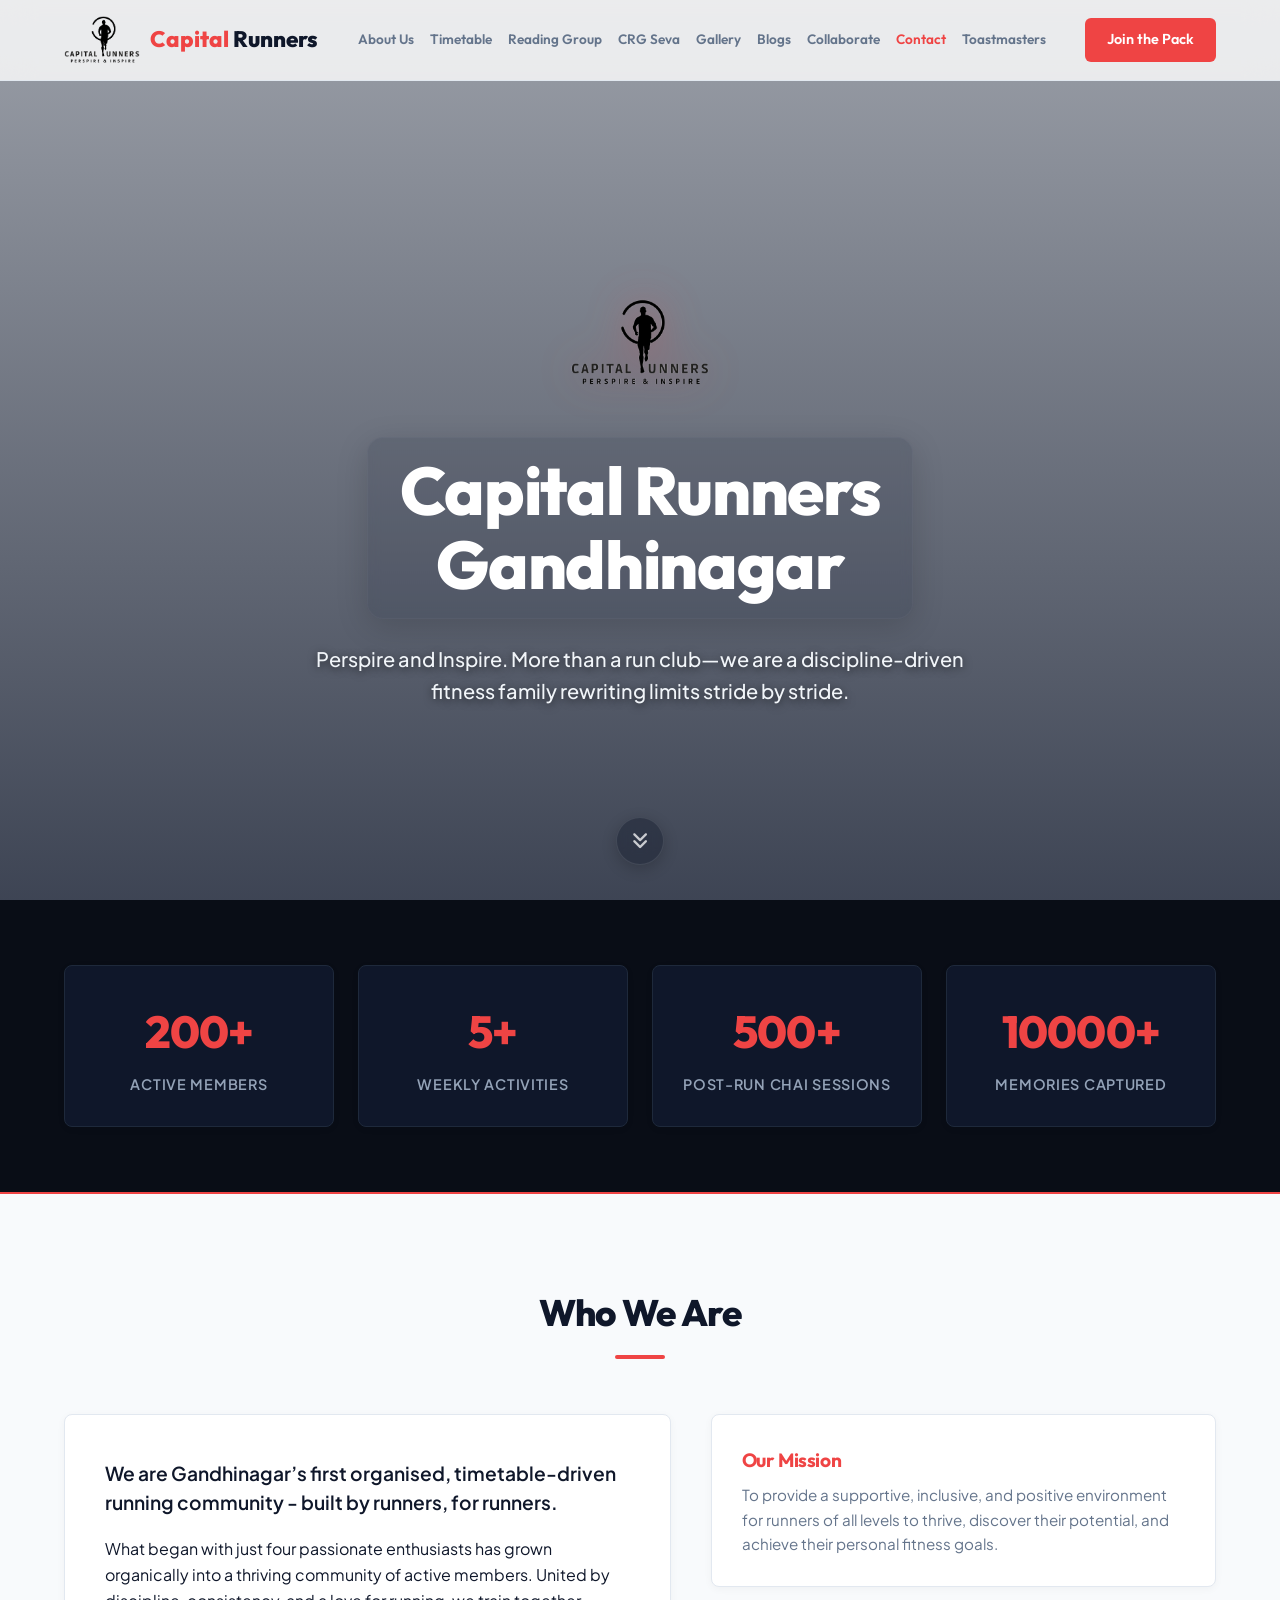
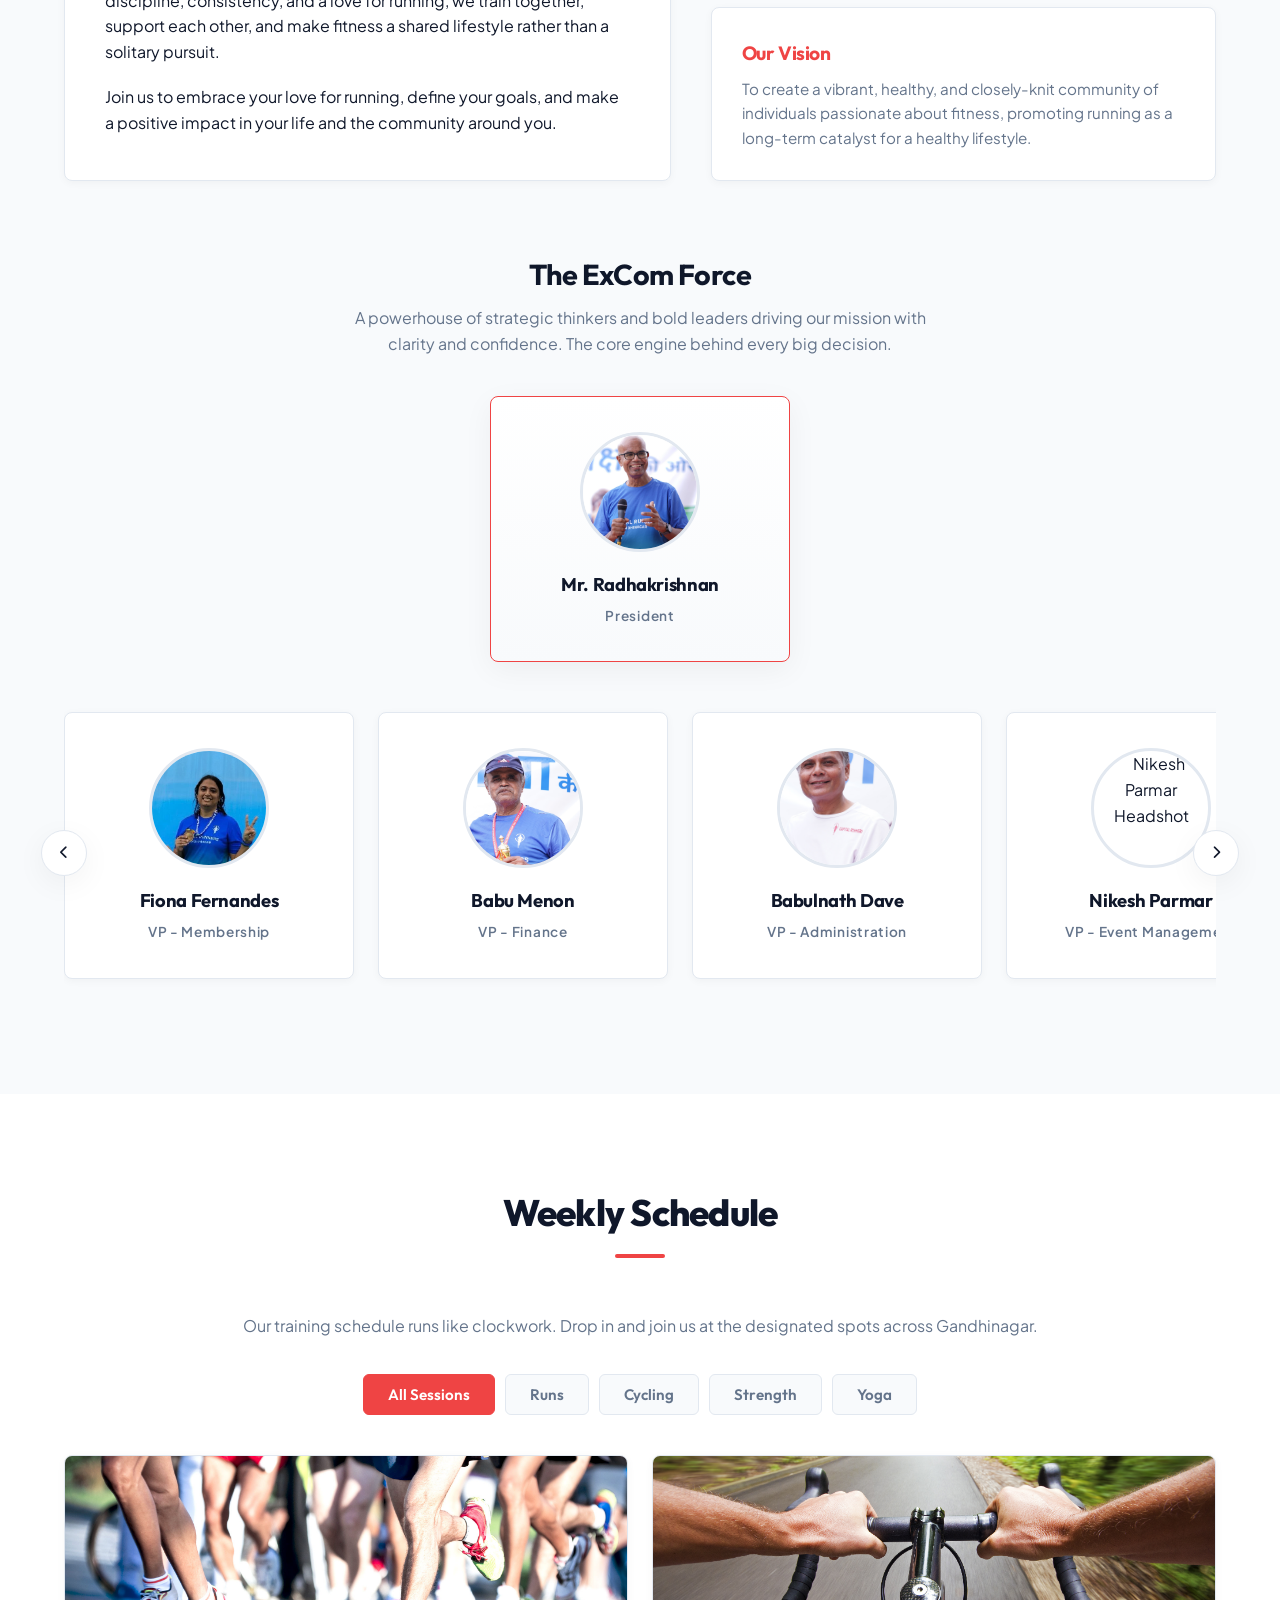
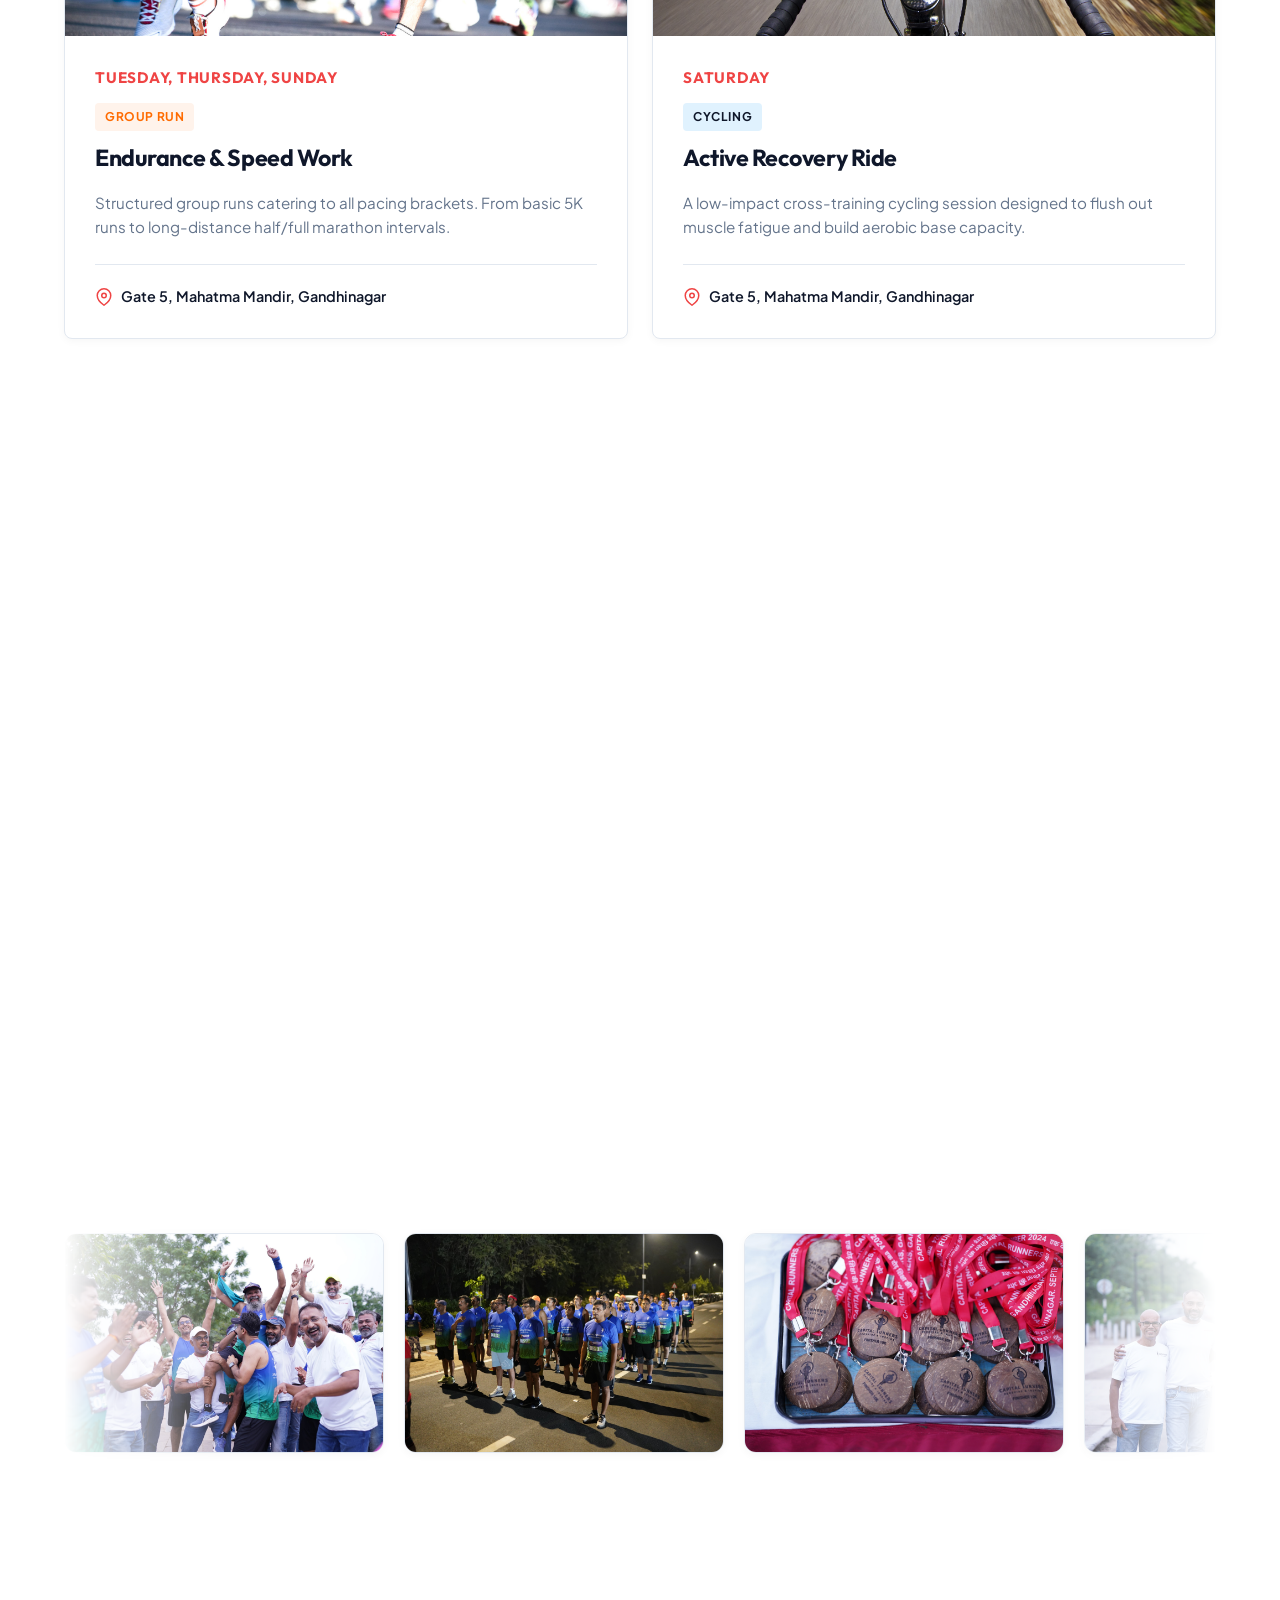
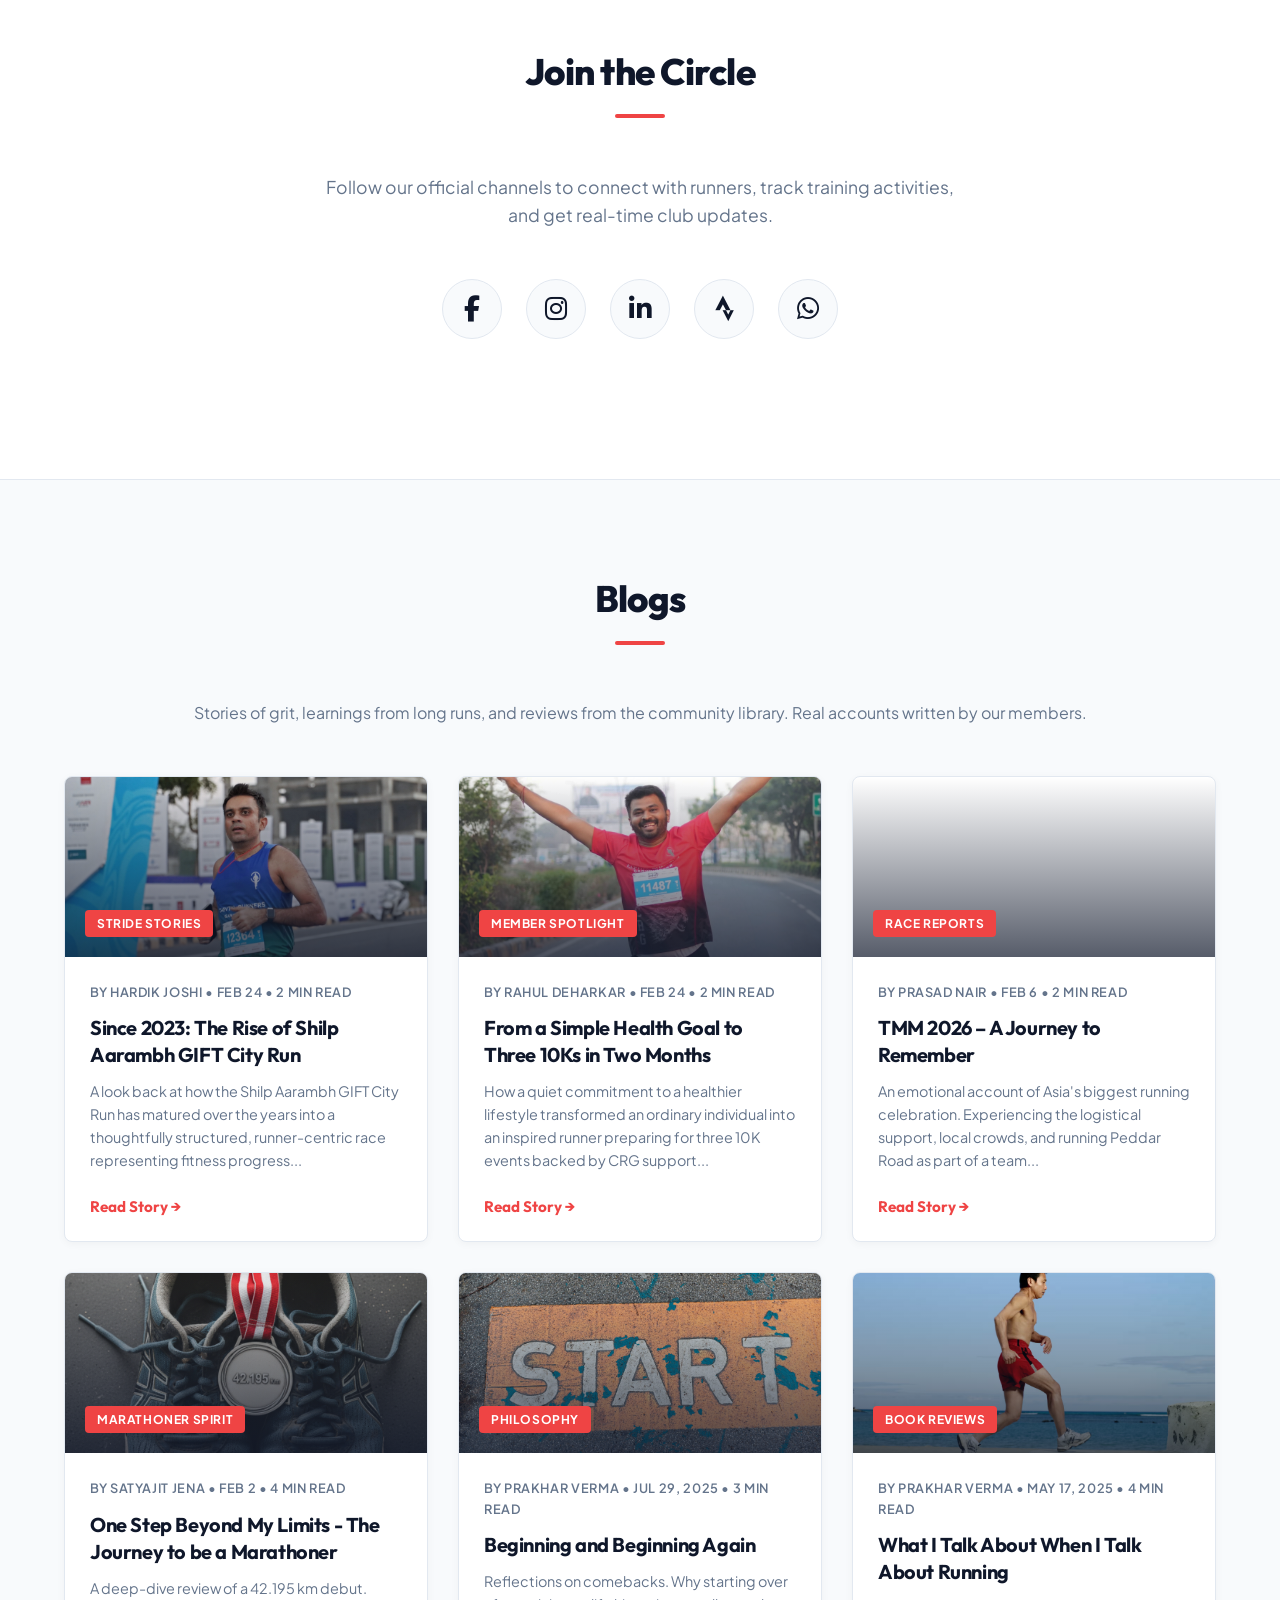
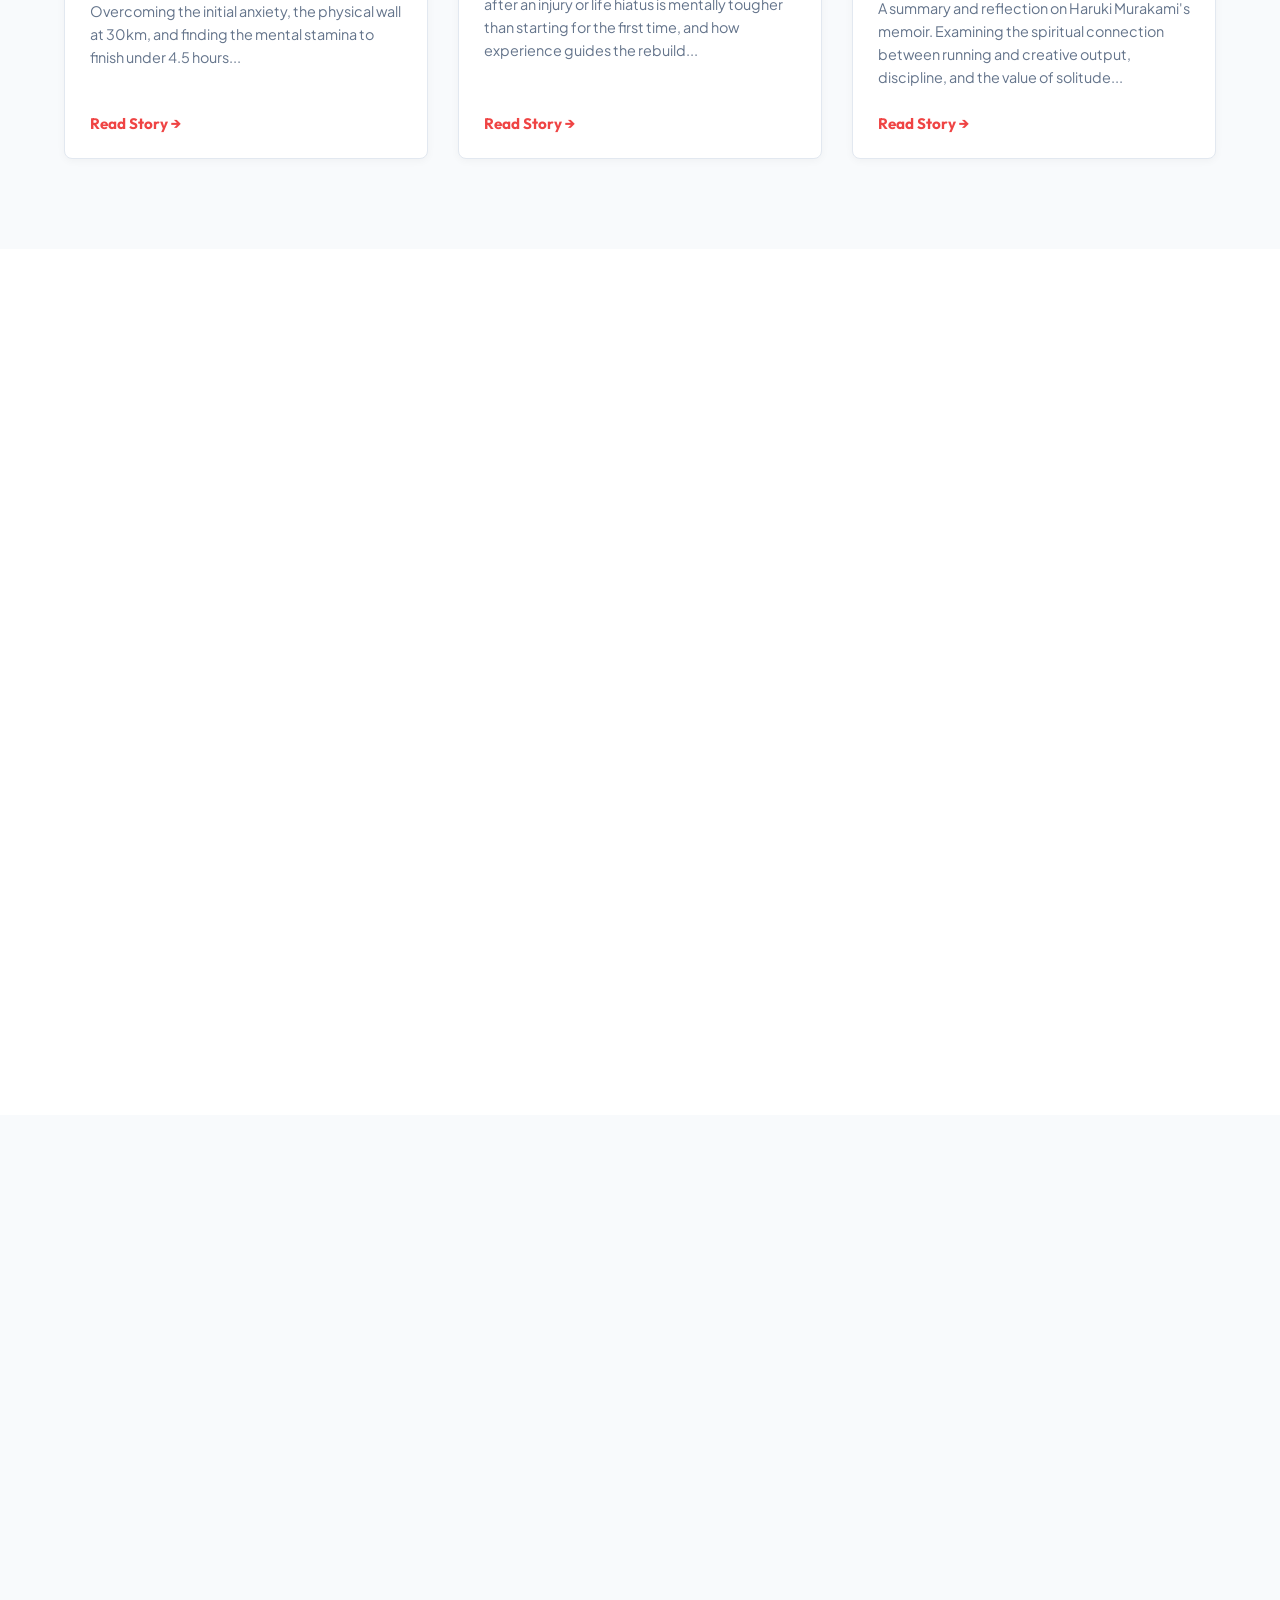
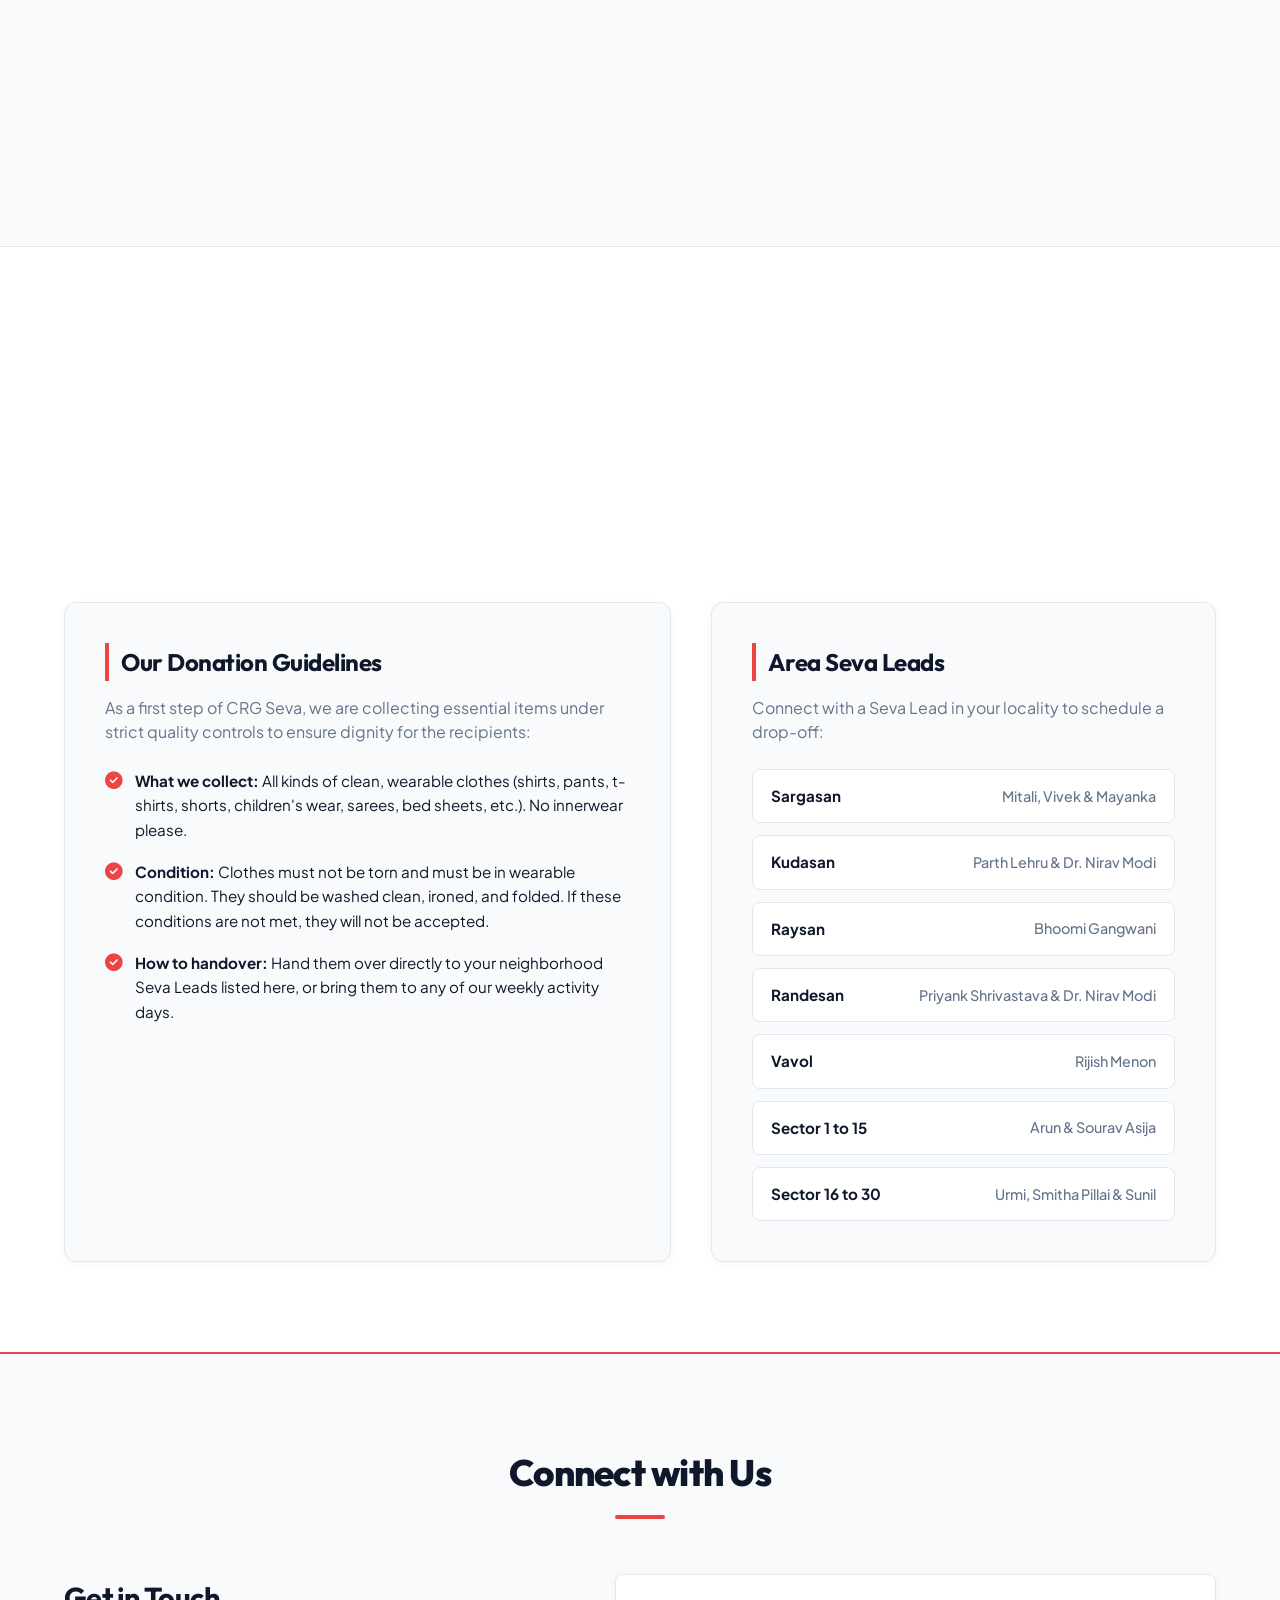
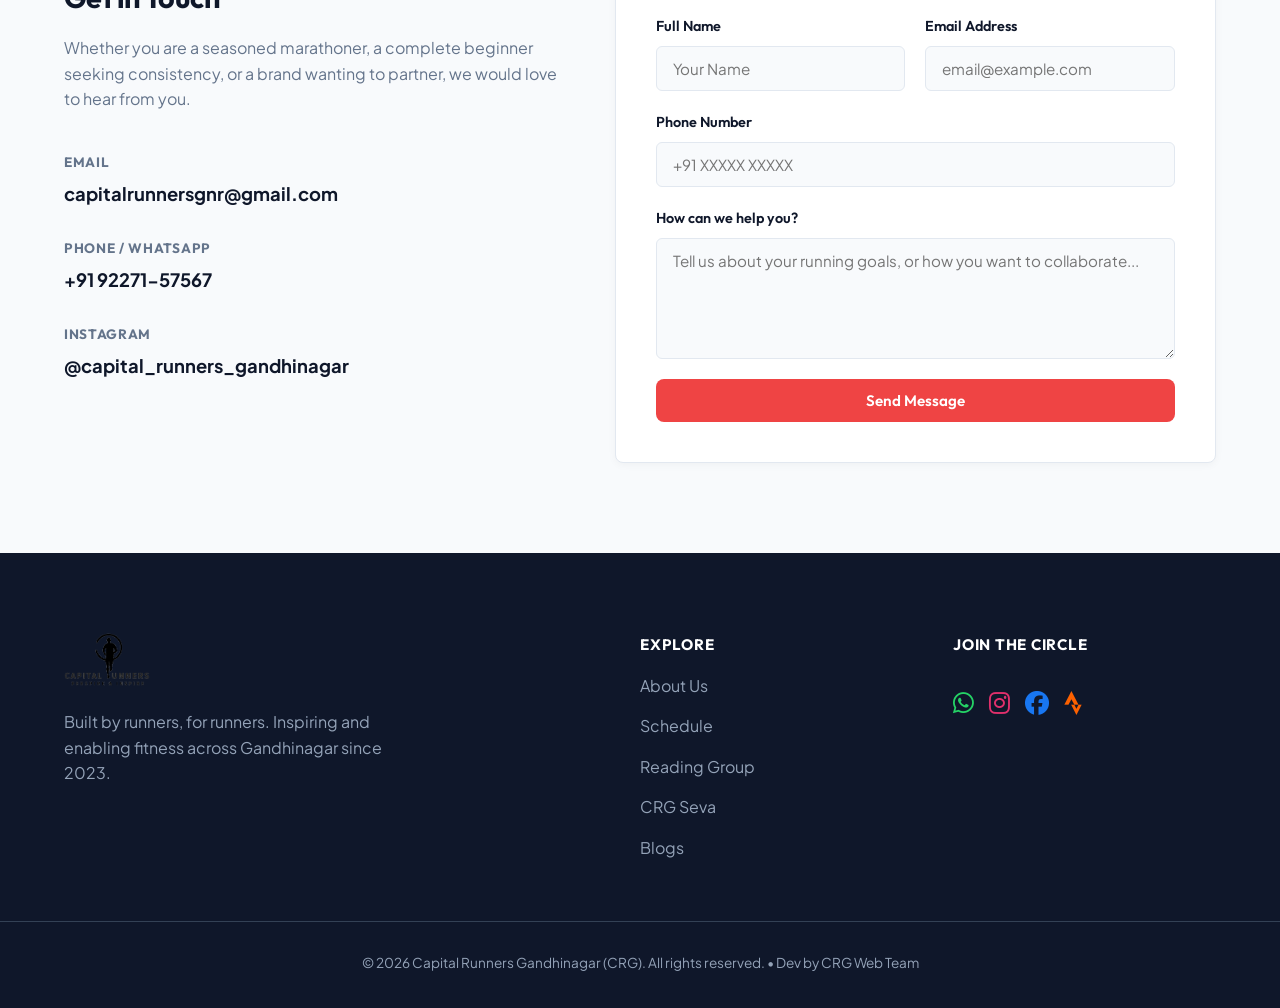
==== index.html @ 8c0e0cbe "Remove background music feature and implement bouncing double chevron scroll button" ====
<!DOCTYPE html>
<html lang="en">
<head>
    <meta charset="UTF-8">
    <meta name="viewport" content="width=device-width, initial-scale=1.0">
    <meta name="description" content="Join Capital Runners Gandhinagar (CRG) – a vibrant running community promoting fitness through group runs, cycling, strength training, yoga, and fun events all year round in Gandhinagar, Gujarat.">
    <meta name="keywords" content="Running Club, Gandhinagar Runners, GIFT City Run, Marathon Training, Blogs, Capital Runners Gandhinagar, CRG, Gujarat Fitness">
    <title>Capital Runners Gandhinagar | Perspire & Inspire</title>
    
    <!-- Google Fonts -->
    <link rel="preconnect" href="https://fonts.googleapis.com">
    <link rel="preconnect" href="https://fonts.gstatic.com" crossorigin>
    <link href="https://fonts.googleapis.com/css2?family=Outfit:wght@400;500;600;700;800&family=Plus+Jakarta+Sans:wght@300;400;500;600;700&display=swap" rel="stylesheet">
    
    <!-- FontAwesome for Icons -->
    <link rel="stylesheet" href="https://cdnjs.cloudflare.com/ajax/libs/font-awesome/6.4.0/css/all.min.css">
    
    <!-- Favicon -->
    <link rel="icon" type="image/png" href="assets/logo.png">
    
    <!-- Styling -->
    <link rel="stylesheet" href="index.css">
</head>
<body>

    <!-- Blurred Navigation Bar -->
    <nav class="navbar" id="navbar">
        <div class="nav-container">
            <a href="#" class="nav-logo">
                <img src="assets/logo.png" alt="Capital Runners Gandhinagar Logo" class="logo-image">
                <span class="logo-text"><span class="logo-accent">Capital</span> Runners</span>
            </a>
            <div class="nav-links" id="nav-links">
                <a href="#about" class="nav-item">About Us</a>
                <a href="#schedule" class="nav-item">Timetable</a>
                <a href="#reading" class="nav-item">Reading Group</a>
                <a href="#seva" class="nav-item">CRG Seva</a>
                <a href="#gallery" class="nav-item">Gallery</a>
                <a href="#blog" class="nav-item">Blogs</a>
                <a href="#collaborate" class="nav-item">Collaborate</a>
                <a href="#contact" class="nav-item">Contact</a>
                <a href="toastmasters.html" class="nav-item">Toastmasters</a>
            </div>
            <a href="https://wa.me/919227157567?text=Hello%20CRG!%20I%20want%20to%20join%20the%20club." target="_blank" class="btn-join btn-nav-cta">Join the Pack</a>
            <button class="mobile-menu-btn" id="mobile-menu-btn" aria-label="Toggle Navigation Menu">
                <span></span>
                <span></span>
                <span></span>
            </button>
        </div>
    </nav>

    <!-- Mobile Navigation Drawer -->
    <div class="mobile-nav-drawer" id="mobile-nav-drawer">
        <a href="#about" class="mobile-nav-item">About Us</a>
        <a href="#schedule" class="mobile-nav-item">Timetable</a>
        <a href="#reading" class="mobile-nav-item">Reading Group</a>
        <a href="#seva" class="mobile-nav-item">CRG Seva</a>
        <a href="#gallery" class="mobile-nav-item">Gallery</a>
        <a href="#blog" class="mobile-nav-item">Blogs</a>
        <a href="#collaborate" class="mobile-nav-item">Collaborate</a>
        <a href="#contact" class="mobile-nav-item">Contact</a>
        <a href="toastmasters.html" class="mobile-nav-item">Toastmasters</a>
        <a href="https://wa.me/919227157567?text=Hello%20CRG!%20I%20want%20to%20join%20the%20club." target="_blank" class="btn-join mobile-cta">Join the Pack</a>
    </div>

    <!-- Hero Section with Background Video -->
    <header class="hero-section">
        <video class="hero-video-bg" autoplay loop muted playsinline>
            <source src="assets/hero_video.mp4" type="video/mp4">
        </video>
        <div class="hero-overlay"></div>
        <div class="hero-content scroll-reveal">
            <div class="hero-logo-container">
                <img src="assets/logo.png" alt="Capital Runners Logo" class="hero-logo-img">
            </div>
            <h1 class="hero-title">Capital Runners<br>Gandhinagar</h1>
            <p class="hero-subtitle">Perspire and Inspire. More than a run club—we are a discipline-driven fitness family rewriting limits stride by stride.</p>
        </div>
        <a href="#stats" class="scroll-indicator-btn" aria-label="Scroll Down">
            <i class="fa-solid fa-angles-down scroll-chevron"></i>
        </a>
    </header>

    <!-- Stats Dashboard Section -->
    <section id="stats" class="stats-section">
        <div class="container stats-grid">
            <div class="stat-card scroll-reveal">
                <h3 class="stat-number" data-target="200">0</h3>
                <p class="stat-label">Active Members</p>
            </div>
            <div class="stat-card scroll-reveal">
                <h3 class="stat-number" data-target="5">0</h3>
                <p class="stat-label">Weekly Activities</p>
            </div>
            <div class="stat-card scroll-reveal">
                <h3 class="stat-number" data-target="500">0</h3>
                <p class="stat-label">Post-Run Chai Sessions</p>
            </div>
            <div class="stat-card scroll-reveal">
                <h3 class="stat-number" data-target="10000">0</h3>
                <p class="stat-label">Memories Captured</p>
            </div>
        </div>
    </section>

    <!-- About Section -->
    <section class="about-section id-anchor" id="about">
        <div class="container">
            <div class="section-header scroll-reveal">
                <h2 class="section-title">Who We Are</h2>
                <div class="section-underline"></div>
            </div>
            
            <div class="about-grid">
                <div class="about-text-card scroll-reveal">
                    <p class="lead-text">We are Gandhinagar’s first organised, timetable-driven running community - built by runners, for runners.</p>
                    <p>What began with just four passionate enthusiasts has grown organically into a thriving community of active members. United by discipline, consistency, and a love for running, we train together, support each other, and make fitness a shared lifestyle rather than a solitary pursuit.</p>
                    <p>Join us to embrace your love for running, define your goals, and make a positive impact in your life and the community around you.</p>
                </div>
                <div class="vision-mission-cards scroll-reveal">
                    <div class="vm-card">
                        <div class="vm-content">
                            <h3>Our Mission</h3>
                            <p>To provide a supportive, inclusive, and positive environment for runners of all levels to thrive, discover their potential, and achieve their personal fitness goals.</p>
                        </div>
                    </div>
                    <div class="vm-card">
                        <div class="vm-content">
                            <h3>Our Vision</h3>
                            <p>To create a vibrant, healthy, and closely-knit community of individuals passionate about fitness, promoting running as a long-term catalyst for a healthy lifestyle.</p>
                        </div>
                    </div>
                </div>
            </div>

            <!-- ExCom Team Subsection -->
            <div class="team-wrapper">
                <h3 class="subsection-title scroll-reveal">The ExCom Force</h3>
                <p class="subsection-intro scroll-reveal">A powerhouse of strategic thinkers and bold leaders driving our mission with clarity and confidence. The core engine behind every big decision.</p>
                <!-- President Steady Center Showcase -->
                <div class="president-showcase scroll-reveal">
                    <div class="team-card president-card" data-bio="A visionary leader guiding Capital Runners Gandhinagar toward long-term growth and community fitness.">
                        <img src="assets/excom_radhakrishnan.jpg" alt="Mr. Radhakrishnan Headshot" class="member-avatar" loading="lazy">
                        <h4 class="member-name">Mr. Radhakrishnan</h4>
                        <p class="member-role">President</p>
                    </div>
                </div>

                <div class="team-carousel-wrapper scroll-reveal">
                    <button class="carousel-btn prev-btn" id="excom-prev" aria-label="Scroll Left"><i class="fa-solid fa-chevron-left"></i></button>
                    <div class="team-carousel-container" id="excom-carousel">
                        <div class="team-grid flex-layout">
                            <div class="team-card" data-bio="Coordinates member onboarding, welcomes newcomers, and manages group registrations.">
                                <img src="assets/excom_fiona.jpg" alt="Fiona Fernandes Headshot" class="member-avatar" loading="lazy">
                                <h4 class="member-name">Fiona Fernandes</h4>
                                <p class="member-role">VP - Membership</p>
                            </div>
                            <div class="team-card" data-bio="Manages the club's financial planning, budget allocations, and treasury records.">
                                <img src="assets/excom_babu.jpg" alt="Babu Menon Headshot" class="member-avatar" loading="lazy">
                                <h4 class="member-name">Babu Menon</h4>
                                <p class="member-role">VP - Finance</p>
                            </div>
                            <div class="team-card" data-bio="Handles club operations, permissions, administrative filings, and venue coordination.">
                                <img src="assets/excom_babulnath.jpg" alt="Babulnath Dave Headshot" class="member-avatar" loading="lazy">
                                <h4 class="member-name">Babulnath Dave</h4>
                                <p class="member-role">VP - Administration</p>
                            </div>
                            <div class="team-card" data-bio="Orchestrates group training sessions, track days, and annual marathon travel logistics.">
                                <img src="assets/excom_nikesh.jpg" alt="Nikesh Parmar Headshot" class="member-avatar" loading="lazy">
                                <h4 class="member-name">Nikesh Parmar</h4>
                                <p class="member-role">VP - Event Management</p>
                            </div>
                            <div class="team-card" data-bio="Curates social media content, club merchandise, and marketing outreach programs.">
                                <img src="assets/excom_mayanka.jpg" alt="Mayanka Headshot" class="member-avatar" loading="lazy">
                                <h4 class="member-name">Mayanka</h4>
                                <p class="member-role">VP - Marketing</p>
                            </div>
                            <div class="team-card" data-bio="Pioneers new activities, technological tools, and digital solutions for runners.">
                                <img src="assets/excom_sunil.jpg" alt="Sunil Gangwani Headshot" class="member-avatar" loading="lazy">
                                <h4 class="member-name">Sunil Gangwani</h4>
                                <p class="member-role">VP - Innovations</p>
                            </div>
                            <div class="team-card" data-bio="Coordinates water stops, support vehicles, hydration runs, and run-day logistics.">
                                <img src="assets/excom_shyam.jpg" alt="Shyam Ingle Headshot" class="member-avatar" loading="lazy">
                                <h4 class="member-name">Shyam Ingle</h4>
                                <p class="member-role">VP - Logistics</p>
                            </div>
                            <div class="team-card" data-bio="Manages community relations, external partnerships, media releases, and sponsorship opportunities.">
                                <img src="assets/excom_sushil.jpg" alt="Sushil Verma Headshot" class="member-avatar" loading="lazy">
                                <h4 class="member-name">Sushil Verma</h4>
                                <p class="member-role">VP - Public Relations</p>
                            </div>
                        </div>
                    </div>
                    <button class="carousel-btn next-btn" id="excom-next" aria-label="Scroll Right"><i class="fa-solid fa-chevron-right"></i></button>
                </div>
            </div>
        </div>
    </section>

    <!-- Timetable Section -->
    <section class="schedule-section id-anchor" id="schedule">
        <div class="container">
            <div class="section-header scroll-reveal">
                <h2 class="section-title">Weekly Schedule</h2>
                <div class="section-underline"></div>
            </div>
            <p class="schedule-intro scroll-reveal">Our training schedule runs like clockwork. Drop in and join us at the designated spots across Gandhinagar.</p>
            
            <div class="schedule-tabs scroll-reveal">
                <button class="tab-btn active" data-tab="all">All Sessions</button>
                <button class="tab-btn" data-tab="runs">Runs</button>
                <button class="tab-btn" data-tab="cycling">Cycling</button>
                <button class="tab-btn" data-tab="strength">Strength</button>
                <button class="tab-btn" data-tab="yoga">Yoga</button>
            </div>

            <div class="schedule-grid">
                <!-- Group Runs Card -->
                <div class="schedule-card scroll-reveal" data-category="runs">
                    <div class="schedule-card-image" style="background-image: url('assets/runs.jpg');"></div>
                    <div class="schedule-card-body">
                        <div class="schedule-day">Tuesday, Thursday, Sunday</div>
                        <div class="schedule-activity">
                            <span class="activity-badge badge-runs">Group Run</span>
                            <h3>Endurance & Speed Work</h3>
                        </div>
                        <p class="schedule-desc">Structured group runs catering to all pacing brackets. From basic 5K runs to long-distance half/full marathon intervals.</p>
                        <div class="schedule-location">
                            <svg class="loc-icon-svg" viewBox="0 0 24 24" stroke="currentColor" stroke-width="2" fill="none"><path d="M21 10c0 7-9 13-9 13s-9-6-9-13a9 9 0 0 1 18 0z"/><circle cx="12" cy="10" r="3"/></svg>
                            <a href="https://maps.app.goo.gl/J3andrqRMkSweria9" target="_blank" class="loc-link">Gate 5, Mahatma Mandir, Gandhinagar</a>
                        </div>
                    </div>
                </div>

                <!-- Cycling Card -->
                <div class="schedule-card scroll-reveal" data-category="cycling">
                    <div class="schedule-card-image" style="background-image: url('assets/cycling.jpg');"></div>
                    <div class="schedule-card-body">
                        <div class="schedule-day">Saturday</div>
                        <div class="schedule-activity">
                            <span class="activity-badge badge-cycling">Cycling</span>
                            <h3>Active Recovery Ride</h3>
                        </div>
                        <p class="schedule-desc">A low-impact cross-training cycling session designed to flush out muscle fatigue and build aerobic base capacity.</p>
                        <div class="schedule-location">
                            <svg class="loc-icon-svg" viewBox="0 0 24 24" stroke="currentColor" stroke-width="2" fill="none"><path d="M21 10c0 7-9 13-9 13s-9-6-9-13a9 9 0 0 1 18 0z"/><circle cx="12" cy="10" r="3"/></svg>
                            <a href="https://maps.app.goo.gl/J3andrqRMkSweria9" target="_blank" class="loc-link">Gate 5, Mahatma Mandir, Gandhinagar</a>
                        </div>
                    </div>
                </div>

                <!-- Strength Training Card -->
                <div class="schedule-card scroll-reveal" data-category="strength">
                    <div class="schedule-card-image" style="background-image: url('assets/strength.jpg');"></div>
                    <div class="schedule-card-body">
                        <div class="schedule-day">Wednesday, Friday</div>
                        <div class="schedule-activity">
                            <span class="activity-badge badge-strength">Strength</span>
                            <h3>Runner's Conditioning</h3>
                        </div>
                        <p class="schedule-desc">Focused bodyweight training, core stabilization, and leg strength workouts to prevent injuries and improve posture.</p>
                        <div class="schedule-location">
                            <svg class="loc-icon-svg" viewBox="0 0 24 24" stroke="currentColor" stroke-width="2" fill="none"><path d="M21 10c0 7-9 13-9 13s-9-6-9-13a9 9 0 0 1 18 0z"/><circle cx="12" cy="10" r="3"/></svg>
                            <a href="https://maps.app.goo.gl/eaqPZLkbTxqGA7GYA" target="_blank" class="loc-link">Sector 1 Lake, Public Garden, Gandhinagar</a>
                        </div>
                    </div>
                </div>

                <!-- Yoga Card -->
                <div class="schedule-card scroll-reveal" data-category="yoga">
                    <div class="schedule-card-image" style="background-image: url('assets/yoga.jpg');"></div>
                    <div class="schedule-card-body">
                        <div class="schedule-day">Monday</div>
                        <div class="schedule-activity">
                            <span class="activity-badge badge-yoga">Yoga</span>
                            <h3>Flexibility & Breathing</h3>
                        </div>
                        <p class="schedule-desc">Deep stretching routines, joint mobility work, and breathing exercises to align the body and promote recovery.</p>
                        <div class="schedule-location">
                            <svg class="loc-icon-svg" viewBox="0 0 24 24" stroke="currentColor" stroke-width="2" fill="none"><path d="M21 10c0 7-9 13-9 13s-9-6-9-13a9 9 0 0 1 18 0z"/><circle cx="12" cy="10" r="3"/></svg>
                            <a href="https://maps.app.goo.gl/eaqPZLkbTxqGA7GYA" target="_blank" class="loc-link">Sector 1 Lake, Public Garden, Gandhinagar</a>
                        </div>
                    </div>
                </div>
            </div>
        </div>
    </section>

    <!-- Gallery Section -->
    <section class="gallery-section id-anchor" id="gallery">
        <div class="container">
            <div class="section-header scroll-reveal">
                <h2 class="section-title">In Action</h2>
                <div class="section-underline"></div>
            </div>
            <p class="gallery-intro scroll-reveal">This is how we roll. Real photos of our group runs, events, and milestones across GIFT City and Gandhinagar.</p>
            
            <div class="gallery-marquee-container scroll-reveal">
                <div class="gallery-marquee-track">
                    <!-- Set 1 -->
                    <div class="gallery-slide"><img src="assets/gallery_1.jpg" alt="Capital Runners Group Training Run"></div>
                    <div class="gallery-slide"><img src="assets/gallery_2.jpg" alt="Capital Runners in Ahmedabad Marathon"></div>
                    <div class="gallery-slide"><img src="assets/gallery_3.jpg" alt="Capital Runners Weekly Session"></div>
                    <div class="gallery-slide"><img src="assets/gallery_4.jpg" alt="Capital Runners Strength Training"></div>
                    <div class="gallery-slide"><img src="assets/gallery_5.jpg" alt="Capital Runners Finish Line Joy"></div>
                    <div class="gallery-slide"><img src="assets/gallery_6.jpg" alt="Capital Runners Group Photo"></div>
                    <div class="gallery-slide"><img src="assets/gallery_7.jpg" alt="Capital Runners Active recovery"></div>
                    <div class="gallery-slide"><img src="assets/gallery_8.jpg" alt="Capital Runners Speed Work"></div>
                    <div class="gallery-slide"><img src="assets/gallery_9.jpg" alt="Capital Runners Hydration Stop"></div>
                    <!-- Set 2 (Duplicated for seamless loop) -->
                    <div class="gallery-slide"><img src="assets/gallery_1.jpg" alt="Capital Runners Group Training Run"></div>
                    <div class="gallery-slide"><img src="assets/gallery_2.jpg" alt="Capital Runners in Ahmedabad Marathon"></div>
                    <div class="gallery-slide"><img src="assets/gallery_3.jpg" alt="Capital Runners Weekly Session"></div>
                    <div class="gallery-slide"><img src="assets/gallery_4.jpg" alt="Capital Runners Strength Training"></div>
                    <div class="gallery-slide"><img src="assets/gallery_5.jpg" alt="Capital Runners Finish Line Joy"></div>
                    <div class="gallery-slide"><img src="assets/gallery_6.jpg" alt="Capital Runners Group Photo"></div>
                    <div class="gallery-slide"><img src="assets/gallery_7.jpg" alt="Capital Runners Active recovery"></div>
                    <div class="gallery-slide"><img src="assets/gallery_8.jpg" alt="Capital Runners Speed Work"></div>
                    <div class="gallery-slide"><img src="assets/gallery_9.jpg" alt="Capital Runners Hydration Stop"></div>
                </div>
            </div>
        </div>
    </section>

    <!-- Social Connect Section -->
    <section class="social-section id-anchor" id="social">
        <div class="container">
            <div class="section-header scroll-reveal">
                <h2 class="section-title">Join the Circle</h2>
                <div class="section-underline"></div>
            </div>
            <p class="social-intro scroll-reveal">Follow our official channels to connect with runners, track training activities, and get real-time club updates.</p>
            
            <div class="social-minimal-row scroll-reveal">
                <a href="https://www.facebook.com/profile.php?id=61558699561182" target="_blank" class="social-minimal-icon fb" aria-label="Facebook"><i class="fa-brands fa-facebook-f"></i></a>
                <a href="https://www.instagram.com/capital_runners_gandhinagar/" target="_blank" class="social-minimal-icon ig" aria-label="Instagram"><i class="fa-brands fa-instagram"></i></a>
                <a href="https://www.linkedin.com/in/capital-runners-gandhinagar-5964693b2/" target="_blank" class="social-minimal-icon li" aria-label="LinkedIn"><i class="fa-brands fa-linkedin-in"></i></a>
                <a href="https://www.strava.com/clubs/1188591?oq=ca" target="_blank" class="social-minimal-icon strava" aria-label="Strava"><i class="fa-brands fa-strava"></i></a>
                <a href="https://wa.me/919227157567?text=Hello%20CRG!" target="_blank" class="social-minimal-icon wa" aria-label="WhatsApp"><i class="fa-brands fa-whatsapp"></i></a>
            </div>

        </div>
    </section>

    <!-- Blogs Section -->
    <section class="blog-section id-anchor" id="blog">
        <div class="container">
            <div class="section-header scroll-reveal">
                <h2 class="section-title">Blogs</h2>
                <div class="section-underline"></div>
            </div>
            <p class="blog-intro scroll-reveal">Stories of grit, learnings from long runs, and reviews from the community library. Real accounts written by our members.</p>
            
            <div class="blog-grid">
                <!-- Blog Card 1 -->
                <div class="blog-card scroll-reveal" data-post="shilp">
                    <div class="blog-card-img" style="background-image: url('assets/shilp.jpg');">
                        <span class="blog-category-tag">Stride Stories</span>
                    </div>
                    <div class="blog-info">
                        <div class="blog-meta">By Hardik Joshi • Feb 24 • 2 min read</div>
                        <h3 class="blog-card-title">Since 2023: The Rise of Shilp Aarambh GIFT City Run</h3>
                        <p class="blog-card-excerpt">A look back at how the Shilp Aarambh GIFT City Run has matured over the years into a thoughtfully structured, runner-centric race representing fitness progress...</p>
                        <button class="btn-read-more" data-trigger="shilp">Read Story &rarr;</button>
                    </div>
                </div>

                <!-- Blog Card 2 -->
                <div class="blog-card scroll-reveal" data-post="journey">
                    <div class="blog-card-img" style="background-image: url('assets/journey.jpg');">
                        <span class="blog-category-tag">Member Spotlight</span>
                    </div>
                    <div class="blog-info">
                        <div class="blog-meta">By Rahul Deharkar • Feb 24 • 2 min read</div>
                        <h3 class="blog-card-title">From a Simple Health Goal to Three 10Ks in Two Months</h3>
                        <p class="blog-card-excerpt">How a quiet commitment to a healthier lifestyle transformed an ordinary individual into an inspired runner preparing for three 10K events backed by CRG support...</p>
                        <button class="btn-read-more" data-trigger="journey">Read Story &rarr;</button>
                    </div>
                </div>

                <!-- Blog Card 3 -->
                <div class="blog-card" data-post="tmm">
                    <div class="blog-card-img" style="background-image: url('assets/tmm.jpg');">
                        <span class="blog-category-tag">Race Reports</span>
                    </div>
                    <div class="blog-info">
                        <div class="blog-meta">By Prasad Nair • Feb 6 • 2 min read</div>
                        <h3 class="blog-card-title">TMM 2026 – A Journey to Remember</h3>
                        <p class="blog-card-excerpt">An emotional account of Asia's biggest running celebration. Experiencing the logistical support, local crowds, and running Peddar Road as part of a team...</p>
                        <button class="btn-read-more" data-trigger="tmm">Read Story &rarr;</button>
                    </div>
                </div>

                <!-- Blog Card 4 -->
                <div class="blog-card" data-post="limit">
                    <div class="blog-card-img" style="background-image: url('assets/limit.jpg');">
                        <span class="blog-category-tag">Marathoner Spirit</span>
                    </div>
                    <div class="blog-info">
                        <div class="blog-meta">By Satyajit Jena • Feb 2 • 4 min read</div>
                        <h3 class="blog-card-title">One Step Beyond My Limits - The Journey to be a Marathoner</h3>
                        <p class="blog-card-excerpt">A deep-dive review of a 42.195 km debut. Overcoming the initial anxiety, the physical wall at 30km, and finding the mental stamina to finish under 4.5 hours...</p>
                        <button class="btn-read-more" data-trigger="limit">Read Story &rarr;</button>
                    </div>
                </div>

                <!-- Blog Card 5 -->
                <div class="blog-card" data-post="beginning">
                    <div class="blog-card-img" style="background-image: url('assets/beginning.jpg');">
                        <span class="blog-category-tag">Philosophy</span>
                    </div>
                    <div class="blog-info">
                        <div class="blog-meta">By Prakhar Verma • Jul 29, 2025 • 3 min read</div>
                        <h3 class="blog-card-title">Beginning and Beginning Again</h3>
                        <p class="blog-card-excerpt">Reflections on comebacks. Why starting over after an injury or life hiatus is mentally tougher than starting for the first time, and how experience guides the rebuild...</p>
                        <button class="btn-read-more" data-trigger="beginning">Read Story &rarr;</button>
                    </div>
                </div>

                <!-- Blog Card 6 -->
                <div class="blog-card" data-post="murakami">
                    <div class="blog-card-img" style="background-image: url('assets/murakami.avif');">
                        <span class="blog-category-tag">Book Reviews</span>
                    </div>
                    <div class="blog-info">
                        <div class="blog-meta">By Prakhar Verma • May 17, 2025 • 4 min read</div>
                        <h3 class="blog-card-title">What I Talk About When I Talk About Running</h3>
                        <p class="blog-card-excerpt">A summary and reflection on Haruki Murakami's memoir. Examining the spiritual connection between running and creative output, discipline, and the value of solitude...</p>
                        <button class="btn-read-more" data-trigger="murakami">Read Story &rarr;</button>
                    </div>
                </div>
            </div>
        </div>
    </section>

    <!-- Collaborate Section -->
    <section class="collaborate-section id-anchor" id="collaborate">
        <div class="container">
            <div class="section-header scroll-reveal">
                <h2 class="section-title">Collaborate</h2>
                <div class="section-underline"></div>
            </div>
            
            <div class="collaborate-container">
                <div class="collab-content scroll-reveal">
                    <h3>Empower Runners • Boost Your Brand</h3>
                    <p>Capital Runners Gandhinagar invites forward-thinking fitness, hydration, health, and corporate brands to collaborate with us. Jointly promote a healthy lifestyle, sponsor hydration centers at our major runs, or coordinate custom branding campaigns for our runners group.</p>
                    
                    <div class="sponsorship-grid">
                        <div class="sponsorship-feature">
                            <div>
                                <h4>Co-Branded Training Kits</h4>
                                <p>Get your brand printed on our high-quality weekly training jerseys worn across Mahatma Mandir runs.</p>
                            </div>
                        </div>
                        <div class="sponsorship-feature">
                            <div>
                                <h4>Hydration & Fuel Stations</h4>
                                <p>Sponsor support tables at key marathon training milestones (15K, 20K, 30K simulation runs).</p>
                            </div>
                        </div>
                        <div class="sponsorship-feature">
                            <div>
                                <h4>Running Event Alignments</h4>
                                <p>Connect directly with our 150+ members during major regional runs (Shilp Run, Gift City Runs, etc.).</p>
                            </div>
                        </div>
                    </div>
                </div>

                <div class="collab-box scroll-reveal">
                    <h3>Sponsorship Inquiry</h3>
                    <p>Interested in partnering with Capital Runners? Get in touch for package details.</p>
                    <a href="mailto:capitalrunnersgnr@gmail.com?subject=Brand%20Collaboration%20with%20CRG" class="btn btn-primary btn-full">Email Proposal</a>
                    <a href="tel:9227157567" class="btn btn-secondary btn-full">Call Event Team</a>
                </div>
            </div>
        </div>
    </section>

    <!-- Reading Group Section -->
    <section class="reading-section id-anchor" id="reading">
        <div class="container">
            <div class="section-header scroll-reveal">
                <h2 class="section-title">Pace & Pages Reading Group</h2>
                <div class="section-underline"></div>
            </div>
            <p class="reading-intro scroll-reveal">A unique gathering where intellectual stamina meets physical discipline. Our runners meet every Sunday evening to read, review, and exchange books.</p>
            
            <div class="reading-grid scroll-reveal">
                <div class="reading-card">
                    <div class="reading-card-icon"><i class="fa-solid fa-book-open"></i></div>
                    <h3>Weekly Sunday Meets</h3>
                    <p>Every Sunday evening, we gather at a designated local park or quiet cafe in Gandhinagar. We dedicate time to quiet reading, followed by active discussions on our latest reads.</p>
                </div>
                <div class="reading-card">
                    <div class="reading-card-icon"><i class="fa-solid fa-right-left"></i></div>
                    <h3>Book Exchanges & Reviews</h3>
                    <p>Share your favorite literature across runner biographies, personal development, history, and fiction. Swap books within our community library and get recommendations.</p>
                </div>
                <div class="reading-card">
                    <div class="reading-card-icon"><i class="fa-solid fa-lightbulb"></i></div>
                    <h3>Core Philosophy</h3>
                    <p>"Running and reading are my two greatest pastimes." Inspired by Haruki Murakami's philosophy, we believe training the mind is just as vital as training the body.</p>
                </div>
            </div>
        </div>
    </section>

    <!-- Seva Club Section -->
    <section class="seva-section id-anchor" id="seva">
        <div class="container">
            <div class="section-header scroll-reveal">
                <h2 class="section-title">CRG Seva</h2>
                <div class="section-underline"></div>
            </div>
            <p class="seva-intro scroll-reveal">Running for a cause. We recently launched **CRG Seva**, a community initiative to support the poor and less privileged in and around Gandhinagar through essential donations.</p>
            
            <div class="seva-grid scroll-reveal">
                <div class="seva-info-box">
                    <h3>Our Donation Guidelines</h3>
                    <p>As a first step of CRG Seva, we are collecting essential items under strict quality controls to ensure dignity for the recipients:</p>
                    <ul class="seva-guidelines-list">
                        <li><i class="fa-solid fa-circle-check"></i> <strong>What we collect:</strong> All kinds of clean, wearable clothes (shirts, pants, t-shirts, shorts, children's wear, sarees, bed sheets, etc.). No innerwear please.</li>
                        <li><i class="fa-solid fa-circle-check"></i> <strong>Condition:</strong> Clothes must not be torn and must be in wearable condition. They should be washed clean, ironed, and folded. If these conditions are not met, they will not be accepted.</li>
                        <li><i class="fa-solid fa-circle-check"></i> <strong>How to handover:</strong> Hand them over directly to your neighborhood Seva Leads listed here, or bring them to any of our weekly activity days.</li>
                    </ul>
                </div>

                <div class="seva-leads-box">
                    <h3>Area Seva Leads</h3>
                    <p>Connect with a Seva Lead in your locality to schedule a drop-off:</p>
                    <div class="leads-grid">
                        <div class="lead-item">
                            <strong>Sargasan</strong>
                            <span>Mitali, Vivek & Mayanka</span>
                        </div>
                        <div class="lead-item">
                            <strong>Kudasan</strong>
                            <span>Parth Lehru & Dr. Nirav Modi</span>
                        </div>
                        <div class="lead-item">
                            <strong>Raysan</strong>
                            <span>Bhoomi Gangwani</span>
                        </div>
                        <div class="lead-item">
                            <strong>Randesan</strong>
                            <span>Priyank Shrivastava & Dr. Nirav Modi</span>
                        </div>
                        <div class="lead-item">
                            <strong>Vavol</strong>
                            <span>Rijish Menon</span>
                        </div>
                        <div class="lead-item">
                            <strong>Sector 1 to 15</strong>
                            <span>Arun & Sourav Asija</span>
                        </div>
                        <div class="lead-item">
                            <strong>Sector 16 to 30</strong>
                            <span>Urmi, Smitha Pillai & Sunil</span>
                        </div>
                    </div>
                </div>
            </div>
        </div>
    </section>

    <!-- Contact Section -->
    <section class="contact-section id-anchor" id="contact">
        <div class="container">
            <div class="section-header scroll-reveal">
                <h2 class="section-title">Connect with Us</h2>
                <div class="section-underline"></div>
            </div>

            <div class="contact-grid">
                <div class="contact-info-panel scroll-reveal">
                    <h3>Get in Touch</h3>
                    <p>Whether you are a seasoned marathoner, a complete beginner seeking consistency, or a brand wanting to partner, we would love to hear from you.</p>
                    
                    <div class="info-list">
                        <div class="info-item">
                            <div class="info-text-block">
                                <h4>Email</h4>
                                <a href="mailto:capitalrunnersgnr@gmail.com?subject=Hello%20CRG!">capitalrunnersgnr@gmail.com</a>
                            </div>
                        </div>
                        <div class="info-item">
                            <div class="info-text-block">
                                <h4>Phone / Whatsapp</h4>
                                <a href="https://wa.me/919227157567?text=Hello%20CRG" target="_blank">+91 92271-57567</a>
                            </div>
                        </div>
                        <div class="info-item">
                            <div class="info-text-block">
                                <h4>Instagram</h4>
                                <a href="https://www.instagram.com/capital_runners_gandhinagar/" target="_blank">@capital_runners_gandhinagar</a>
                            </div>
                        </div>
                    </div>
                </div>

                <div class="contact-form-panel scroll-reveal">
                    <form id="contact-form">
                        <div class="form-row">
                            <div class="form-group">
                                <label for="form-name">Full Name</label>
                                <input type="text" id="form-name" placeholder="Your Name" required>
                            </div>
                            <div class="form-group">
                                <label for="form-email">Email Address</label>
                                <input type="email" id="form-email" placeholder="email@example.com" required>
                            </div>
                        </div>
                        <div class="form-group">
                            <label for="form-phone">Phone Number</label>
                            <input type="tel" id="form-phone" placeholder="+91 XXXXX XXXXX">
                        </div>
                        <div class="form-group">
                            <label for="form-message">How can we help you?</label>
                            <textarea id="form-message" rows="5" placeholder="Tell us about your running goals, or how you want to collaborate..." required></textarea>
                        </div>
                        <button type="submit" class="btn btn-primary btn-full">Send Message</button>
                    </form>
                    <div id="form-status" class="form-status hidden"></div>
                </div>
            </div>
        </div>
    </section>

    <!-- Footer -->
    <footer class="footer">
        <div class="container footer-container">
            <div class="footer-brand">
                <a href="#" class="footer-logo">
                    <img src="assets/logo.png" alt="Capital Runners Logo" class="footer-logo-img">
                </a>
                <p>Built by runners, for runners. Inspiring and enabling fitness across Gandhinagar since 2023.</p>
            </div>
            <div class="footer-nav">
                <h4>Explore</h4>
                <a href="#about">About Us</a>
                <a href="#schedule">Schedule</a>
                <a href="#reading">Reading Group</a>
                <a href="#seva">CRG Seva</a>
                <a href="#blog">Blogs</a>
            </div>
            <div class="footer-social">
                <h4>Join the Circle</h4>
                <div class="social-icons-row" style="display: flex; gap: 15px; margin-top: 10px; font-size: 1.5rem;">
                    <a href="https://wa.me/919227157567?text=Hello%20CRG!" target="_blank" class="social-icon-btn" style="color: #25d366;" aria-label="WhatsApp Group"><i class="fa-brands fa-whatsapp"></i></a>
                    <a href="https://www.instagram.com/capital_runners_gandhinagar/" target="_blank" class="social-icon-btn" style="color: #e1306c;" aria-label="Instagram"><i class="fa-brands fa-instagram"></i></a>
                    <a href="https://www.facebook.com/profile.php?id=61558699561182" target="_blank" class="social-icon-btn" style="color: #1877f2;" aria-label="Facebook"><i class="fa-brands fa-facebook"></i></a>
                    <a href="https://www.strava.com/clubs/1188591?oq=ca" target="_blank" class="social-icon-btn" style="color: #fc6100;" aria-label="Strava"><i class="fa-brands fa-strava"></i></a>
                </div>
            </div>
        </div>
        <div class="footer-bottom">
            <p>&copy; 2026 Capital Runners Gandhinagar (CRG). All rights reserved. • Dev by CRG Web Team</p>
        </div>
    </footer>

    <!-- Reading dialog (Modal) for Blogs -->
    <dialog id="blog-dialog">
        <div class="dialog-header">
            <button class="dialog-close-btn" id="blog-dialog-close" aria-label="Close modal">&times;</button>
            <div class="reading-progress-container">
                <div class="reading-progress-bar" id="blog-reading-progress"></div>
            </div>
        </div>
        <div class="dialog-content" id="blog-dialog-body">
            <!-- Full blog content injected here -->
        </div>
    </dialog>

    <!-- ExCom Interactive Biography Modal -->
    <div class="excom-modal" id="excom-modal">
        <div class="excom-modal-content">
            <button class="excom-modal-close" id="excom-modal-close" aria-label="Close modal">&times;</button>
            <div class="excom-modal-body">
                <div class="excom-modal-left">
                    <img src="" alt="" class="excom-modal-img" id="excom-modal-img">
                </div>
                <div class="excom-modal-right">
                    <h3 id="excom-modal-name">Member Name</h3>
                    <p class="excom-modal-role" id="excom-modal-role">President</p>
                    <div class="excom-modal-divider"></div>
                    <p class="excom-modal-bio" id="excom-modal-bio">Bio content...</p>
                </div>
            </div>
        </div>
    </div>

    <script src="index.js"></script>
</body>
</html>
---- index.css ----
/* Design Tokens & Theme Setup - Light & Happy Theme */
:root {
    --bg-light: #f8fafc;
    --bg-white: #ffffff;
    --bg-card: #ffffff;
    --bg-card-hover: #ffffff;
    --border-color: #e2e8f0;
    --border-hover: #ef4444;
    
    --primary: #ef4444; /* Sports Red */
    --primary-hover: #dc2626;
    --primary-glow: rgba(239, 68, 68, 0.15);
    
    --accent-blue: #0f172a; /* Deep Slate Black */
    --accent-green: #10b981; /* Emerald for strength */
    --accent-purple: #8b5cf6; /* Violet for yoga */
    
    --text-main: #0f172a; /* Slate 900 */
    --text-muted: #64748b; /* Slate 500 */
    --text-white: #ffffff;
    
    --font-heading: 'Outfit', sans-serif;
    --font-body: 'Plus Jakarta Sans', sans-serif;
    
    --shadow-sm: 0 2px 8px rgba(0, 0, 0, 0.04);
    --shadow-md: 0 8px 30px rgba(0, 0, 0, 0.05);
    --shadow-lg: 0 16px 40px rgba(0, 0, 0, 0.08);
    
    --transition: all 0.3s cubic-bezier(0.4, 0, 0.2, 1);
}

/* Toastmasters Theme Override */
body.toastmasters-theme {
    --primary: #772432; /* Toastmasters Burgundy */
    --primary-hover: #5c1b26;
    --primary-glow: rgba(119, 36, 50, 0.15);
    --border-hover: #772432;
    
    --accent-blue: #004165; /* Toastmasters True Blue */
    --accent-gold: #f2a900; /* Toastmasters Gold */
}

.toastmasters-theme .gold-text {
    color: var(--accent-gold);
}
.toastmasters-theme .bg-gold {
    background-color: var(--accent-gold);
    color: #0f172a;
}
.toastmasters-theme .btn-gold {
    background-color: var(--accent-gold);
    color: #0f172a;
}
.toastmasters-theme .btn-gold:hover {
    background-color: #e09b00;
    transform: translateY(-1px);
    box-shadow: 0 4px 12px rgba(242, 169, 0, 0.2);
}
.toastmasters-theme .hero-overlay {
    background: linear-gradient(to bottom, rgba(0, 65, 101, 0.6) 0%, rgba(15, 23, 42, 0.9) 100%);
}

/* General Reset */
* {
    margin: 0;
    padding: 0;
    box-sizing: border-box;
    scroll-behavior: smooth;
}

body {
    background-color: var(--bg-light);
    color: var(--text-main);
    font-family: var(--font-body);
    line-height: 1.6;
    overflow-x: hidden;
}

.container {
    width: 90%;
    max-width: 1200px;
    margin: 0 auto;
}

a {
    color: inherit;
    text-decoration: none;
    transition: var(--transition);
}

/* Typography elements */
h1, h2, h3, h4, h5, h6 {
    font-family: var(--font-heading);
    font-weight: 700;
    letter-spacing: -0.02em;
    color: var(--text-main);
}

/* Helper Gradients */
.text-gradient {
    background: linear-gradient(135deg, #ff6b00, #ff8a00);
    -webkit-background-clip: text;
    -webkit-text-fill-color: transparent;
}

/* Buttons */
.btn {
    display: inline-flex;
    align-items: center;
    justify-content: center;
    padding: 12px 28px;
    border-radius: 8px;
    font-family: var(--font-heading);
    font-weight: 600;
    font-size: 0.95rem;
    cursor: pointer;
    transition: var(--transition);
    border: none;
}

.btn-primary {
    background-color: var(--primary);
    color: var(--text-white);
}

.btn-primary:hover {
    background-color: var(--primary-hover);
    transform: translateY(-2px);
    box-shadow: 0 6px 18px var(--primary-glow);
}

.btn-secondary {
    background-color: var(--bg-white);
    color: var(--text-main);
    border: 1px solid var(--border-color);
}

.btn-secondary:hover {
    background-color: var(--bg-light);
    border-color: var(--text-muted);
    transform: translateY(-2px);
}

.btn-full {
    width: 100%;
}

/* Navbar */
.navbar {
    position: fixed;
    top: 0;
    left: 0;
    width: 100%;
    z-index: 1000;
    background: rgba(255, 255, 255, 0.8);
    backdrop-filter: blur(16px);
    -webkit-backdrop-filter: blur(16px);
    border-bottom: 1px solid var(--border-color);
    transition: var(--transition);
}

.navbar.scrolled {
    background: rgba(255, 255, 255, 0.96);
    box-shadow: 0 4px 20px rgba(0, 0, 0, 0.03);
}

.nav-container {
    display: flex;
    align-items: center;
    justify-content: space-between;
    height: 80px;
    width: 90%;
    max-width: 1200px;
    margin: 0 auto;
}

.nav-logo {
    display: flex;
    align-items: center;
    gap: 10px;
}

.logo-image {
    height: 48px;
    width: auto;
    object-fit: contain;
}

.logo-text {
    font-family: var(--font-heading);
    font-weight: 800;
    font-size: 1.4rem;
    color: var(--text-main);
}

.logo-accent {
    color: var(--primary);
}

.nav-links {
    display: flex;
    gap: 16px;
}

.nav-item {
    font-family: var(--font-heading);
    font-weight: 600;
    font-size: 0.85rem;
    color: var(--text-muted);
    position: relative;
    padding: 8px 0;
    white-space: nowrap;
}

.nav-item:hover, .nav-item.active {
    color: var(--primary);
}

.btn-join {
    padding: 10px 22px;
    border-radius: 6px;
    font-family: var(--font-heading);
    font-weight: 600;
    font-size: 0.9rem;
    background-color: var(--primary);
    color: var(--text-white);
}

.btn-join:hover {
    background-color: var(--primary-hover);
    transform: translateY(-1px);
    box-shadow: 0 4px 12px var(--primary-glow);
}

.mobile-menu-btn {
    display: none;
    flex-direction: column;
    justify-content: space-between;
    width: 24px;
    height: 18px;
    background: transparent;
    border: none;
    cursor: pointer;
}

.mobile-menu-btn span {
    width: 100%;
    height: 2px;
    background-color: var(--text-main);
    transition: var(--transition);
}

/* Mobile Nav Drawer */
.mobile-nav-drawer {
    display: none;
    position: fixed;
    top: 80px;
    left: 0;
    width: 100%;
    height: calc(100vh - 80px);
    background: rgba(255, 255, 255, 0.98);
    backdrop-filter: blur(20px);
    z-index: 999;
    flex-direction: column;
    align-items: center;
    padding-top: 40px;
    gap: 25px;
    transform: translateX(100%);
    transition: transform 0.3s ease-in-out;
}

.mobile-nav-drawer.open {
    transform: translateX(0);
}

.mobile-nav-item {
    font-family: var(--font-heading);
    font-size: 1.3rem;
    font-weight: 600;
    color: var(--text-muted);
}

.mobile-nav-item:hover {
    color: var(--primary);
}

.mobile-cta {
    margin-top: 20px;
}

/* Hero Section */
.hero-section {
    position: relative;
    height: 100vh;
    min-height: 600px;
    display: flex;
    align-items: center;
    justify-content: center;
    overflow: hidden;
}

.hero-video-bg {
    position: absolute;
    top: 0;
    left: 0;
    width: 100%;
    height: 100%;
    object-fit: cover;
    z-index: 1;
}

.hero-overlay {
    position: absolute;
    top: 0;
    left: 0;
    width: 100%;
    height: 100%;
    background: linear-gradient(to bottom, rgba(15, 23, 42, 0.4) 0%, rgba(15, 23, 42, 0.8) 100%);
    z-index: 2;
}

.hero-content {
    position: relative;
    z-index: 3;
    max-width: 800px;
    text-align: center;
    padding: 0 20px;
    margin-top: 80px;
    display: flex;
    flex-direction: column;
    align-items: center;
}

.hero-badge {
    display: inline-block;
    padding: 6px 16px;
    background: rgba(255, 107, 0, 0.15);
    border: 1px solid rgba(255, 107, 0, 0.4);
    border-radius: 4px;
    font-family: var(--font-heading);
    font-weight: 600;
    font-size: 0.85rem;
    text-transform: uppercase;
    letter-spacing: 0.1em;
    color: #ff9100;
    margin-bottom: 25px;
}

.hero-logo-container {
    margin-bottom: 24px;
    display: flex;
    justify-content: center;
}

.hero-logo-img {
    width: 140px;
    height: 140px;
    object-fit: contain;
    filter: drop-shadow(0 0 20px rgba(239, 68, 68, 0.4));
}

@media (max-width: 768px) {
    .hero-logo-img {
        width: 100px;
        height: 100px;
    }
}

.hero-title {
    font-size: 4.2rem;
    font-weight: 800;
    line-height: 1.1;
    margin-bottom: 24px;
    padding: 16px 32px;
    background: rgba(15, 23, 42, 0.12);
    backdrop-filter: blur(6px);
    -webkit-backdrop-filter: blur(6px);
    border: 1px solid rgba(255, 255, 255, 0.03);
    border-radius: 16px;
    display: inline-block;
    max-width: 100%;
    box-sizing: border-box;
    box-shadow: 0 8px 32px rgba(0, 0, 0, 0.15);
    color: var(--text-white);
}

.hero-subtitle {
    font-size: 1.25rem;
    color: #f1f5f9;
    max-width: 650px;
    margin: 0 auto;
    font-weight: 500;
    line-height: 1.6;
    text-shadow: 0 2px 8px rgba(0, 0, 0, 0.6);
}

.hero-ctas {
    display: flex;
    gap: 15px;
    justify-content: center;
}

.hero-ctas .btn-secondary {
    background-color: rgba(255, 255, 255, 0.1);
    color: var(--text-white);
    border-color: rgba(255, 255, 255, 0.2);
}

.hero-ctas .btn-secondary:hover {
    background-color: rgba(255, 255, 255, 0.2);
    border-color: rgba(255, 255, 255, 0.4);
}

.scroll-indicator-btn {
    position: absolute;
    bottom: 35px;
    left: 50%;
    transform: translateX(-50%);
    z-index: 3;
    width: 48px;
    height: 48px;
    background: rgba(15, 23, 42, 0.4);
    backdrop-filter: blur(8px);
    -webkit-backdrop-filter: blur(8px);
    border: 1px solid rgba(255, 255, 255, 0.1);
    border-radius: 50%;
    display: flex;
    align-items: center;
    justify-content: center;
    color: rgba(255, 255, 255, 0.75);
    text-decoration: none;
    box-shadow: 0 4px 15px rgba(0, 0, 0, 0.2);
    transition: all 0.3s cubic-bezier(0.175, 0.885, 0.32, 1.275);
    cursor: pointer;
}

.scroll-indicator-btn:hover {
    background: rgba(239, 68, 68, 0.15);
    border-color: var(--primary);
    color: var(--primary);
    transform: translateX(-50%) translateY(4px) scale(1.05);
    box-shadow: 0 0 15px rgba(239, 68, 68, 0.4);
}

.scroll-chevron {
    font-size: 1.15rem;
    animation: chevron-bounce 2s infinite;
}

@keyframes chevron-bounce {
    0%, 20%, 50%, 80%, 100% {
        transform: translateY(0);
    }
    40% {
        transform: translateY(-5px);
    }
    60% {
        transform: translateY(-2px);
    }
}

/* Stats Section */
.stats-section {
    background-color: #090d16; /* Deep Matte Black */
    padding: 65px 0;
    border-bottom: 2px solid var(--primary); /* Neon Red line at bottom */
    position: relative;
    z-index: 4;
}

.stats-grid {
    display: grid;
    grid-template-columns: repeat(4, 1fr);
    gap: 24px;
}

.stat-card {
    background: #0f172a; /* Deep Slate Black */
    border: 1px solid #1e293b;
    padding: 30px 20px;
    border-radius: 8px;
    text-align: center;
    box-shadow: var(--shadow-sm);
    transition: var(--transition);
}

.stat-card:hover {
    transform: translateY(-4px);
    border-color: var(--primary);
    box-shadow: var(--shadow-md);
}

.stat-number {
    font-size: 2.8rem;
    font-weight: 800;
    color: var(--primary); /* Neon Red glowing numbers */
    margin-bottom: 5px;
}

.stat-label {
    font-size: 0.9rem;
    font-weight: 600;
    text-transform: uppercase;
    letter-spacing: 0.05em;
    color: #94a3b8; /* Light Slate */
}

/* Section Common Layout */
section {
    padding: 90px 0;
}

.id-anchor {
    scroll-margin-top: 80px;
}

.section-header {
    text-align: center;
    margin-bottom: 55px;
}

.section-title {
    font-size: 2.3rem;
    font-weight: 800;
    margin-bottom: 12px;
    color: var(--text-main);
}

.section-underline {
    width: 50px;
    height: 4px;
    background: var(--primary);
    border-radius: 2px;
    margin: 0 auto;
}

/* About Section */
.about-section {
    background-color: var(--bg-light);
}

.about-grid {
    display: grid;
    grid-template-columns: 1.2fr 1fr;
    gap: 40px;
    margin-bottom: 70px;
}

.about-text-card {
    background: var(--bg-white);
    border: 1px solid var(--border-color);
    border-radius: 8px;
    padding: 40px;
    display: flex;
    flex-direction: column;
    justify-content: center;
    gap: 20px;
    box-shadow: var(--shadow-sm);
}

.lead-text {
    font-size: 1.2rem;
    font-weight: 600;
    color: var(--text-main);
    line-height: 1.5;
}

.vision-mission-cards {
    display: flex;
    flex-direction: column;
    gap: 20px;
}

.vm-card {
    background: var(--bg-white);
    border: 1px solid var(--border-color);
    border-radius: 8px;
    padding: 30px;
    box-shadow: var(--shadow-sm);
    transition: var(--transition);
}

.vm-card:hover {
    border-color: var(--border-hover);
    transform: translateX(4px);
}

.vm-content h3 {
    font-size: 1.2rem;
    margin-bottom: 8px;
    color: var(--primary);
}

.vm-content p {
    font-size: 0.95rem;
    color: var(--text-muted);
}

/* ExCom Section */
.team-wrapper {
    margin-top: 70px;
    text-align: center;
}

.subsection-title {
    font-size: 1.8rem;
    margin-bottom: 8px;
}

.subsection-intro {
    color: var(--text-muted);
    max-width: 600px;
    margin: 0 auto 40px auto;
}

.team-grid {
    display: grid;
    grid-template-columns: repeat(auto-fill, minmax(260px, 1fr));
    gap: 24px;
}

.team-card {
    background: var(--bg-white);
    border: 1px solid var(--border-color);
    border-radius: 8px;
    padding: 35px 20px;
    box-shadow: var(--shadow-sm);
    transition: var(--transition);
    display: flex;
    flex-direction: column;
    align-items: center;
}

.team-card:hover {
    transform: translateY(-6px);
    border-color: var(--border-hover);
    box-shadow: var(--shadow-md);
}

.member-avatar {
    width: 120px;
    height: 120px;
    border-radius: 50%;
    object-fit: cover;
    margin-bottom: 18px;
    border: 3px solid var(--border-color);
    transition: var(--transition);
}

.team-card:hover .member-avatar {
    border-color: var(--primary);
    transform: scale(1.05);
}

.member-name {
    font-size: 1.15rem;
    font-weight: 700;
    color: var(--text-main);
    margin-bottom: 5px;
}

.member-role {
    font-size: 0.85rem;
    color: var(--text-muted);
    font-weight: 600;
    text-transform: none;
    letter-spacing: 0.05em;
}

.team-card {
    position: relative;
    overflow: hidden;
    cursor: pointer;
}

/* ExCom Biography Modal */
.excom-modal {
    position: fixed;
    top: 0;
    left: 0;
    width: 100%;
    height: 100%;
    background: rgba(9, 13, 22, 0.75); /* Translucent dark background */
    backdrop-filter: blur(8px); /* Modern backdrop blur */
    display: flex;
    justify-content: center;
    align-items: center;
    opacity: 0;
    pointer-events: none;
    transition: all 0.4s cubic-bezier(0.16, 1, 0.3, 1);
    z-index: 2000;
}

.excom-modal.active {
    opacity: 1;
    pointer-events: auto;
}

.excom-modal-content {
    background: #0f172a; /* Deep Slate Black modal background */
    border: 2px solid var(--primary); /* Neon Red border glow */
    border-radius: 16px;
    width: 90%;
    max-width: 650px;
    position: relative;
    box-shadow: 0 25px 50px -12px rgba(239, 68, 68, 0.25);
    transform: scale(0.9) translateY(20px);
    transition: all 0.4s cubic-bezier(0.16, 1, 0.3, 1);
    overflow: hidden;
}

.excom-modal.active .excom-modal-content {
    transform: scale(1) translateY(0);
}

.excom-modal-close {
    position: absolute;
    top: 15px;
    right: 20px;
    background: none;
    border: none;
    color: var(--text-white);
    font-size: 2rem;
    cursor: pointer;
    transition: var(--transition);
    z-index: 10;
    line-height: 1;
}

.excom-modal-close:hover {
    color: var(--primary);
    transform: rotate(90deg);
}

.excom-modal-body {
    display: flex;
    gap: 30px;
    padding: 40px;
    align-items: center;
    text-align: left;
}

@media (max-width: 640px) {
    .excom-modal-body {
        flex-direction: column;
        text-align: center;
        padding: 30px 20px;
        gap: 20px;
    }
}

.excom-modal-left {
    flex-shrink: 0;
}

.excom-modal-img {
    width: 180px;
    height: 180px;
    border-radius: 12px; /* Smooth rounded square avatar in popout */
    object-fit: cover;
    border: 4px solid var(--primary);
    box-shadow: 0 10px 20px rgba(0,0,0,0.3);
}

@media (max-width: 640px) {
    .excom-modal-img {
        width: 140px;
        height: 140px;
    }
}

.excom-modal-right {
    flex-grow: 1;
}

.excom-modal-right h3 {
    font-family: var(--font-heading);
    font-size: 1.8rem;
    font-weight: 800;
    color: var(--text-white);
    margin-bottom: 5px;
    margin-top: 0;
}

.excom-modal-role {
    font-size: 1rem;
    font-weight: 600;
    color: var(--primary);
    margin-bottom: 15px;
    letter-spacing: 0.03em;
}

.excom-modal-divider {
    height: 2px;
    width: 50px;
    background: var(--primary);
    margin-bottom: 15px;
}

@media (max-width: 640px) {
    .excom-modal-divider {
        margin: 0 auto 15px auto;
    }
}

.excom-modal-bio {
    font-size: 1rem;
    line-height: 1.6;
    color: #cbd5e1; /* Smooth grey-blue for text readability */
}

/* Schedule Section */
.schedule-section {
    background-color: var(--bg-white);
}

.schedule-intro {
    text-align: center;
    color: var(--text-muted);
    margin-bottom: 35px;
}

.schedule-tabs {
    display: flex;
    justify-content: center;
    flex-wrap: wrap;
    gap: 10px;
    margin-bottom: 40px;
}

.tab-btn {
    background: var(--bg-light);
    border: 1px solid var(--border-color);
    color: var(--text-muted);
    padding: 10px 24px;
    border-radius: 6px;
    font-family: var(--font-heading);
    font-weight: 600;
    font-size: 0.95rem;
    cursor: pointer;
    transition: var(--transition);
}

.tab-btn:hover {
    color: var(--text-main);
    background: #e2e8f0;
}

.tab-btn.active {
    background: var(--primary);
    color: var(--text-white);
    border-color: var(--primary);
}

.schedule-grid {
    display: grid;
    grid-template-columns: repeat(2, 1fr);
    gap: 24px;
}

.schedule-card {
    background: var(--bg-white);
    border: 1px solid var(--border-color);
    border-radius: 8px;
    padding: 0;
    box-shadow: var(--shadow-sm);
    transition: var(--transition);
    display: flex;
    flex-direction: column;
    overflow: hidden;
}

.schedule-card:hover {
    border-color: var(--border-hover);
    box-shadow: var(--shadow-md);
    transform: translateY(-4px);
}

.schedule-card-image {
    height: 180px;
    background-size: cover;
    background-position: center;
    width: 100%;
}

.schedule-card-body {
    padding: 30px;
}

.schedule-day {
    font-family: var(--font-heading);
    font-weight: 700;
    font-size: 0.95rem;
    color: var(--primary);
    text-transform: uppercase;
    letter-spacing: 0.05em;
    margin-bottom: 12px;
}

.schedule-activity {
    margin-bottom: 15px;
}

.schedule-activity h3 {
    font-size: 1.45rem;
    color: var(--text-main);
}

.activity-badge {
    display: inline-block;
    padding: 4px 10px;
    border-radius: 4px;
    font-size: 0.75rem;
    font-weight: 700;
    text-transform: uppercase;
    letter-spacing: 0.05em;
    margin-bottom: 8px;
}

.badge-runs { background: #fff3eb; color: #ff6b00; }
.badge-cycling { background: #e0f2fe; color: var(--accent-blue); }
.badge-strength { background: #ecfdf5; color: var(--accent-green); }
.badge-yoga { background: #f5f3ff; color: var(--accent-purple); }

.schedule-desc {
    font-size: 0.95rem;
    color: var(--text-muted);
    margin-bottom: 25px;
}

.schedule-location {
    display: flex;
    align-items: center;
    gap: 8px;
    font-size: 0.9rem;
    border-top: 1px solid var(--border-color);
    padding-top: 20px;
    color: var(--text-muted);
}

.loc-icon-svg {
    width: 18px;
    height: 18px;
    color: var(--primary);
    flex-shrink: 0;
}

.loc-link {
    color: var(--text-main);
    font-weight: 600;
}

.loc-link:hover {
    color: var(--primary);
    text-decoration: underline;
}

/* Fuel Calculator Section */
.calculator-section {
    background-color: var(--bg-light);
}

.calc-intro {
    text-align: center;
    color: var(--text-muted);
    max-width: 650px;
    margin: 0 auto 45px auto;
}

.calc-container {
    display: grid;
    grid-template-columns: 1fr 1.3fr;
    gap: 40px;
    background: var(--bg-white);
    border: 1px solid var(--border-color);
    border-radius: 8px;
    padding: 40px;
    box-shadow: var(--shadow-sm);
}

.calc-form {
    display: flex;
    flex-direction: column;
    gap: 25px;
    border-right: 1px solid var(--border-color);
    padding-right: 40px;
}

.input-group {
    display: flex;
    flex-direction: column;
    gap: 8px;
}

.input-group.hidden {
    display: none;
}

.input-group label {
    font-family: var(--font-heading);
    font-weight: 600;
    font-size: 0.95rem;
    color: var(--text-main);
}

.input-group input, .input-group select {
    background: var(--bg-light);
    border: 1px solid var(--border-color);
    border-radius: 6px;
    padding: 12px 16px;
    color: var(--text-main);
    font-family: var(--font-body);
    font-size: 0.95rem;
    outline: none;
    transition: var(--transition);
}

.input-group input:focus, .input-group select:focus {
    border-color: var(--primary);
    background: var(--bg-white);
    box-shadow: 0 0 0 3px rgba(255, 107, 0, 0.1);
}

.input-with-select {
    display: flex;
    gap: 10px;
}

.input-with-select input {
    flex: 1;
}

.input-with-select select {
    width: 80px;
}

.time-inputs {
    display: flex;
    gap: 10px;
}

.time-inputs div {
    display: flex;
    align-items: center;
    gap: 5px;
    flex: 1;
}

.time-inputs input {
    width: 100%;
    text-align: center;
}

.time-label {
    font-size: 0.85rem;
    color: var(--text-muted);
}

.btn-calc-trigger {
    margin-top: 15px;
    border-radius: 6px;
}

/* Calculator Results Panel */
.calc-results {
    display: flex;
    flex-direction: column;
    justify-content: center;
    min-height: 350px;
}

.results-placeholder {
    text-align: center;
    color: var(--text-muted);
    padding: 40px;
    display: flex;
    flex-direction: column;
    align-items: center;
    justify-content: center;
}

.placeholder-icon-svg {
    width: 48px;
    height: 48px;
    color: var(--text-muted);
    margin-bottom: 15px;
    animation: float 4s ease-in-out infinite;
}

.results-content {
    display: flex;
    flex-direction: column;
    gap: 25px;
    animation: fadeIn 0.4s ease;
}

.results-title {
    font-size: 1.7rem;
    color: var(--text-main);
}

.results-summary {
    font-size: 0.95rem;
    color: var(--text-muted);
    border-bottom: 1px solid var(--border-color);
    padding-bottom: 15px;
}

.results-grid {
    display: grid;
    grid-template-columns: repeat(3, 1fr);
    gap: 16px;
}

.result-tile {
    background: var(--bg-light);
    border: 1px solid var(--border-color);
    border-radius: 8px;
    padding: 20px 15px;
    text-align: center;
    transition: var(--transition);
    display: flex;
    flex-direction: column;
    align-items: center;
}

.result-tile:hover {
    border-color: var(--primary);
    background: var(--bg-white);
    box-shadow: var(--shadow-sm);
}

.tile-icon-svg {
    width: 28px;
    height: 28px;
    color: var(--primary);
    margin-bottom: 10px;
}

.result-tile h4 {
    font-size: 0.85rem;
    color: var(--text-muted);
    margin-bottom: 8px;
    text-transform: uppercase;
    letter-spacing: 0.05em;
}

.tile-value {
    font-size: 1.5rem;
    font-weight: 800;
    color: var(--text-main);
    font-family: var(--font-heading);
}

.tile-sub {
    font-size: 0.8rem;
    color: var(--primary);
    margin-top: 5px;
    font-weight: 600;
}

.timeline-wrapper {
    margin-top: 15px;
}

.timeline-wrapper h4 {
    font-size: 1.1rem;
    margin-bottom: 15px;
    color: var(--text-main);
}

.timeline {
    list-style: none;
    position: relative;
    padding-left: 24px;
}

.timeline::before {
    content: '';
    position: absolute;
    top: 5px;
    bottom: 5px;
    left: 7px;
    width: 2px;
    background: var(--border-color);
}

.timeline-item {
    position: relative;
    margin-bottom: 18px;
}

.timeline-item::before {
    content: '';
    position: absolute;
    left: -21px;
    top: 6px;
    width: 8px;
    height: 8px;
    border-radius: 50%;
    background: var(--primary);
}

.timeline-time {
    font-weight: 700;
    color: var(--text-main);
    font-size: 0.9rem;
}

.timeline-detail {
    font-size: 0.85rem;
    color: var(--text-muted);
}

/* Gallery Section */
.gallery-section {
    background-color: var(--bg-white);
}

.gallery-intro {
    text-align: center;
    color: var(--text-muted);
    margin-bottom: 40px;
}

.gallery-grid {
    columns: 3 300px;
    column-gap: 20px;
}

.gallery-item {
    background-color: var(--bg-light);
    margin-bottom: 20px;
    break-inside: avoid;
    border-radius: 8px;
    overflow: hidden;
    border: 1px solid var(--border-color);
    box-shadow: var(--shadow-sm);
    transition: var(--transition);
}

.gallery-item:hover {
    transform: translateY(-4px);
    box-shadow: var(--shadow-md);
    border-color: var(--primary);
}

.gallery-item img {
    width: 100%;
    height: auto;
    display: block;
    object-fit: cover;
}

/* Blog Cards Section */
.blog-section {
    background-color: var(--bg-light);
}

.blog-intro {
    text-align: center;
    color: var(--text-muted);
    margin-bottom: 50px;
}

.blog-grid {
    display: grid;
    grid-template-columns: repeat(3, 1fr);
    gap: 30px;
}

.blog-card {
    background: var(--bg-white);
    border: 1px solid var(--border-color);
    border-radius: 8px;
    overflow: hidden;
    display: flex;
    flex-direction: column;
    height: 100%;
    box-shadow: var(--shadow-sm);
    transition: var(--transition);
}

.blog-card:hover {
    transform: translateY(-6px);
    border-color: var(--border-hover);
    box-shadow: var(--shadow-md);
}

.blog-card-img {
    height: 180px;
    display: flex;
    align-items: flex-end;
    padding: 20px;
    background-size: cover;
    background-position: center;
    position: relative;
}

.blog-card-img::after {
    content: '';
    position: absolute;
    top: 0;
    left: 0;
    width: 100%;
    height: 100%;
    background: linear-gradient(to top, rgba(15, 23, 42, 0.7) 0%, transparent 100%);
}

.blog-category-tag {
    position: relative;
    z-index: 2;
    background: var(--primary);
    color: var(--text-white);
    padding: 4px 12px;
    border-radius: 4px;
    font-size: 0.75rem;
    font-weight: 700;
    text-transform: uppercase;
    letter-spacing: 0.05em;
}

.blog-info {
    padding: 25px;
    display: flex;
    flex-direction: column;
    flex-grow: 1;
}

.blog-meta {
    font-size: 0.8rem;
    color: var(--text-muted);
    margin-bottom: 12px;
    font-weight: 600;
    text-transform: uppercase;
    letter-spacing: 0.05em;
}

.blog-card-title {
    font-size: 1.25rem;
    color: var(--text-main);
    margin-bottom: 12px;
    line-height: 1.35;
}

.blog-card-excerpt {
    font-size: 0.9rem;
    color: var(--text-muted);
    margin-bottom: 25px;
    flex-grow: 1;
}

.btn-read-more {
    background: none;
    border: none;
    color: var(--primary);
    font-family: var(--font-heading);
    font-weight: 700;
    font-size: 0.95rem;
    cursor: pointer;
    align-self: flex-start;
    display: inline-flex;
    align-items: center;
    transition: var(--transition);
}

.btn-read-more:hover {
    color: var(--primary-hover);
    transform: translateX(4px);
}

/* Collaborate Section */
.collaborate-section {
    background-color: var(--bg-white);
}

.collaborate-container {
    display: grid;
    grid-template-columns: 1.3fr 1fr;
    gap: 50px;
    align-items: center;
}

.collab-content h3 {
    font-size: 1.8rem;
    color: var(--text-main);
    margin-bottom: 15px;
}

.collab-content p {
    color: var(--text-muted);
    margin-bottom: 30px;
}

.sponsorship-grid {
    display: flex;
    flex-direction: column;
    gap: 16px;
}

.sponsorship-feature {
    background: var(--bg-light);
    border: 1px solid var(--border-color);
    border-radius: 8px;
    padding: 20px;
}

.sponsorship-feature h4 {
    font-size: 1.05rem;
    color: var(--text-main);
    margin-bottom: 5px;
}

.sponsorship-feature p {
    font-size: 0.85rem;
    color: var(--text-muted);
    margin-bottom: 0;
}

.collab-box {
    background: var(--bg-light);
    border: 2px dashed var(--border-hover);
    border-radius: 8px;
    padding: 40px;
    text-align: center;
}

.collab-box h3 {
    font-size: 1.5rem;
    color: var(--text-main);
    margin-bottom: 12px;
}

.collab-box p {
    font-size: 0.95rem;
    color: var(--text-muted);
    margin-bottom: 30px;
}

.collab-box .btn {
    margin-bottom: 12px;
}

/* Contact Section */
.contact-section {
    background-color: var(--bg-light);
}

.contact-grid {
    display: grid;
    grid-template-columns: 1fr 1.2fr;
    gap: 50px;
}

.contact-info-panel h3 {
    font-size: 1.8rem;
    color: var(--text-main);
    margin-bottom: 15px;
}

.contact-info-panel p {
    color: var(--text-muted);
    margin-bottom: 40px;
}

.info-list {
    display: flex;
    flex-direction: column;
    gap: 30px;
}

.info-item h4 {
    font-size: 0.85rem;
    color: var(--text-muted);
    margin-bottom: 5px;
    text-transform: uppercase;
    letter-spacing: 0.05em;
}

.info-item a {
    font-size: 1.15rem;
    color: var(--text-main);
    font-weight: 700;
}

.info-item a:hover {
    color: var(--primary);
}

.contact-form-panel {
    background: var(--bg-white);
    border: 1px solid var(--border-color);
    border-radius: 8px;
    padding: 40px;
    box-shadow: var(--shadow-sm);
}

.form-row {
    display: grid;
    grid-template-columns: repeat(2, 1fr);
    gap: 20px;
}

.form-group {
    display: flex;
    flex-direction: column;
    gap: 8px;
    margin-bottom: 20px;
}

.form-group label {
    font-family: var(--font-heading);
    font-weight: 600;
    font-size: 0.9rem;
    color: var(--text-main);
}

.form-group input, .form-group textarea {
    background: var(--bg-light);
    border: 1px solid var(--border-color);
    border-radius: 6px;
    padding: 12px 16px;
    color: var(--text-main);
    font-family: var(--font-body);
    font-size: 0.95rem;
    outline: none;
    transition: var(--transition);
}

.form-group input:focus, .form-group textarea:focus {
    border-color: var(--primary);
    background: var(--bg-white);
    box-shadow: 0 0 0 3px rgba(255, 107, 0, 0.1);
}

.form-status {
    margin-top: 15px;
    padding: 12px;
    border-radius: 6px;
    font-size: 0.9rem;
    text-align: center;
}

.form-status.success {
    background: #ecfdf5;
    color: var(--accent-green);
    border: 1px solid rgba(16, 185, 129, 0.3);
}

.form-status.hidden {
    display: none;
}

/* Footer styling */
.footer {
    background-color: #0f172a; /* Keep footer dark for solid ground contrast */
    color: #f1f2f6;
    padding: 80px 0 35px 0;
}

.footer-container {
    display: grid;
    grid-template-columns: 2fr 1fr 1fr;
    gap: 50px;
    margin-bottom: 60px;
}

.footer-brand {
    display: flex;
    flex-direction: column;
    gap: 15px;
}

.footer-logo-img {
    height: 54px;
    width: auto;
    object-fit: contain;
    align-self: flex-start;
}

.footer-brand p {
    color: #94a3b8;
    max-width: 320px;
}

.footer-nav, .footer-social {
    display: flex;
    flex-direction: column;
    gap: 15px;
}

.footer-nav h4, .footer-social h4 {
    font-size: 0.95rem;
    color: var(--text-white);
    text-transform: uppercase;
    letter-spacing: 0.05em;
}

.footer-nav a, .footer-social a {
    color: #94a3b8;
}

.footer-nav a:hover, .footer-social a:hover {
    color: var(--primary);
}

.footer-bottom {
    border-top: 1px solid #334155;
    padding-top: 30px;
    text-align: center;
    font-size: 0.85rem;
    color: #94a3b8;
}

/* Dialog Modal styling */
dialog {
    position: fixed;
    top: 50%;
    left: 50%;
    transform: translate(-50%, -50%) scale(0.95);
    border: 1px solid var(--border-color);
    background: var(--bg-white);
    border-radius: 8px;
    color: var(--text-main);
    padding: 40px;
    max-width: 800px;
    width: 90%;
    max-height: 85vh;
    overflow-y: auto;
    box-shadow: var(--shadow-lg);
    opacity: 0;
    transition: transform 0.3s cubic-bezier(0.4, 0, 0.2, 1), opacity 0.3s cubic-bezier(0.4, 0, 0.2, 1);
    outline: none;
}

dialog[open] {
    transform: translate(-50%, -50%) scale(1);
    opacity: 1;
}

dialog::backdrop {
    background: rgba(15, 23, 42, 0.65);
    backdrop-filter: blur(8px);
    -webkit-backdrop-filter: blur(8px);
    opacity: 0;
    transition: opacity 0.3s ease-out;
}

dialog[open]::backdrop {
    opacity: 1;
}

.dialog-header {
    position: sticky;
    top: -40px;
    background: rgba(255, 255, 255, 0.01);
    margin: -40px -40px 30px -40px;
    padding: 20px 40px 10px 40px;
    display: flex;
    justify-content: flex-end;
    z-index: 10;
}

.dialog-close-btn {
    background: var(--bg-light);
    border: 1px solid var(--border-color);
    color: var(--text-main);
    font-size: 1.8rem;
    width: 40px;
    height: 40px;
    border-radius: 50%;
    cursor: pointer;
    display: flex;
    align-items: center;
    justify-content: center;
    transition: var(--transition);
}

.dialog-close-btn:hover {
    background: var(--primary);
    border-color: var(--primary);
    color: var(--text-white);
}

.reading-progress-container {
    position: absolute;
    bottom: 0;
    left: 0;
    width: 100%;
    height: 3px;
    background: var(--border-color);
}

.reading-progress-bar {
    height: 100%;
    width: 0%;
    background: var(--primary);
    transition: width 0.1s ease;
}

.dialog-content {
    font-size: 1.05rem;
    line-height: 1.8;
}

.dialog-content h2 {
    font-size: 2rem;
    margin-bottom: 10px;
    color: var(--text-main);
}

.dialog-content .dialog-meta {
    color: var(--primary);
    font-weight: 700;
    font-size: 0.9rem;
    text-transform: uppercase;
    letter-spacing: 0.05em;
    margin-bottom: 25px;
}

.dialog-content p {
    margin-bottom: 20px;
    color: #334155;
}

.dialog-content blockquote {
    border-left: 4px solid var(--primary);
    background: #fff8f5;
    padding: 18px 25px;
    margin: 25px 0;
    font-style: italic;
    color: #475569;
}

/* Animations */
@keyframes scroll-wheel {
    0% { opacity: 1; top: 6px; }
    50% { opacity: 0.3; top: 18px; }
    100% { opacity: 1; top: 6px; }
}

@keyframes float {
    0% { transform: translateY(0px); }
    50% { transform: translateY(-8px); }
    100% { transform: translateY(0px); }
}

@keyframes fadeIn {
    from { opacity: 0; transform: translateY(10px); }
    to { opacity: 1; transform: translateY(0); }
}

/* Responsive Breakpoints */
@media (max-width: 1024px) {
    .about-grid {
        grid-template-columns: 1fr;
    }
    
    .calc-container {
        grid-template-columns: 1fr;
    }
    
    .calc-form {
        border-right: none;
        border-bottom: 1px solid var(--border-color);
        padding-right: 0;
        padding-bottom: 40px;
    }
    
    .blog-grid {
        grid-template-columns: repeat(2, 1fr);
    }
}

@media (max-width: 1024px) {
    .nav-links, .btn-nav-cta {
        display: none;
    }
    
    .mobile-menu-btn {
        display: flex;
    }
    
    .mobile-nav-drawer {
        display: flex;
    }
    
    .hero-title {
        font-size: 2.8rem;
    }
    
    .stats-grid {
        grid-template-columns: repeat(2, 1fr);
    }
    
    .schedule-grid {
        grid-template-columns: 1fr;
    }
    
    .blog-grid {
        grid-template-columns: 1fr;
    }
    
    .collaborate-container {
        grid-template-columns: 1fr;
    }
    
    .contact-grid {
        grid-template-columns: 1fr;
    }
    
    .footer-container {
        grid-template-columns: 1fr;
        gap: 30px;
    }
}

/* Scroll Reveal Animations */
.scroll-reveal {
    opacity: 0;
    transform: translateY(25px);
    transition: opacity 0.8s cubic-bezier(0.16, 1, 0.3, 1), transform 0.8s cubic-bezier(0.16, 1, 0.3, 1);
}
.scroll-reveal.visible {
    opacity: 1;
    transform: translateY(0);
}

/* Instagram Section */
.instagram-section {
    background-color: var(--bg-white);
    padding: 90px 0;
    border-bottom: 1px solid var(--border-color);
}
.instagram-intro {
    text-align: center;
    color: var(--text-muted);
    max-width: 600px;
    margin: 0 auto 40px auto;
    font-size: 1.1rem;
}
.instagram-handle {
    color: var(--primary);
    font-weight: 700;
    text-decoration: none;
}
.instagram-handle:hover {
    text-decoration: underline;
}
.instagram-grid {
    display: grid;
    grid-template-columns: repeat(6, 1fr);
    gap: 16px;
}
@media (max-width: 1024px) {
    .instagram-grid {
        grid-template-columns: repeat(3, 1fr);
    }
}
@media (max-width: 576px) {
    .instagram-grid {
        grid-template-columns: repeat(2, 1fr);
        gap: 10px;
    }
}
.instagram-post {
    position: relative;
    border-radius: 8px;
    overflow: hidden;
    aspect-ratio: 1 / 1;
    display: block;
    box-shadow: var(--shadow-sm);
    transition: var(--transition);
}
.instagram-post img {
    width: 100%;
    height: 100%;
    object-fit: cover;
    transition: var(--transition);
}
.instagram-overlay {
    position: absolute;
    top: 0;
    left: 0;
    width: 100%;
    height: 100%;
    background: rgba(0, 0, 0, 0.6);
    color: var(--text-white);
    display: flex;
    justify-content: center;
    align-items: center;
    gap: 20px;
    opacity: 0;
    transition: var(--transition);
    font-family: var(--font-heading);
    font-weight: 700;
    font-size: 1rem;
}
.instagram-post:hover {
    transform: scale(1.02);
}
.instagram-post:hover img {
    transform: scale(1.05);
}
.instagram-post:hover .instagram-overlay {
    opacity: 1;
}

/* Reading Group Section */
.reading-section {
    background-color: var(--bg-light);
    padding: 90px 0;
    border-bottom: 1px solid var(--border-color);
}
.reading-intro {
    text-align: center;
    color: var(--text-muted);
    max-width: 650px;
    margin: 0 auto 50px auto;
    font-size: 1.1rem;
}
.reading-grid {
    display: grid;
    grid-template-columns: repeat(3, 1fr);
    gap: 30px;
}
@media (max-width: 992px) {
    .reading-grid {
        grid-template-columns: 1fr;
    }
}
.reading-card {
    background: var(--bg-white);
    border: 1px solid var(--border-color);
    border-radius: 12px;
    padding: 35px 25px;
    text-align: center;
    box-shadow: var(--shadow-sm);
    transition: var(--transition);
}
.reading-card:hover {
    transform: translateY(-5px);
    border-color: var(--primary);
    box-shadow: var(--shadow-md);
}
.reading-card-icon {
    font-size: 2.2rem;
    color: var(--primary);
    margin-bottom: 20px;
}
.reading-card h3 {
    font-family: var(--font-heading);
    font-weight: 700;
    font-size: 1.3rem;
    color: var(--text-main);
    margin-bottom: 12px;
}
.reading-card p {
    font-size: 0.95rem;
    color: var(--text-muted);
    line-height: 1.6;
}

/* Seva Club Section */
.seva-section {
    background-color: var(--bg-white);
    padding: 90px 0;
    border-bottom: 2px solid var(--primary);
}
.seva-intro {
    text-align: center;
    color: var(--text-muted);
    max-width: 650px;
    margin: 0 auto 50px auto;
    font-size: 1.1rem;
}
.seva-grid {
    display: grid;
    grid-template-columns: 1.2fr 1fr;
    gap: 40px;
}
@media (max-width: 992px) {
    .seva-grid {
        grid-template-columns: 1fr;
        gap: 30px;
    }
}
.seva-info-box, .seva-leads-box {
    background: var(--bg-light);
    border: 1px solid var(--border-color);
    border-radius: 12px;
    padding: 40px;
    box-shadow: var(--shadow-sm);
}
.seva-info-box h3, .seva-leads-box h3 {
    font-family: var(--font-heading);
    font-weight: 700;
    font-size: 1.5rem;
    color: var(--text-main);
    margin-bottom: 15px;
    border-left: 4px solid var(--primary);
    padding-left: 12px;
}
.seva-info-box p, .seva-leads-box p {
    font-size: 1rem;
    color: var(--text-muted);
    margin-bottom: 25px;
    line-height: 1.5;
}
.seva-guidelines-list {
    list-style: none;
    padding: 0;
    margin: 0;
}
.seva-guidelines-list li {
    position: relative;
    padding-left: 30px;
    margin-bottom: 18px;
    font-size: 0.95rem;
    line-height: 1.6;
    color: var(--text-main);
}
.seva-guidelines-list li i {
    position: absolute;
    left: 0;
    top: 3px;
    color: var(--primary);
    font-size: 1.1rem;
}
.leads-grid {
    display: grid;
    grid-template-columns: 1fr;
    gap: 12px;
}
.lead-item {
    background: var(--bg-white);
    border: 1px solid var(--border-color);
    border-radius: 8px;
    padding: 14px 18px;
    display: flex;
    justify-content: space-between;
    align-items: center;
    transition: var(--transition);
}
.lead-item:hover {
    border-color: var(--primary);
    transform: translateX(4px);
}
.lead-item strong {
    color: var(--text-main);
    font-size: 0.95rem;
}
.lead-item span {
    color: var(--text-muted);
    font-size: 0.9rem;
    font-weight: 500;
}
@media (max-width: 576px) {
    .lead-item {
        flex-direction: column;
        align-items: flex-start;
        gap: 4px;
    }
}

/* Mobile-Friendly Optimization Overrides */
@media (max-width: 768px) {
    .hero-title {
        padding: 12px 20px !important;
        margin-bottom: 16px !important;
    }
    .hero-subtitle {
        padding: 12px 16px !important;
        font-size: 1.05rem !important;
    }
    /* Global Paddings & Layout */
    section {
        padding: 60px 0 !important;
    }
    .section-header {
        margin-bottom: 35px;
    }
    .section-title {
        font-size: 1.85rem;
    }

    /* Hero Typography & CTAs */
    .hero-title {
        font-size: clamp(2.0rem, 8vw, 3.0rem) !important;
        line-height: 1.25;
    }
    .hero-subtitle {
        font-size: clamp(1rem, 4vw, 1.1rem) !important;
        margin-bottom: 30px !important;
    }
    .hero-ctas {
        flex-direction: column;
        width: 100%;
        max-width: 320px;
        margin: 0 auto;
        padding: 0;
        gap: 12px;
    }
    .hero-ctas .btn {
        width: 100%;
        text-align: center;
        padding: 14px 28px;
    }

    /* Schedule Section Tabs */
    .schedule-tabs {
        flex-wrap: wrap;
        gap: 8px;
        justify-content: center;
    }
    .tab-btn {
        padding: 8px 14px;
        font-size: 0.85rem;
    }

    /* ExCom Mobile Refinement */
    .team-grid {
        grid-template-columns: repeat(auto-fill, minmax(200px, 1fr)) !important;
        gap: 16px;
    }
    .team-card {
        padding: 24px 15px !important;
    }
    .member-name {
        font-size: 1.05rem;
    }

    /* Routes Card Refinement */
    .routes-grid {
        gap: 20px;
    }
    .route-info {
        padding: 20px;
    }

    /* Leaderboards Responsive Table */
    .leaderboard-table-container {
        overflow-x: auto;
        -webkit-overflow-scrolling: touch;
        padding: 10px !important;
    }
    .leaderboard-table {
        min-width: 550px;
    }
    .leaderboard-table th, .leaderboard-table td {
        padding: 12px 10px !important;
        font-size: 0.85rem !important;
    }

    /* Blog Cards & Dialogue Modal */
    dialog {
        padding: 20px !important;
        width: 95% !important;
        max-height: 90vh !important;
    }
    .dialog-header {
        top: -20px !important;
        margin: -20px -20px 20px -20px !important;
        padding: 15px 20px 10px 20px !important;
    }
    .dialog-close-btn {
        right: 15px !important;
        top: 15px !important;
    }
    .dialog-content h2 {
        font-size: 1.45rem !important;
        margin-top: 10px !important;
        line-height: 1.3 !important;
    }
    .dialog-article-text {
        font-size: 0.95rem !important;
        line-height: 1.6 !important;
    }
}

@media (max-width: 480px) {
    .logo-text {
        font-size: 1.15rem;
    }
    .logo-image {
        height: 38px;
    }
    .stat-card {
        padding: 20px 10px;
    }
    .stat-number {
        font-size: 1.8rem !important;
    }
    .stat-label {
        font-size: 0.75rem !important;
    }
}

/* Gallery Infinite Horizontal Scroll Marquee */
.gallery-marquee-container {
    width: 100%;
    overflow: hidden;
    position: relative;
    padding: 10px 0;
    mask-image: linear-gradient(to right, transparent, white 15%, white 85%, transparent);
    -webkit-mask-image: linear-gradient(to right, transparent, white 15%, white 85%, transparent);
}

.gallery-marquee-track {
    display: flex;
    width: max-content;
    gap: 20px;
    animation: marquee-scroll 40s linear infinite;
}

.gallery-marquee-track:hover {
    animation-play-state: paused;
}

.gallery-slide {
    width: 320px;
    height: 220px;
    flex-shrink: 0;
    border-radius: 12px;
    overflow: hidden;
    border: 1px solid var(--border-color);
    box-shadow: var(--shadow-sm);
    transition: var(--transition);
}

.gallery-slide:hover {
    transform: scale(1.04) translateY(-3px);
    border-color: var(--primary);
    box-shadow: var(--shadow-md);
}

.gallery-slide img {
    width: 100%;
    height: 100%;
    object-fit: cover;
    display: block;
}

@keyframes marquee-scroll {
    0% {
        transform: translateX(0);
    }
    100% {
        /* Move exactly by width of 9 slides + their gaps: 9 * 320 = 2880, 9 * 20 = 180. Total 3060px */
        transform: translateX(-3060px);
    }
}

/* ExCom Horizontal Scroll Carousel */
.team-carousel-wrapper {
    position: relative;
    width: 100%;
    margin-top: 40px;
}

.team-carousel-container {
    width: 100%;
    overflow-x: auto;
    scroll-behavior: smooth;
    -webkit-overflow-scrolling: touch;
    padding: 10px 0 25px 0;
    position: relative;
}

/* Hide scrollbar */
.team-carousel-container::-webkit-scrollbar {
    display: none;
}
.team-carousel-container {
    -ms-overflow-style: none;
    scrollbar-width: none;
}

.team-grid.flex-layout {
    display: flex;
    flex-wrap: nowrap;
    gap: 24px;
    width: max-content;
}

.team-grid.flex-layout .team-card {
    width: 290px;
    flex-shrink: 0;
}

/* Floating Chevron Buttons */
.carousel-btn {
    position: absolute;
    top: 50%;
    transform: translateY(-50%);
    width: 46px;
    height: 46px;
    border-radius: 50%;
    background: var(--bg-white);
    border: 1px solid var(--border-color);
    box-shadow: var(--shadow-md);
    color: var(--text-main);
    display: flex;
    align-items: center;
    justify-content: center;
    cursor: pointer;
    z-index: 10;
    transition: var(--transition);
}

.carousel-btn:hover {
    background: var(--primary);
    color: var(--text-white);
    border-color: var(--primary);
    box-shadow: 0 4px 12px var(--primary-glow);
}

.carousel-btn.prev-btn {
    left: -23px;
}

.carousel-btn.next-btn {
    right: -23px;
}

@media (max-width: 1024px) {
    .carousel-btn {
        display: none; /* Hide scroll buttons on mobile, allow swipe scrolling */
    }
    .team-carousel-container {
        padding-left: 20px;
        padding-right: 20px;
        margin: 0 -20px;
        width: calc(100% + 40px);
    }
}

/* President Center Showcase */
.president-showcase {
    display: flex;
    justify-content: center;
    margin-bottom: 30px;
    width: 100%;
}

.president-card {
    max-width: 300px;
    width: 100%;
    border-color: var(--primary) !important;
    background: linear-gradient(to bottom, var(--bg-white), var(--bg-light)) !important;
    box-shadow: var(--shadow-md) !important;
}

/* Social Media Connect Section */
.social-section {
    background-color: var(--bg-white);
    padding: 90px 0;
    border-bottom: 1px solid var(--border-color);
}

.social-intro {
    text-align: center;
    color: var(--text-muted);
    max-width: 650px;
    margin: 0 auto 50px auto;
    font-size: 1.1rem;
}

.social-minimal-row {
    display: flex;
    justify-content: center;
    gap: 24px;
    margin-bottom: 50px;
    flex-wrap: wrap;
}

.social-minimal-icon {
    width: 60px;
    height: 60px;
    border-radius: 50%;
    border: 1px solid var(--border-color);
    display: flex;
    align-items: center;
    justify-content: center;
    font-size: 1.6rem;
    color: var(--text-main);
    background: var(--bg-light);
    transition: var(--transition);
}

.social-minimal-icon:hover {
    color: var(--text-white);
    transform: translateY(-4px);
}

.social-minimal-icon.fb:hover {
    background-color: #1877f2;
    border-color: #1877f2;
    box-shadow: 0 8px 20px rgba(24, 119, 242, 0.25);
}

.social-minimal-icon.ig:hover {
    background: linear-gradient(45deg, #f09433 0%, #e6683c 25%, #dc2743 50%, #cc2366 75%, #bc1888 100%);
    border-color: transparent;
    box-shadow: 0 8px 20px rgba(225, 48, 108, 0.25);
}

.social-minimal-icon.li:hover {
    background-color: #0a66c2;
    border-color: #0a66c2;
    box-shadow: 0 8px 20px rgba(10, 102, 194, 0.25);
}

.social-minimal-icon.strava:hover {
    background-color: #fc6100;
    border-color: #fc6100;
    box-shadow: 0 8px 20px rgba(252, 97, 0, 0.25);
}

.social-minimal-icon.wa:hover {
    background-color: #25d366;
    border-color: #25d366;
    box-shadow: 0 8px 20px rgba(37, 211, 102, 0.25);
}

/* Instagram Live Embed */
.instagram-embed-container {
    background: var(--bg-light);
    border: 1px solid var(--border-color);
    border-radius: 16px;
    padding: 40px;
    max-width: 600px;
    margin: 0 auto;
    text-align: center;
}

.instagram-embed-container h3 {
    font-family: var(--font-heading);
    font-size: 1.4rem;
    font-weight: 700;
    color: var(--text-main);
    margin-bottom: 25px;
}

.instagram-embed-wrapper {
    position: relative;
    width: 100%;
    overflow: hidden;
    display: flex;
    justify-content: center;
}

.instagram-embed-iframe {
    width: 100%;
    max-width: 505px;
    min-height: 520px;
    border: 1px solid var(--border-color);
    border-radius: 8px;
    background: white;
}
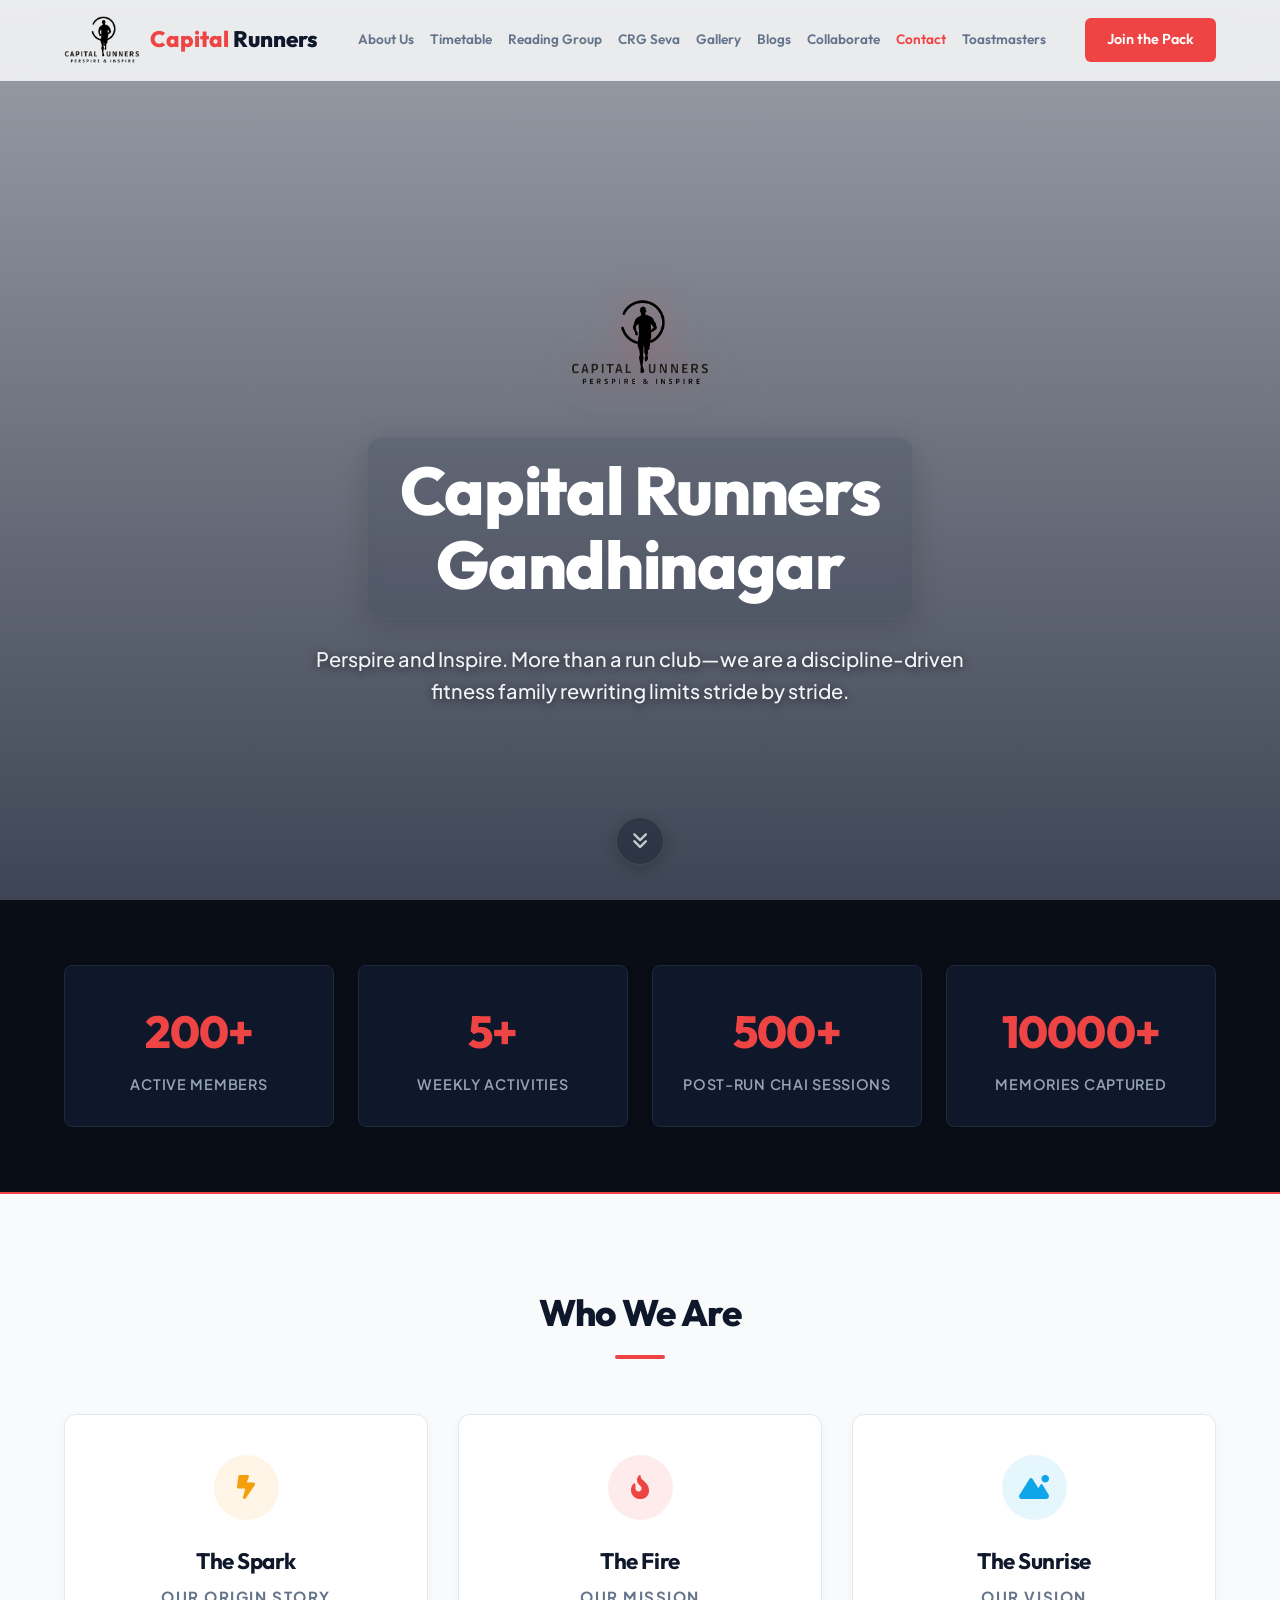
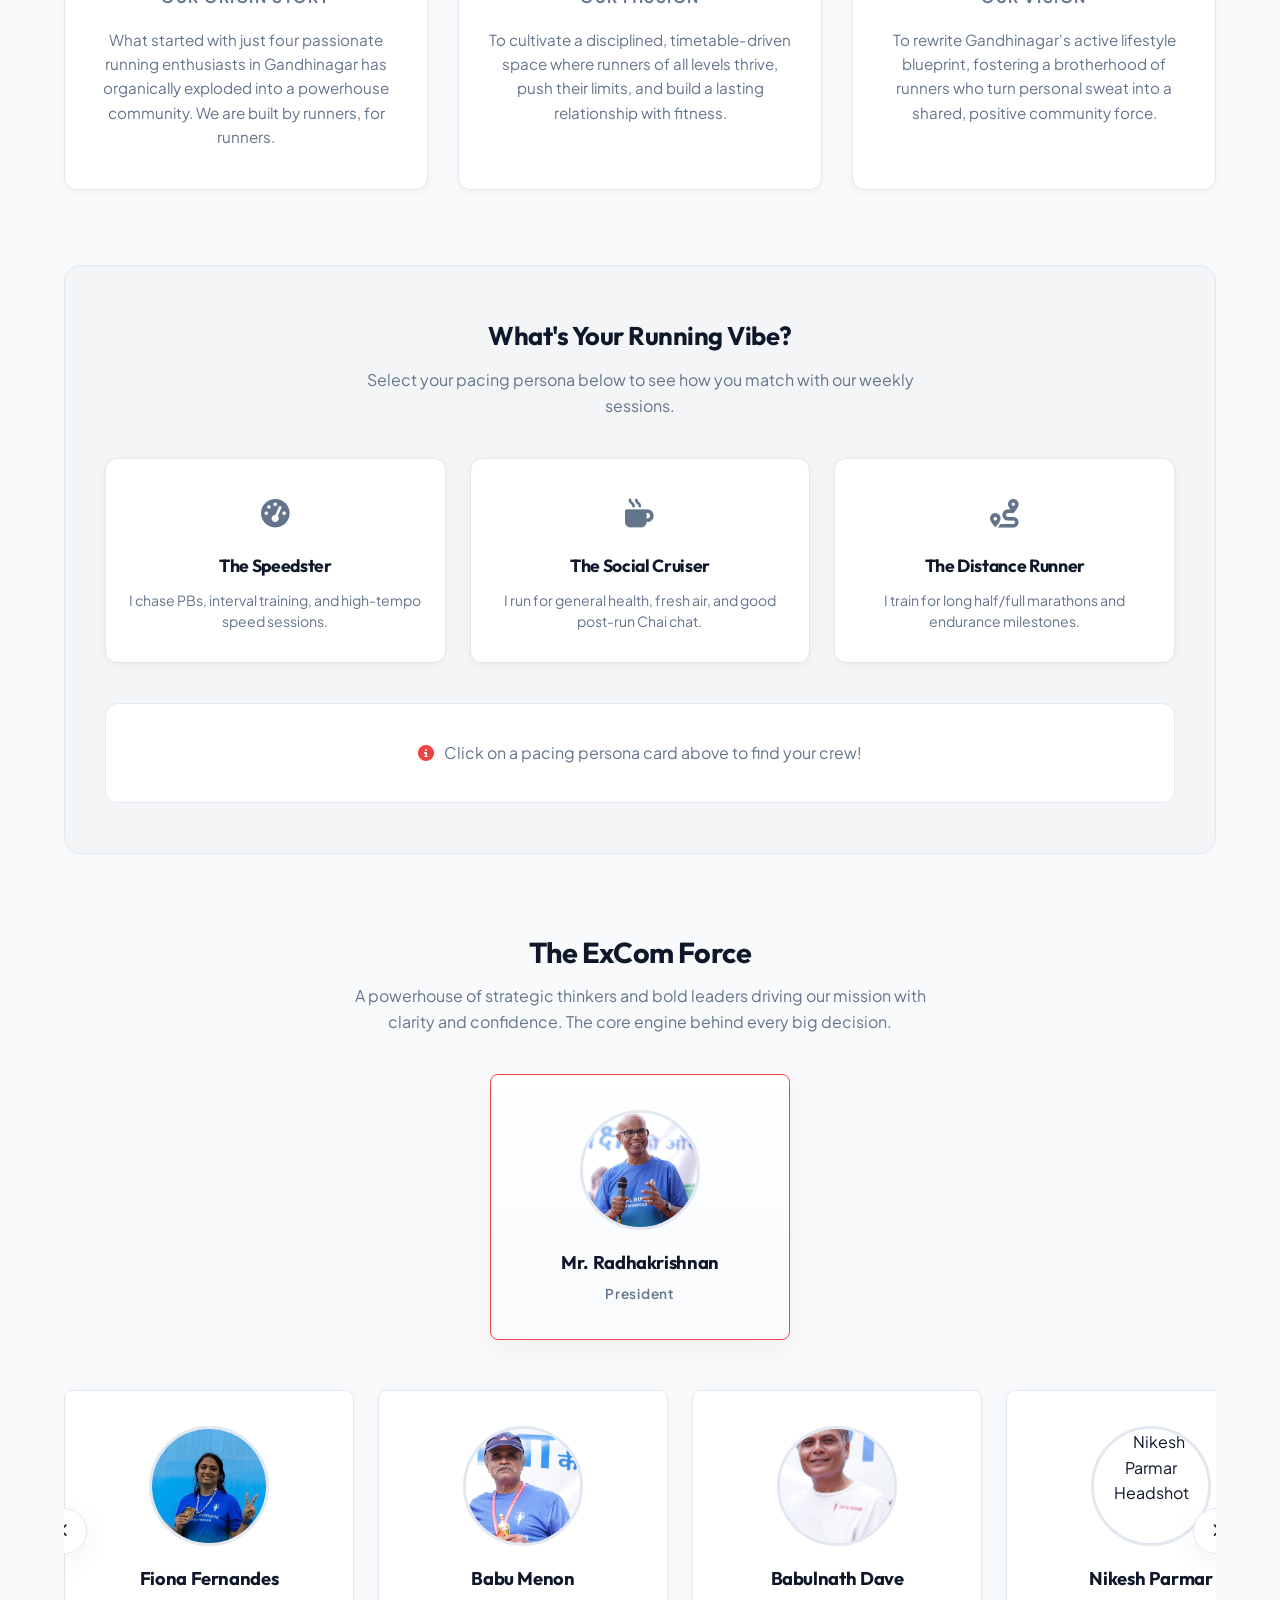
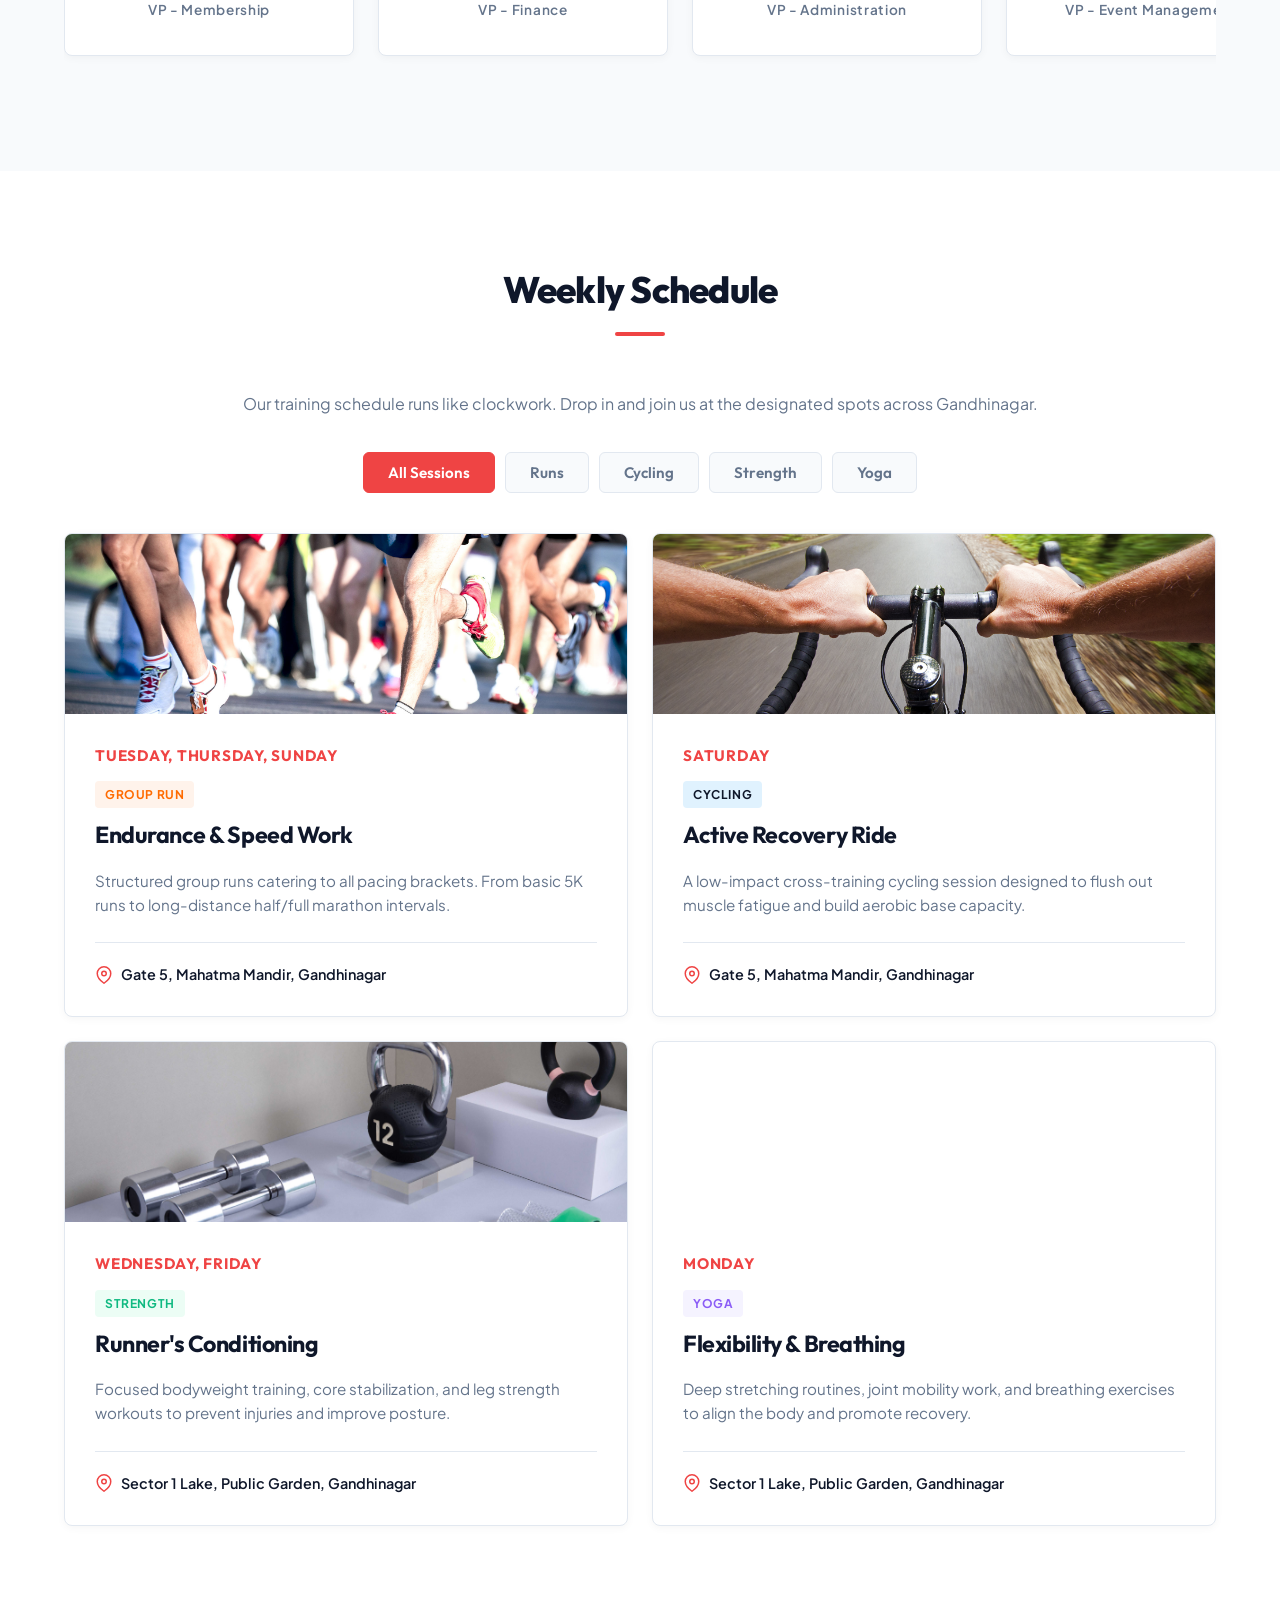
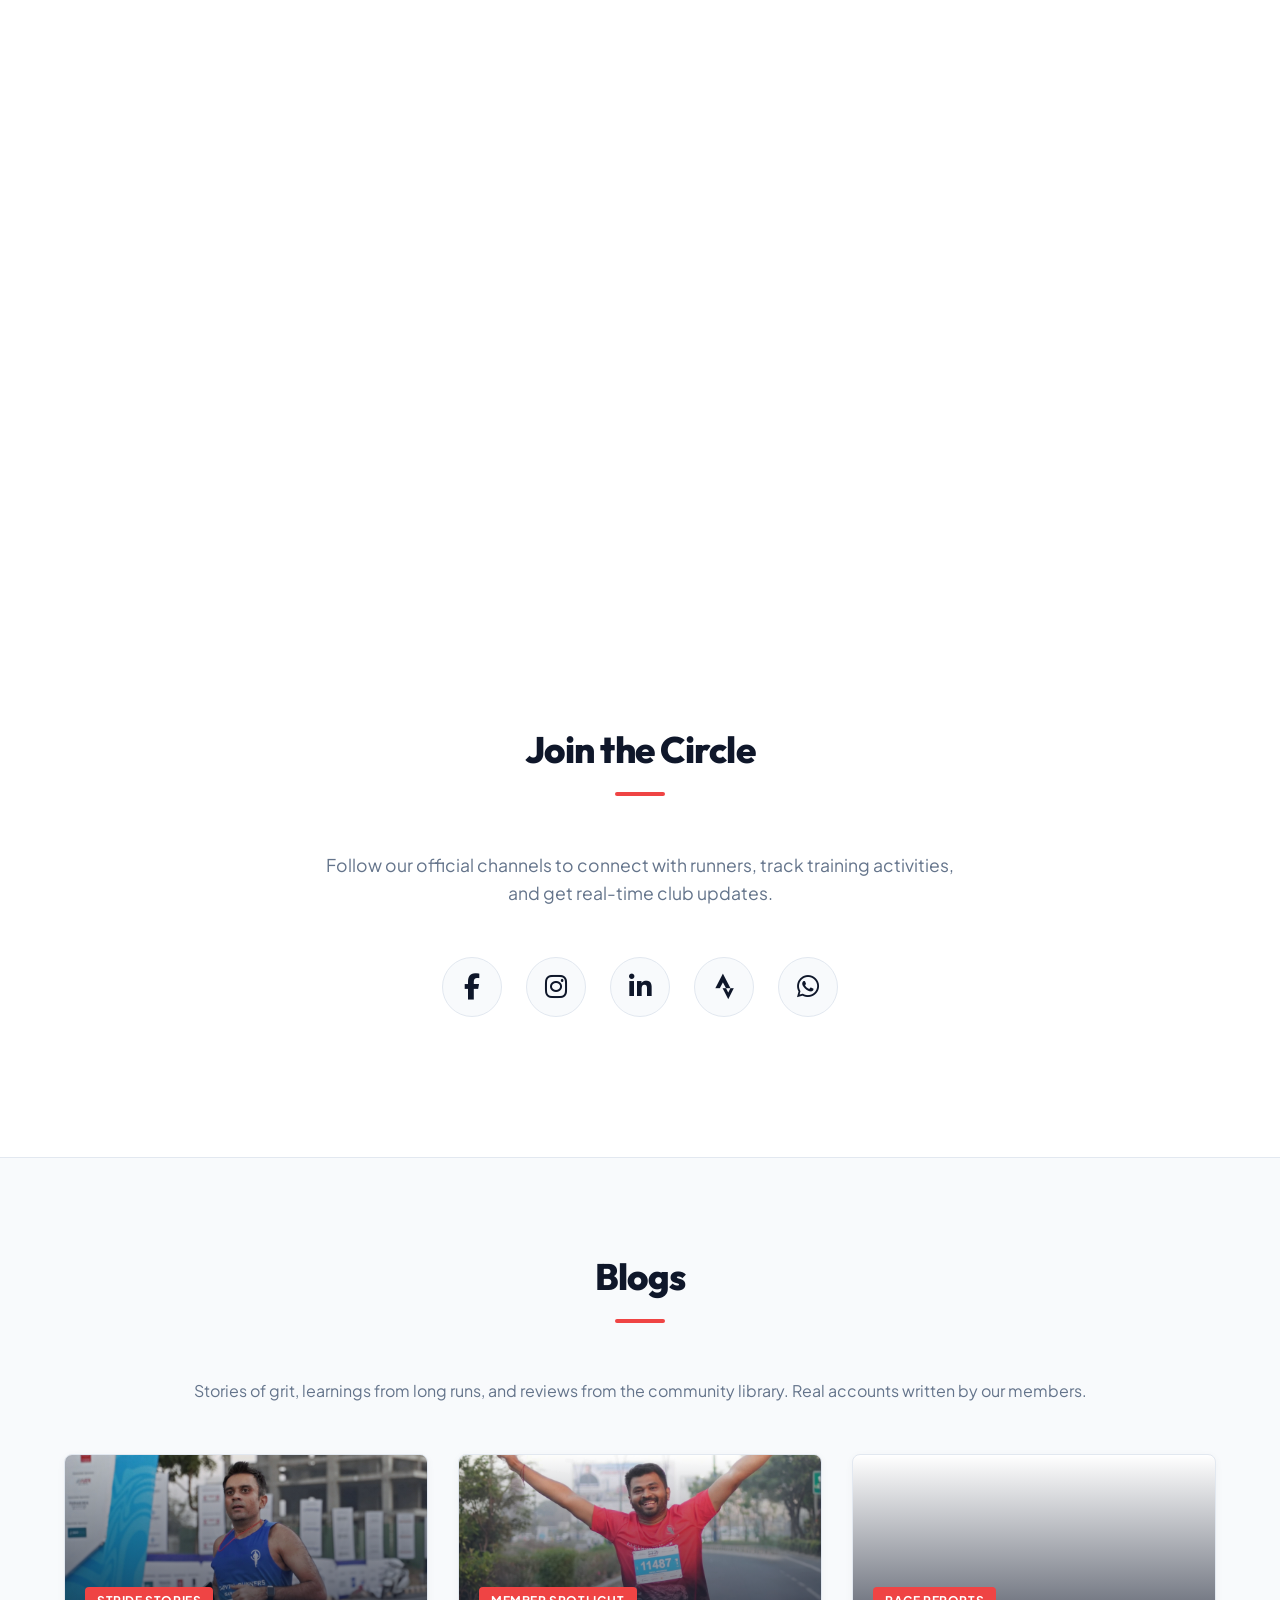
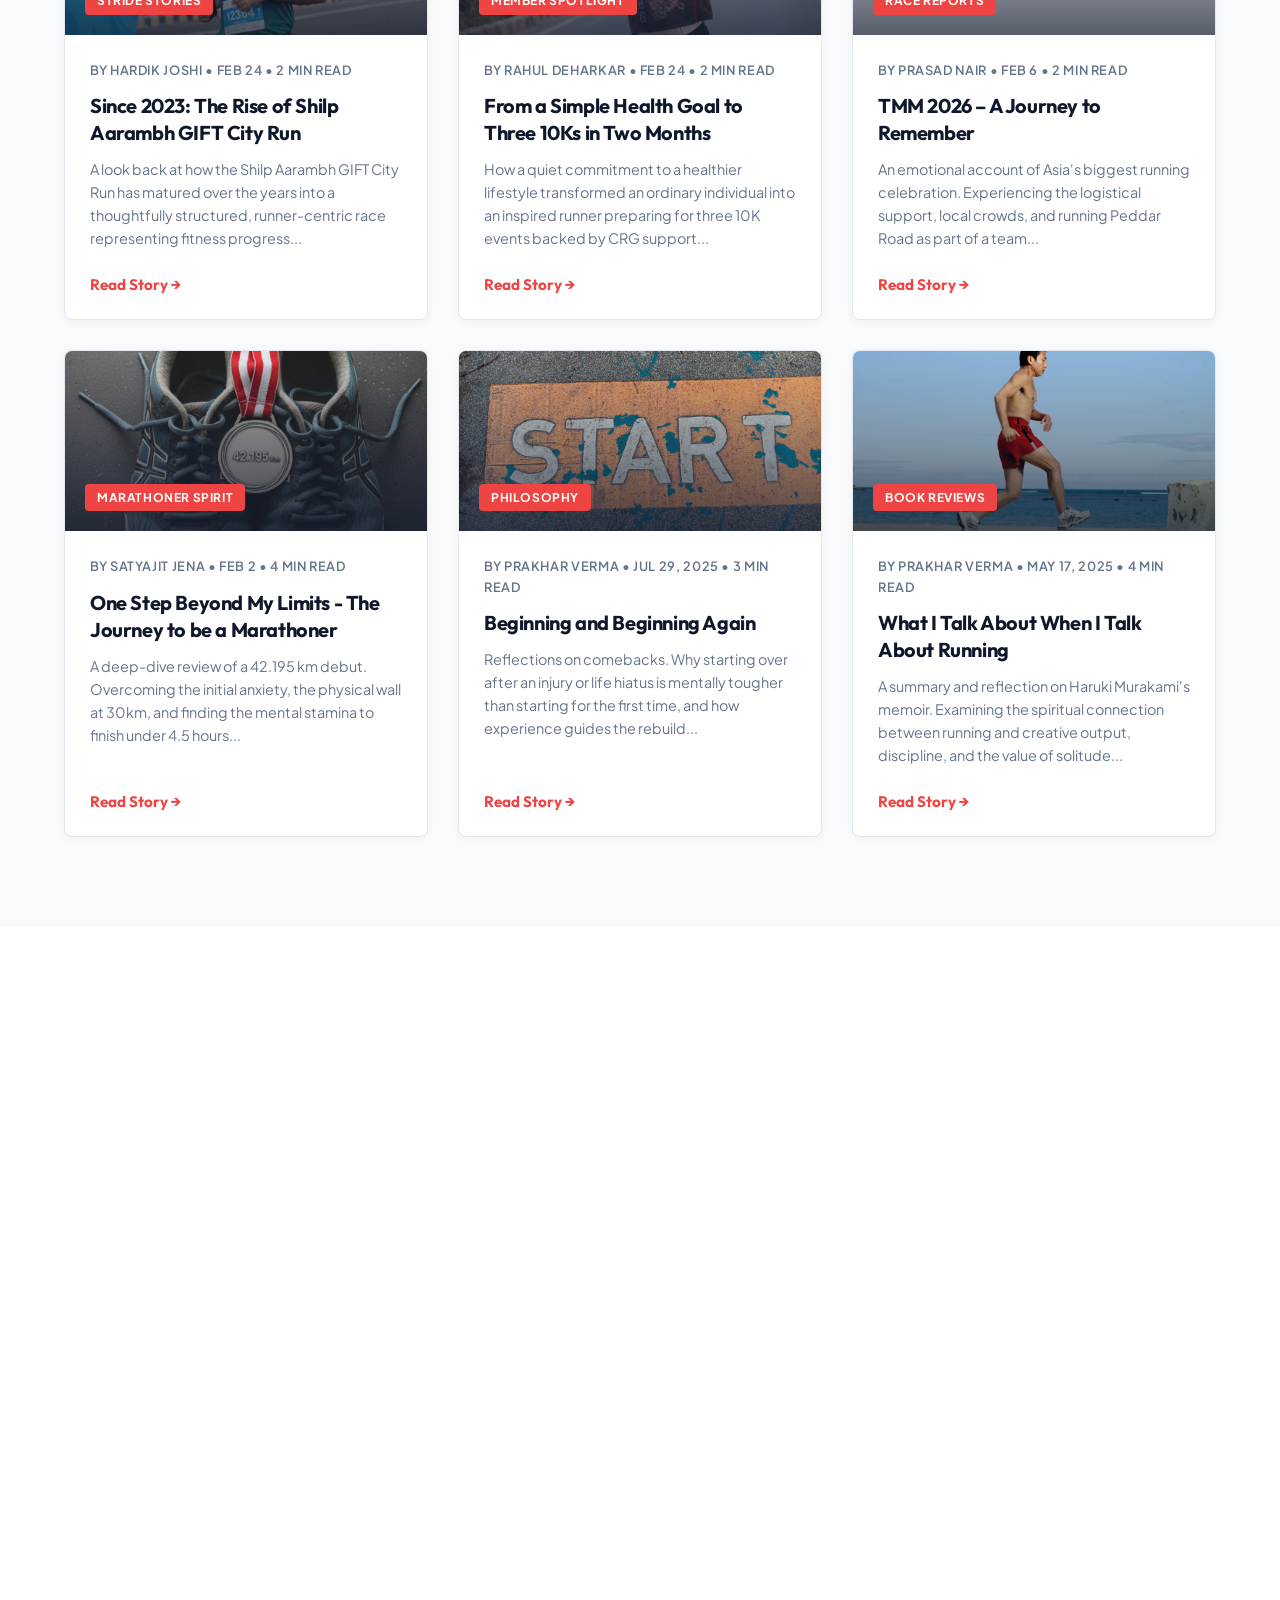
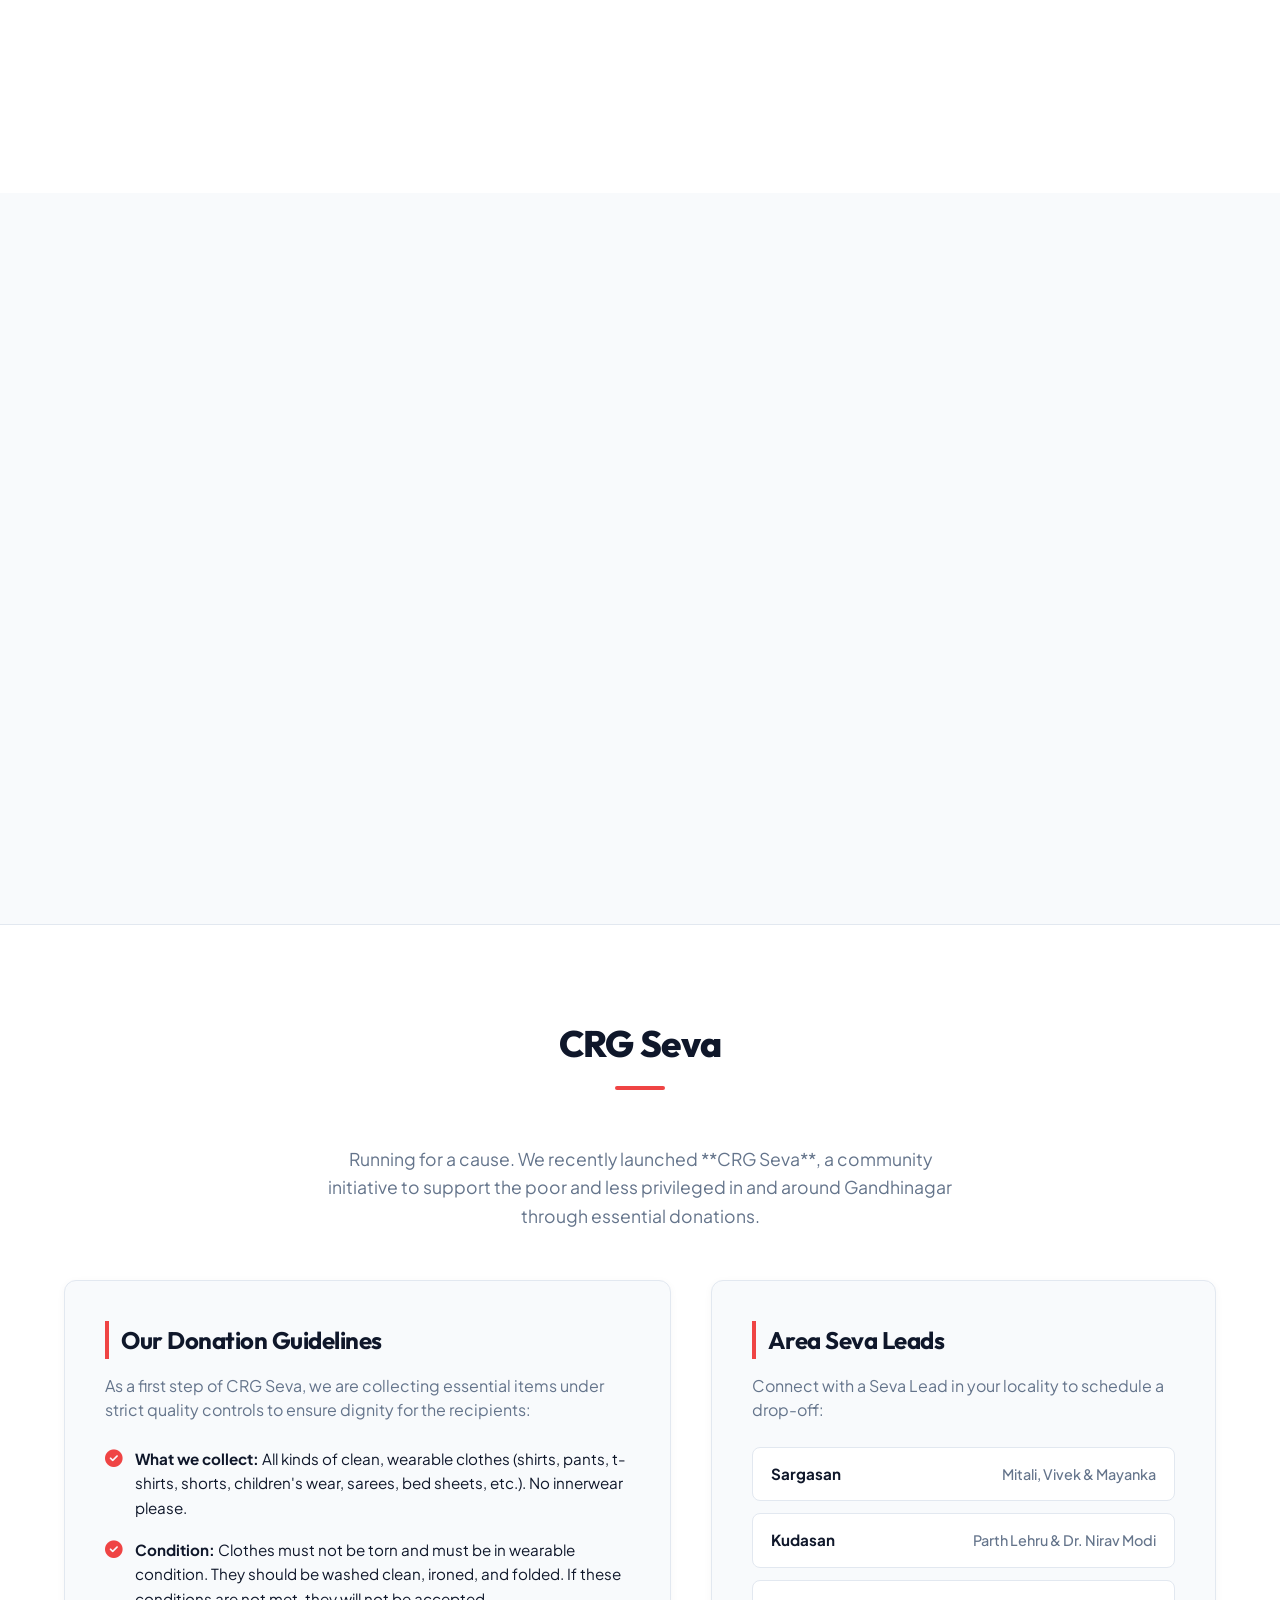
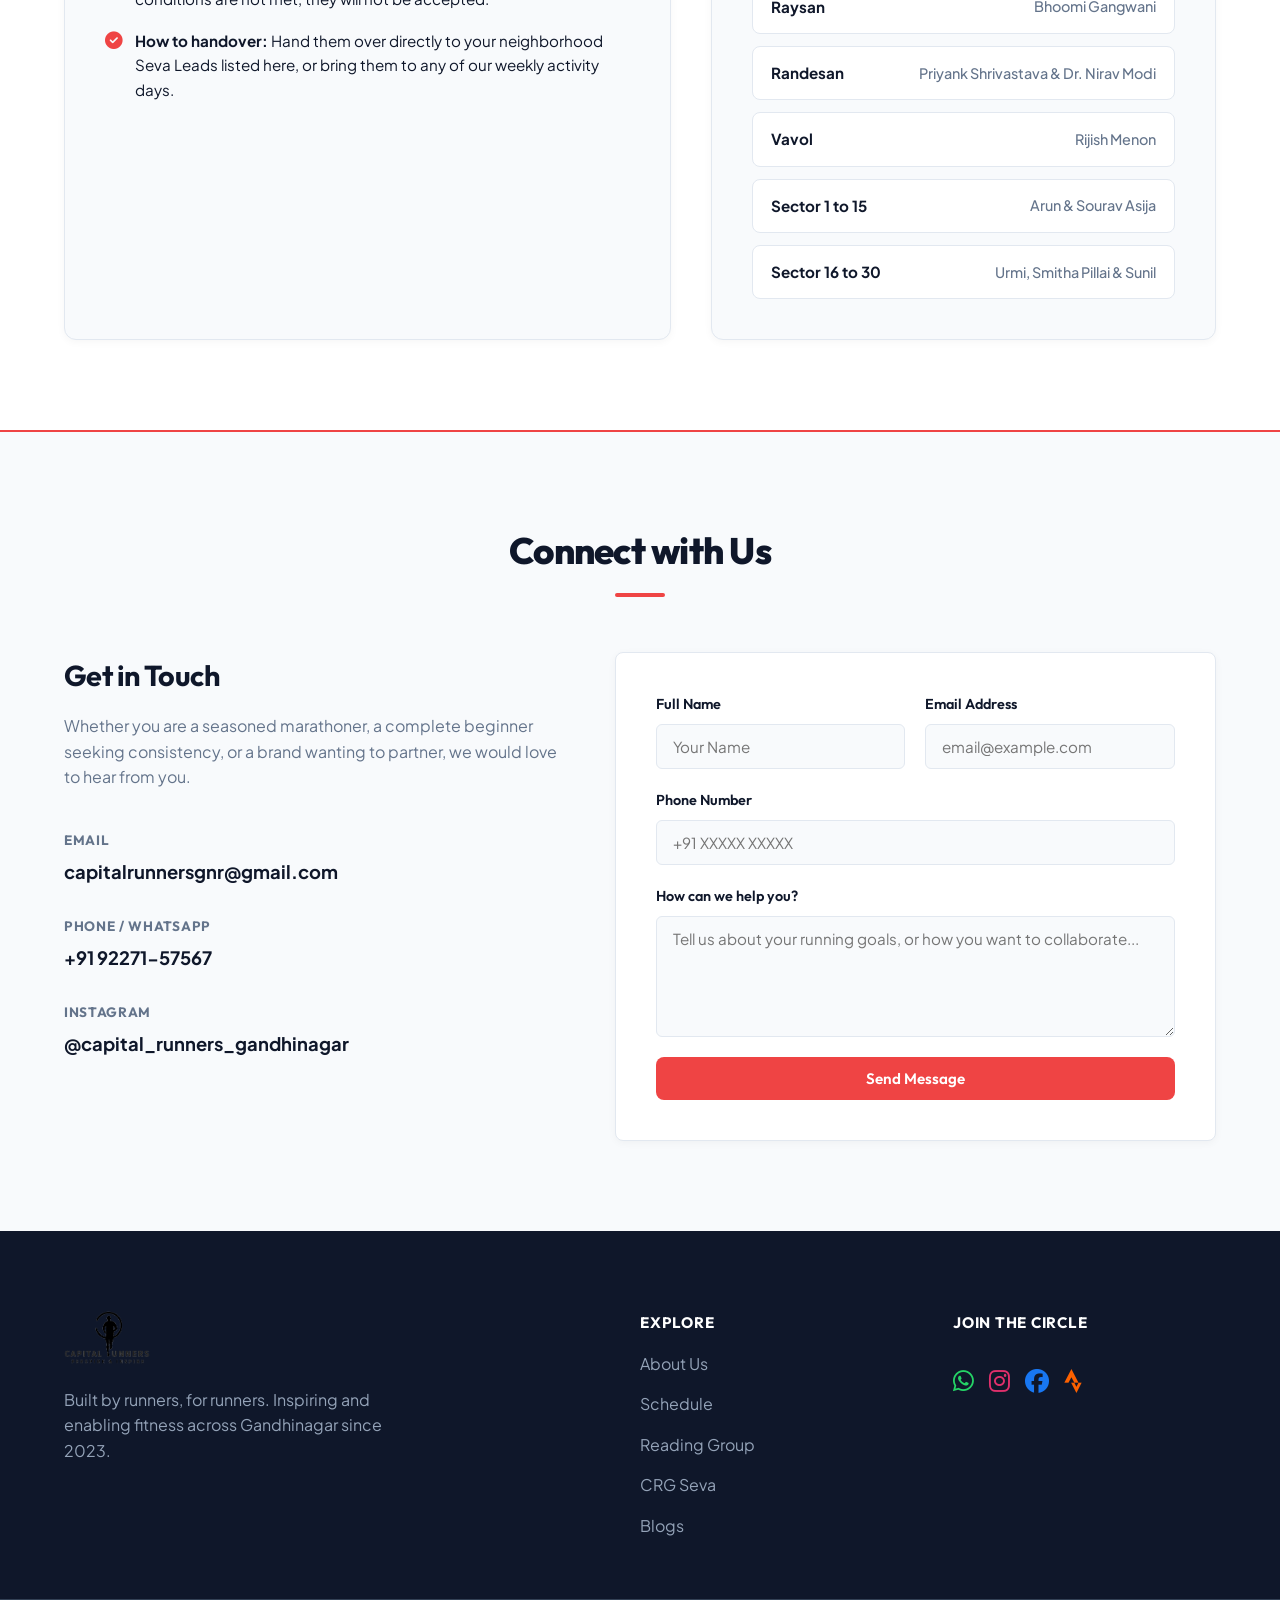
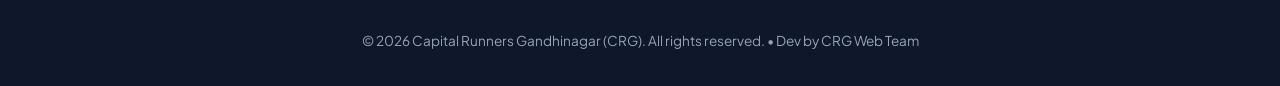
==== commit 3c4baef5: "Revamp Who We Are with interactive core pillars, pacing persona quiz, and fix mobile side-swaying ov" ====
--- a/index.html
+++ b/index.html
@@ -112,24 +112,64 @@
                 <div class="section-underline"></div>
             </div>
             
-            <div class="about-grid">
-                <div class="about-text-card scroll-reveal">
-                    <p class="lead-text">We are Gandhinagar’s first organised, timetable-driven running community - built by runners, for runners.</p>
-                    <p>What began with just four passionate enthusiasts has grown organically into a thriving community of active members. United by discipline, consistency, and a love for running, we train together, support each other, and make fitness a shared lifestyle rather than a solitary pursuit.</p>
-                    <p>Join us to embrace your love for running, define your goals, and make a positive impact in your life and the community around you.</p>
-                </div>
-                <div class="vision-mission-cards scroll-reveal">
-                    <div class="vm-card">
-                        <div class="vm-content">
-                            <h3>Our Mission</h3>
-                            <p>To provide a supportive, inclusive, and positive environment for runners of all levels to thrive, discover their potential, and achieve their personal fitness goals.</p>
-                        </div>
-                    </div>
-                    <div class="vm-card">
-                        <div class="vm-content">
-                            <h3>Our Vision</h3>
-                            <p>To create a vibrant, healthy, and closely-knit community of individuals passionate about fitness, promoting running as a long-term catalyst for a healthy lifestyle.</p>
-                        </div>
+            <div class="about-pillars-grid">
+                <!-- Pillar 1: The Spark -->
+                <div class="pillar-card scroll-reveal">
+                    <div class="pillar-icon-box spark-icon">
+                        <i class="fa-solid fa-bolt-lightning"></i>
+                    </div>
+                    <h3>The Spark</h3>
+                    <p class="pillar-subtitle">Our Origin Story</p>
+                    <p>What started with just four passionate running enthusiasts in Gandhinagar has organically exploded into a powerhouse community. We are built by runners, for runners.</p>
+                </div>
+                
+                <!-- Pillar 2: The Fire -->
+                <div class="pillar-card scroll-reveal">
+                    <div class="pillar-icon-box mission-icon">
+                        <i class="fa-solid fa-fire-flame-curved"></i>
+                    </div>
+                    <h3>The Fire</h3>
+                    <p class="pillar-subtitle">Our Mission</p>
+                    <p>To cultivate a disciplined, timetable-driven space where runners of all levels thrive, push their limits, and build a lasting relationship with fitness.</p>
+                </div>
+                
+                <!-- Pillar 3: The Sunrise -->
+                <div class="pillar-card scroll-reveal">
+                    <div class="pillar-icon-box vision-icon">
+                        <i class="fa-solid fa-mountain-sun"></i>
+                    </div>
+                    <h3>The Sunrise</h3>
+                    <p class="pillar-subtitle">Our Vision</p>
+                    <p>To rewrite Gandhinagar's active lifestyle blueprint, fostering a brotherhood of runners who turn personal sweat into a shared, positive community force.</p>
+                </div>
+            </div>
+
+            <!-- Interactive Running Vibe Section -->
+            <div class="runner-vibe-container scroll-reveal">
+                <h3 class="subsection-title">What's Your Running Vibe?</h3>
+                <p class="subsection-intro">Select your pacing persona below to see how you match with our weekly sessions.</p>
+                
+                <div class="vibe-cards-grid">
+                    <div class="vibe-card" data-vibe="speedster">
+                        <div class="vibe-icon"><i class="fa-solid fa-gauge-high"></i></div>
+                        <h4>The Speedster</h4>
+                        <p>I chase PBs, interval training, and high-tempo speed sessions.</p>
+                    </div>
+                    <div class="vibe-card" data-vibe="cruiser">
+                        <div class="vibe-icon"><i class="fa-solid fa-mug-hot"></i></div>
+                        <h4>The Social Cruiser</h4>
+                        <p>I run for general health, fresh air, and good post-run Chai chat.</p>
+                    </div>
+                    <div class="vibe-card" data-vibe="endurance">
+                        <div class="vibe-icon"><i class="fa-solid fa-route"></i></div>
+                        <h4>The Distance Runner</h4>
+                        <p>I train for long half/full marathons and endurance milestones.</p>
+                    </div>
+                </div>
+                
+                <div class="vibe-result-box" id="vibe-result">
+                    <div class="vibe-result-placeholder">
+                        <i class="fa-solid fa-circle-info"></i> Click on a pacing persona card above to find your crew!
                     </div>
                 </div>
             </div>
--- a/index.css
+++ b/index.css
@@ -68,12 +68,19 @@
     scroll-behavior: smooth;
 }
 
+html, body {
+    width: 100%;
+    max-width: 100%;
+    overflow-x: hidden;
+    margin: 0;
+    padding: 0;
+}
+
 body {
     background-color: var(--bg-light);
     color: var(--text-main);
     font-family: var(--font-body);
     line-height: 1.6;
-    overflow-x: hidden;
 }
 
 .container {
@@ -539,61 +546,220 @@
     background-color: var(--bg-light);
 }
 
-.about-grid {
+.about-pillars-grid {
     display: grid;
-    grid-template-columns: 1.2fr 1fr;
-    gap: 40px;
-    margin-bottom: 70px;
-}
-
-.about-text-card {
+    grid-template-columns: repeat(3, 1fr);
+    gap: 30px;
+    margin-bottom: 75px;
+}
+
+.pillar-card {
     background: var(--bg-white);
     border: 1px solid var(--border-color);
-    border-radius: 8px;
-    padding: 40px;
-    display: flex;
-    flex-direction: column;
+    border-radius: 12px;
+    padding: 40px 30px;
+    text-align: center;
+    box-shadow: var(--shadow-sm);
+    transition: all 0.3s cubic-bezier(0.165, 0.84, 0.44, 1);
+    position: relative;
+    overflow: hidden;
+}
+
+.pillar-card:hover {
+    transform: translateY(-6px);
+    box-shadow: 0 12px 30px rgba(0, 0, 0, 0.08);
+}
+
+/* Pillar Card Hover Accent Borders */
+.pillar-card::before {
+    content: '';
+    position: absolute;
+    top: 0;
+    left: 0;
+    width: 100%;
+    height: 4px;
+    background: transparent;
+    transition: background 0.3s ease;
+}
+.pillar-card:hover::before {
+    background: linear-gradient(90deg, var(--primary), #ef4444);
+}
+
+.pillar-icon-box {
+    width: 65px;
+    height: 65px;
+    border-radius: 50%;
+    display: flex;
+    align-items: center;
     justify-content: center;
-    gap: 20px;
-    box-shadow: var(--shadow-sm);
-}
-
-.lead-text {
-    font-size: 1.2rem;
-    font-weight: 600;
-    color: var(--text-main);
-    line-height: 1.5;
-}
-
-.vision-mission-cards {
-    display: flex;
-    flex-direction: column;
-    gap: 20px;
-}
-
-.vm-card {
+    margin: 0 auto 24px auto;
+    font-size: 1.5rem;
+    transition: var(--transition);
+}
+
+.pillar-card:hover .pillar-icon-box {
+    transform: scale(1.1) rotate(5deg);
+}
+
+/* Dynamic Pillar Icon Colors */
+.spark-icon {
+    background: rgba(245, 158, 11, 0.1);
+    color: #f59e0b;
+}
+.mission-icon {
+    background: rgba(239, 68, 68, 0.1);
+    color: var(--primary);
+}
+.vision-icon {
+    background: rgba(14, 165, 233, 0.1);
+    color: #0ea5e9;
+}
+
+.pillar-card h3 {
+    font-size: 1.4rem;
+    font-family: var(--font-heading);
+    margin-bottom: 6px;
+    color: var(--text-main);
+}
+
+.pillar-subtitle {
+    font-size: 0.8rem;
+    text-transform: uppercase;
+    letter-spacing: 0.1em;
+    font-weight: 700;
+    color: var(--text-muted);
+    margin-bottom: 18px;
+}
+
+.pillar-card p {
+    font-size: 0.95rem;
+    color: var(--text-muted);
+    line-height: 1.6;
+}
+
+/* Interactive Vibe Section */
+.runner-vibe-container {
+    background: rgba(15, 23, 42, 0.02);
+    border: 1px solid var(--border-color);
+    border-radius: 16px;
+    padding: 50px 40px;
+    margin-bottom: 75px;
+    text-align: center;
+}
+
+.runner-vibe-container .subsection-title {
+    font-size: 1.6rem;
+    margin-bottom: 10px;
+}
+
+.vibe-cards-grid {
+    display: grid;
+    grid-template-columns: repeat(3, 1fr);
+    gap: 24px;
+    margin-top: 30px;
+}
+
+.vibe-card {
     background: var(--bg-white);
     border: 1px solid var(--border-color);
-    border-radius: 8px;
+    border-radius: 12px;
+    padding: 30px 20px;
+    cursor: pointer;
+    transition: all 0.3s cubic-bezier(0.165, 0.84, 0.44, 1);
+    display: flex;
+    flex-direction: column;
+    align-items: center;
+    box-shadow: var(--shadow-sm);
+}
+
+.vibe-card:hover {
+    transform: translateY(-3px);
+    border-color: var(--primary);
+    box-shadow: var(--shadow-md);
+}
+
+.vibe-card.active {
+    border-color: var(--primary);
+    background: rgba(239, 68, 68, 0.02);
+    box-shadow: 0 0 20px rgba(239, 68, 68, 0.12);
+    transform: scale(1.02);
+}
+
+.vibe-icon {
+    font-size: 1.8rem;
+    color: var(--text-muted);
+    margin-bottom: 16px;
+    transition: var(--transition);
+}
+
+.vibe-card:hover .vibe-icon,
+.vibe-card.active .vibe-icon {
+    color: var(--primary);
+    transform: scale(1.1);
+}
+
+.vibe-card h4 {
+    font-size: 1.1rem;
+    margin-bottom: 10px;
+    color: var(--text-main);
+}
+
+.vibe-card p {
+    font-size: 0.88rem;
+    color: var(--text-muted);
+    line-height: 1.5;
+}
+
+/* Result box */
+.vibe-result-box {
+    margin-top: 40px;
+    background: var(--bg-white);
+    border: 1px solid var(--border-color);
+    border-radius: 12px;
     padding: 30px;
-    box-shadow: var(--shadow-sm);
-    transition: var(--transition);
-}
-
-.vm-card:hover {
-    border-color: var(--border-hover);
-    transform: translateX(4px);
-}
-
-.vm-content h3 {
-    font-size: 1.2rem;
-    margin-bottom: 8px;
+    min-height: 100px;
+    display: flex;
+    align-items: center;
+    justify-content: center;
+    transition: all 0.3s ease;
+    opacity: 1;
+}
+
+.vibe-result-placeholder {
+    font-size: 1rem;
+    color: var(--text-muted);
+    display: flex;
+    align-items: center;
+    gap: 10px;
+}
+
+.vibe-result-placeholder i {
     color: var(--primary);
 }
 
-.vm-content p {
-    font-size: 0.95rem;
-    color: var(--text-muted);
+.vibe-result-content {
+    text-align: center;
+    max-width: 600px;
+}
+
+.vibe-result-content h4 {
+    font-size: 1.35rem;
+    color: var(--primary);
+    margin-bottom: 12px;
+    font-family: var(--font-heading);
+}
+
+.vibe-result-content p {
+    font-size: 0.98rem;
+    color: var(--text-main);
+    margin-bottom: 20px;
+    line-height: 1.6;
+}
+
+.vibe-result-btn {
+    display: inline-block;
+    padding: 10px 24px;
+    font-size: 0.9rem;
 }
 
 /* ExCom Section */
@@ -1752,8 +1918,14 @@
 
 /* Responsive Breakpoints */
 @media (max-width: 1024px) {
-    .about-grid {
+    .about-pillars-grid {
         grid-template-columns: 1fr;
+        gap: 20px;
+    }
+    
+    .vibe-cards-grid {
+        grid-template-columns: 1fr;
+        gap: 16px;
     }
     
     .calc-container {
@@ -2082,6 +2254,12 @@
     }
     .section-title {
         font-size: 1.85rem;
+    }
+    .pillar-card {
+        padding: 30px 20px !important;
+    }
+    .runner-vibe-container {
+        padding: 30px 20px !important;
     }
 
     /* Hero Typography & CTAs */
@@ -2256,6 +2434,7 @@
     position: relative;
     width: 100%;
     margin-top: 40px;
+    overflow: hidden;
 }
 
 .team-carousel-container {
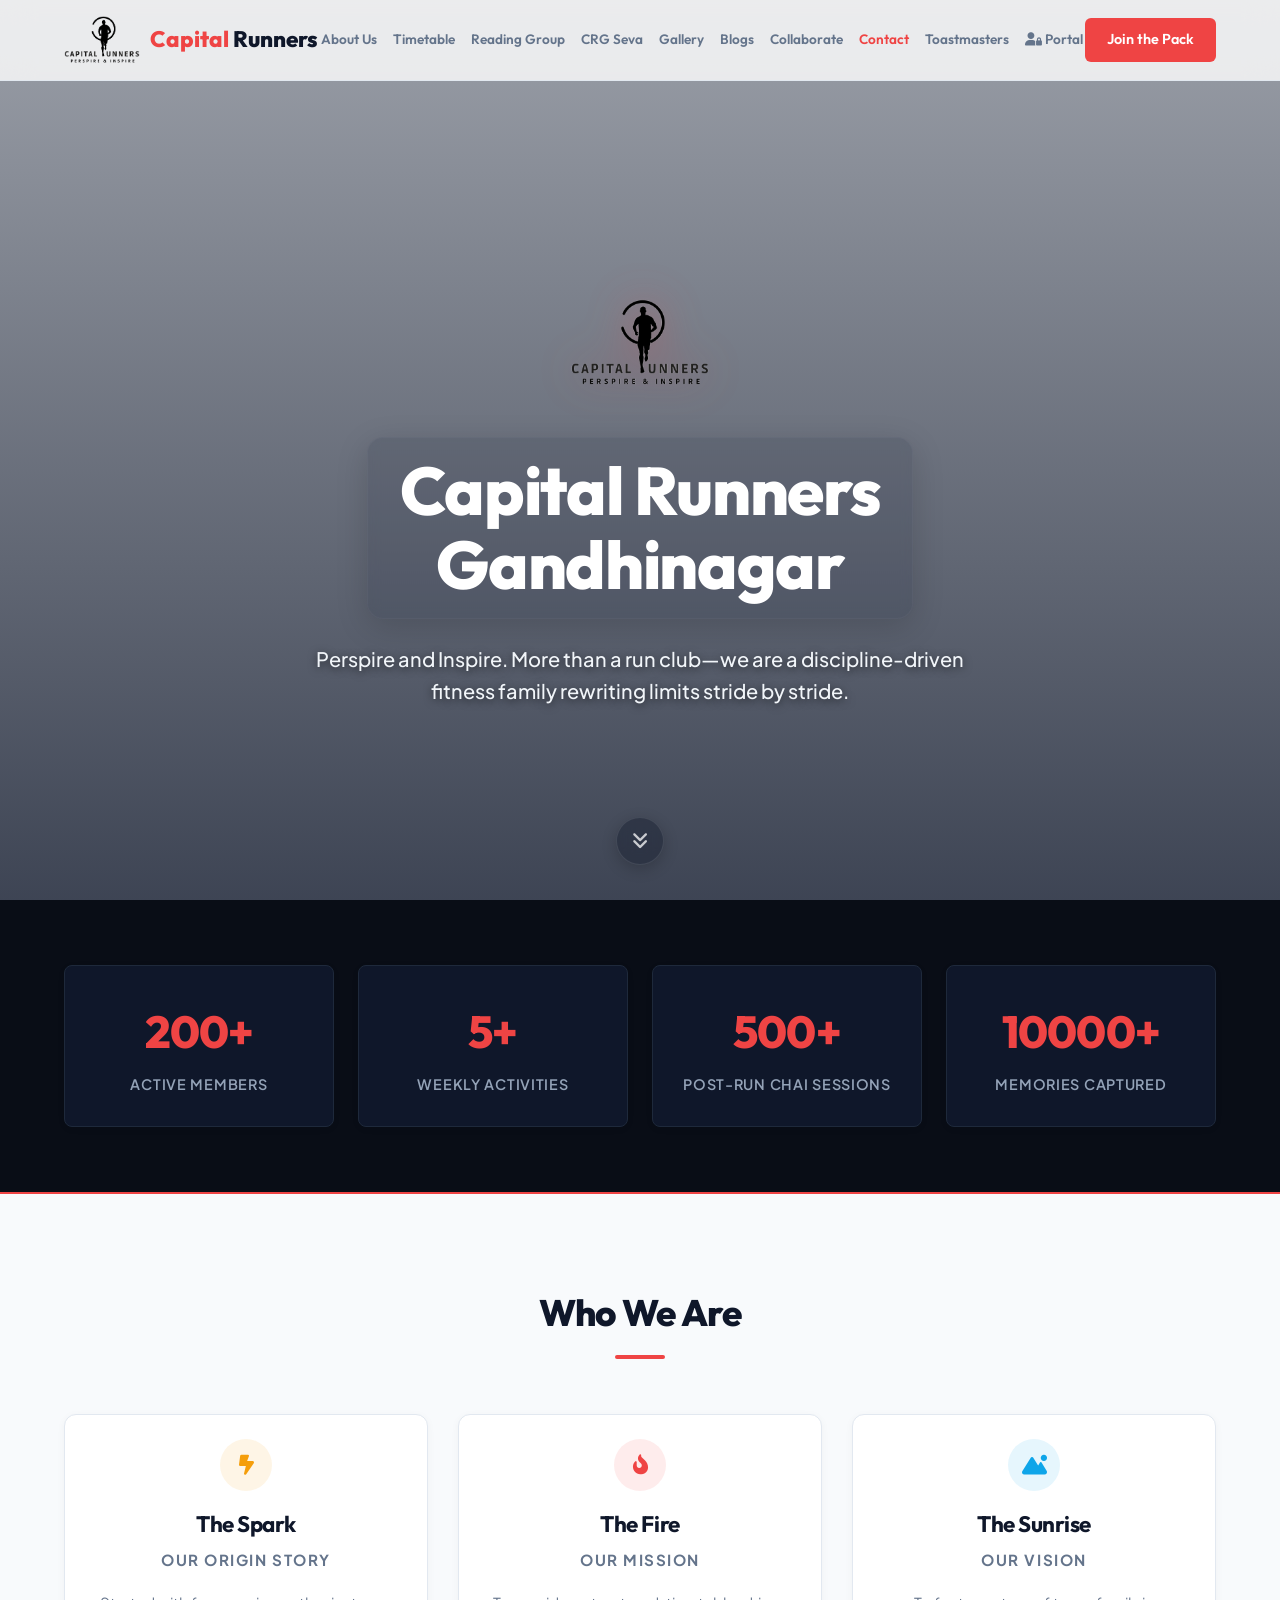
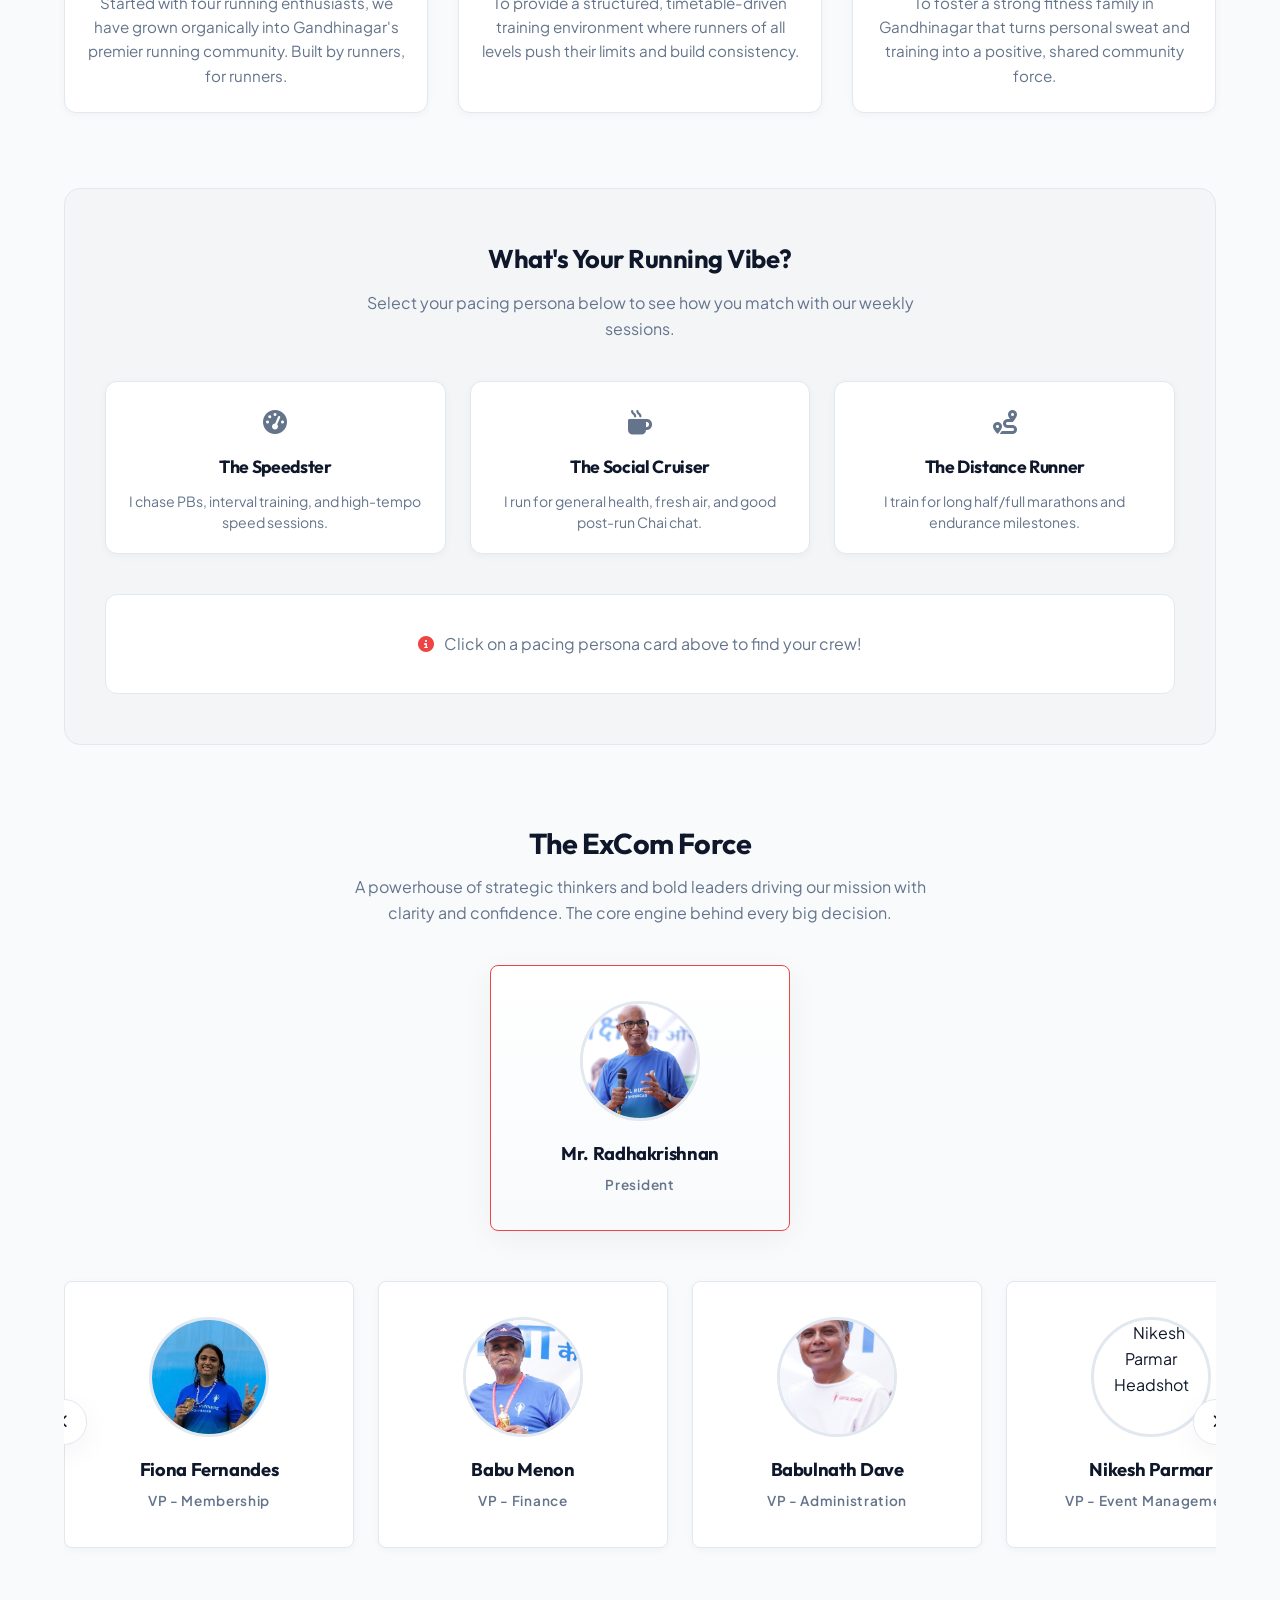
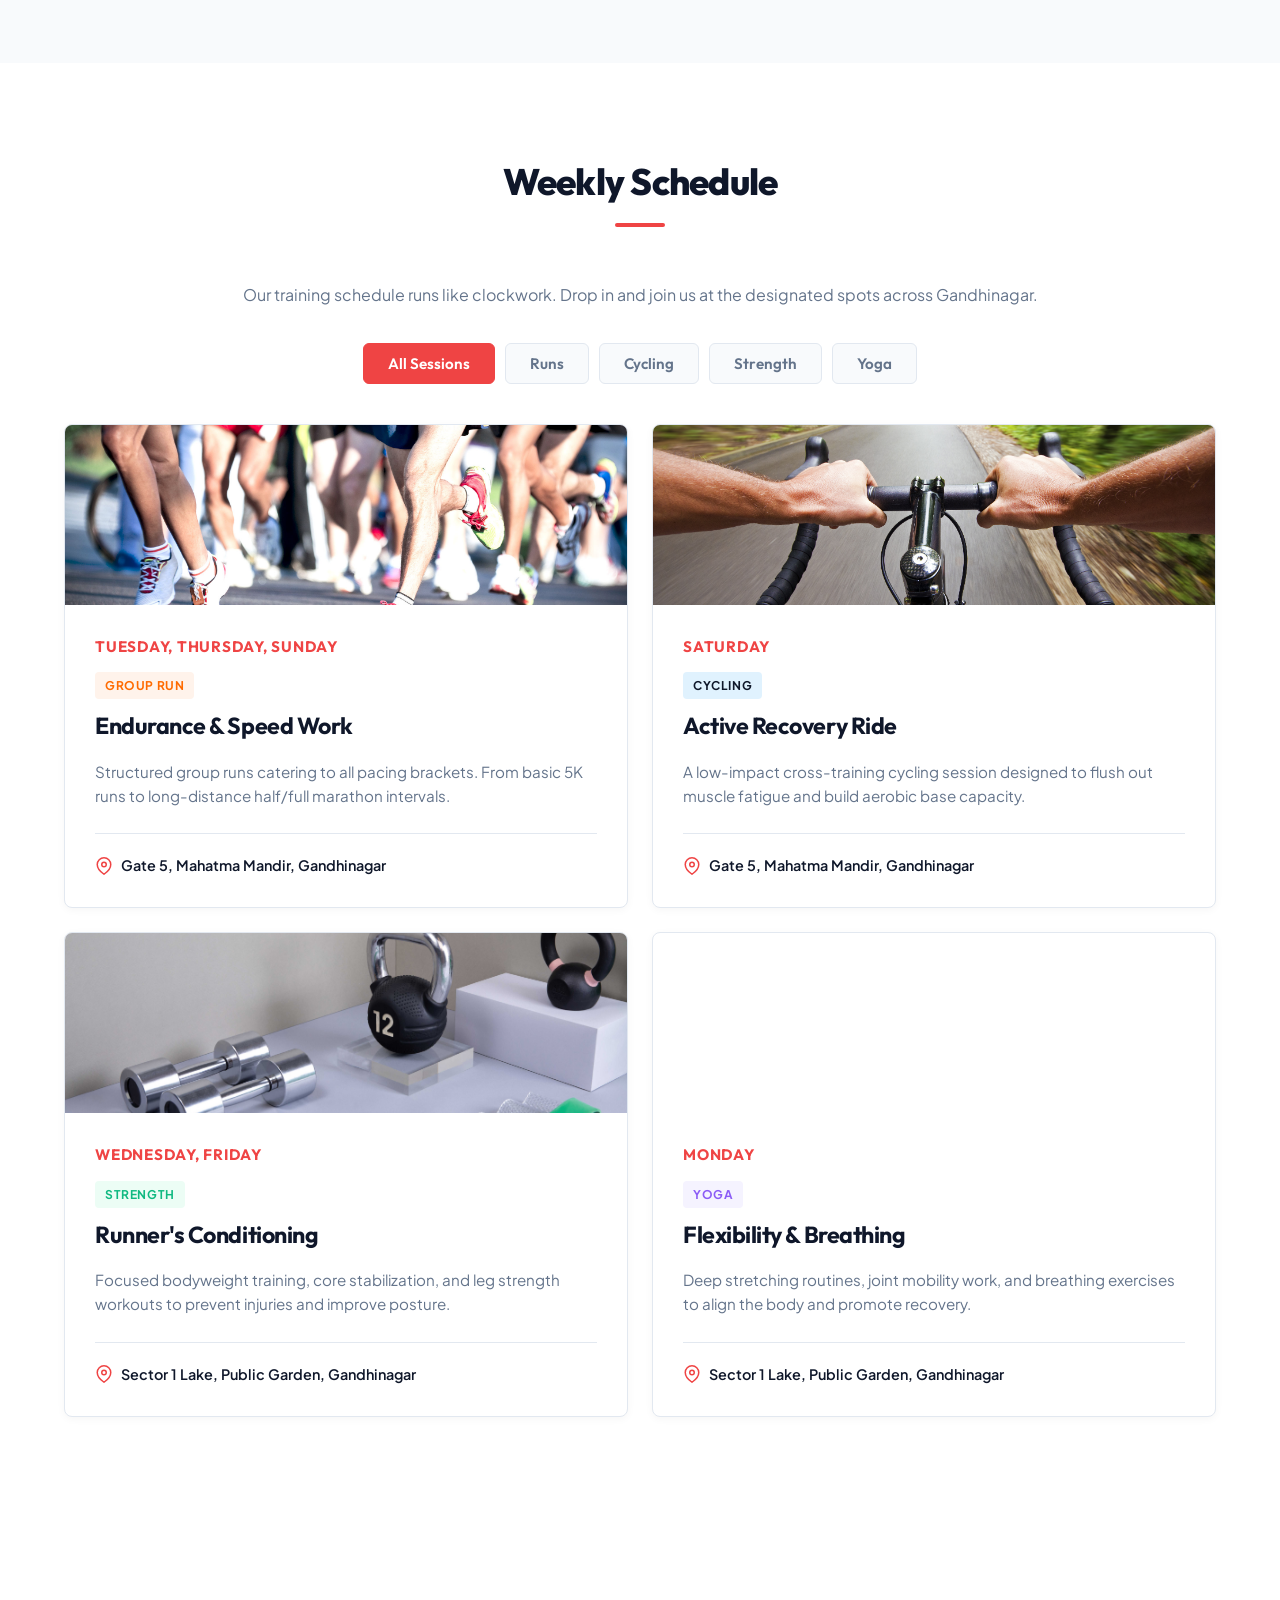
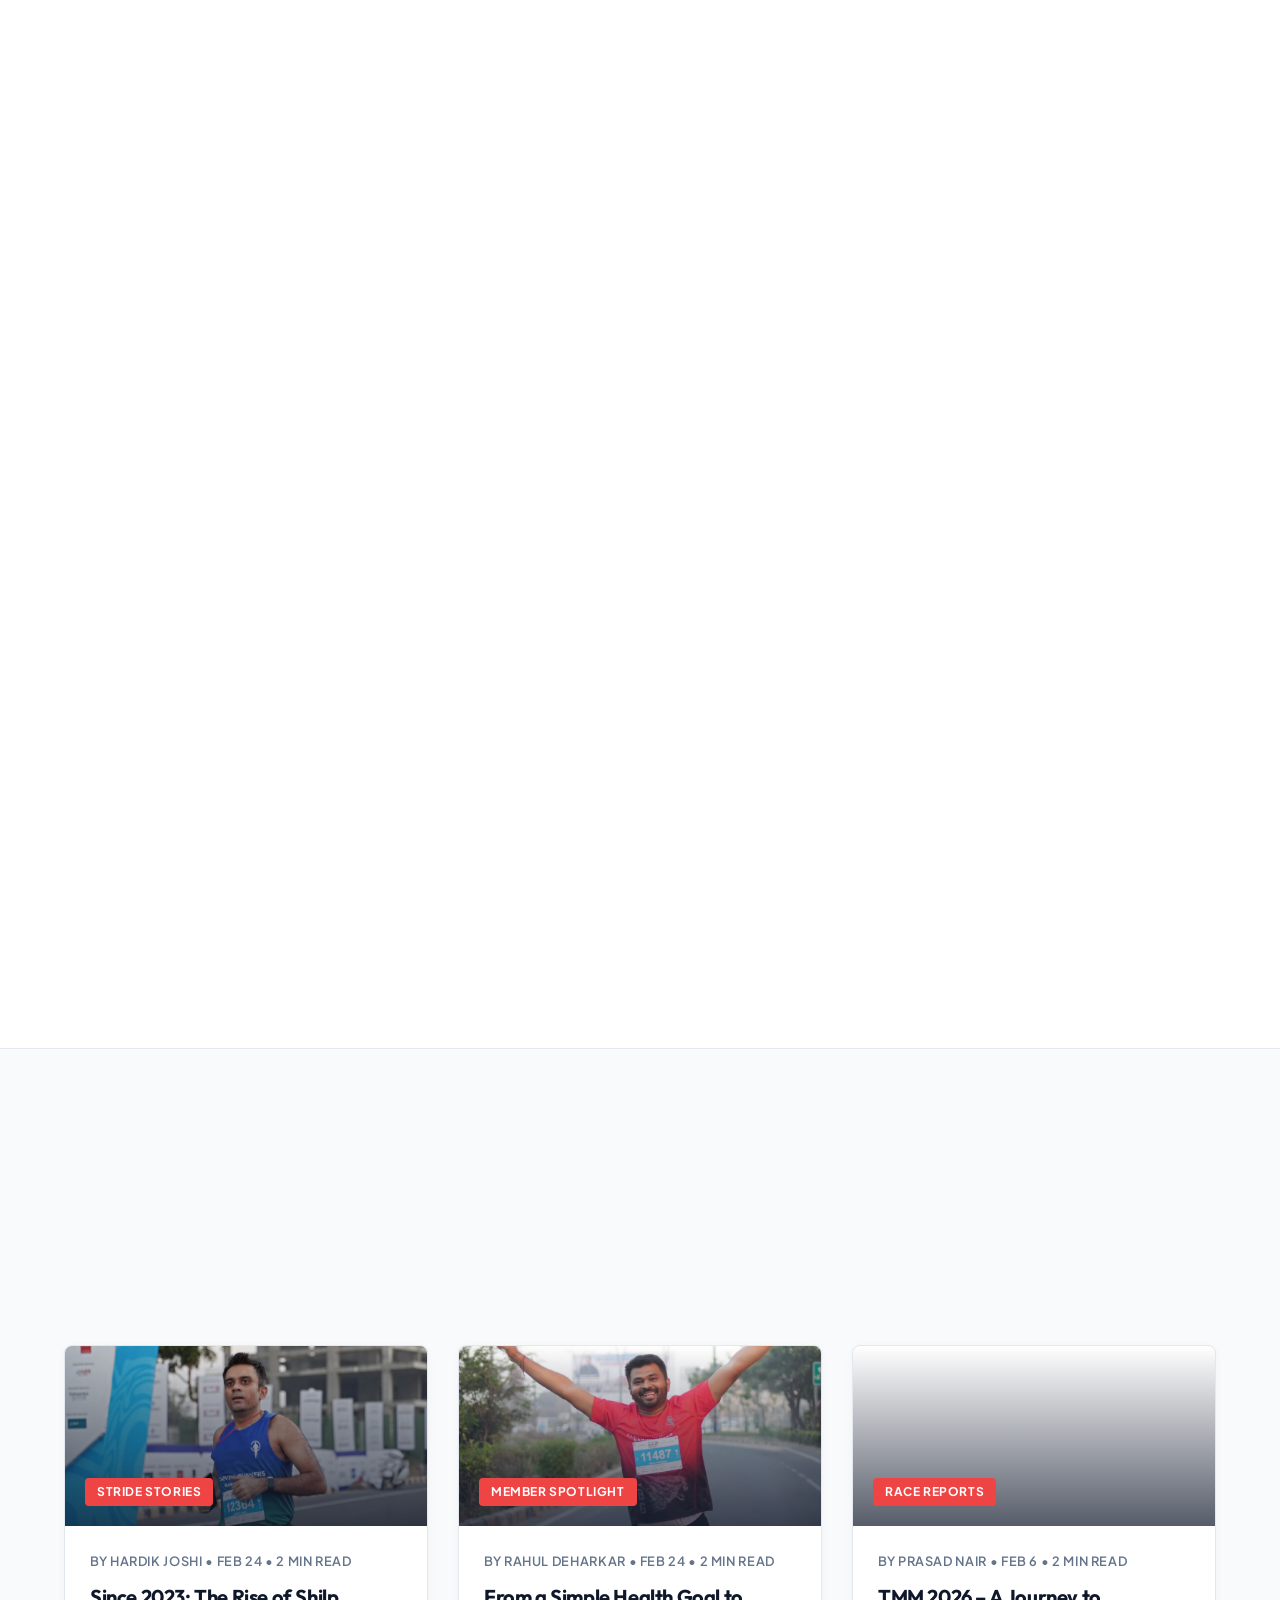
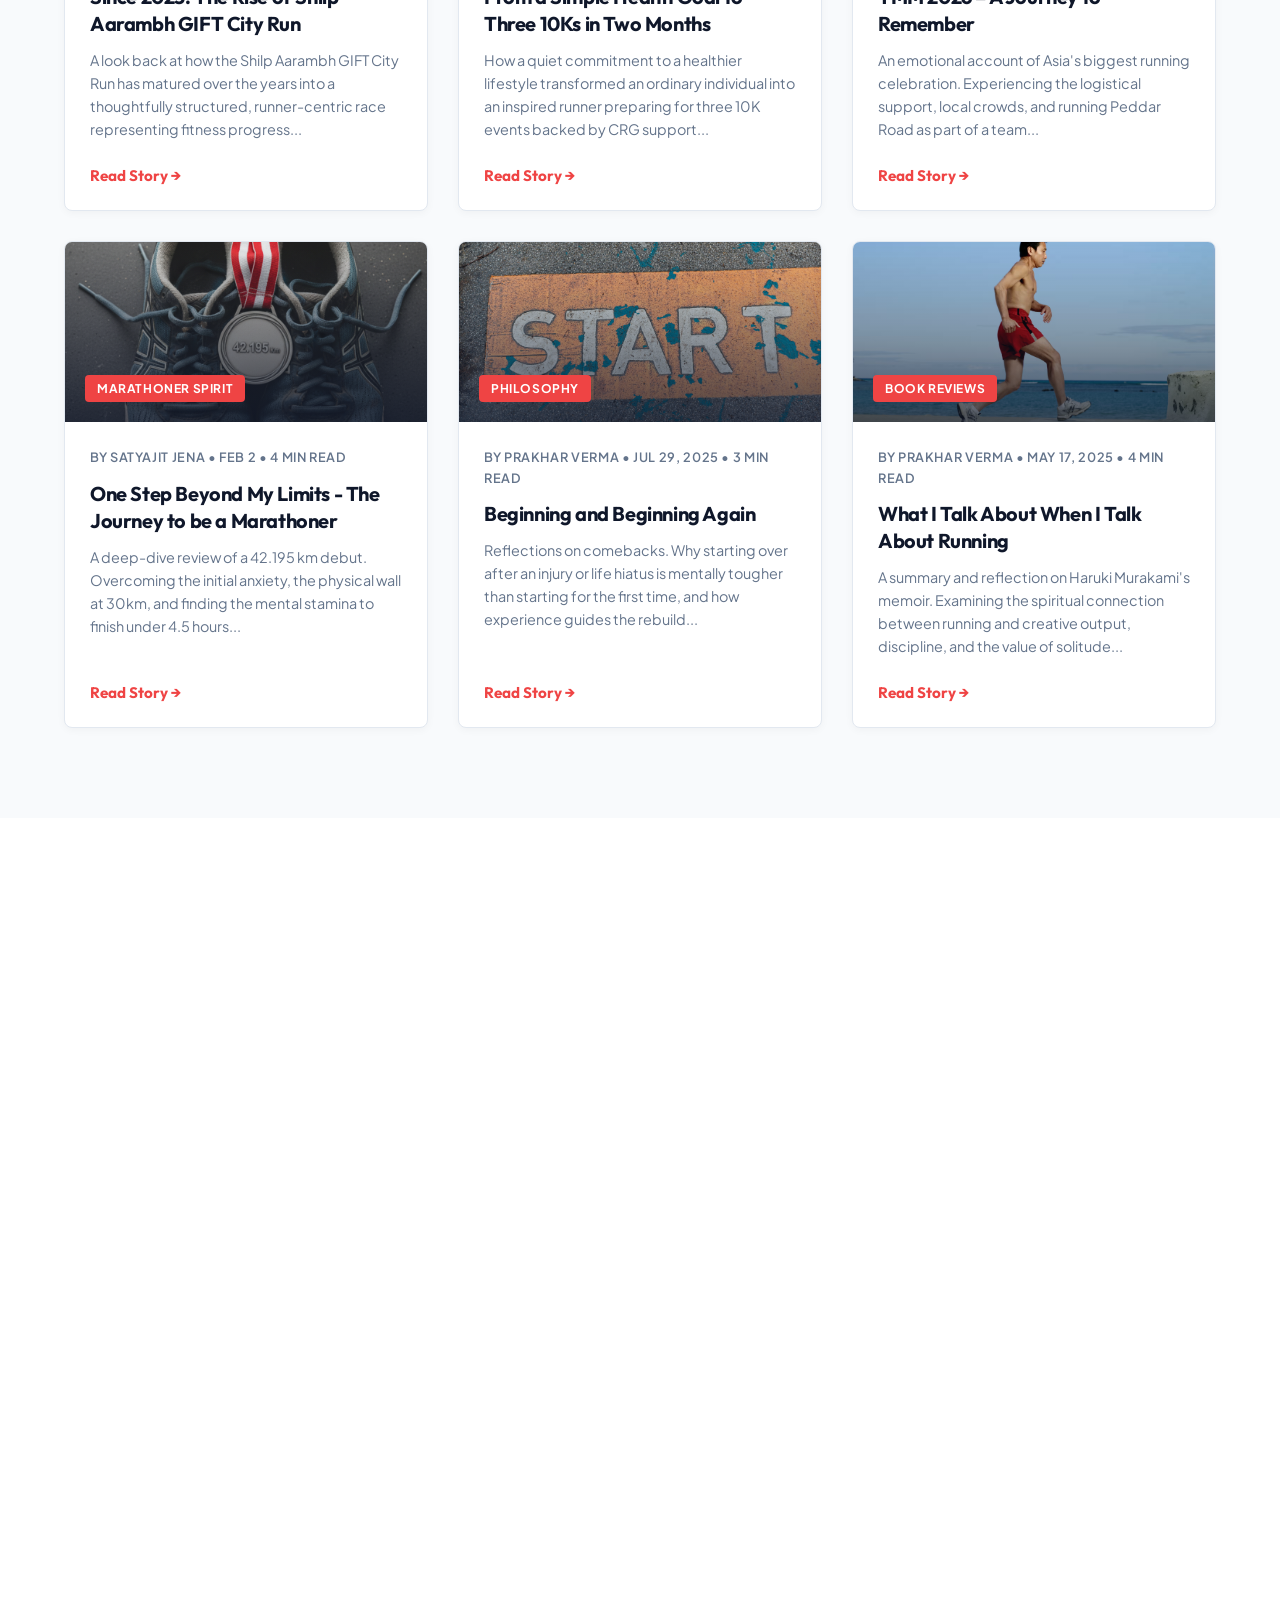
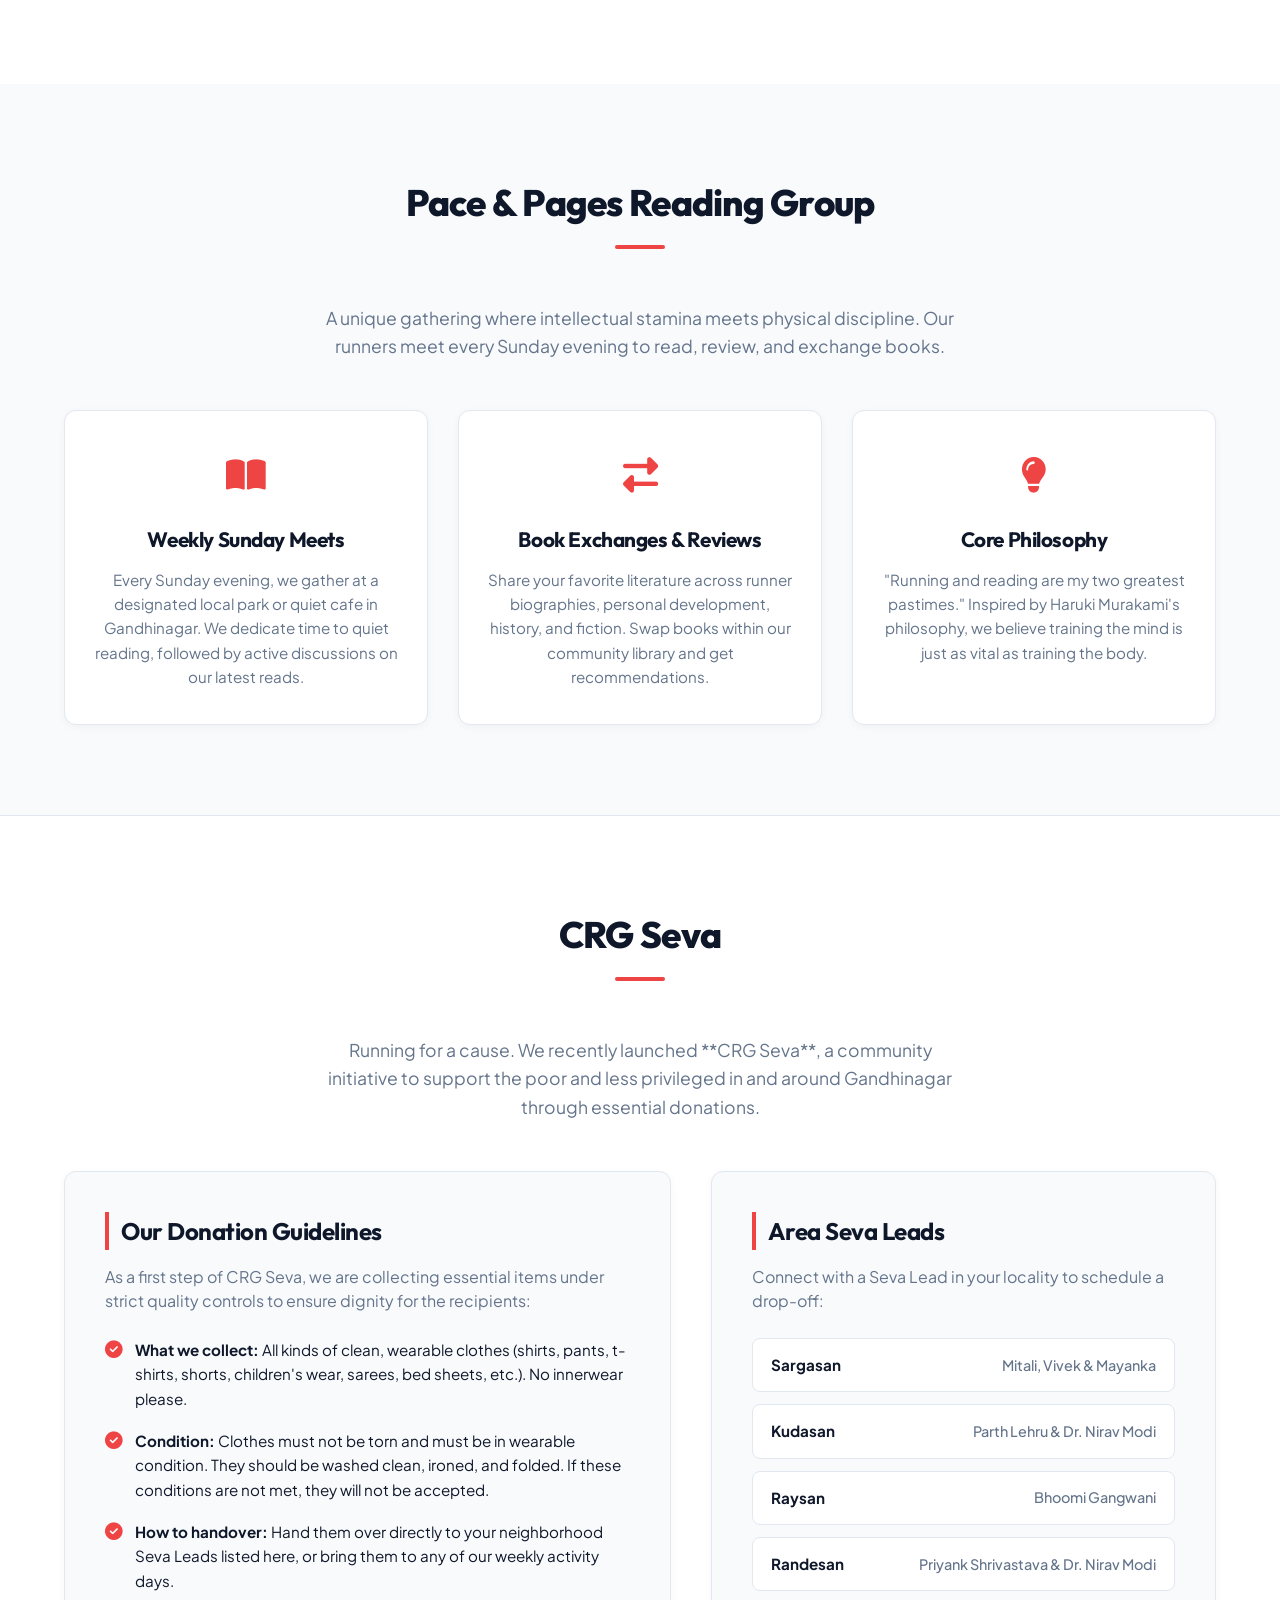
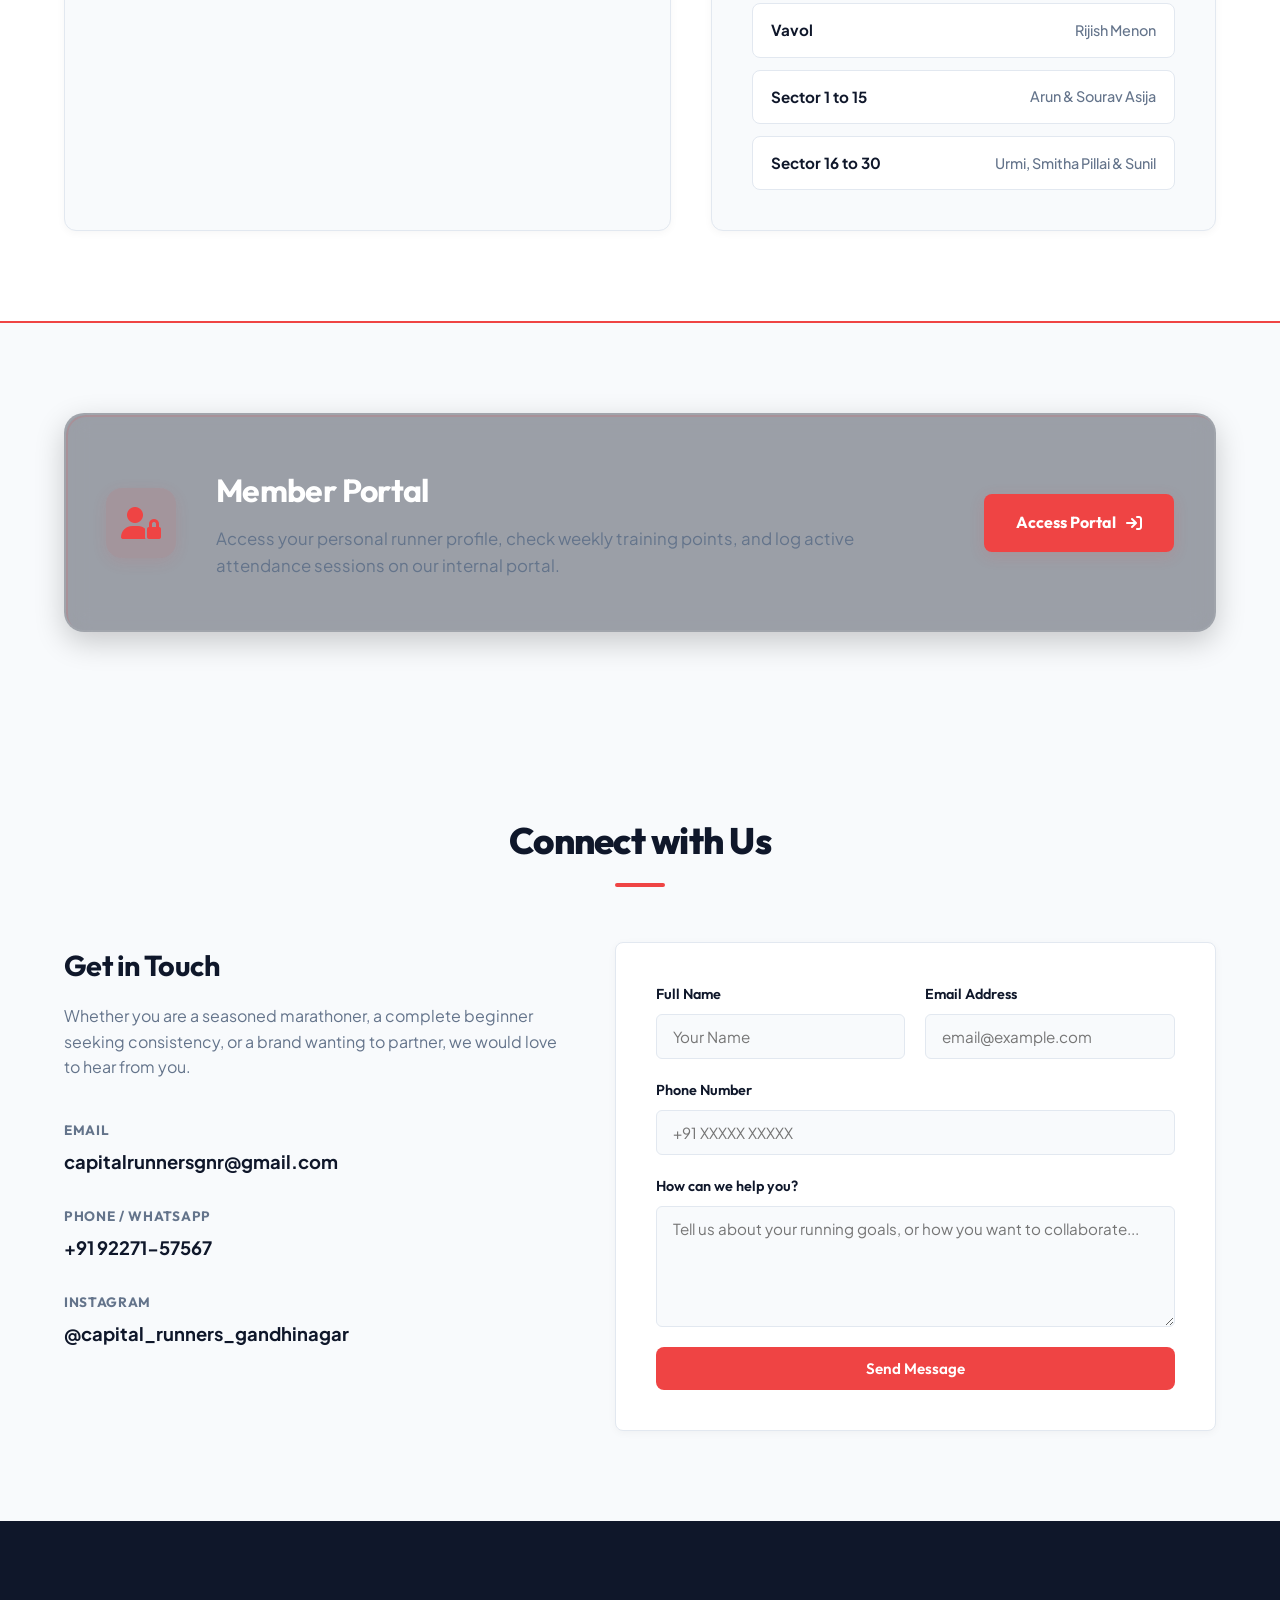
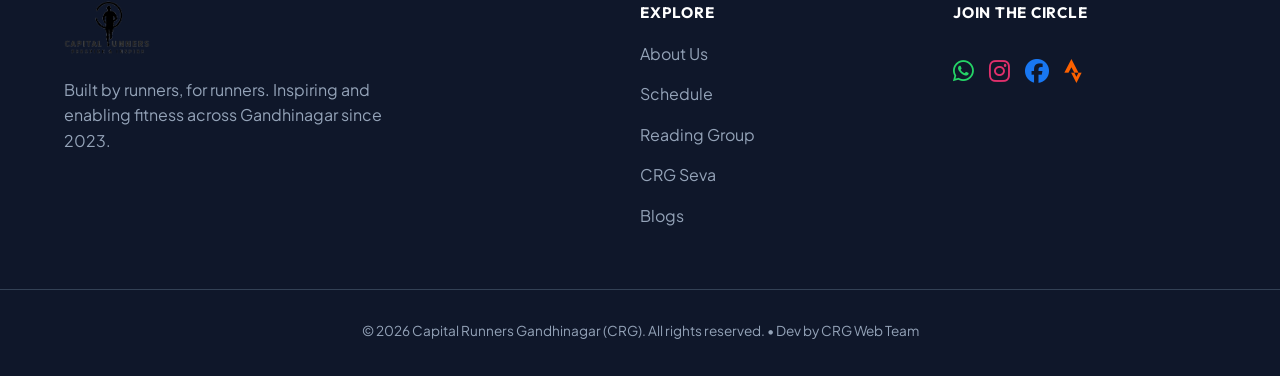
==== commit a41c7c83: "Shorten Who We Are texts, optimize card sizing, implement member portal redirection nav and sections" ====
--- a/index.html
+++ b/index.html
@@ -40,6 +40,7 @@
                 <a href="#collaborate" class="nav-item">Collaborate</a>
                 <a href="#contact" class="nav-item">Contact</a>
                 <a href="toastmasters.html" class="nav-item">Toastmasters</a>
+                <a href="https://script.google.com/macros/s/AKfycby2CDp3DHYl35o3qw1VqxoQ1PEQQ1EA6fSVq60Le11C4uaoh3gRTHDizqiuep9TyqRe/exec" target="_blank" class="nav-item portal-nav-link"><i class="fa-solid fa-user-lock"></i> Portal</a>
             </div>
             <a href="https://wa.me/919227157567?text=Hello%20CRG!%20I%20want%20to%20join%20the%20club." target="_blank" class="btn-join btn-nav-cta">Join the Pack</a>
             <button class="mobile-menu-btn" id="mobile-menu-btn" aria-label="Toggle Navigation Menu">
@@ -61,6 +62,7 @@
         <a href="#collaborate" class="mobile-nav-item">Collaborate</a>
         <a href="#contact" class="mobile-nav-item">Contact</a>
         <a href="toastmasters.html" class="mobile-nav-item">Toastmasters</a>
+        <a href="https://script.google.com/macros/s/AKfycby2CDp3DHYl35o3qw1VqxoQ1PEQQ1EA6fSVq60Le11C4uaoh3gRTHDizqiuep9TyqRe/exec" target="_blank" class="mobile-nav-item portal-mobile-link"><i class="fa-solid fa-user-lock"></i> Member Portal</a>
         <a href="https://wa.me/919227157567?text=Hello%20CRG!%20I%20want%20to%20join%20the%20club." target="_blank" class="btn-join mobile-cta">Join the Pack</a>
     </div>
 
@@ -120,7 +122,7 @@
                     </div>
                     <h3>The Spark</h3>
                     <p class="pillar-subtitle">Our Origin Story</p>
-                    <p>What started with just four passionate running enthusiasts in Gandhinagar has organically exploded into a powerhouse community. We are built by runners, for runners.</p>
+                    <p>Started with four running enthusiasts, we have grown organically into Gandhinagar's premier running community. Built by runners, for runners.</p>
                 </div>
                 
                 <!-- Pillar 2: The Fire -->
@@ -130,7 +132,7 @@
                     </div>
                     <h3>The Fire</h3>
                     <p class="pillar-subtitle">Our Mission</p>
-                    <p>To cultivate a disciplined, timetable-driven space where runners of all levels thrive, push their limits, and build a lasting relationship with fitness.</p>
+                    <p>To provide a structured, timetable-driven training environment where runners of all levels push their limits and build consistency.</p>
                 </div>
                 
                 <!-- Pillar 3: The Sunrise -->
@@ -140,7 +142,7 @@
                     </div>
                     <h3>The Sunrise</h3>
                     <p class="pillar-subtitle">Our Vision</p>
-                    <p>To rewrite Gandhinagar's active lifestyle blueprint, fostering a brotherhood of runners who turn personal sweat into a shared, positive community force.</p>
+                    <p>To foster a strong fitness family in Gandhinagar that turns personal sweat and training into a positive, shared community force.</p>
                 </div>
             </div>
 
@@ -607,6 +609,26 @@
         </div>
     </section>
 
+    <!-- Member Portal Section -->
+    <section class="member-portal-section id-anchor" id="members">
+        <div class="container">
+            <div class="portal-card scroll-reveal">
+                <div class="portal-content">
+                    <div class="portal-icon-badge">
+                        <i class="fa-solid fa-user-lock"></i>
+                    </div>
+                    <div class="portal-text">
+                        <h2>Member Portal</h2>
+                        <p>Access your personal runner profile, check weekly training points, and log active attendance sessions on our internal portal.</p>
+                    </div>
+                    <a href="https://script.google.com/macros/s/AKfycby2CDp3DHYl35o3qw1VqxoQ1PEQQ1EA6fSVq60Le11C4uaoh3gRTHDizqiuep9TyqRe/exec" target="_blank" class="btn btn-primary portal-btn">
+                        <span>Access Portal</span> <i class="fa-solid fa-arrow-right-to-bracket"></i>
+                    </a>
+                </div>
+            </div>
+        </div>
+    </section>
+
     <!-- Contact Section -->
     <section class="contact-section id-anchor" id="contact">
         <div class="container">
--- a/index.css
+++ b/index.css
@@ -557,7 +557,7 @@
     background: var(--bg-white);
     border: 1px solid var(--border-color);
     border-radius: 12px;
-    padding: 40px 30px;
+    padding: 24px 20px;
     text-align: center;
     box-shadow: var(--shadow-sm);
     transition: all 0.3s cubic-bezier(0.165, 0.84, 0.44, 1);
@@ -586,14 +586,14 @@
 }
 
 .pillar-icon-box {
-    width: 65px;
-    height: 65px;
+    width: 52px;
+    height: 52px;
     border-radius: 50%;
     display: flex;
     align-items: center;
     justify-content: center;
-    margin: 0 auto 24px auto;
-    font-size: 1.5rem;
+    margin: 0 auto 16px auto;
+    font-size: 1.25rem;
     transition: var(--transition);
 }
 
@@ -663,7 +663,7 @@
     background: var(--bg-white);
     border: 1px solid var(--border-color);
     border-radius: 12px;
-    padding: 30px 20px;
+    padding: 20px 15px;
     cursor: pointer;
     transition: all 0.3s cubic-bezier(0.165, 0.84, 0.44, 1);
     display: flex;
@@ -686,9 +686,9 @@
 }
 
 .vibe-icon {
-    font-size: 1.8rem;
-    color: var(--text-muted);
-    margin-bottom: 16px;
+    font-size: 1.5rem;
+    color: var(--text-muted);
+    margin-bottom: 12px;
     transition: var(--transition);
 }
 
@@ -1647,6 +1647,8 @@
     font-size: 1.15rem;
     color: var(--text-main);
     font-weight: 700;
+    word-break: break-word;
+    overflow-wrap: anywhere;
 }
 
 .info-item a:hover {
@@ -2260,6 +2262,9 @@
     }
     .runner-vibe-container {
         padding: 30px 20px !important;
+    }
+    .info-item a {
+        font-size: 0.98rem !important;
     }
 
     /* Hero Typography & CTAs */
@@ -2638,6 +2643,115 @@
     background: white;
 }
 
-
-
-
+/* Member Portal Section */
+.member-portal-section {
+    padding: 90px 0;
+    background-color: var(--bg-dark);
+}
+
+.portal-card {
+    background: rgba(15, 23, 42, 0.4);
+    border: 2px solid rgba(255, 255, 255, 0.05);
+    border-radius: 20px;
+    padding: 50px 40px;
+    position: relative;
+    overflow: hidden;
+    backdrop-filter: blur(12px);
+    -webkit-backdrop-filter: blur(12px);
+    box-shadow: 0 10px 30px rgba(0, 0, 0, 0.2);
+}
+
+/* Glowing Border Effect */
+.portal-card::after {
+    content: '';
+    position: absolute;
+    top: 0;
+    left: 0;
+    width: 100%;
+    height: 100%;
+    border-radius: 20px;
+    border: 2px solid transparent;
+    background: linear-gradient(135deg, var(--primary), #ef4444) border-box;
+    -webkit-mask: linear-gradient(#fff 0 0) padding-box, linear-gradient(#fff 0 0);
+    -webkit-mask-composite: destination-out;
+    mask-composite: exclude;
+    opacity: 0.15;
+    transition: opacity 0.3s ease;
+    pointer-events: none;
+}
+
+.portal-card:hover::after {
+    opacity: 0.45;
+}
+
+.portal-content {
+    display: flex;
+    align-items: center;
+    justify-content: space-between;
+    gap: 40px;
+}
+
+.portal-icon-badge {
+    width: 70px;
+    height: 70px;
+    background: rgba(239, 68, 68, 0.1);
+    color: var(--primary);
+    border-radius: 16px;
+    display: flex;
+    align-items: center;
+    justify-content: center;
+    font-size: 2rem;
+    flex-shrink: 0;
+    box-shadow: 0 4px 15px rgba(239, 68, 68, 0.1);
+}
+
+.portal-text {
+    flex-grow: 1;
+}
+
+.portal-text h2 {
+    font-size: 2rem;
+    font-family: var(--font-heading);
+    color: var(--text-white);
+    margin-bottom: 10px;
+}
+
+.portal-text p {
+    font-size: 1.05rem;
+    color: var(--text-muted);
+    max-width: 650px;
+}
+
+.portal-btn {
+    display: flex;
+    align-items: center;
+    gap: 10px;
+    padding: 16px 32px;
+    font-size: 1rem;
+    font-weight: 700;
+    border-radius: 8px;
+    white-space: nowrap;
+    box-shadow: 0 4px 15px var(--primary-glow);
+    color: var(--text-white) !important;
+}
+
+/* Portal Mobile Overrides */
+@media (max-width: 991px) {
+    .portal-content {
+        flex-direction: column;
+        text-align: center;
+        gap: 24px;
+    }
+    
+    .portal-icon-badge {
+        margin: 0 auto;
+    }
+    
+    .portal-card {
+        padding: 40px 24px;
+    }
+}
+
+
+
+
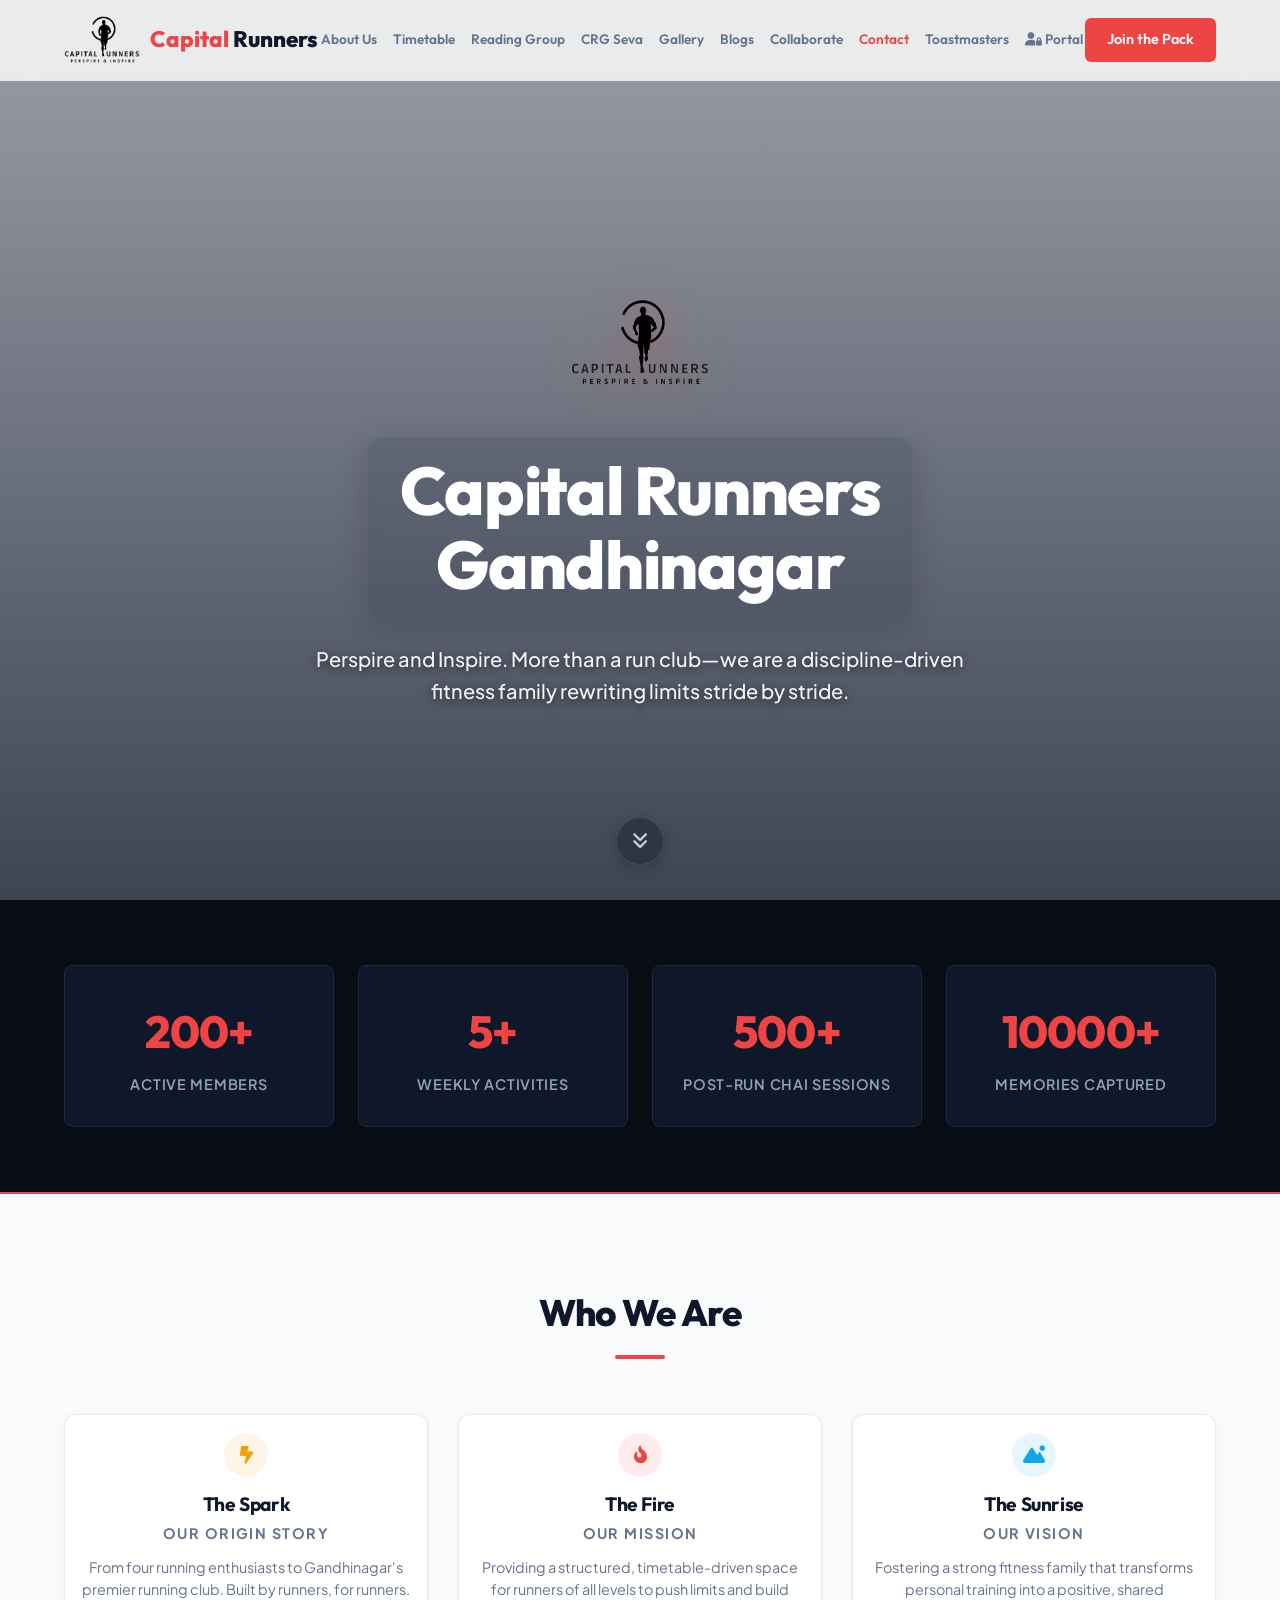
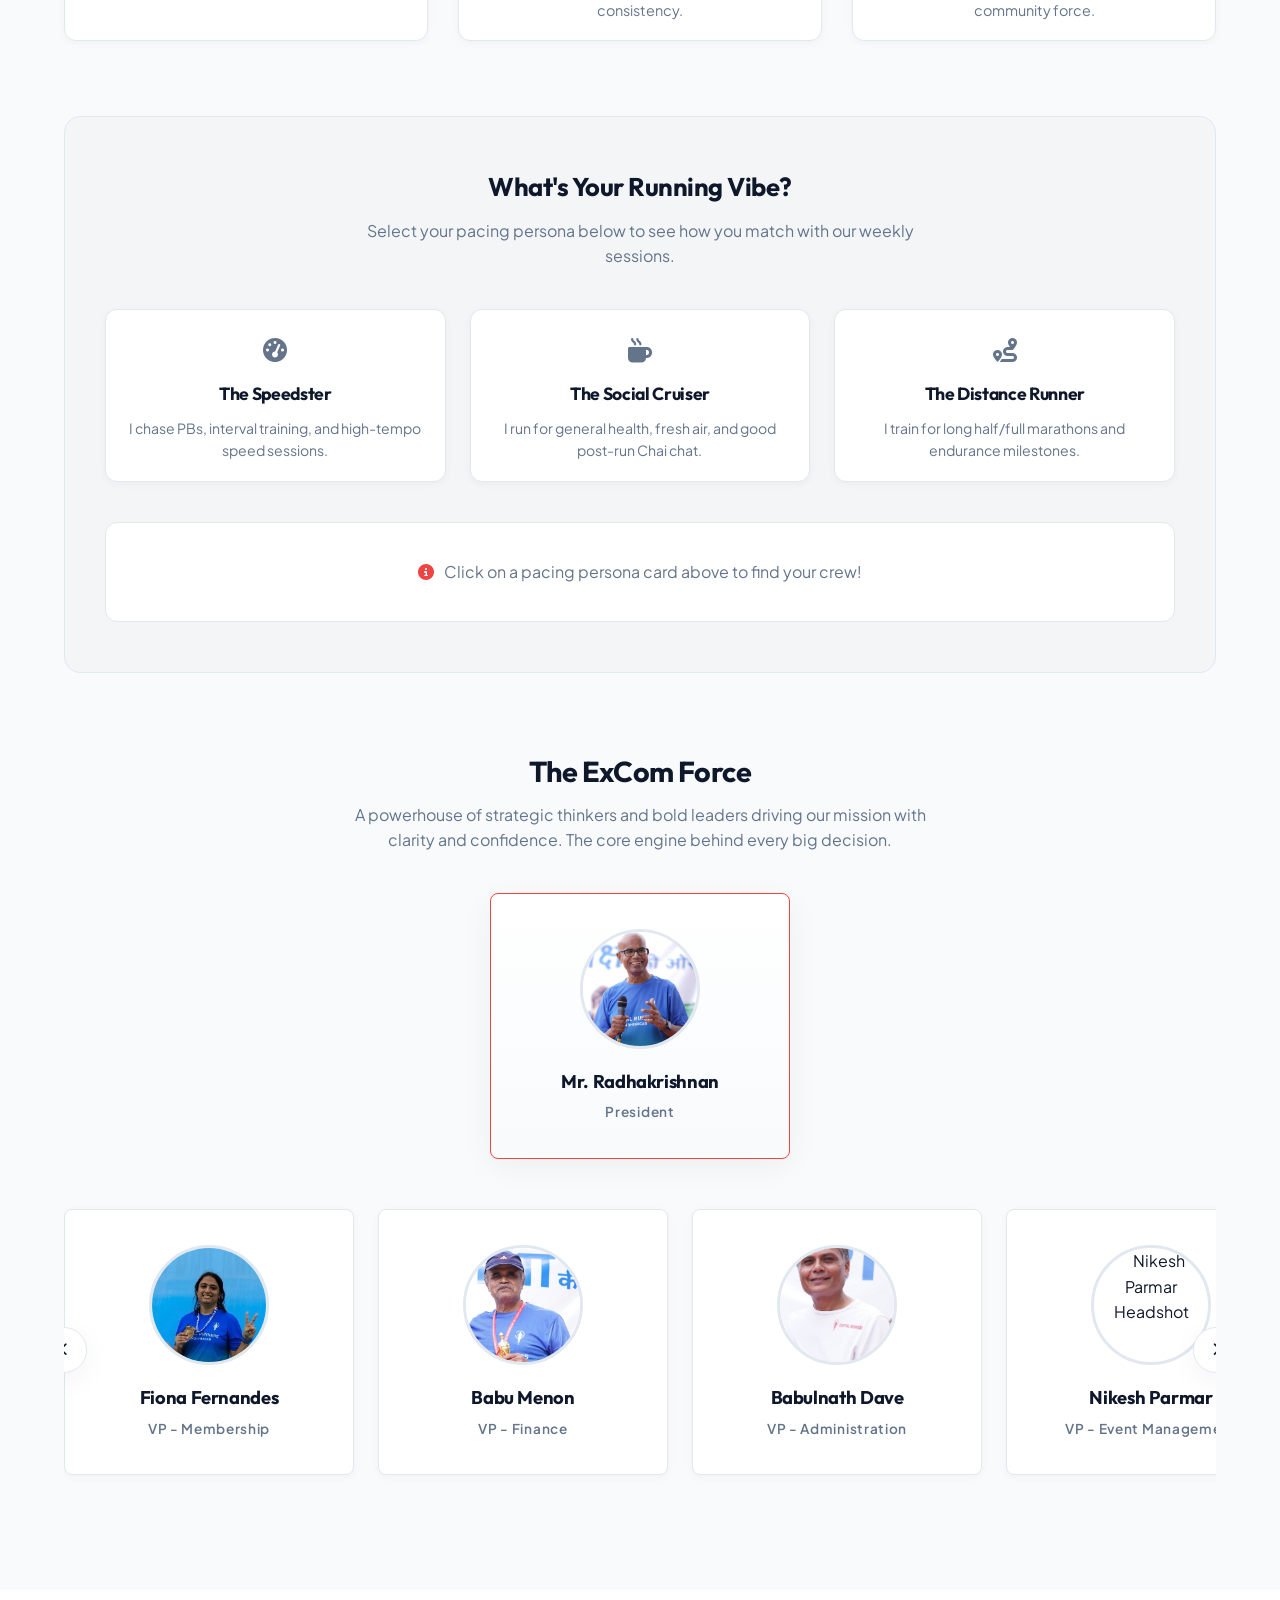
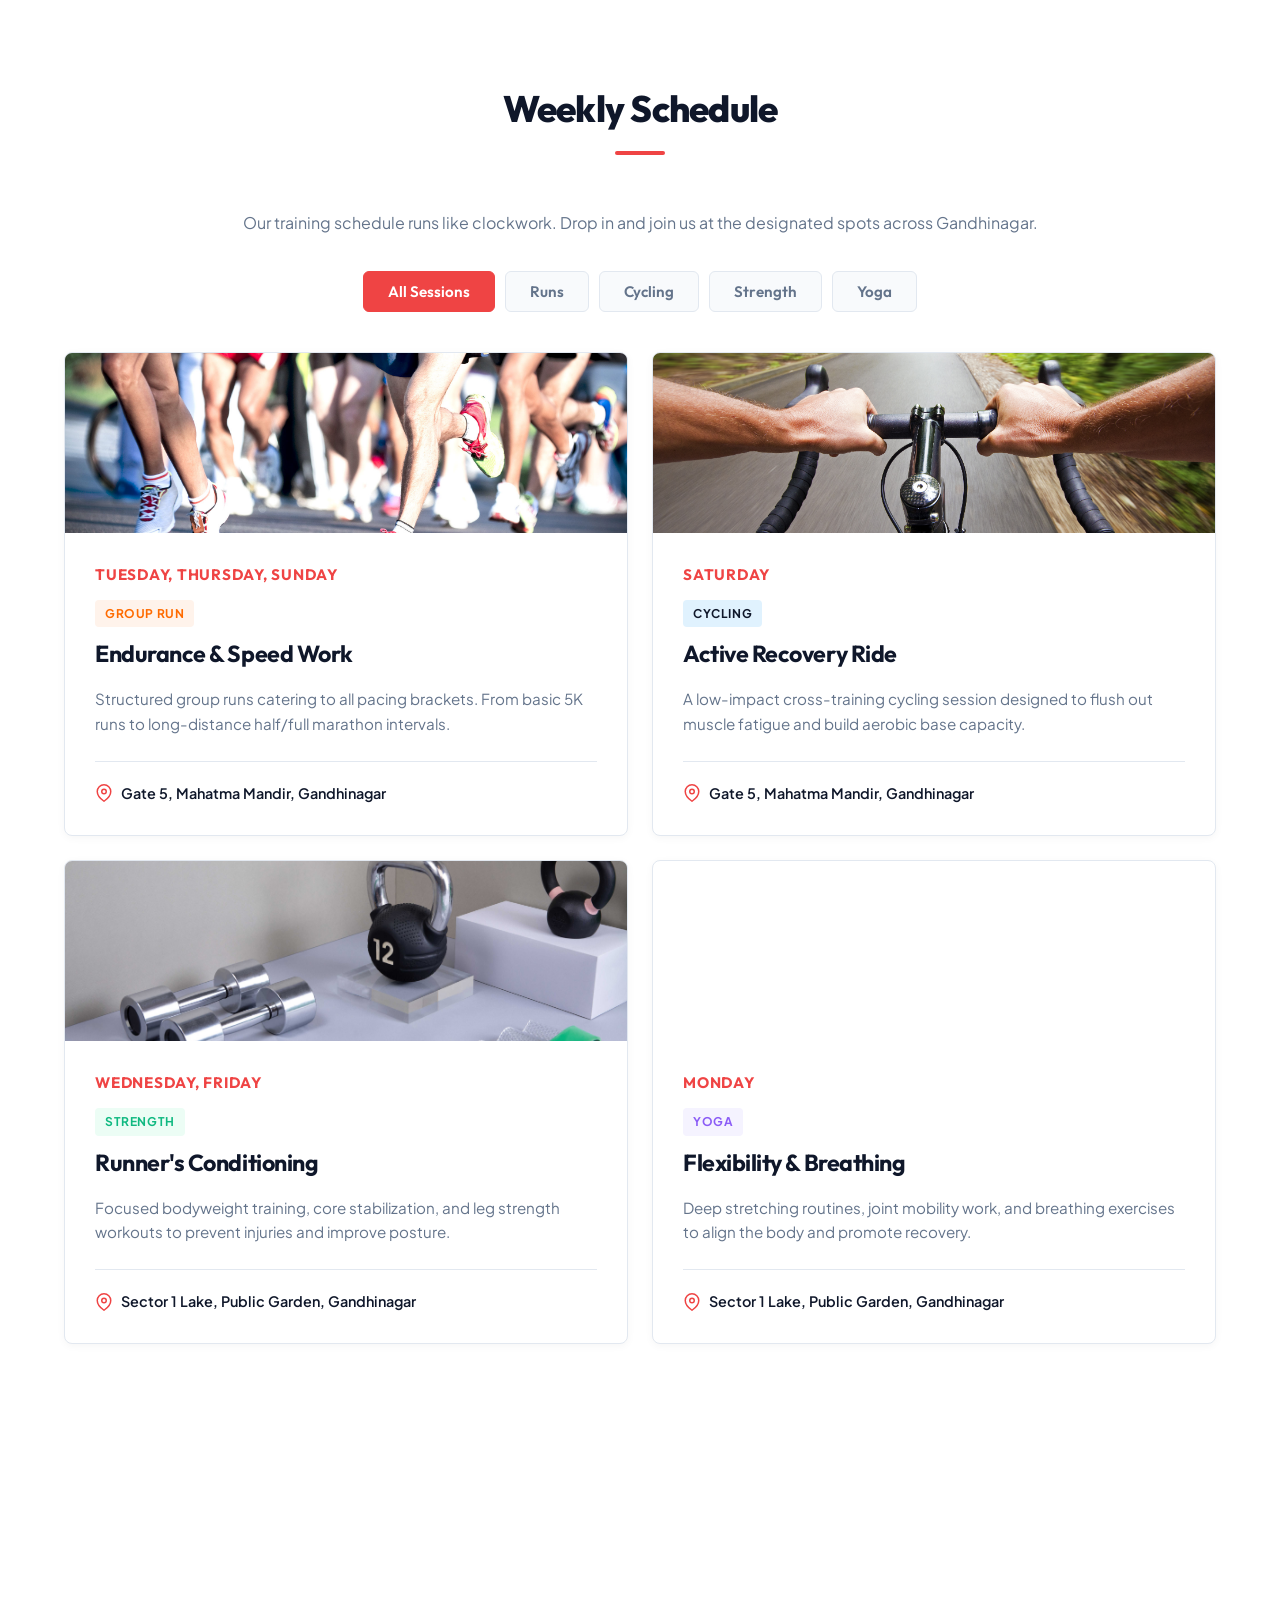
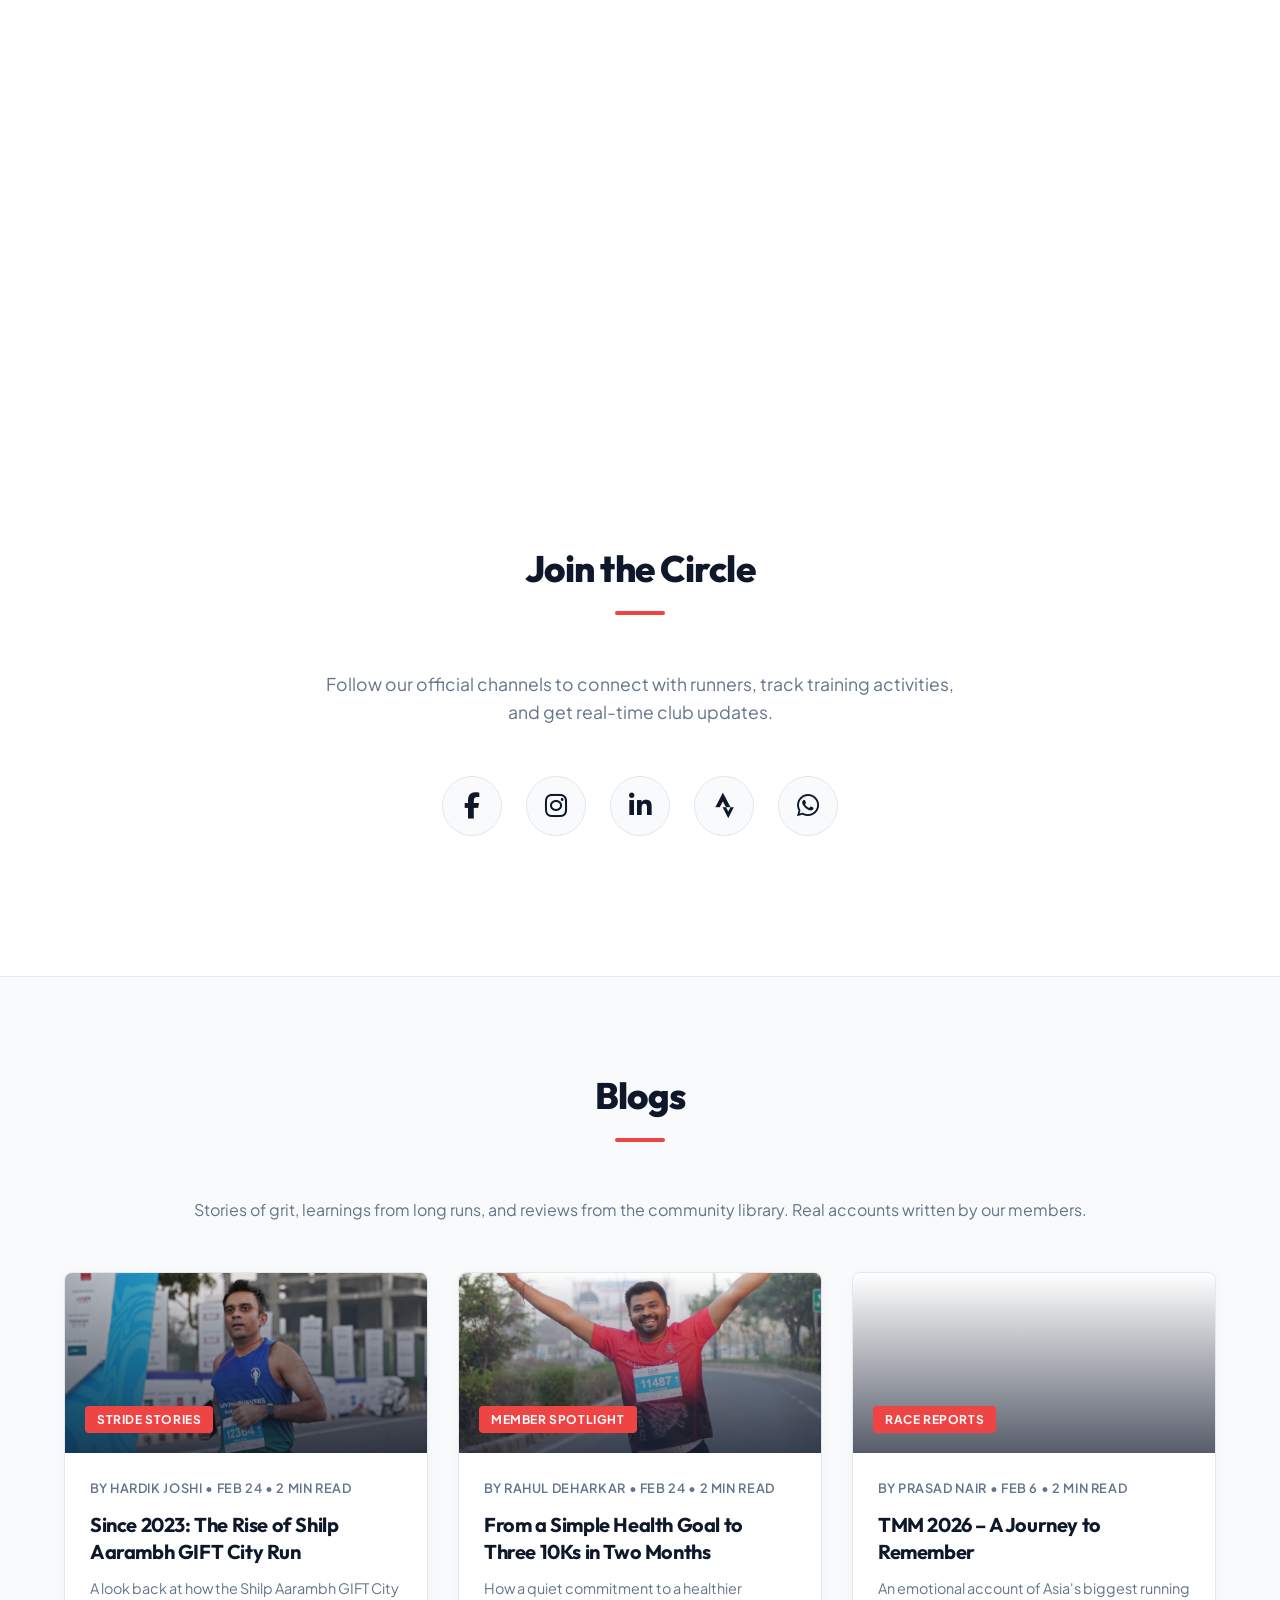
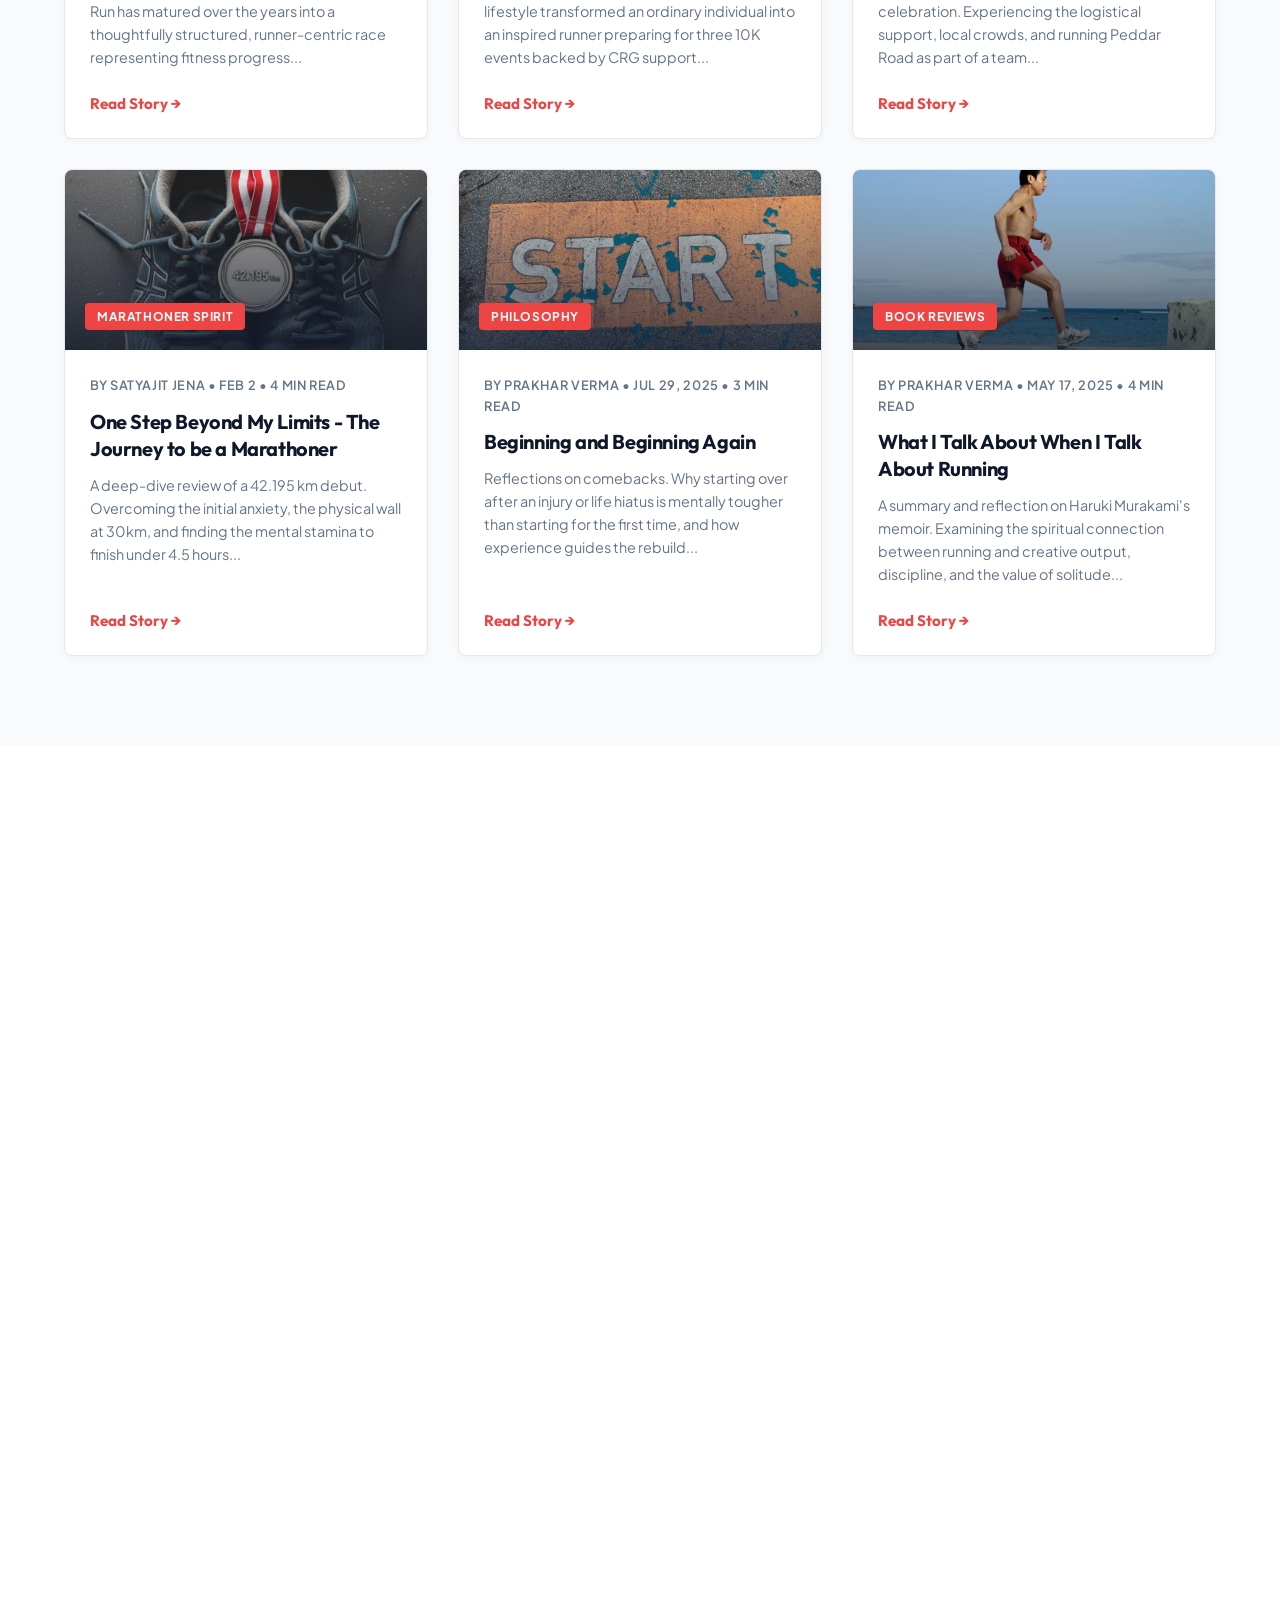
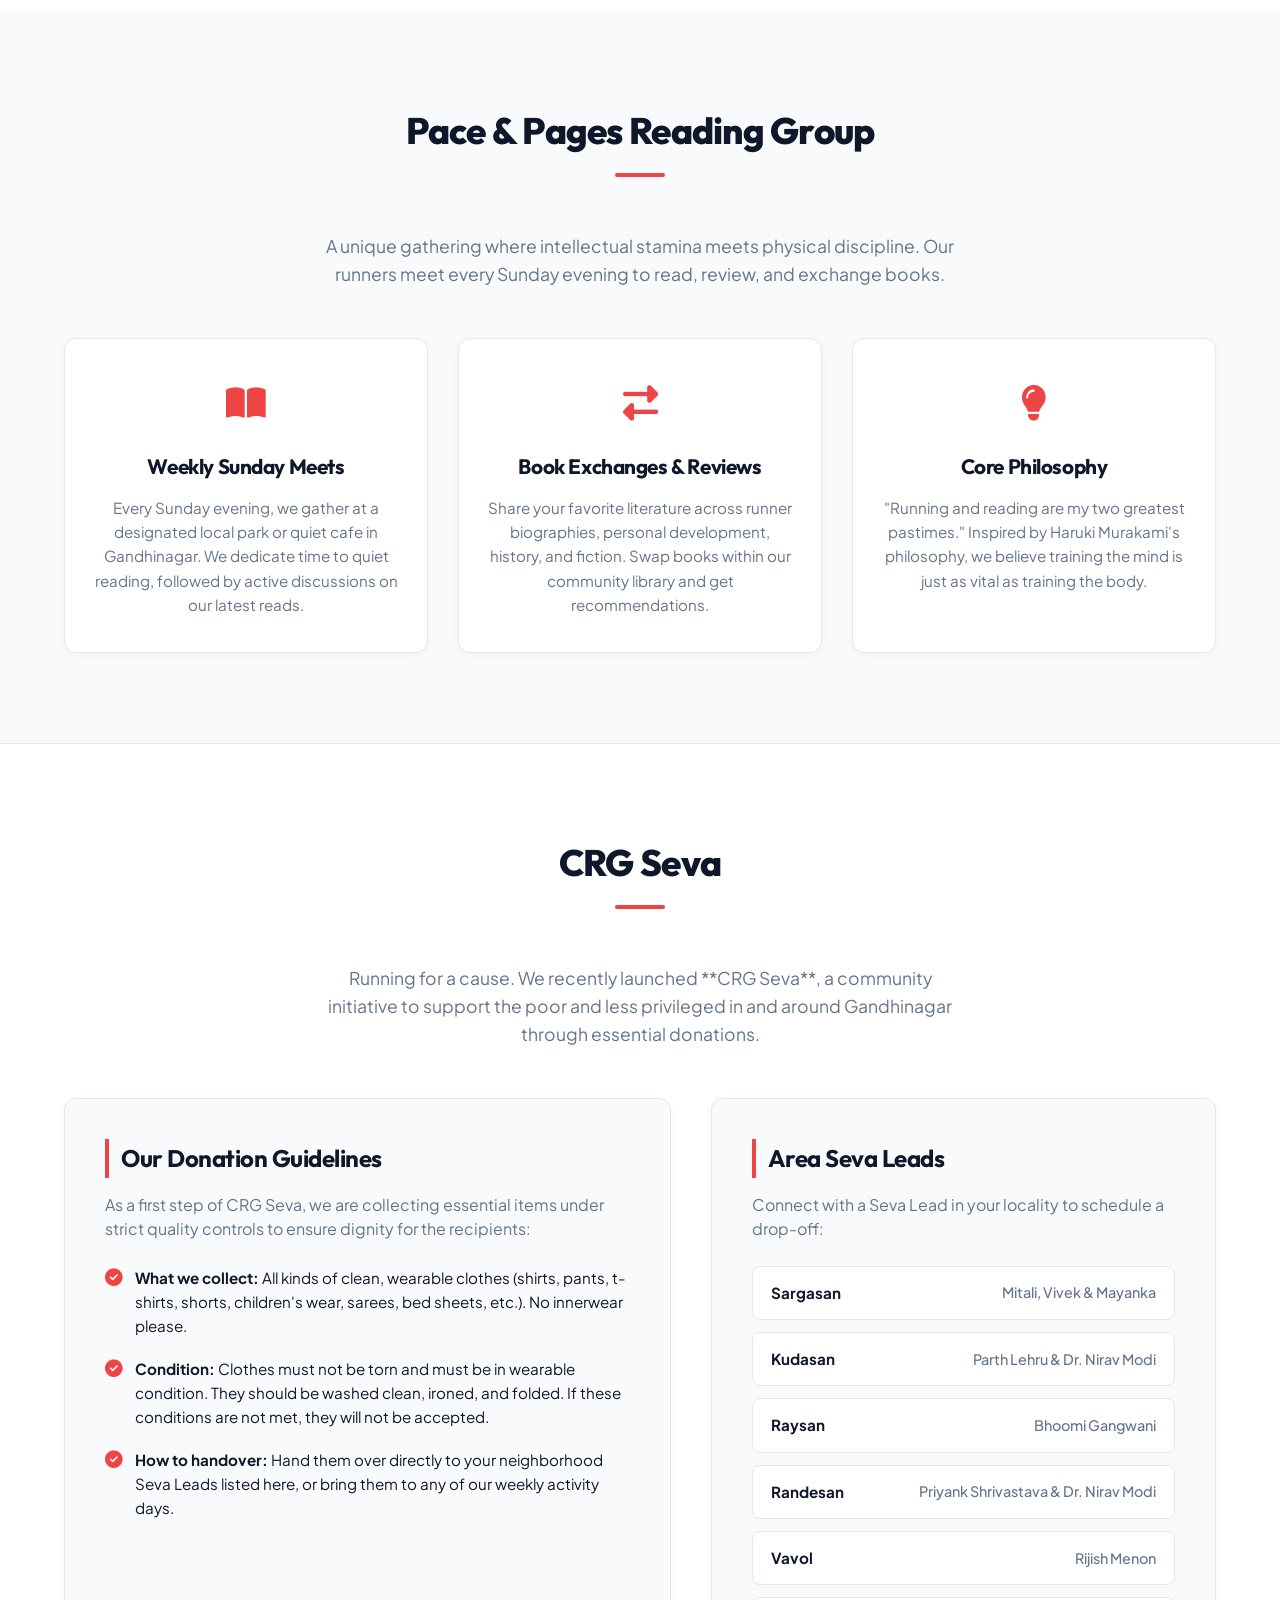
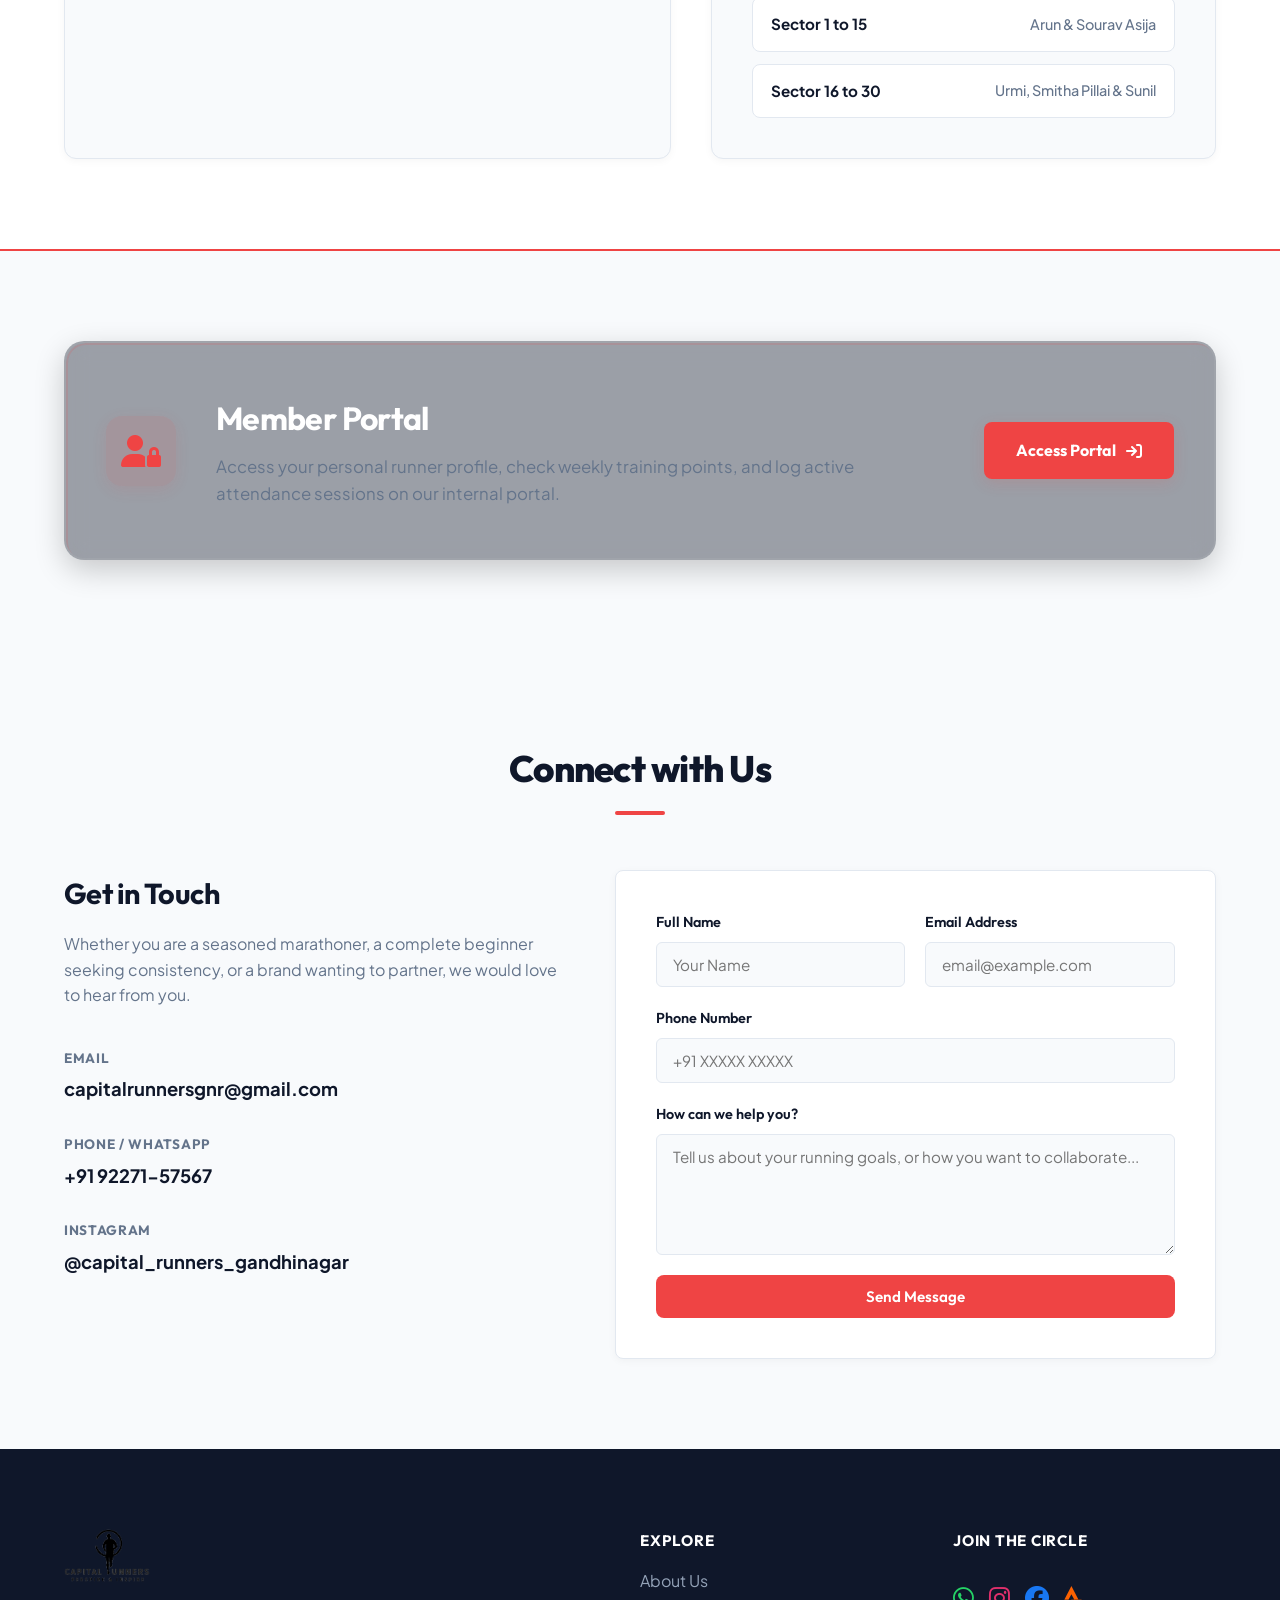
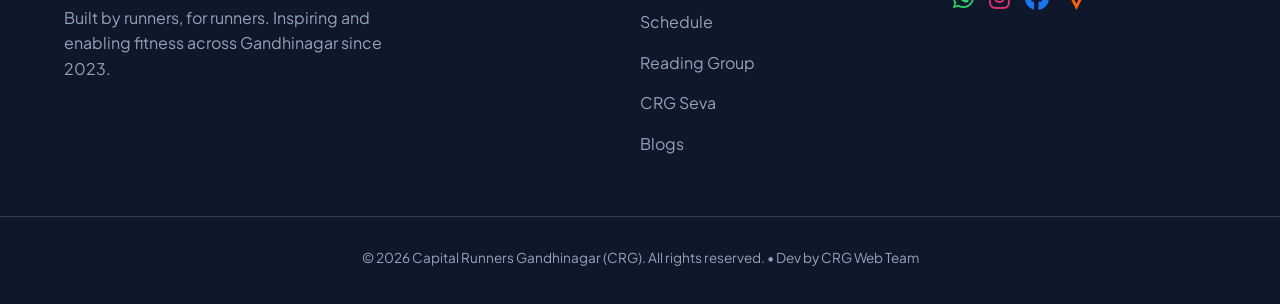
==== commit 58865879: "Optimize Who We Are section layout sizing, shrink card padding/fonts, and shorten Spark, Fire, Sunri" ====
--- a/index.html
+++ b/index.html
@@ -122,7 +122,7 @@
                     </div>
                     <h3>The Spark</h3>
                     <p class="pillar-subtitle">Our Origin Story</p>
-                    <p>Started with four running enthusiasts, we have grown organically into Gandhinagar's premier running community. Built by runners, for runners.</p>
+                    <p>From four running enthusiasts to Gandhinagar's premier running club. Built by runners, for runners.</p>
                 </div>
                 
                 <!-- Pillar 2: The Fire -->
@@ -132,7 +132,7 @@
                     </div>
                     <h3>The Fire</h3>
                     <p class="pillar-subtitle">Our Mission</p>
-                    <p>To provide a structured, timetable-driven training environment where runners of all levels push their limits and build consistency.</p>
+                    <p>Providing a structured, timetable-driven space for runners of all levels to push limits and build consistency.</p>
                 </div>
                 
                 <!-- Pillar 3: The Sunrise -->
@@ -142,7 +142,7 @@
                     </div>
                     <h3>The Sunrise</h3>
                     <p class="pillar-subtitle">Our Vision</p>
-                    <p>To foster a strong fitness family in Gandhinagar that turns personal sweat and training into a positive, shared community force.</p>
+                    <p>Fostering a strong fitness family that transforms personal training into a positive, shared community force.</p>
                 </div>
             </div>
 
--- a/index.css
+++ b/index.css
@@ -557,7 +557,7 @@
     background: var(--bg-white);
     border: 1px solid var(--border-color);
     border-radius: 12px;
-    padding: 24px 20px;
+    padding: 18px 15px;
     text-align: center;
     box-shadow: var(--shadow-sm);
     transition: all 0.3s cubic-bezier(0.165, 0.84, 0.44, 1);
@@ -586,14 +586,14 @@
 }
 
 .pillar-icon-box {
-    width: 52px;
-    height: 52px;
+    width: 44px;
+    height: 44px;
     border-radius: 50%;
     display: flex;
     align-items: center;
     justify-content: center;
-    margin: 0 auto 16px auto;
-    font-size: 1.25rem;
+    margin: 0 auto 12px auto;
+    font-size: 1.1rem;
     transition: var(--transition);
 }
 
@@ -616,25 +616,25 @@
 }
 
 .pillar-card h3 {
-    font-size: 1.4rem;
+    font-size: 1.2rem;
     font-family: var(--font-heading);
-    margin-bottom: 6px;
+    margin-bottom: 4px;
     color: var(--text-main);
 }
 
 .pillar-subtitle {
-    font-size: 0.8rem;
+    font-size: 0.75rem;
     text-transform: uppercase;
     letter-spacing: 0.1em;
     font-weight: 700;
     color: var(--text-muted);
-    margin-bottom: 18px;
+    margin-bottom: 12px;
 }
 
 .pillar-card p {
-    font-size: 0.95rem;
-    color: var(--text-muted);
-    line-height: 1.6;
+    font-size: 0.9rem;
+    color: var(--text-muted);
+    line-height: 1.5;
 }
 
 /* Interactive Vibe Section */
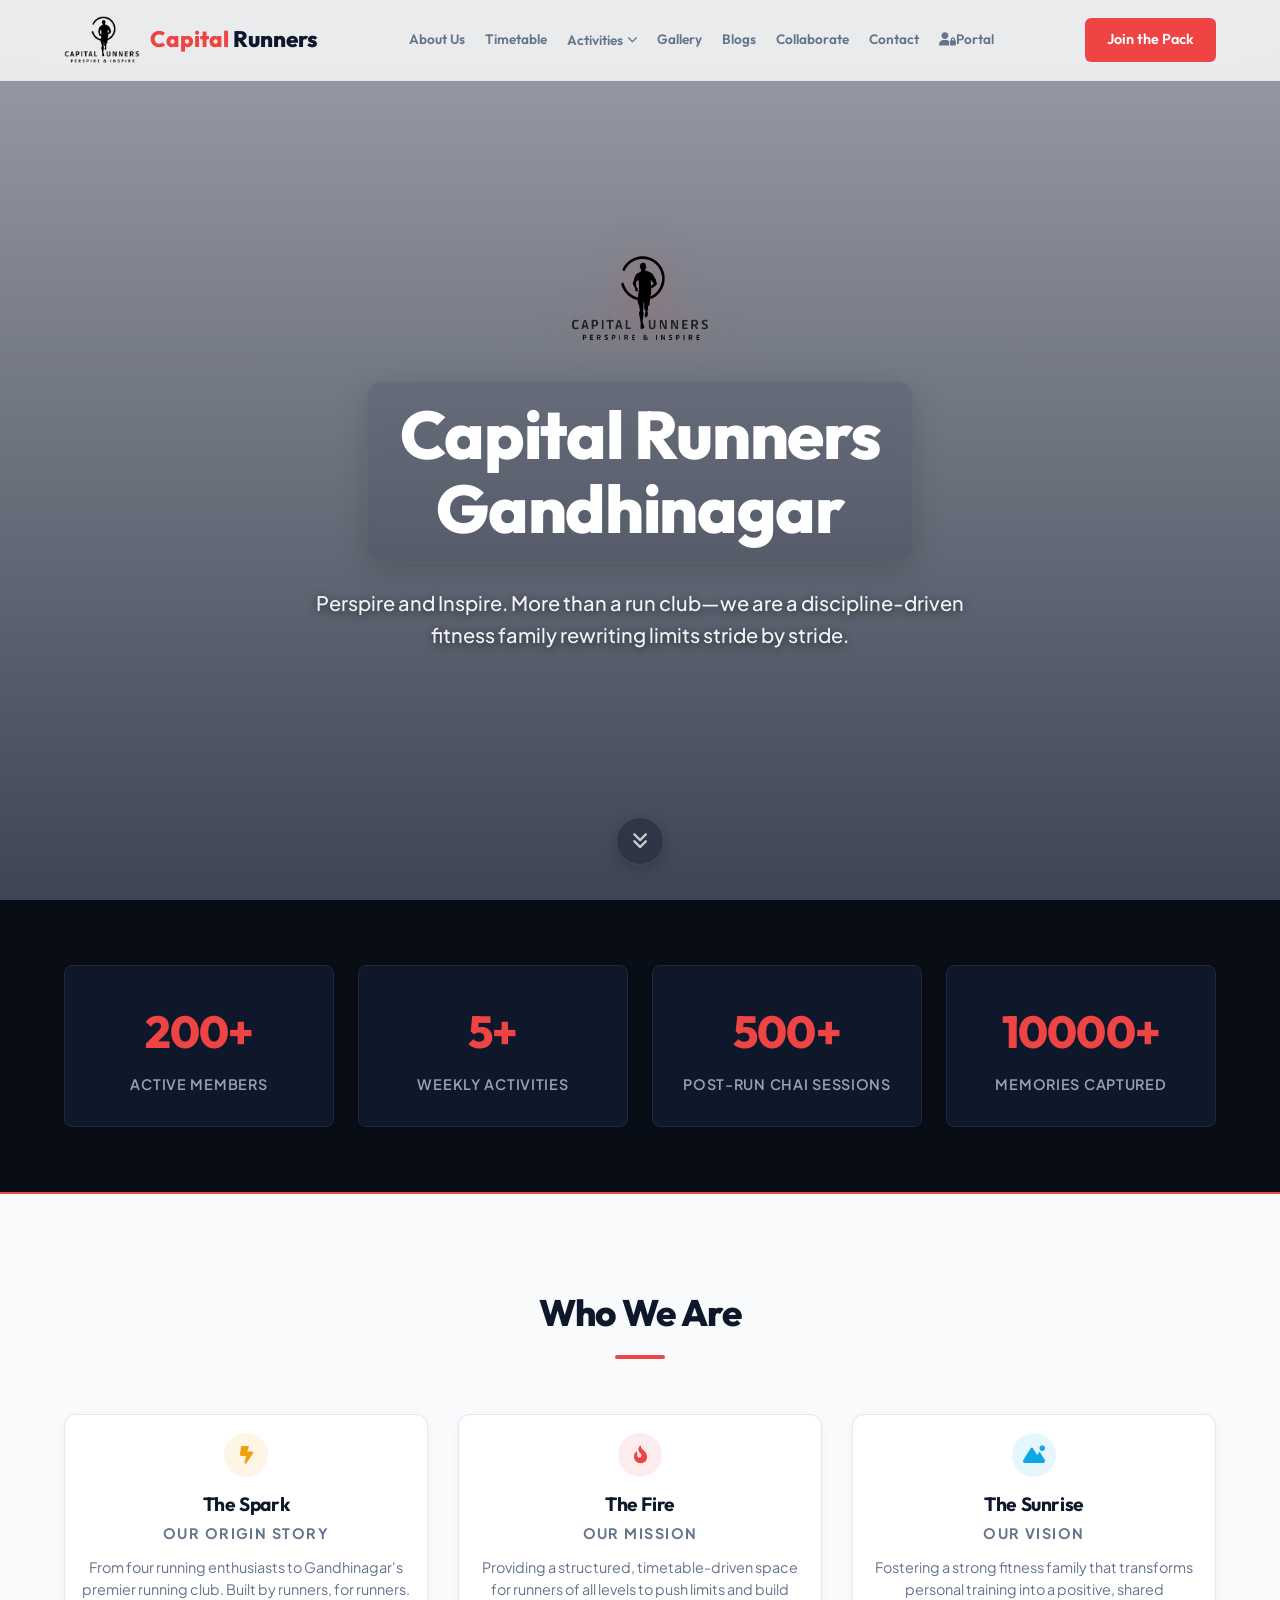
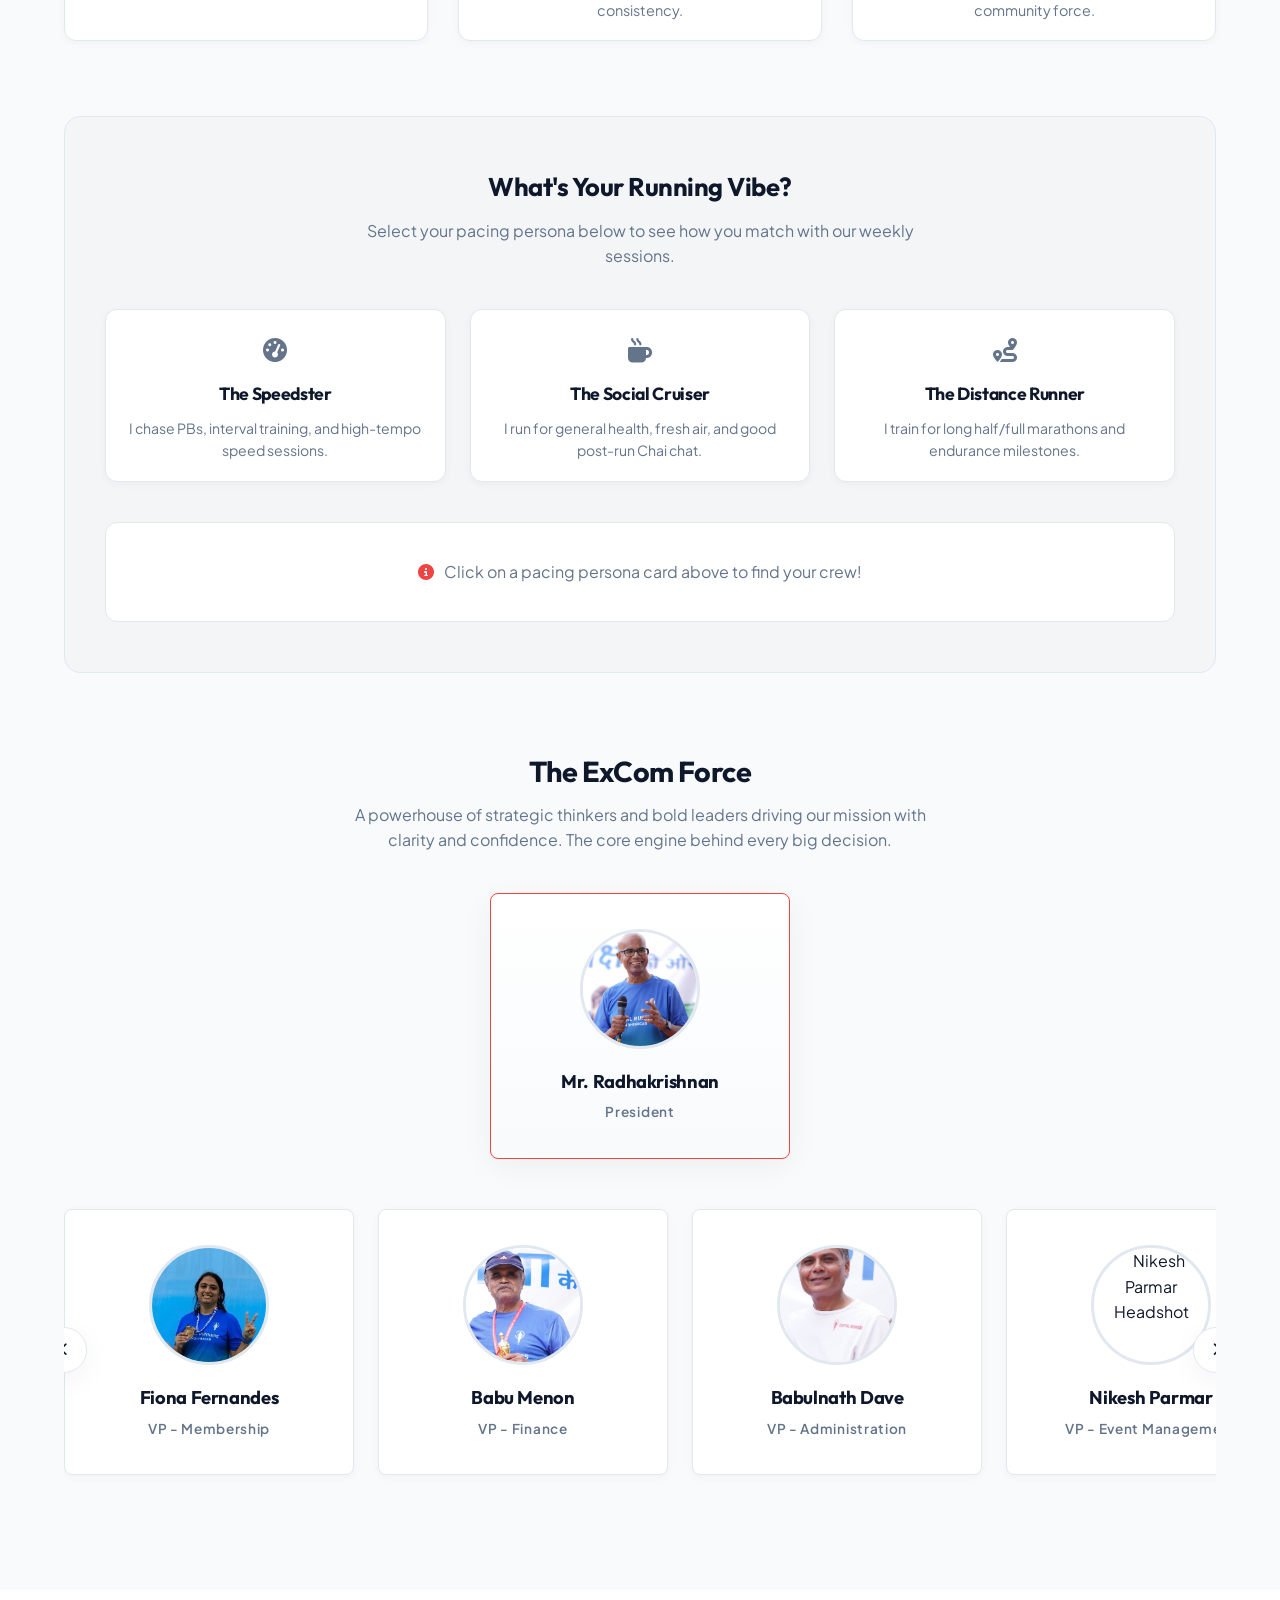
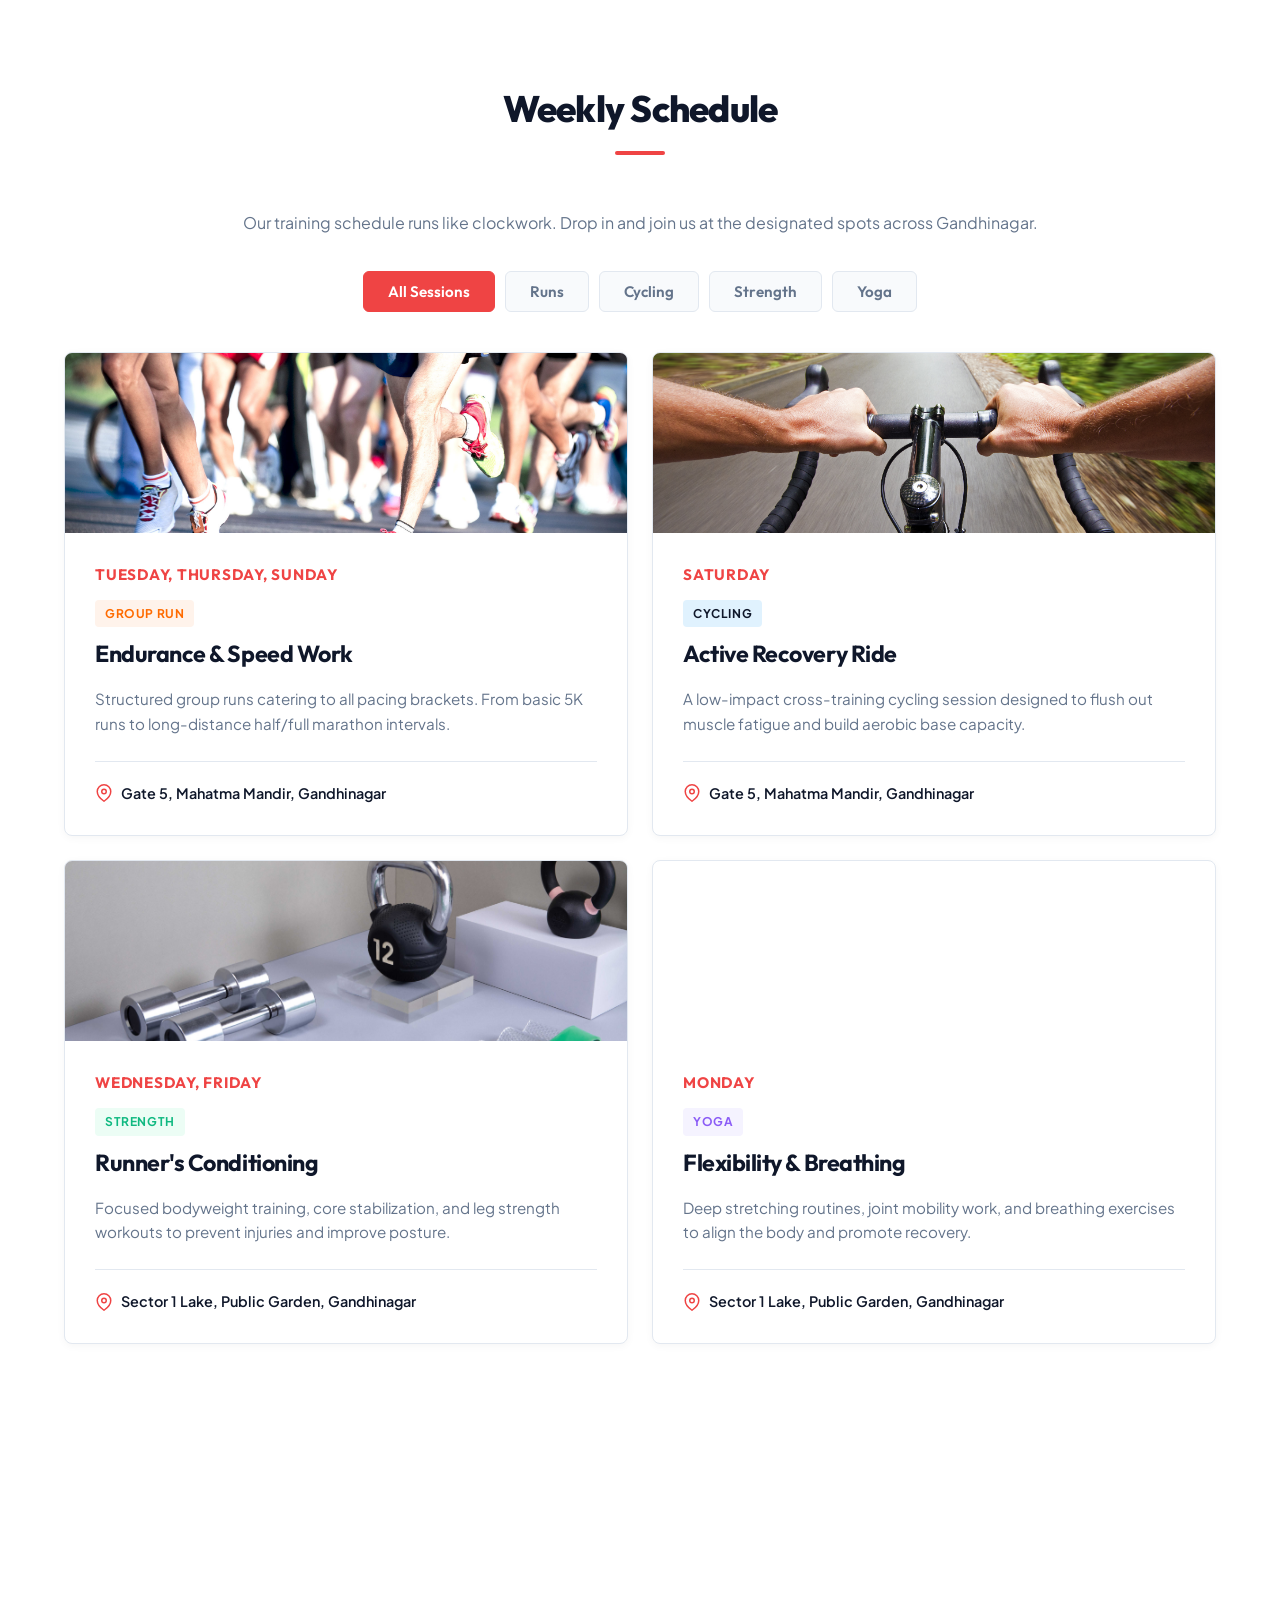
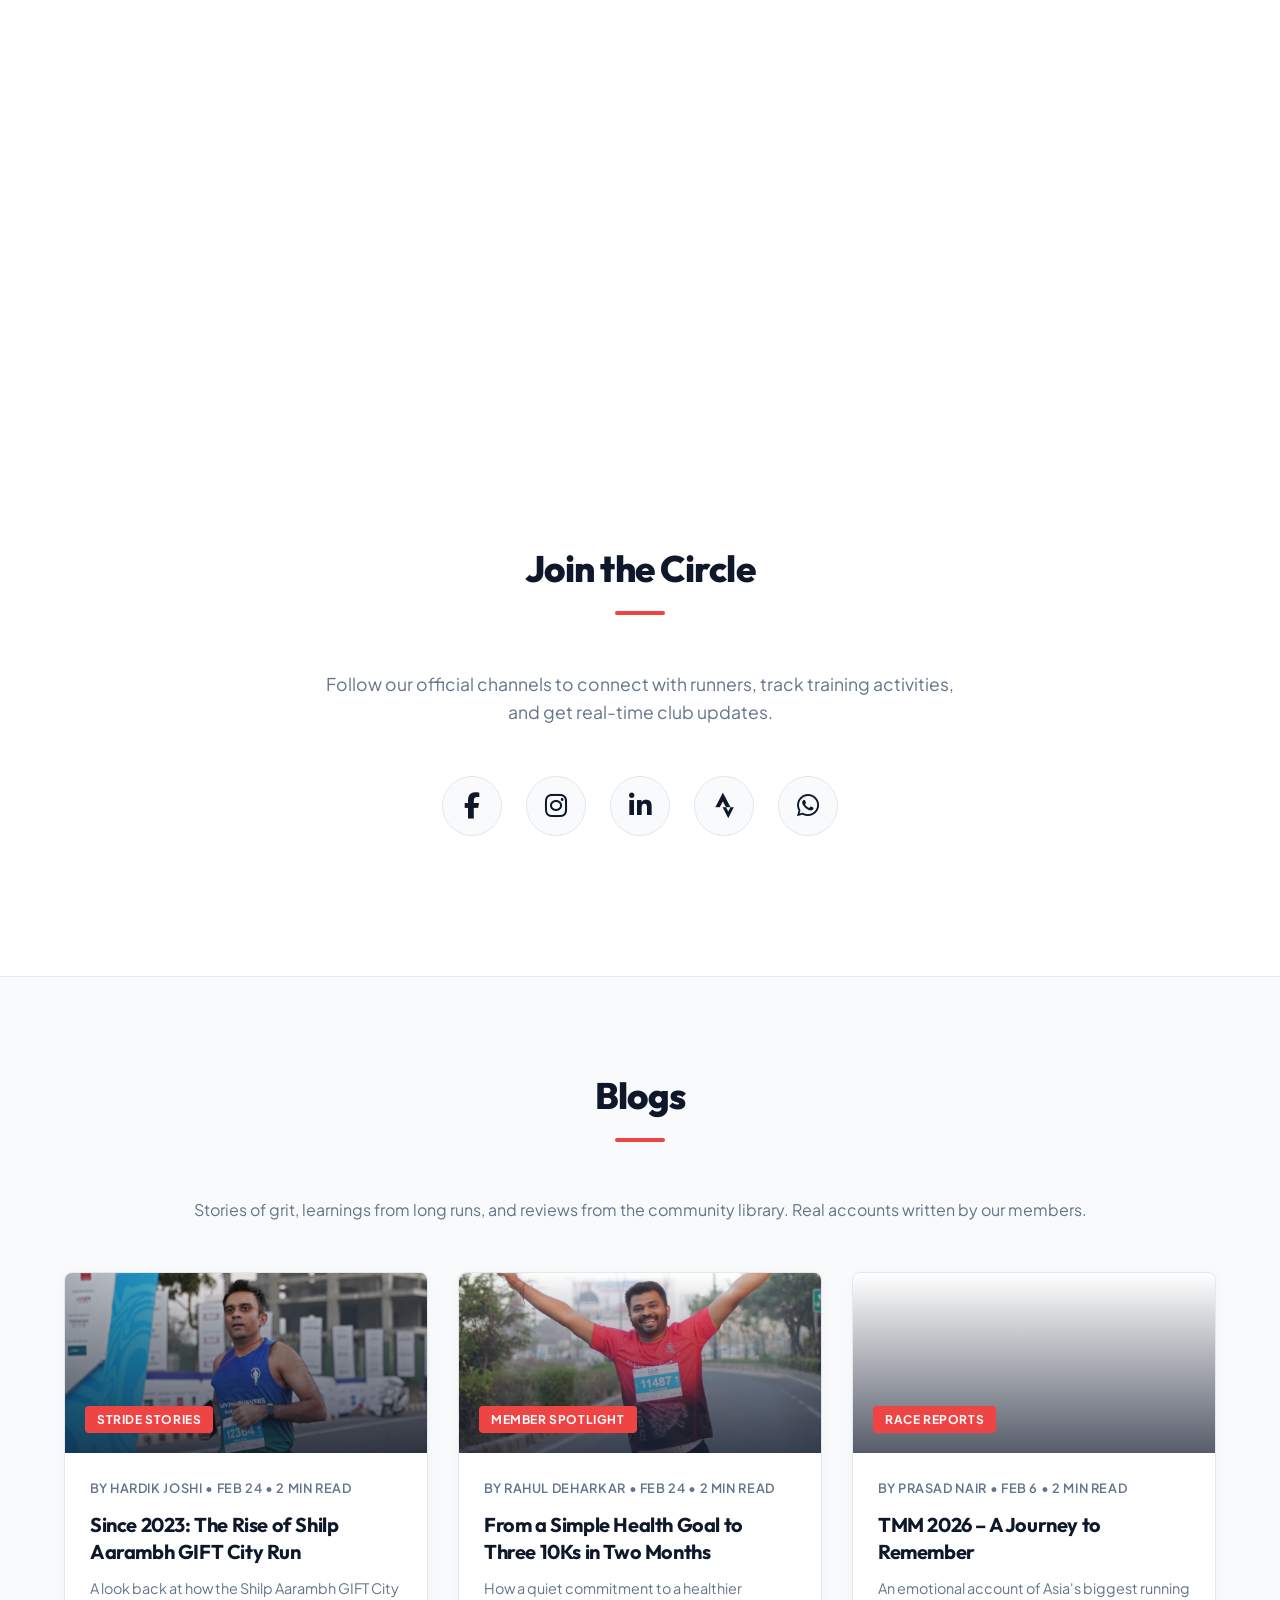
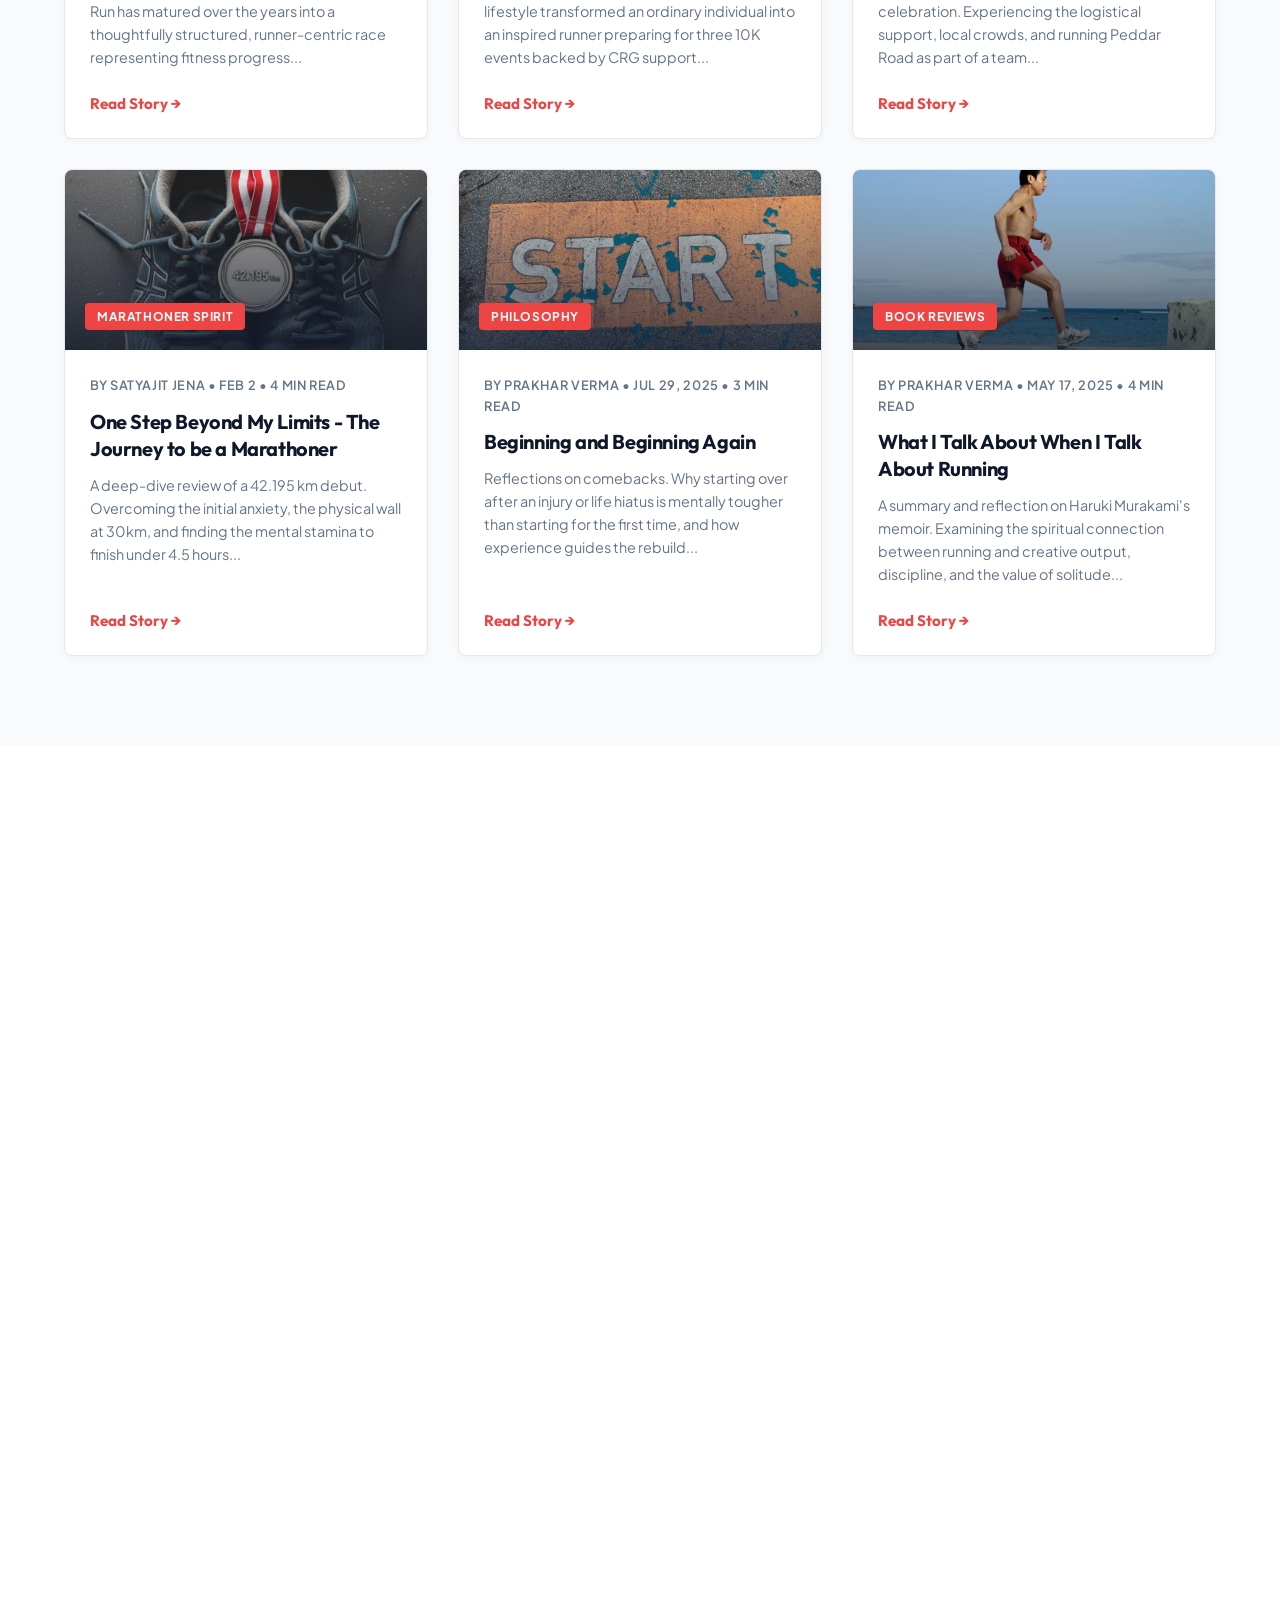
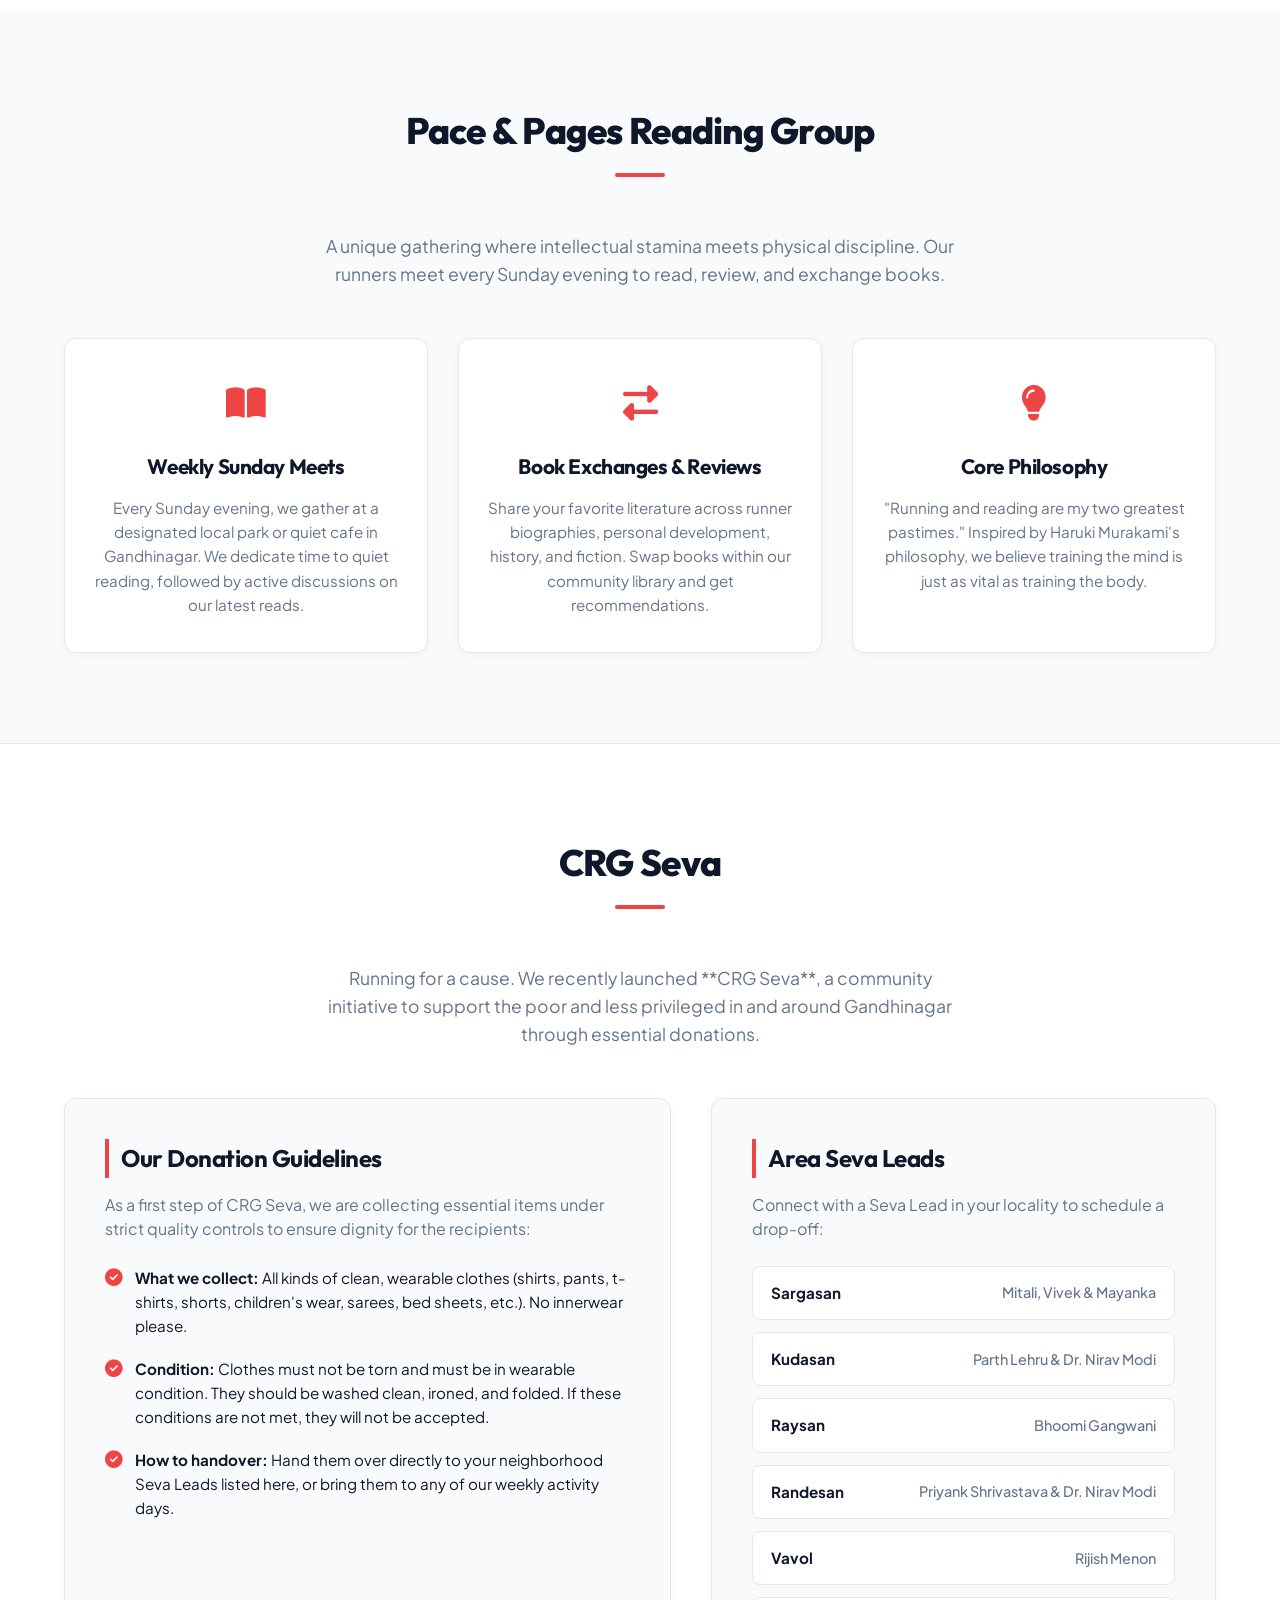
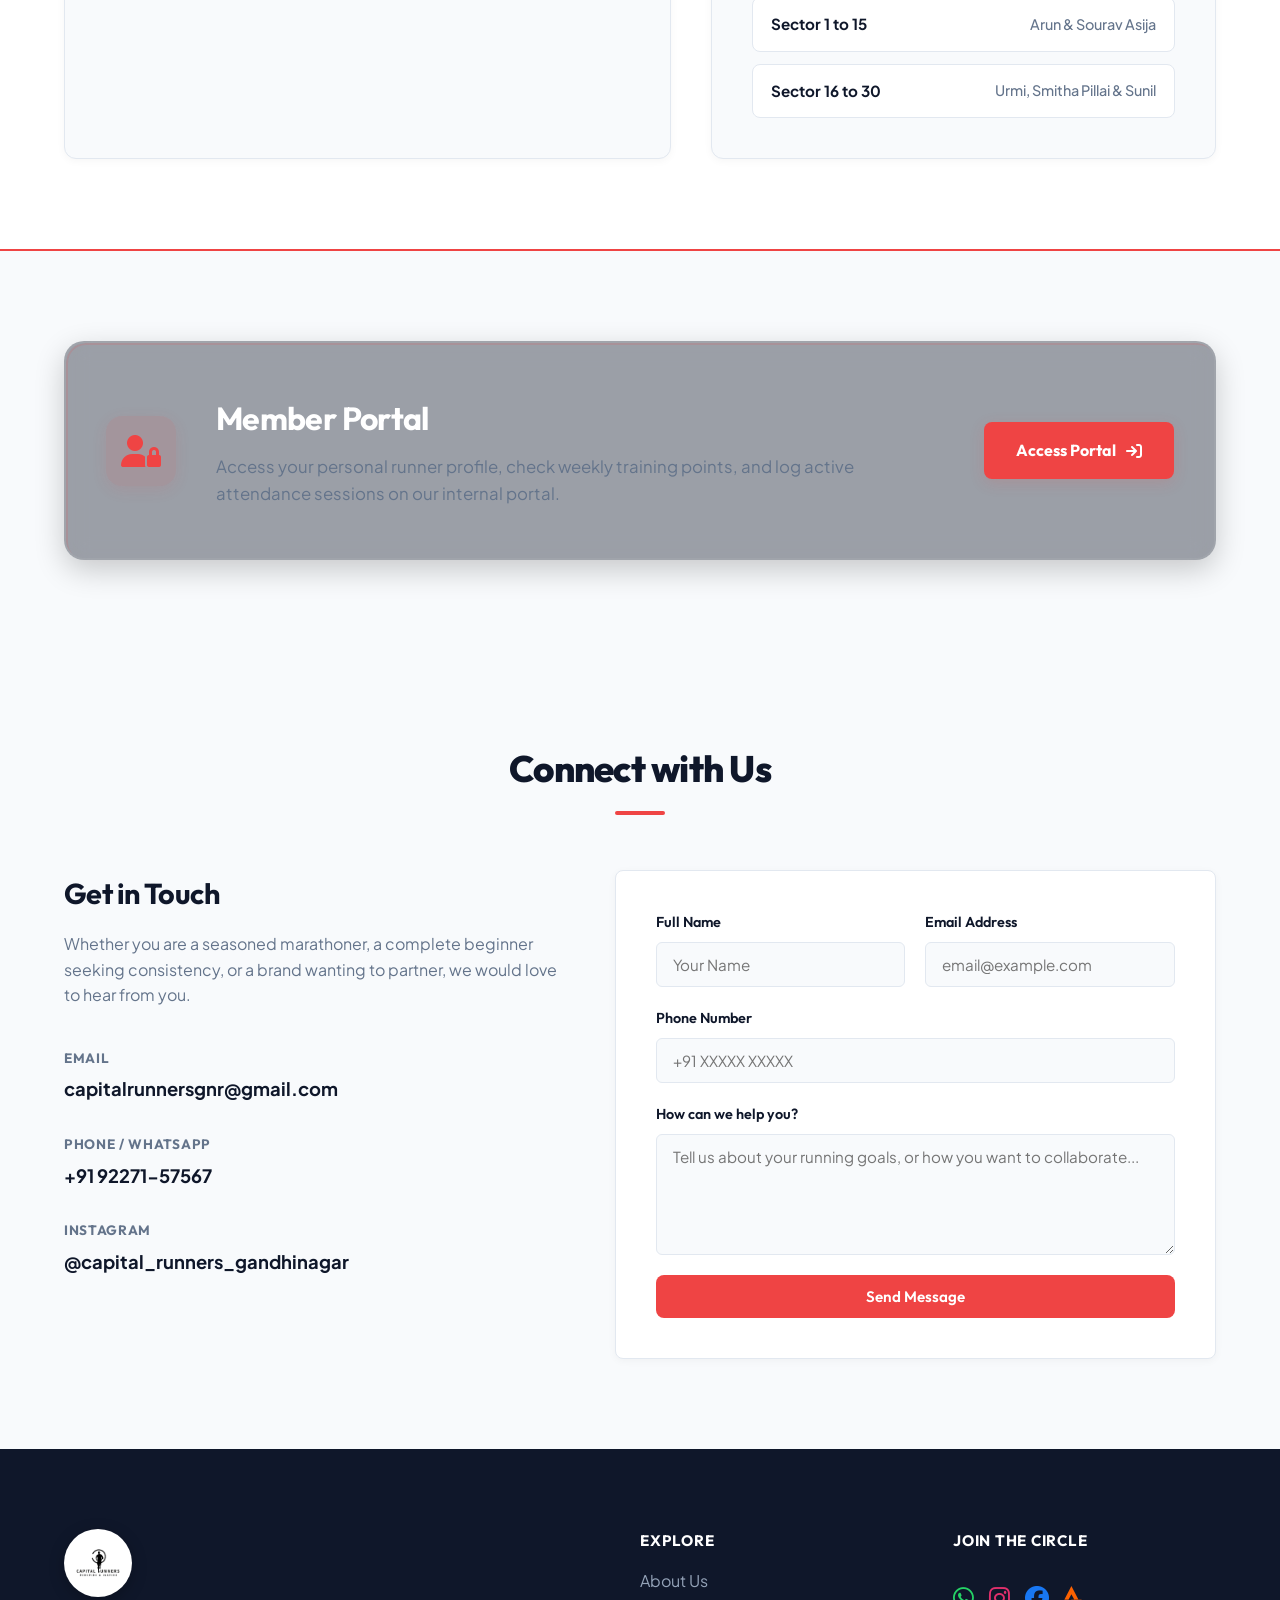
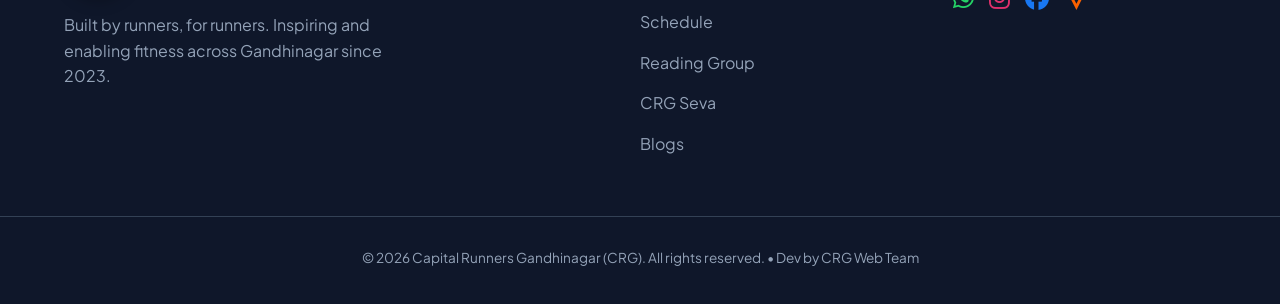
==== commit 4f2d6b46: "Declutter navbar menu with Activities dropdown, align nav items, and create portal.html with full-bl" ====
--- a/index.html
+++ b/index.html
@@ -33,14 +33,21 @@
             <div class="nav-links" id="nav-links">
                 <a href="#about" class="nav-item">About Us</a>
                 <a href="#schedule" class="nav-item">Timetable</a>
-                <a href="#reading" class="nav-item">Reading Group</a>
-                <a href="#seva" class="nav-item">CRG Seva</a>
+                <div class="nav-dropdown">
+                    <button class="nav-item dropdown-toggle" aria-haspopup="true" aria-expanded="false">
+                        Activities <i class="fa-solid fa-chevron-down dropdown-arrow"></i>
+                    </button>
+                    <div class="dropdown-menu">
+                        <a href="#reading" class="dropdown-item">Reading Group</a>
+                        <a href="#seva" class="dropdown-item">CRG Seva</a>
+                        <a href="toastmasters.html" class="dropdown-item">Toastmasters</a>
+                    </div>
+                </div>
                 <a href="#gallery" class="nav-item">Gallery</a>
                 <a href="#blog" class="nav-item">Blogs</a>
                 <a href="#collaborate" class="nav-item">Collaborate</a>
                 <a href="#contact" class="nav-item">Contact</a>
-                <a href="toastmasters.html" class="nav-item">Toastmasters</a>
-                <a href="https://script.google.com/macros/s/AKfycby2CDp3DHYl35o3qw1VqxoQ1PEQQ1EA6fSVq60Le11C4uaoh3gRTHDizqiuep9TyqRe/exec" target="_blank" class="nav-item portal-nav-link"><i class="fa-solid fa-user-lock"></i> Portal</a>
+                <a href="portal.html" class="nav-item portal-nav-link"><i class="fa-solid fa-user-lock"></i> Portal</a>
             </div>
             <a href="https://wa.me/919227157567?text=Hello%20CRG!%20I%20want%20to%20join%20the%20club." target="_blank" class="btn-join btn-nav-cta">Join the Pack</a>
             <button class="mobile-menu-btn" id="mobile-menu-btn" aria-label="Toggle Navigation Menu">
@@ -62,7 +69,7 @@
         <a href="#collaborate" class="mobile-nav-item">Collaborate</a>
         <a href="#contact" class="mobile-nav-item">Contact</a>
         <a href="toastmasters.html" class="mobile-nav-item">Toastmasters</a>
-        <a href="https://script.google.com/macros/s/AKfycby2CDp3DHYl35o3qw1VqxoQ1PEQQ1EA6fSVq60Le11C4uaoh3gRTHDizqiuep9TyqRe/exec" target="_blank" class="mobile-nav-item portal-mobile-link"><i class="fa-solid fa-user-lock"></i> Member Portal</a>
+        <a href="portal.html" class="mobile-nav-item portal-mobile-link"><i class="fa-solid fa-user-lock"></i> Member Portal</a>
         <a href="https://wa.me/919227157567?text=Hello%20CRG!%20I%20want%20to%20join%20the%20club." target="_blank" class="btn-join mobile-cta">Join the Pack</a>
     </div>
 
@@ -621,7 +628,7 @@
                         <h2>Member Portal</h2>
                         <p>Access your personal runner profile, check weekly training points, and log active attendance sessions on our internal portal.</p>
                     </div>
-                    <a href="https://script.google.com/macros/s/AKfycby2CDp3DHYl35o3qw1VqxoQ1PEQQ1EA6fSVq60Le11C4uaoh3gRTHDizqiuep9TyqRe/exec" target="_blank" class="btn btn-primary portal-btn">
+                    <a href="portal.html" class="btn btn-primary portal-btn">
                         <span>Access Portal</span> <i class="fa-solid fa-arrow-right-to-bracket"></i>
                     </a>
                 </div>
--- a/index.css
+++ b/index.css
@@ -206,7 +206,8 @@
 
 .nav-links {
     display: flex;
-    gap: 16px;
+    align-items: center;
+    gap: 20px;
 }
 
 .nav-item {
@@ -217,10 +218,88 @@
     position: relative;
     padding: 8px 0;
     white-space: nowrap;
+    display: inline-flex;
+    align-items: center;
 }
 
 .nav-item:hover, .nav-item.active {
     color: var(--primary);
+}
+
+/* Nav Dropdown Menus */
+.nav-dropdown {
+    position: relative;
+    display: inline-block;
+}
+
+.dropdown-toggle {
+    background: none;
+    border: none;
+    cursor: pointer;
+    display: inline-flex;
+    align-items: center;
+    gap: 4px;
+    font-family: var(--font-heading);
+    font-weight: 600;
+    font-size: 0.85rem;
+    color: var(--text-muted);
+    padding: 8px 0;
+    transition: var(--transition);
+}
+
+.dropdown-toggle:hover, .nav-dropdown:hover .dropdown-toggle {
+    color: var(--primary);
+}
+
+.dropdown-arrow {
+    font-size: 0.65rem;
+    transition: transform 0.2s ease;
+}
+
+.dropdown-menu {
+    position: absolute;
+    top: 100%;
+    left: 50%;
+    transform: translateX(-50%) translateY(10px);
+    background: rgba(255, 255, 255, 0.95);
+    backdrop-filter: blur(20px);
+    -webkit-backdrop-filter: blur(20px);
+    border: 1px solid rgba(0, 0, 0, 0.08);
+    border-radius: 8px;
+    padding: 8px 0;
+    min-width: 170px;
+    box-shadow: 0 10px 30px rgba(0, 0, 0, 0.08);
+    opacity: 0;
+    visibility: hidden;
+    transition: all 0.3s cubic-bezier(0.165, 0.84, 0.44, 1);
+    z-index: 1100;
+}
+
+.nav-dropdown:hover .dropdown-menu {
+    opacity: 1;
+    visibility: visible;
+    transform: translateX(-50%) translateY(0);
+}
+
+.nav-dropdown:hover .dropdown-arrow {
+    transform: rotate(180deg);
+}
+
+.dropdown-item {
+    display: block;
+    padding: 10px 20px;
+    font-family: var(--font-heading);
+    font-weight: 600;
+    font-size: 0.85rem;
+    color: var(--text-muted);
+    transition: var(--transition);
+    text-align: left;
+    white-space: nowrap;
+}
+
+.dropdown-item:hover {
+    color: var(--primary);
+    background: rgba(239, 68, 68, 0.04);
 }
 
 .btn-join {
@@ -354,7 +433,8 @@
 }
 
 .hero-logo-container {
-    margin-bottom: 24px;
+    margin-top: -100px;
+    margin-bottom: 12px;
     display: flex;
     justify-content: center;
 }
@@ -1739,11 +1819,29 @@
     gap: 15px;
 }
 
+.footer-logo {
+    display: inline-flex;
+    align-items: center;
+    justify-content: center;
+    width: 68px;
+    height: 68px;
+    border-radius: 50%;
+    background: #ffffff;
+    border: 1px solid rgba(255, 255, 255, 0.2);
+    box-shadow: 0 4px 15px rgba(0, 0, 0, 0.25);
+    transition: all 0.3s ease;
+    align-self: flex-start;
+}
+
+.footer-logo:hover {
+    background: #f8fafc;
+    transform: scale(1.05);
+}
+
 .footer-logo-img {
-    height: 54px;
-    width: auto;
+    height: 44px;
+    width: 44px;
     object-fit: contain;
-    align-self: flex-start;
 }
 
 .footer-brand p {
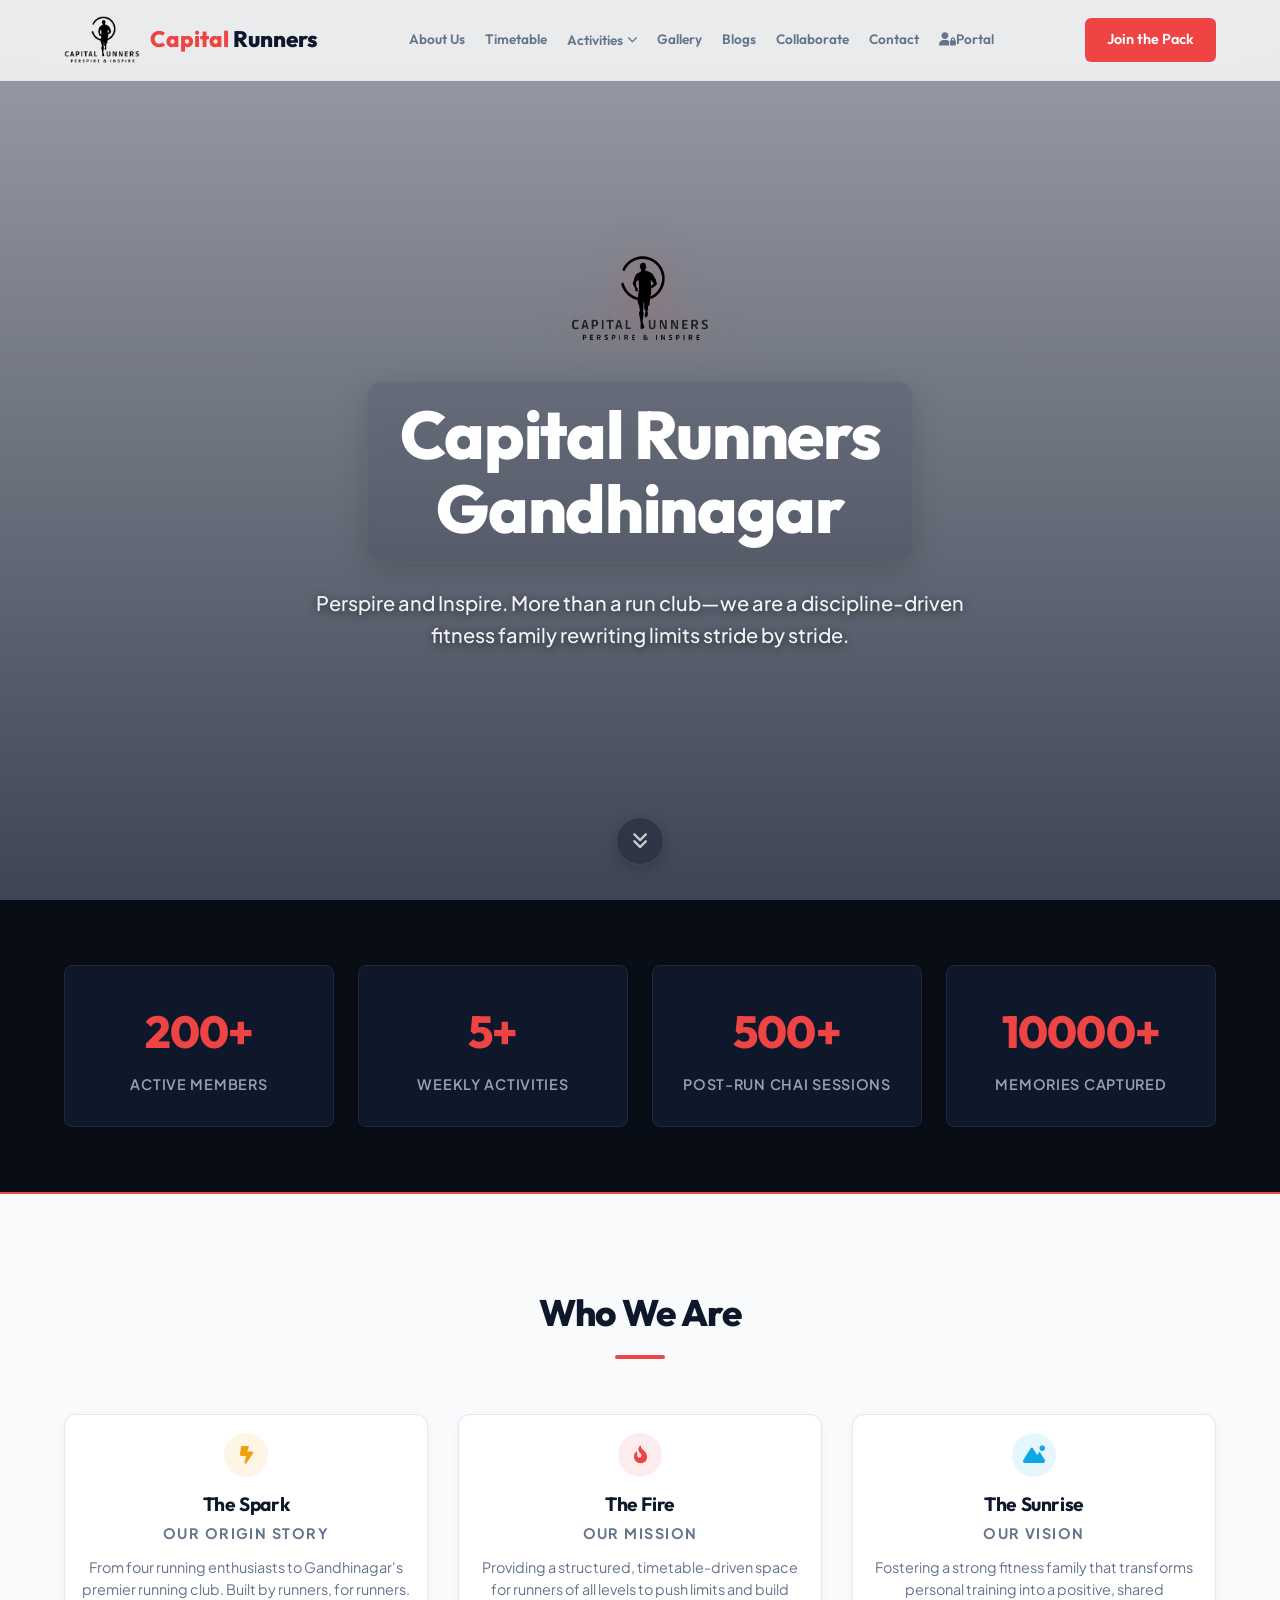
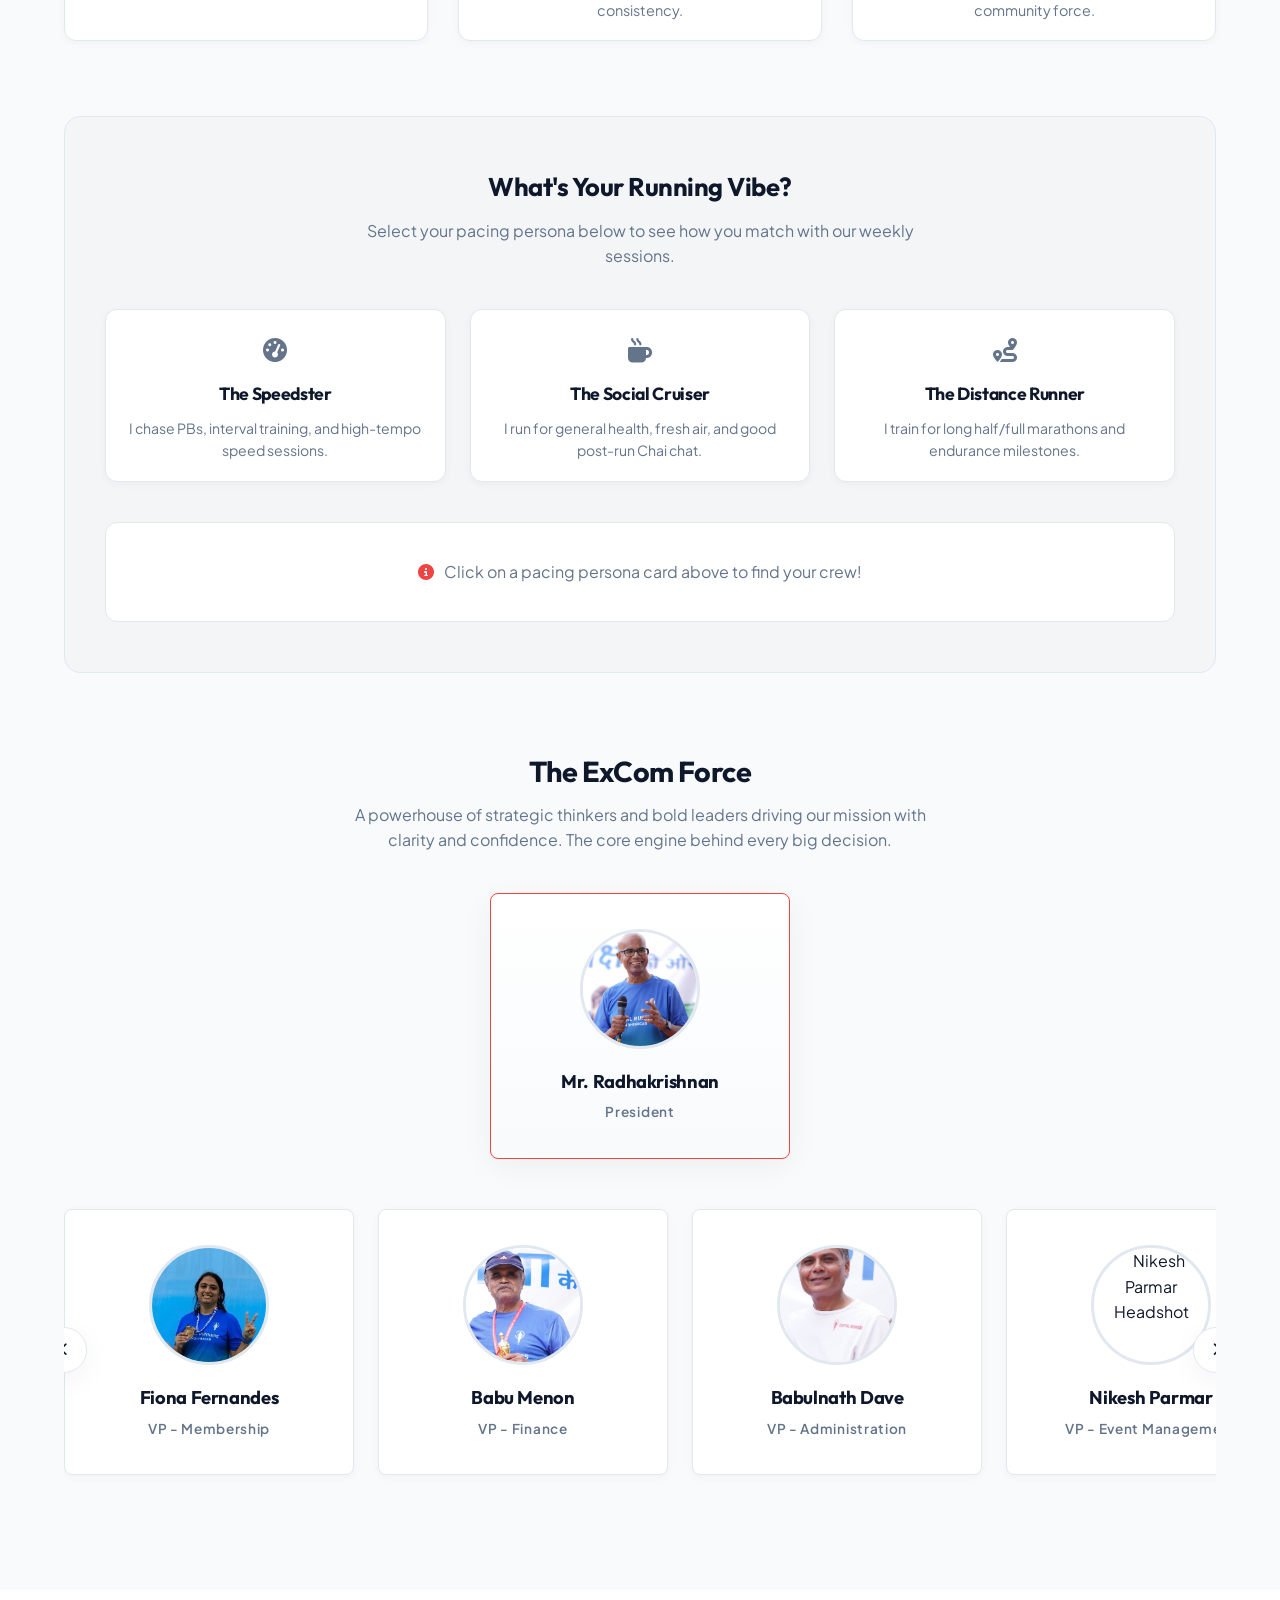
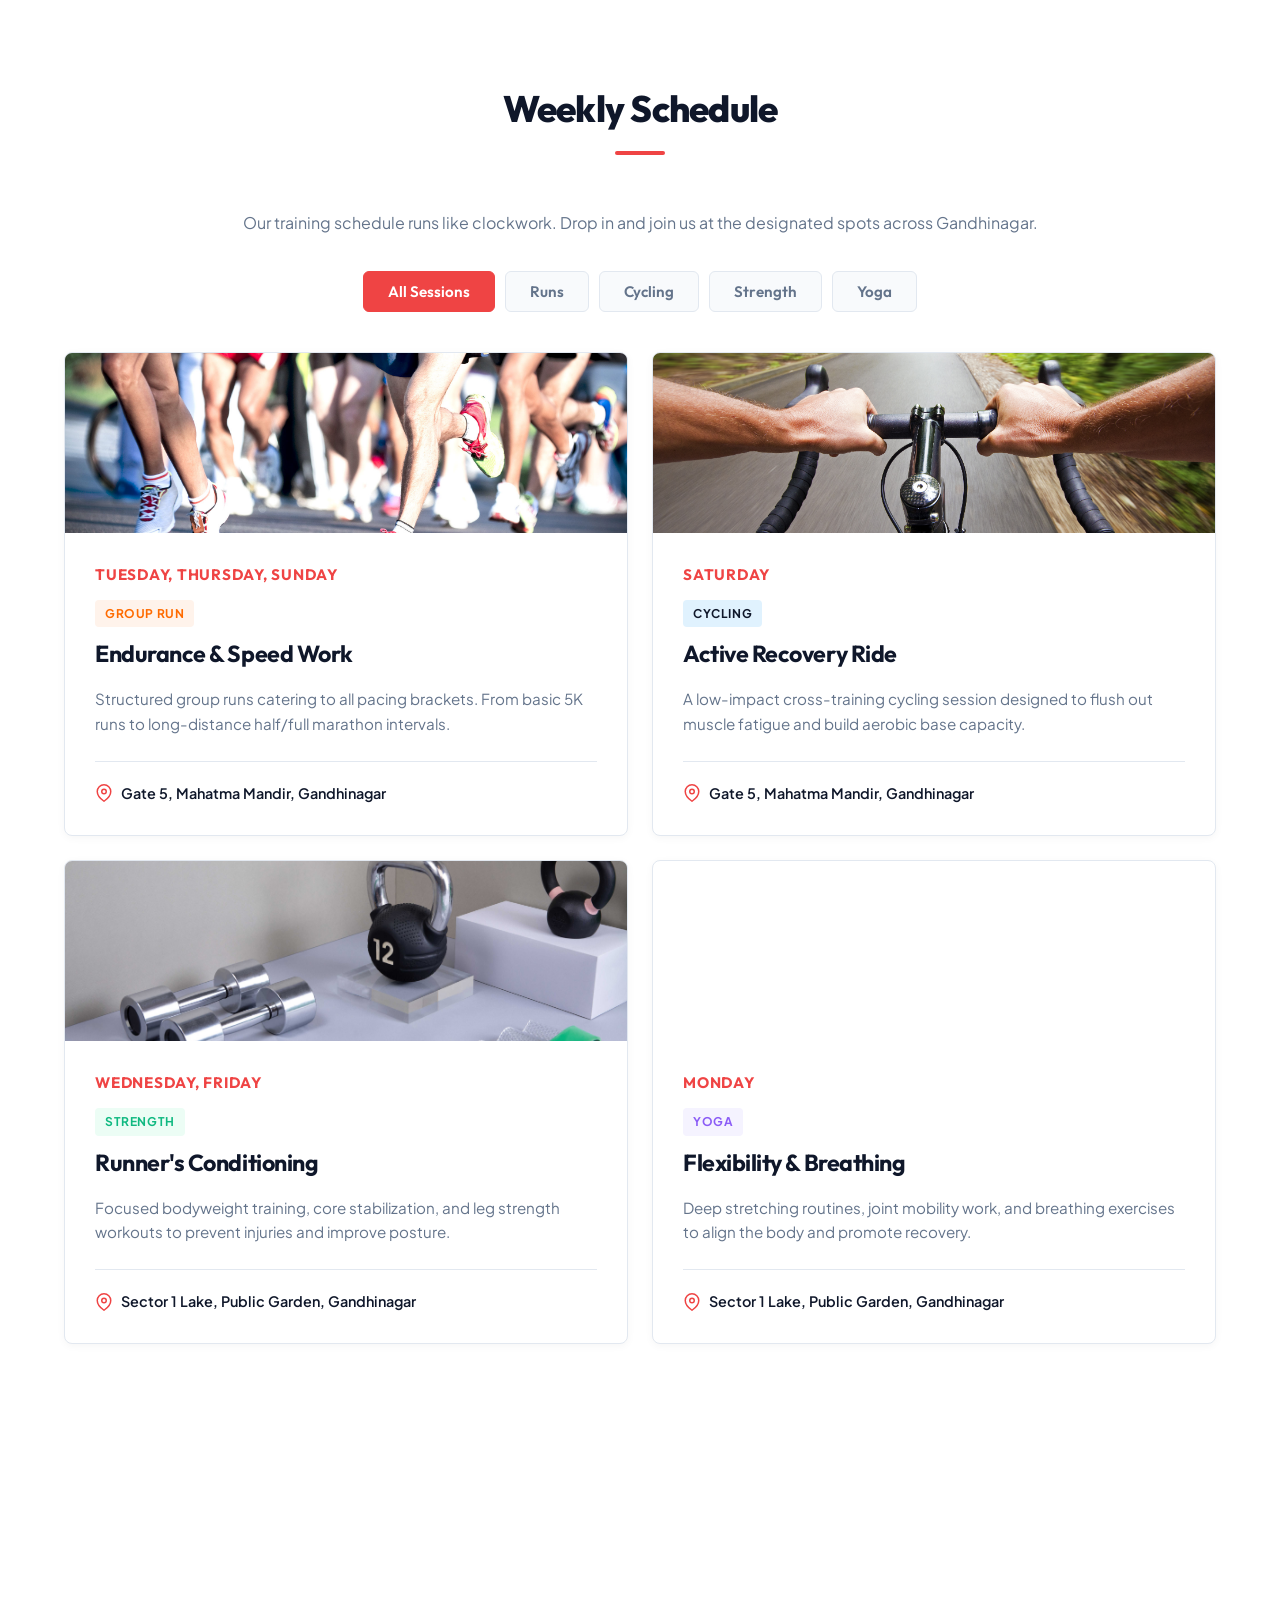
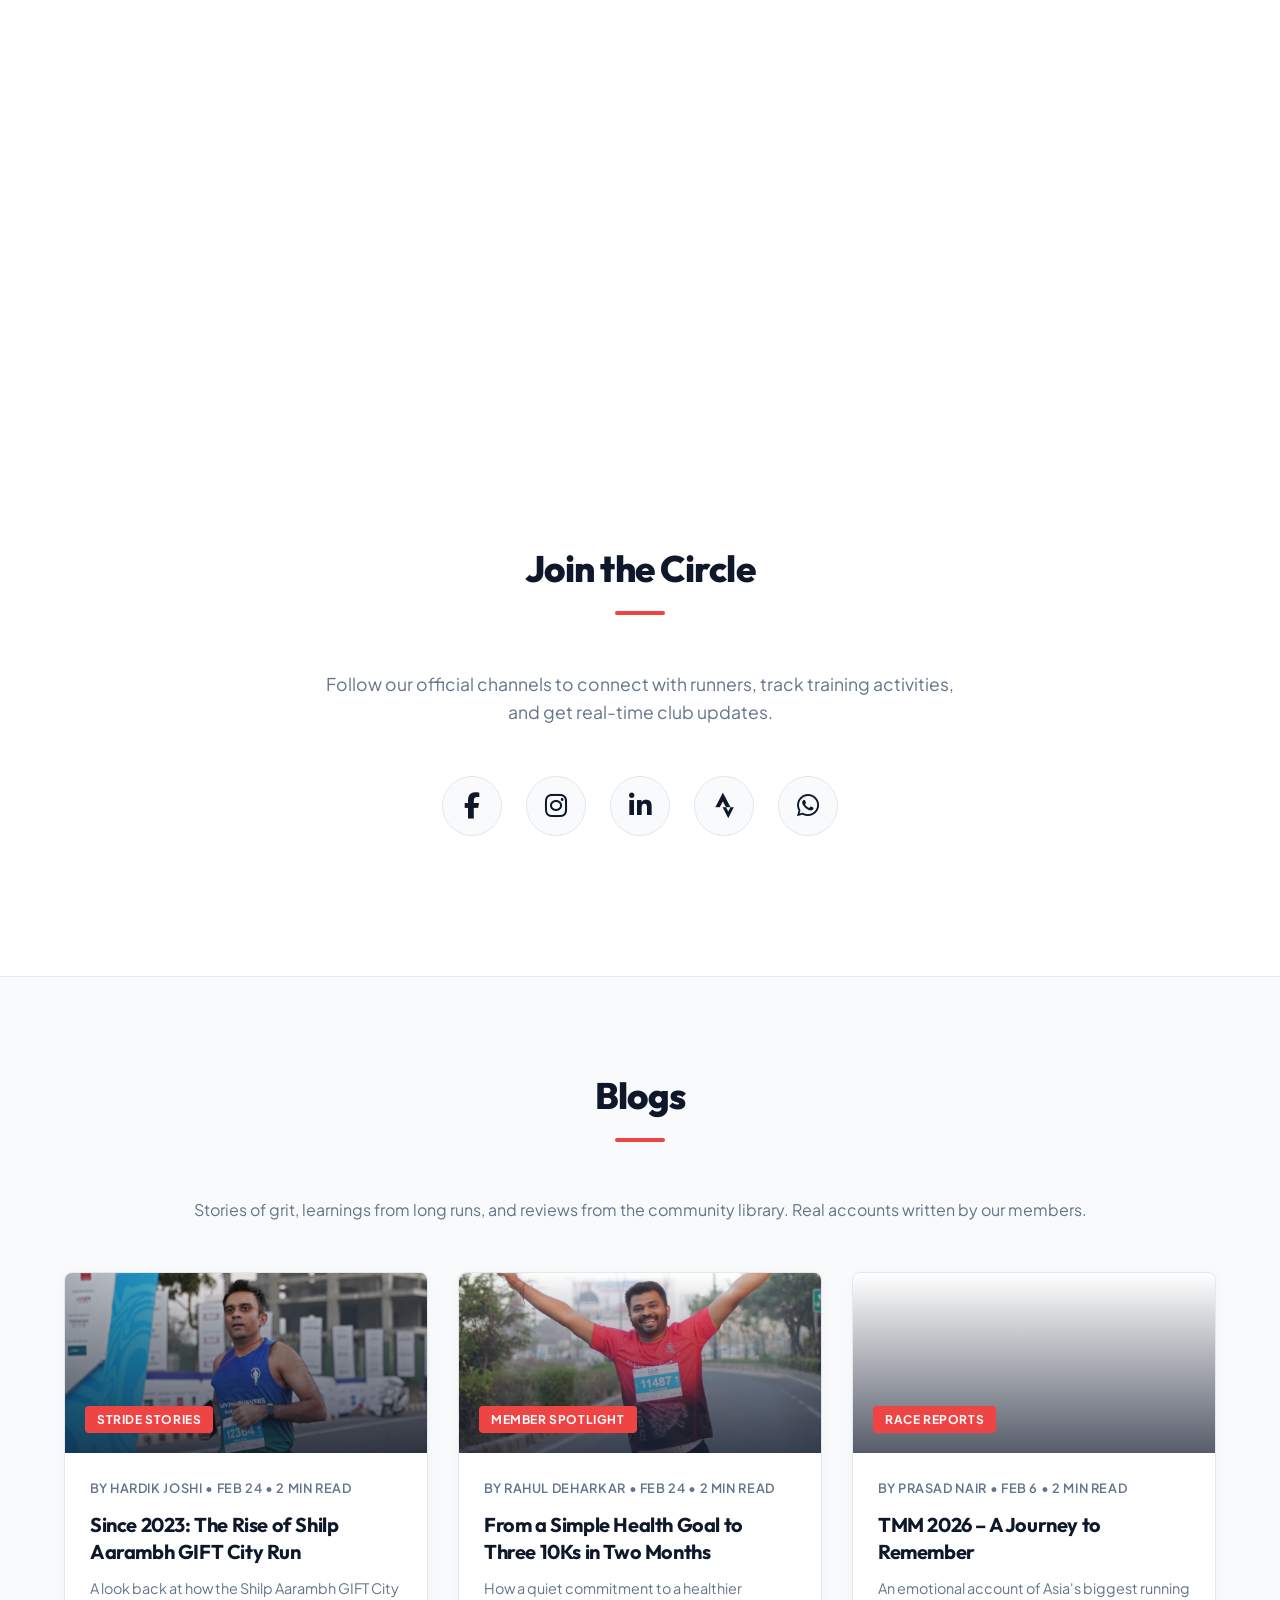
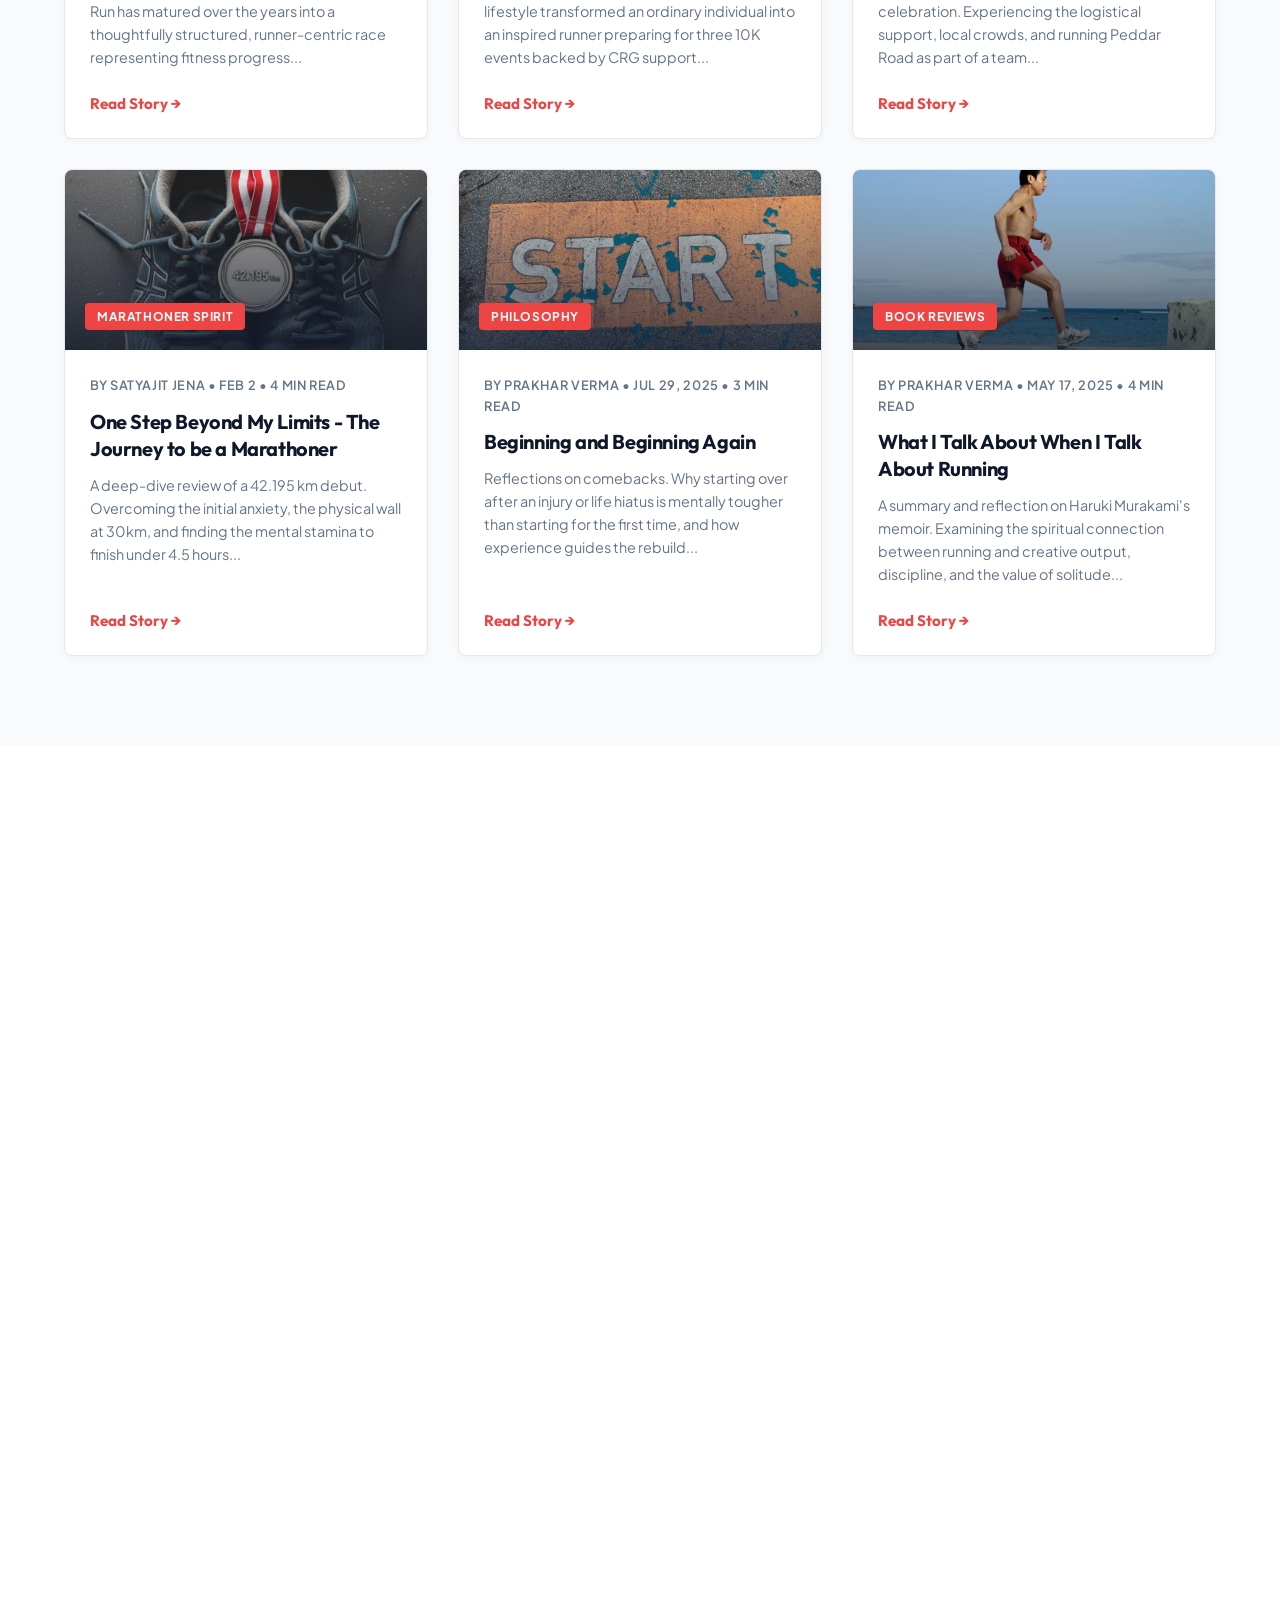
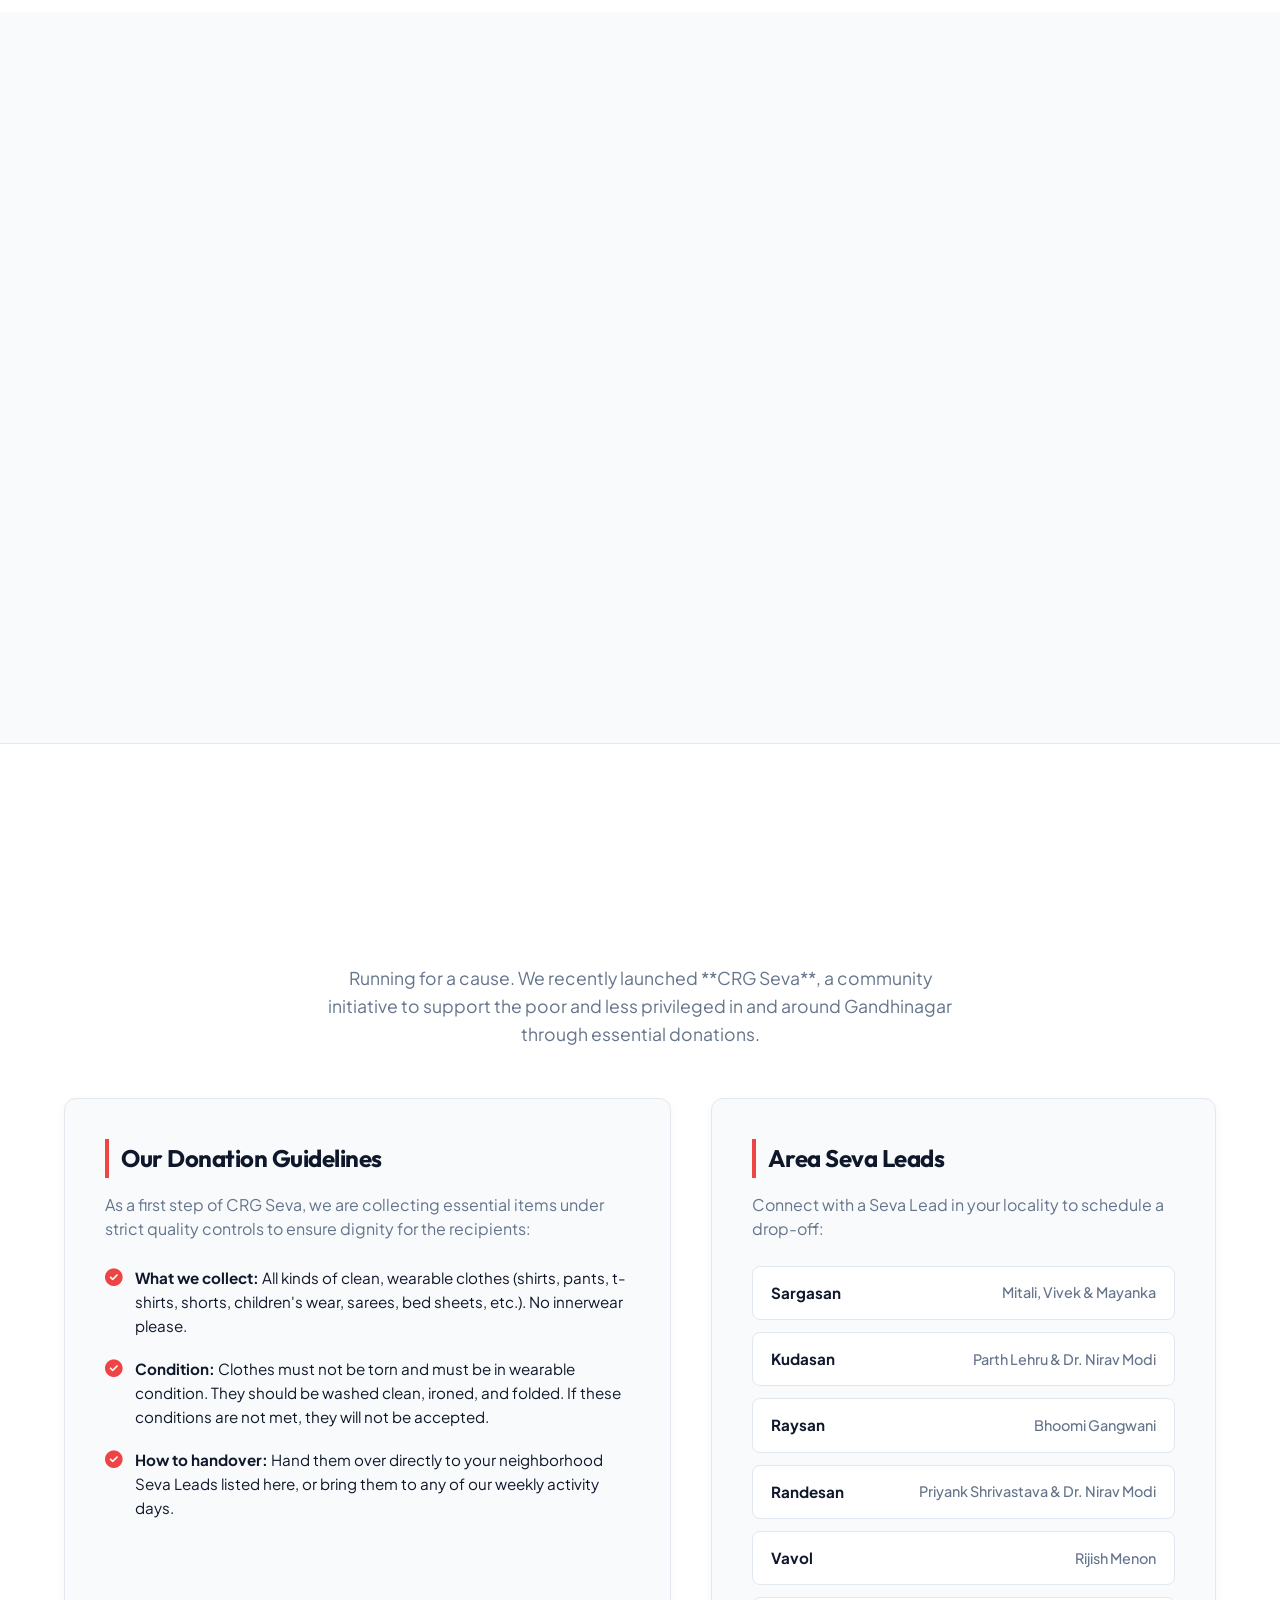
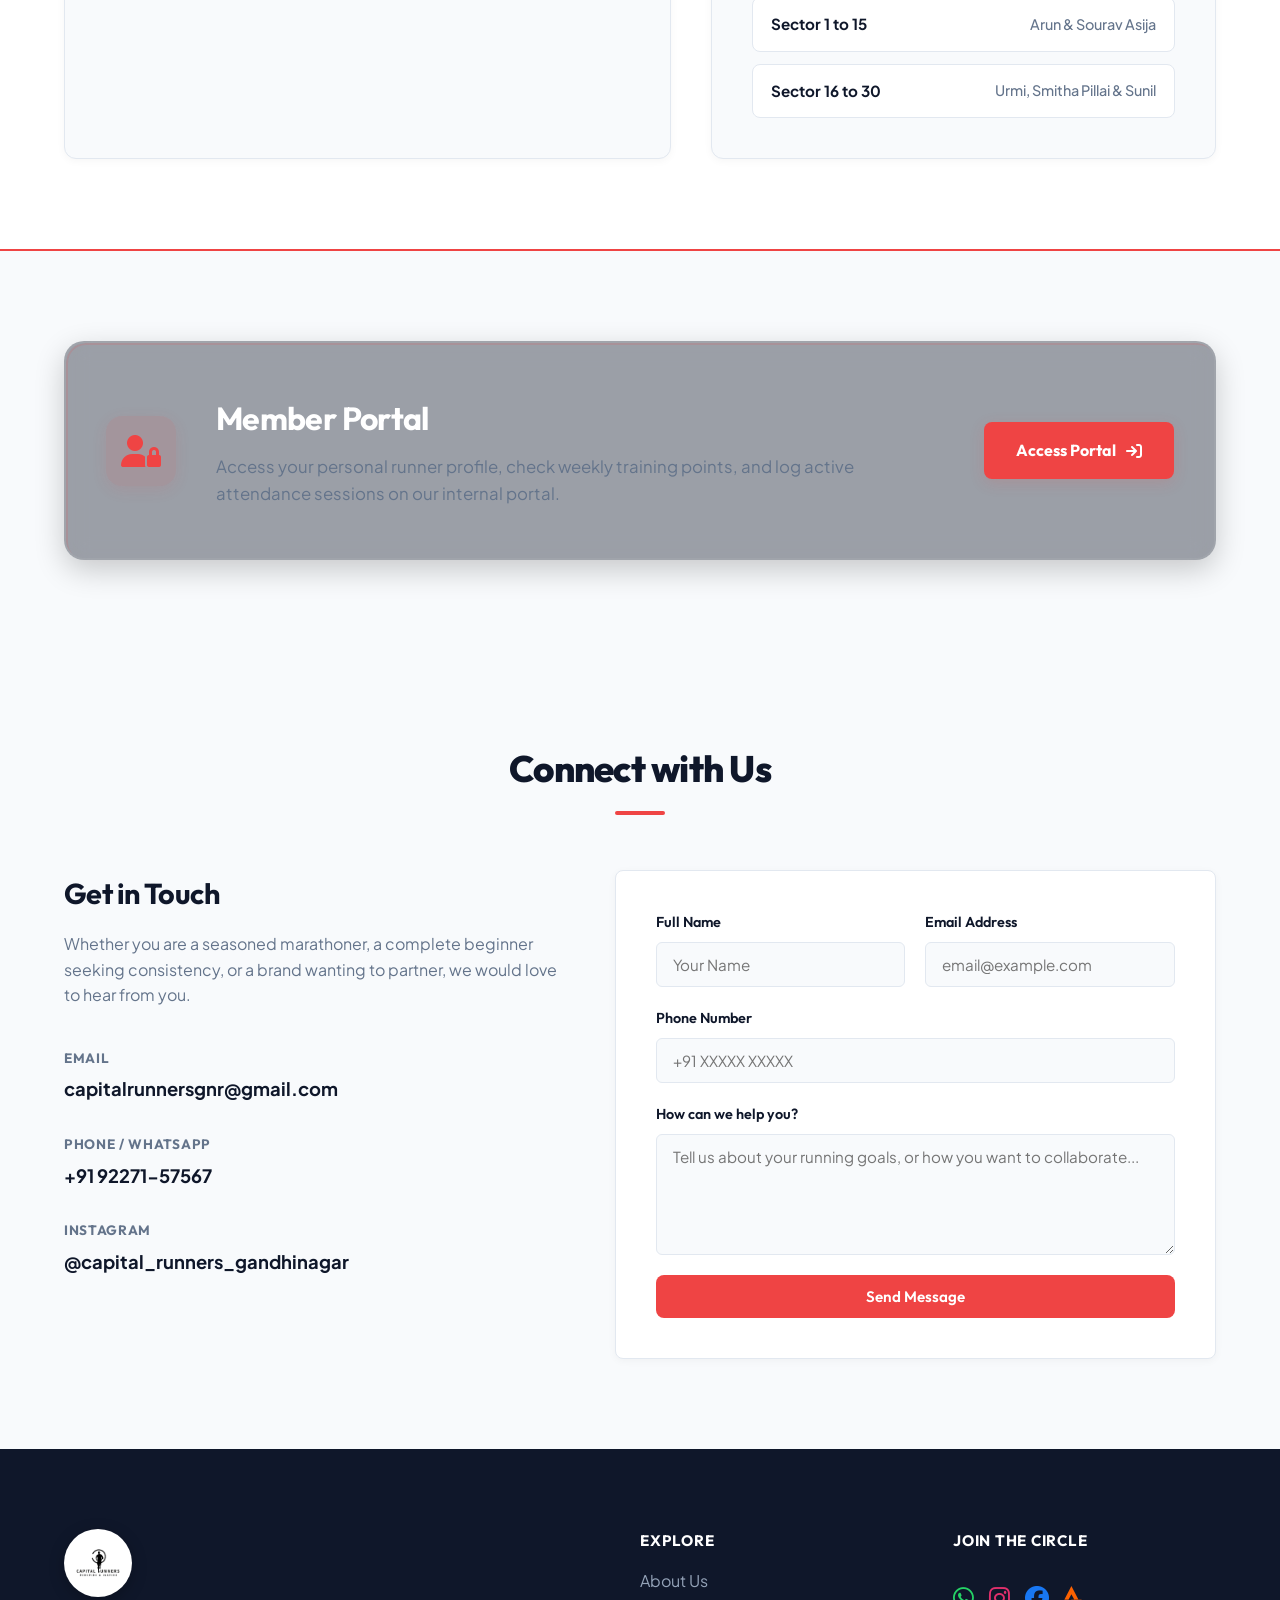
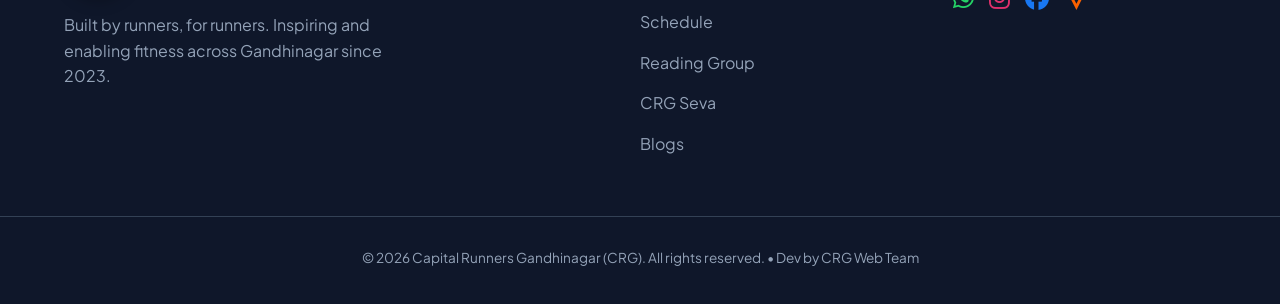
==== commit 5368d269: "Revert portal page redirection to open in a new tab securely to bypass third-party cookie iframe blo" ====
--- a/index.html
+++ b/index.html
@@ -47,7 +47,7 @@
                 <a href="#blog" class="nav-item">Blogs</a>
                 <a href="#collaborate" class="nav-item">Collaborate</a>
                 <a href="#contact" class="nav-item">Contact</a>
-                <a href="portal.html" class="nav-item portal-nav-link"><i class="fa-solid fa-user-lock"></i> Portal</a>
+                <a href="https://script.google.com/macros/s/AKfycby2CDp3DHYl35o3qw1VqxoQ1PEQQ1EA6fSVq60Le11C4uaoh3gRTHDizqiuep9TyqRe/exec" target="_blank" rel="noopener noreferrer" class="nav-item portal-nav-link"><i class="fa-solid fa-user-lock"></i> Portal</a>
             </div>
             <a href="https://wa.me/919227157567?text=Hello%20CRG!%20I%20want%20to%20join%20the%20club." target="_blank" class="btn-join btn-nav-cta">Join the Pack</a>
             <button class="mobile-menu-btn" id="mobile-menu-btn" aria-label="Toggle Navigation Menu">
@@ -69,7 +69,7 @@
         <a href="#collaborate" class="mobile-nav-item">Collaborate</a>
         <a href="#contact" class="mobile-nav-item">Contact</a>
         <a href="toastmasters.html" class="mobile-nav-item">Toastmasters</a>
-        <a href="portal.html" class="mobile-nav-item portal-mobile-link"><i class="fa-solid fa-user-lock"></i> Member Portal</a>
+        <a href="https://script.google.com/macros/s/AKfycby2CDp3DHYl35o3qw1VqxoQ1PEQQ1EA6fSVq60Le11C4uaoh3gRTHDizqiuep9TyqRe/exec" target="_blank" rel="noopener noreferrer" class="mobile-nav-item portal-mobile-link"><i class="fa-solid fa-user-lock"></i> Member Portal</a>
         <a href="https://wa.me/919227157567?text=Hello%20CRG!%20I%20want%20to%20join%20the%20club." target="_blank" class="btn-join mobile-cta">Join the Pack</a>
     </div>
 
@@ -628,7 +628,7 @@
                         <h2>Member Portal</h2>
                         <p>Access your personal runner profile, check weekly training points, and log active attendance sessions on our internal portal.</p>
                     </div>
-                    <a href="portal.html" class="btn btn-primary portal-btn">
+                    <a href="https://script.google.com/macros/s/AKfycby2CDp3DHYl35o3qw1VqxoQ1PEQQ1EA6fSVq60Le11C4uaoh3gRTHDizqiuep9TyqRe/exec" target="_blank" rel="noopener noreferrer" class="btn btn-primary portal-btn">
                         <span>Access Portal</span> <i class="fa-solid fa-arrow-right-to-bracket"></i>
                     </a>
                 </div>
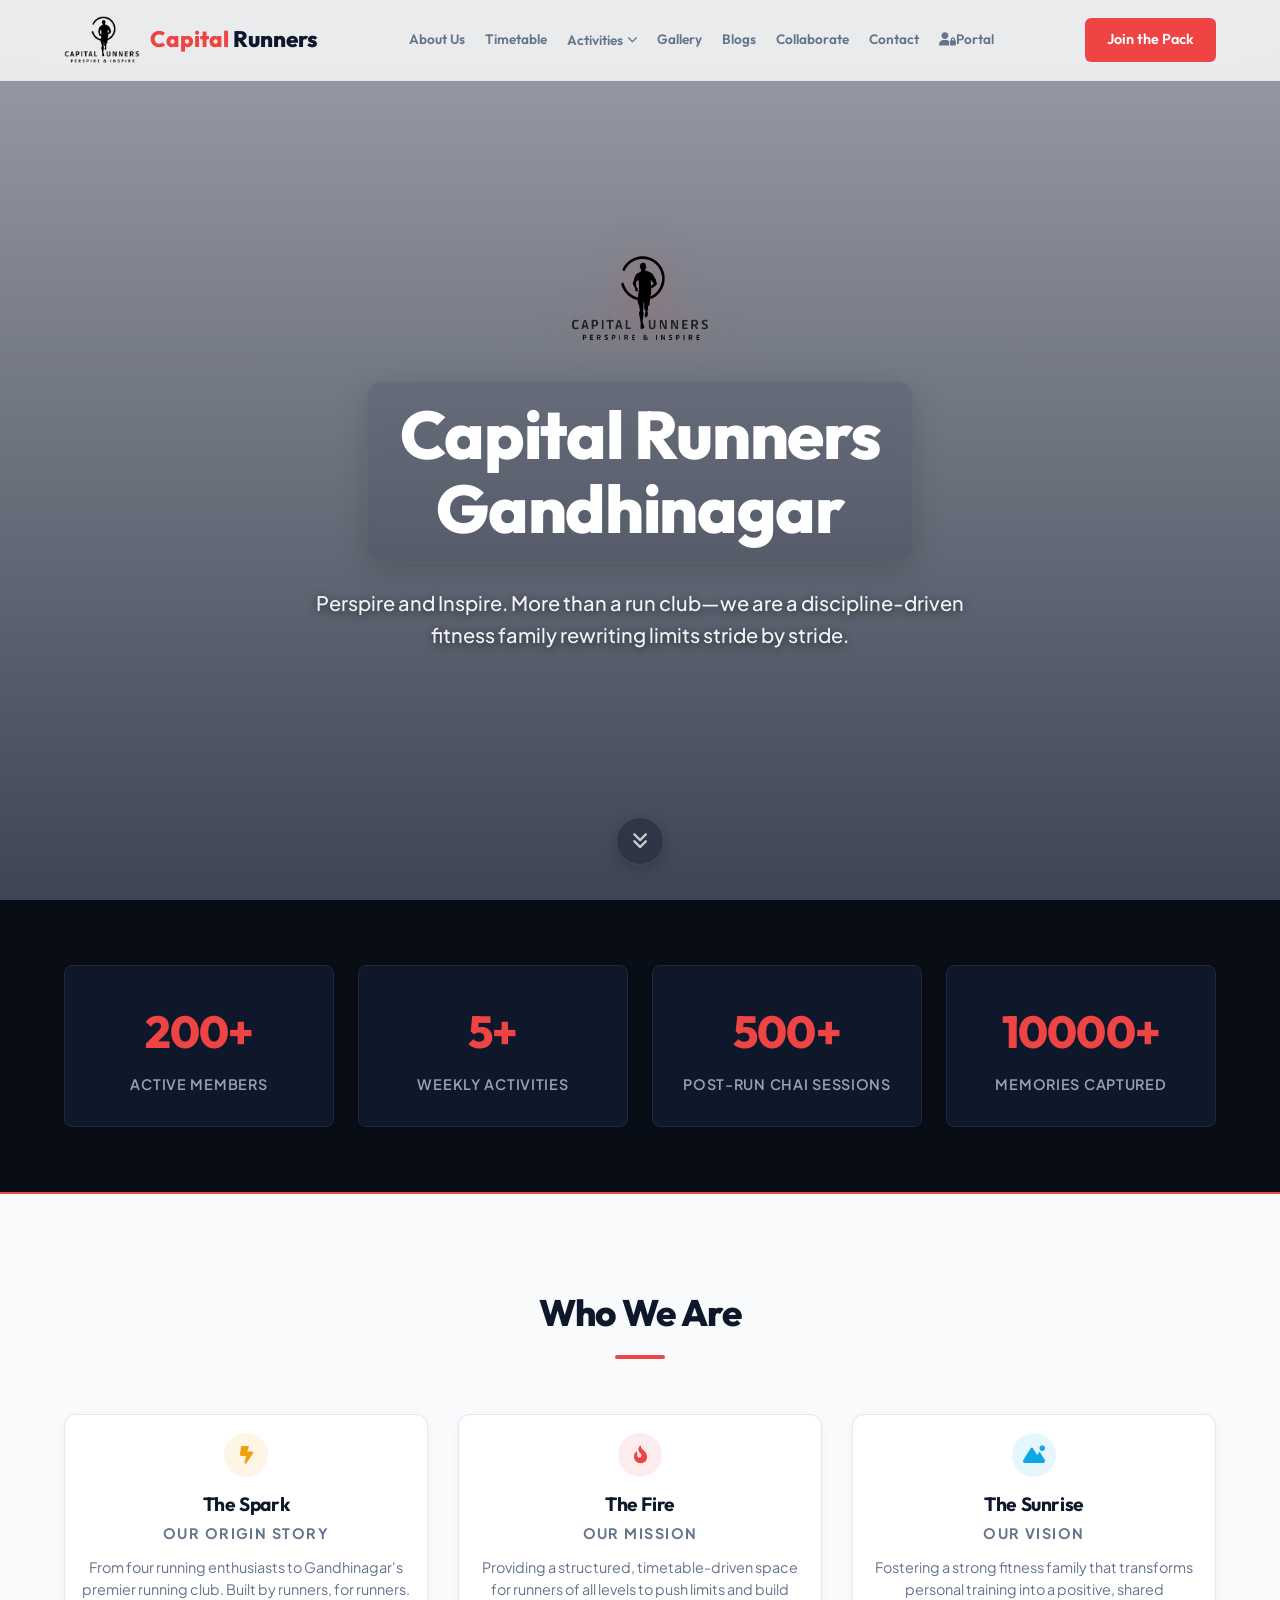
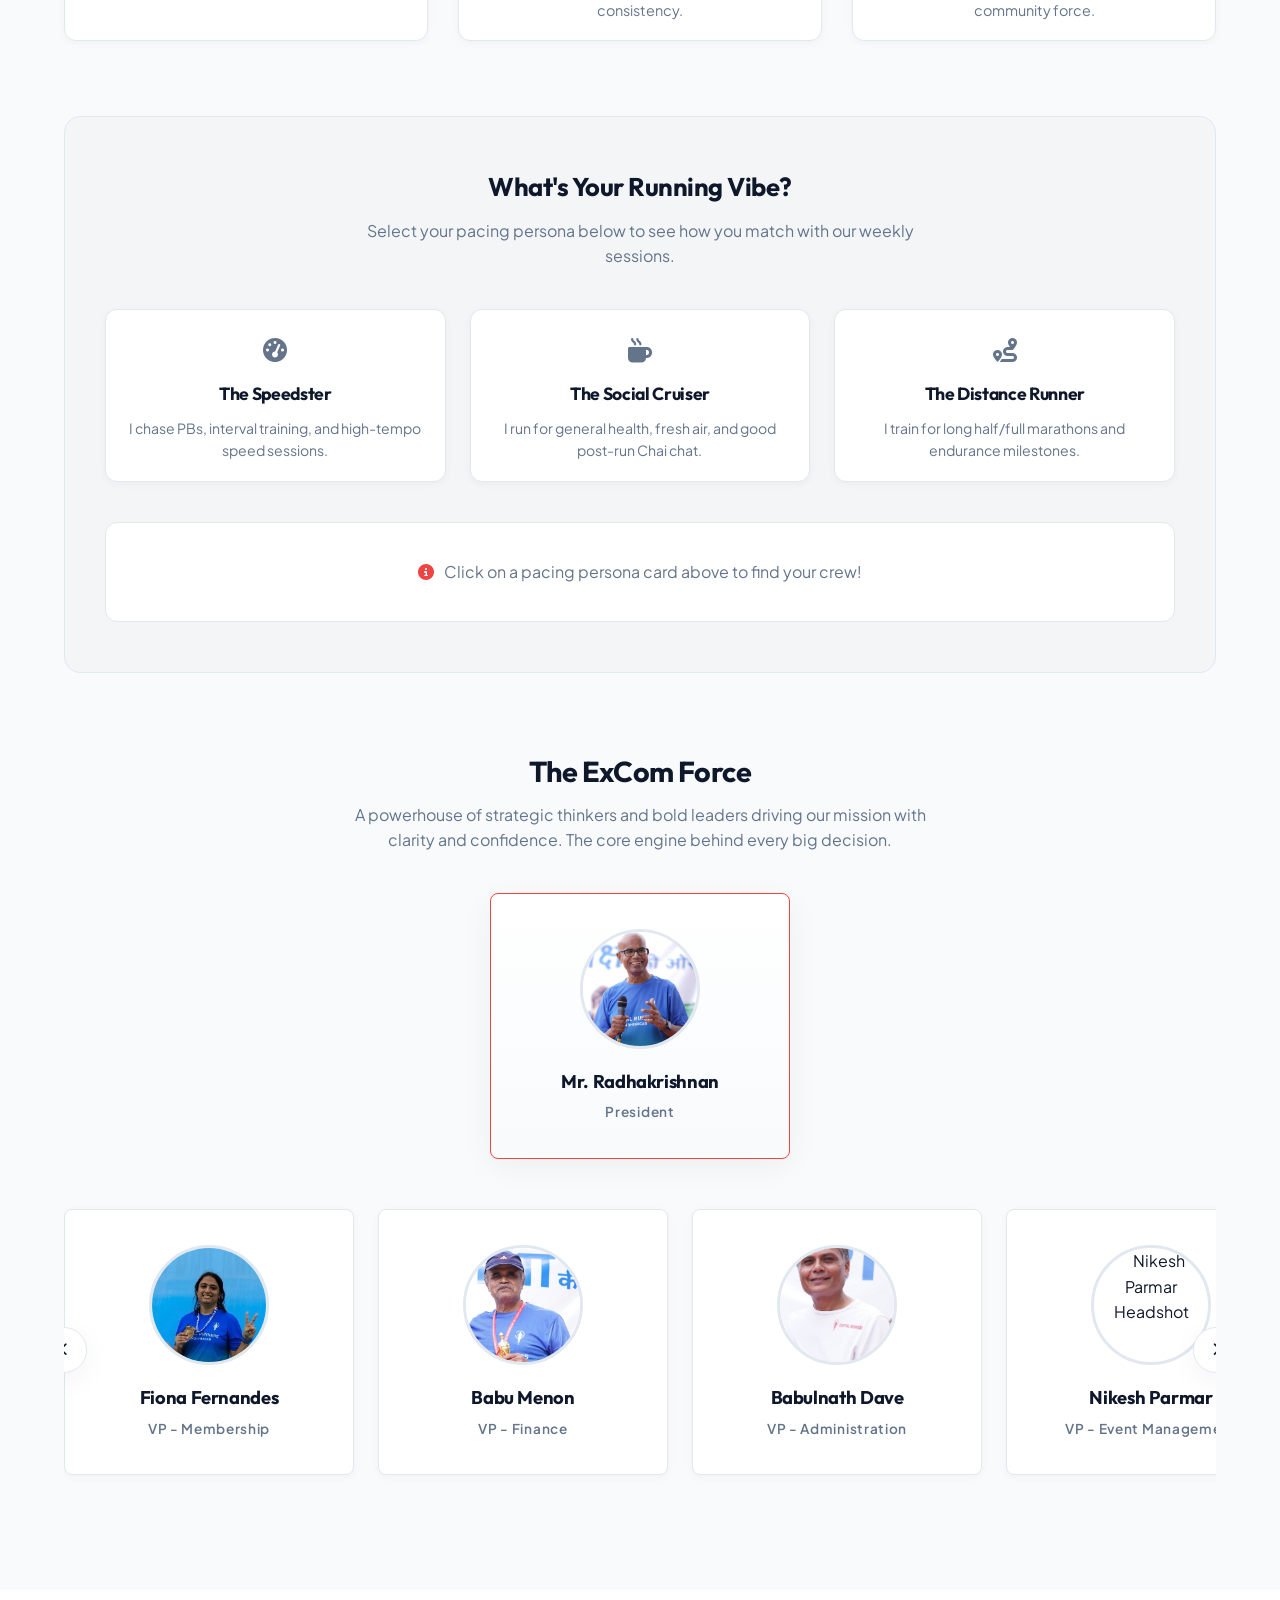
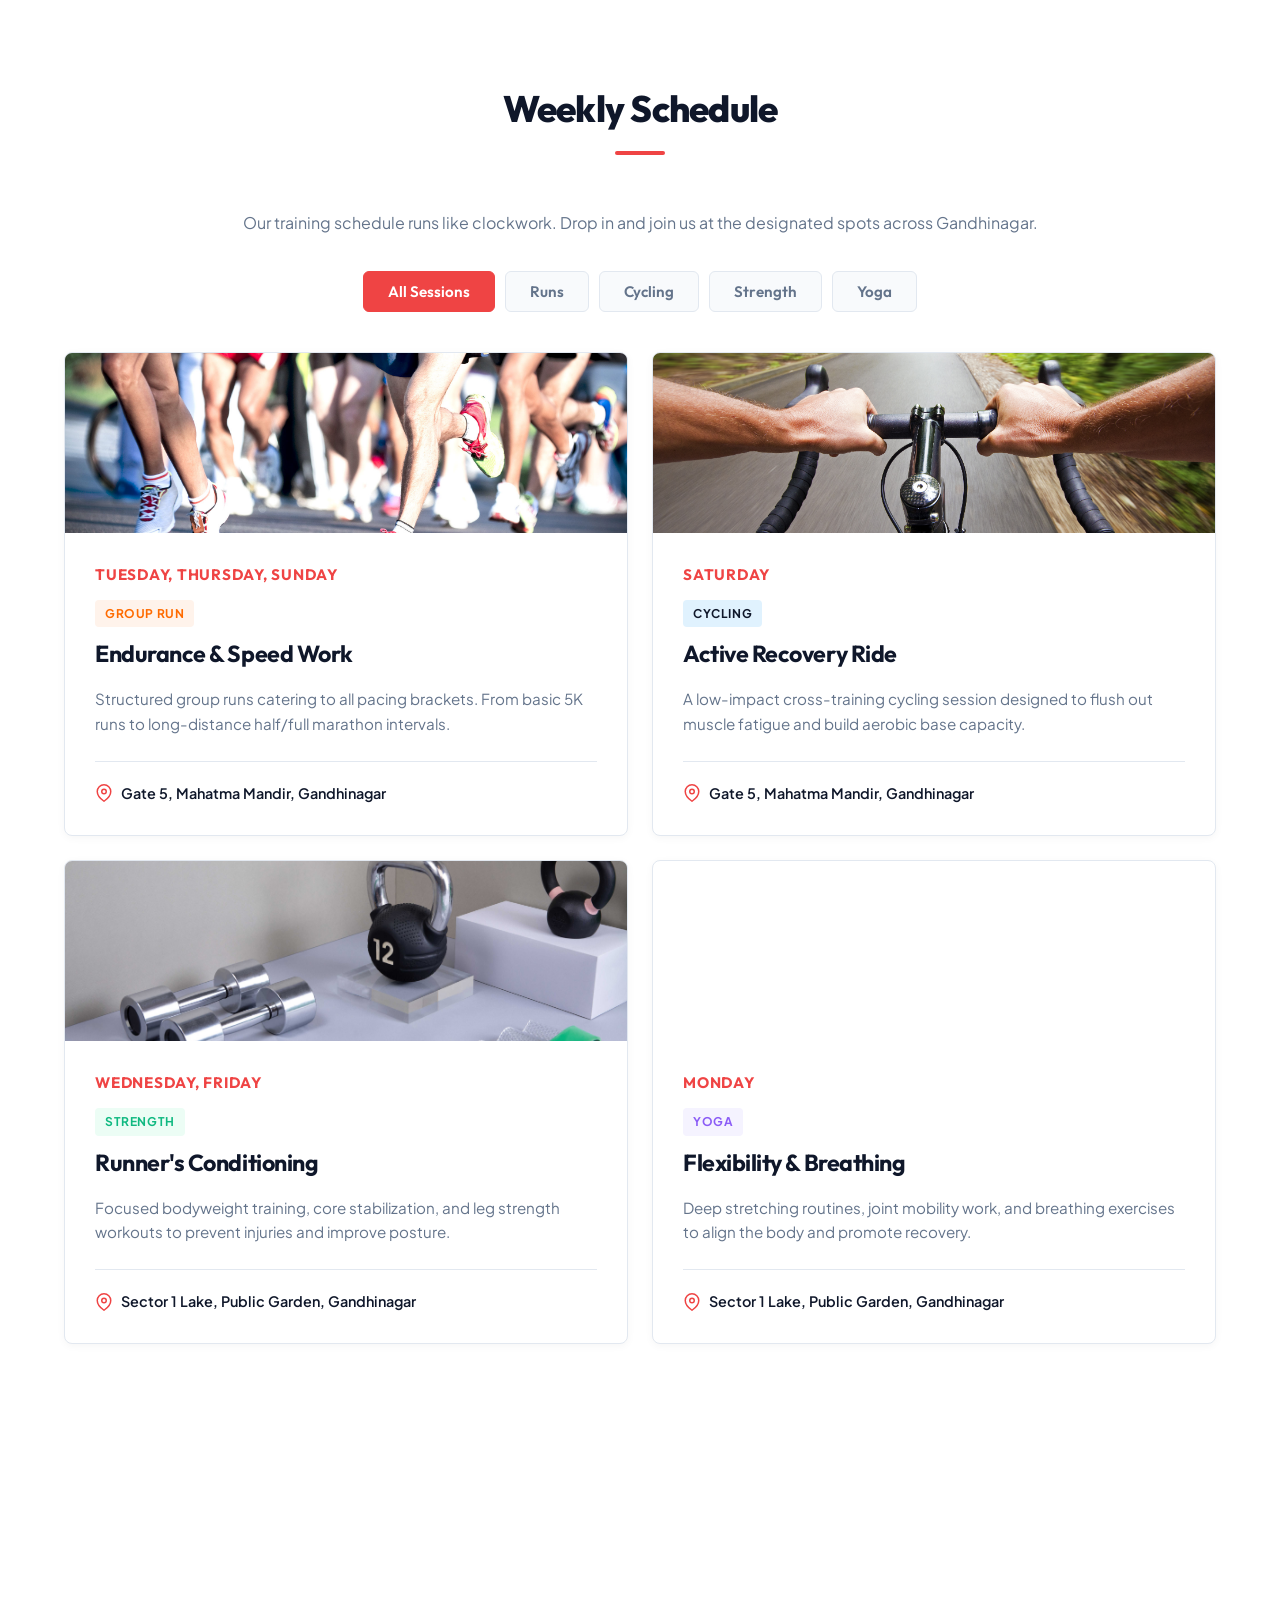
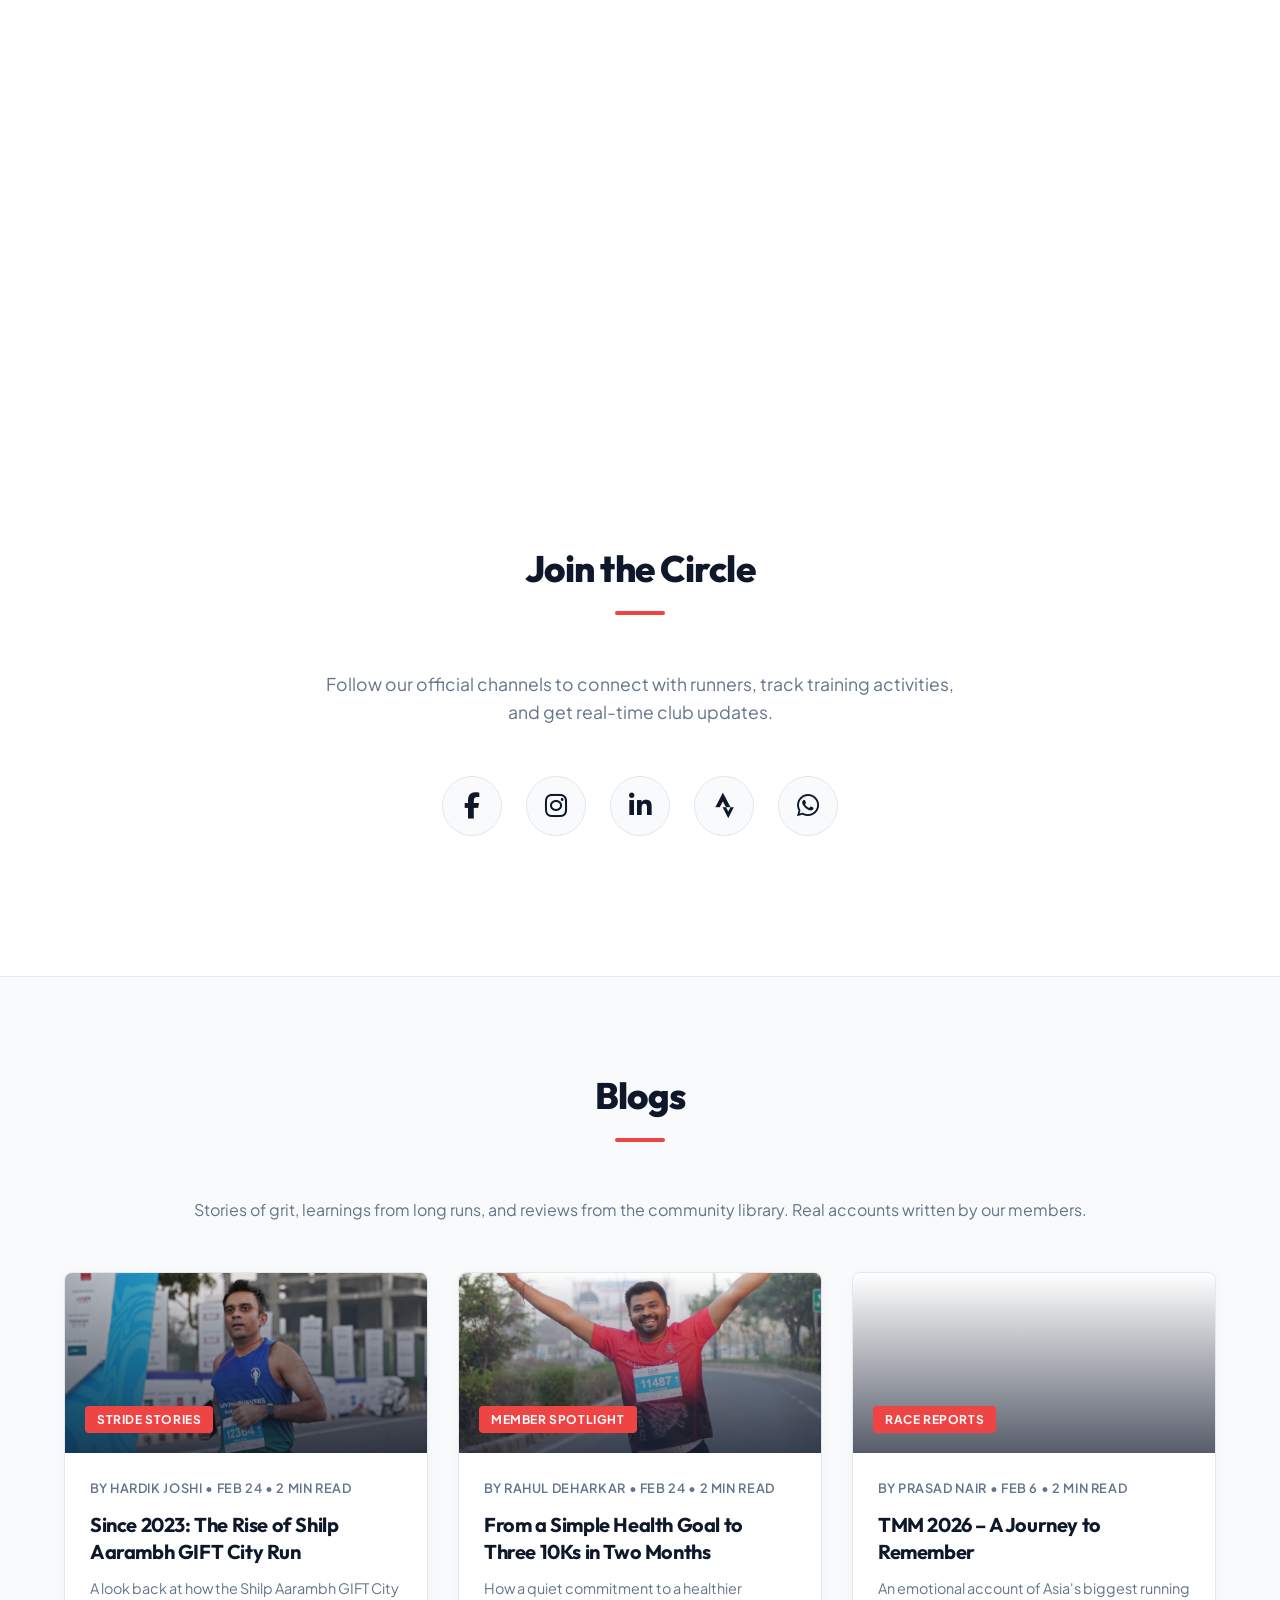
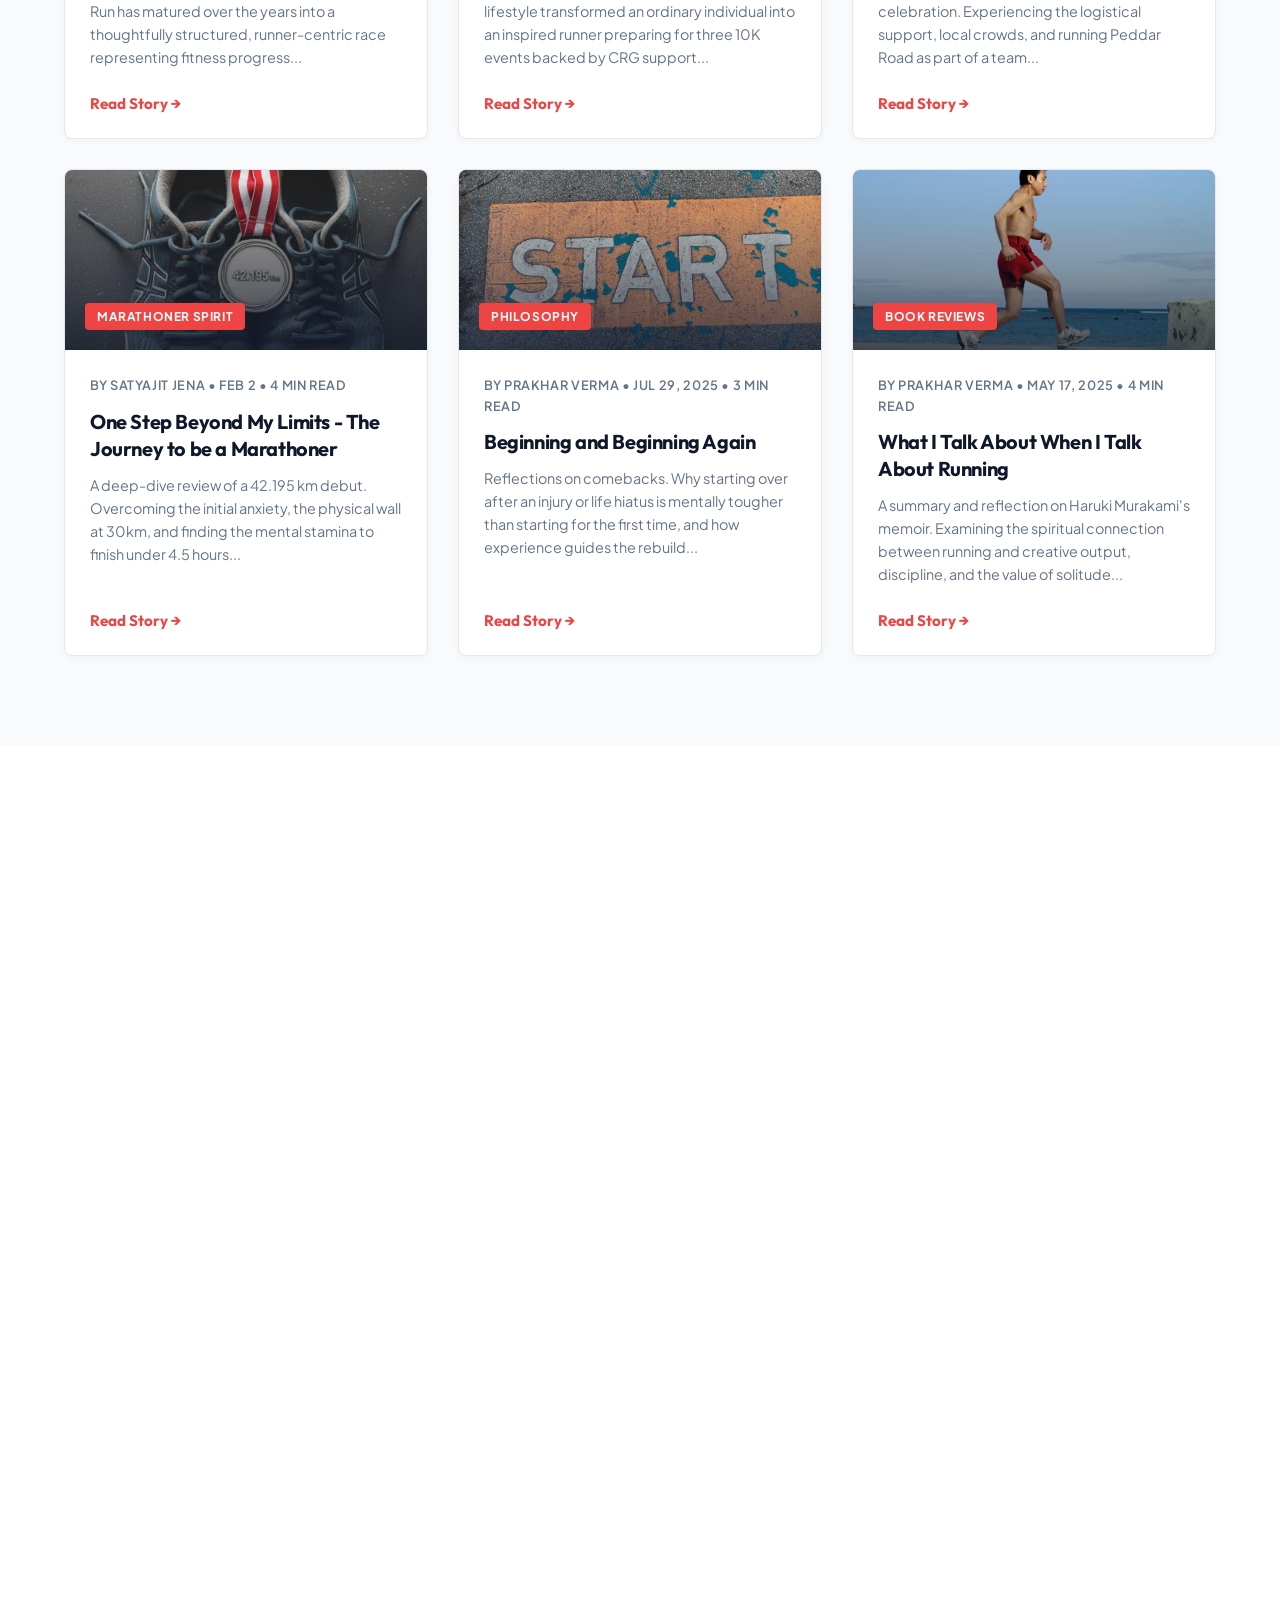
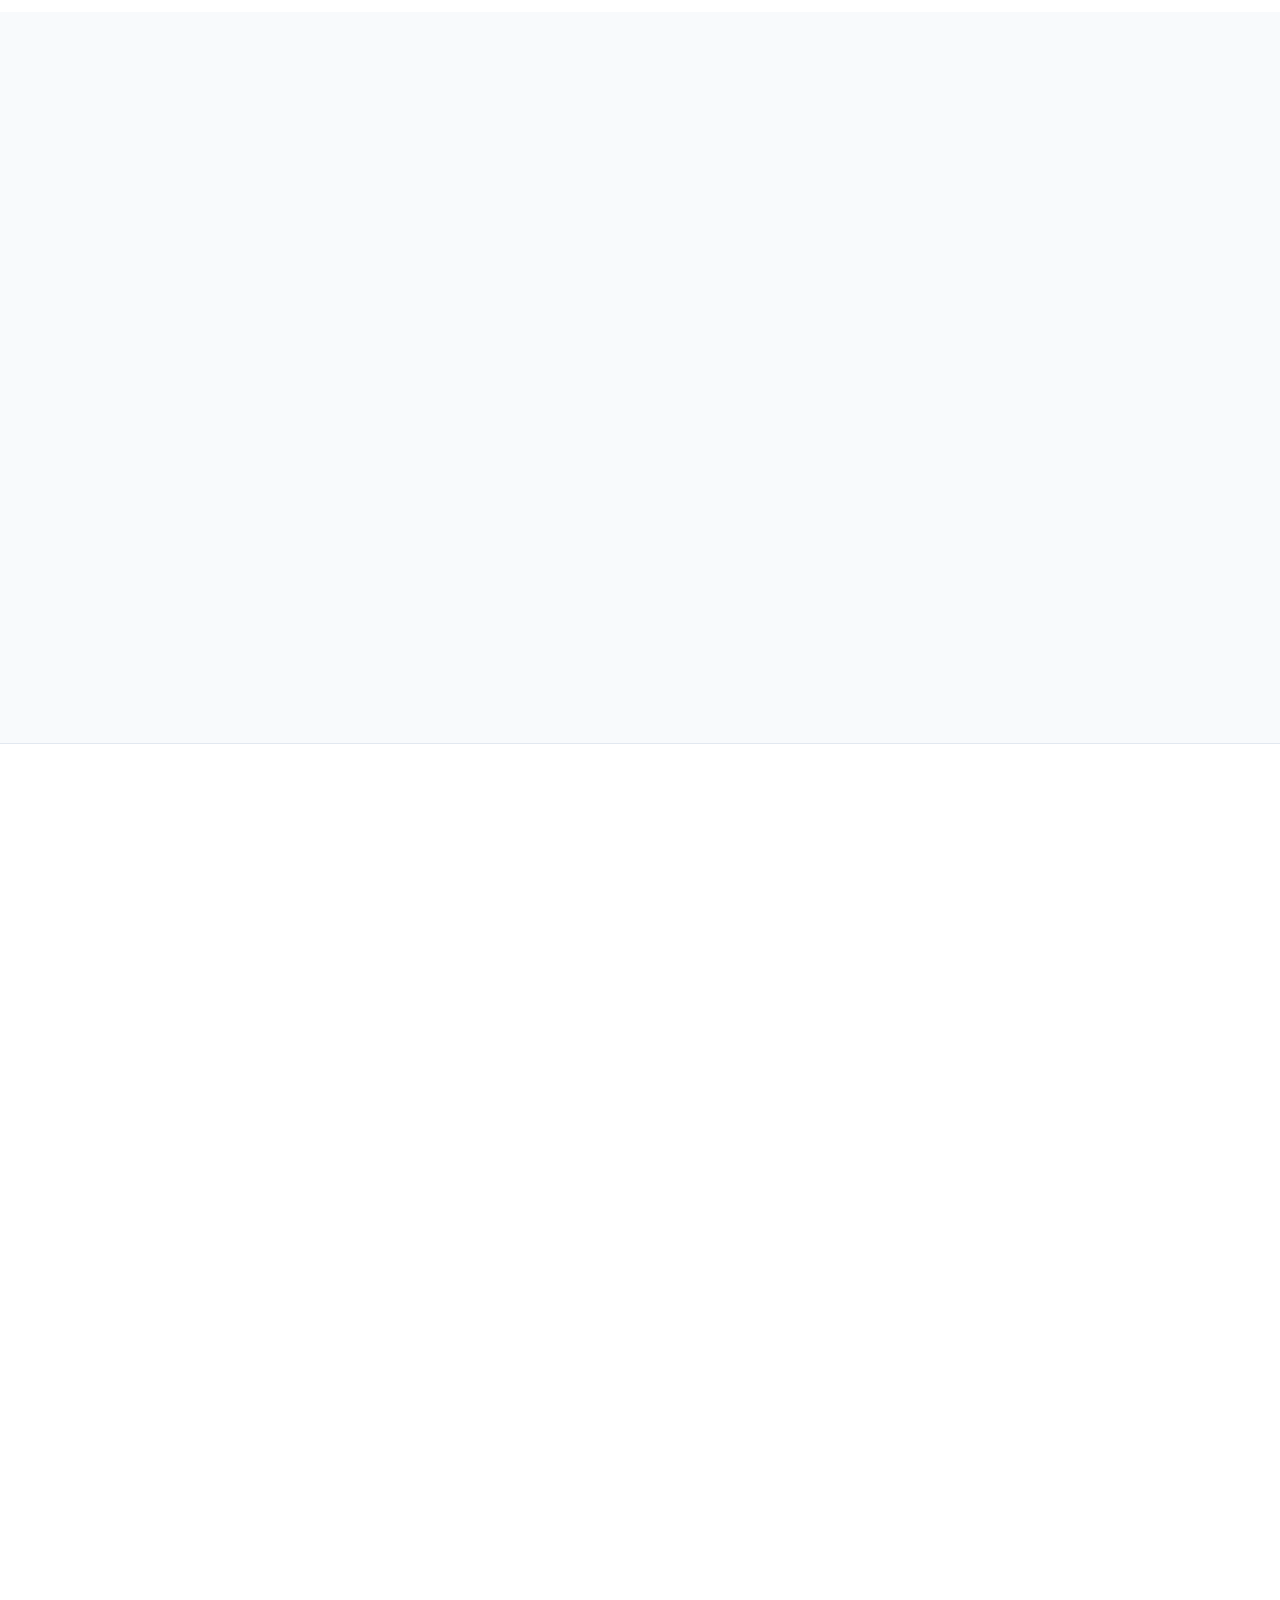
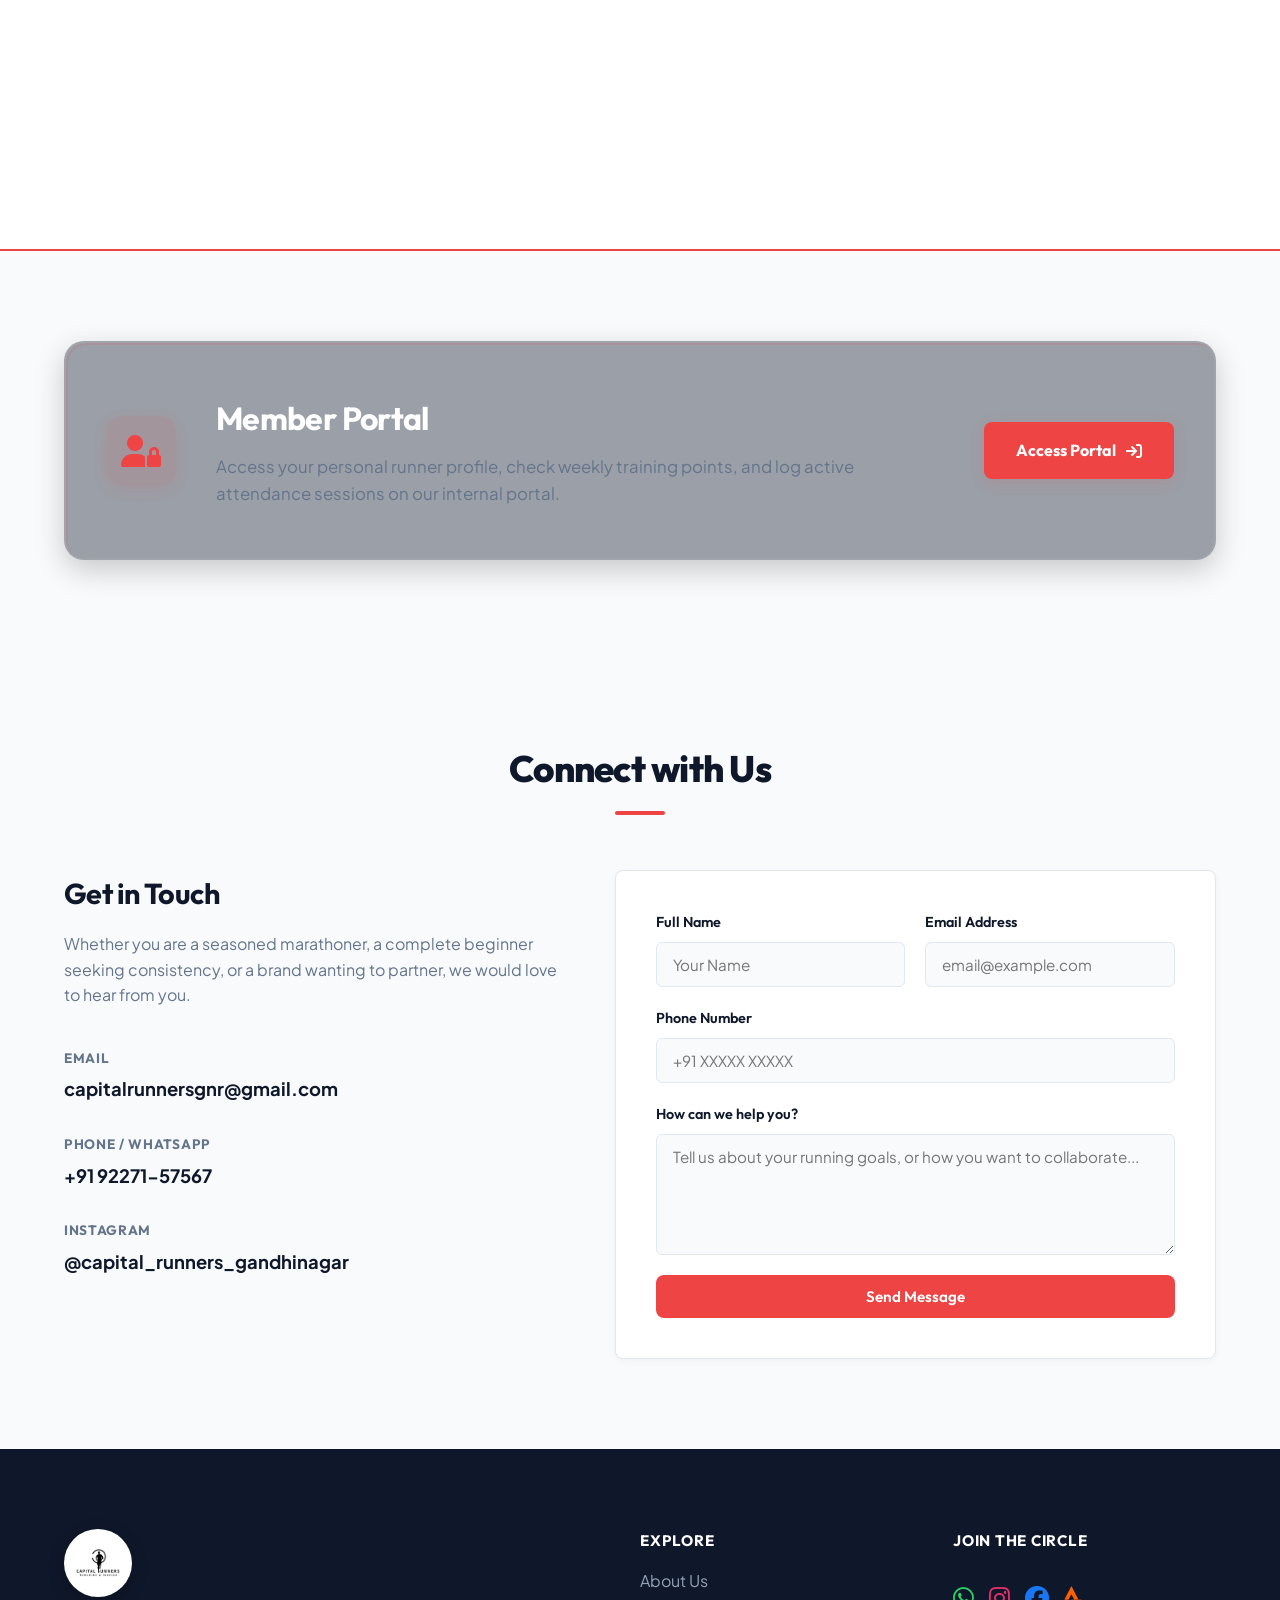
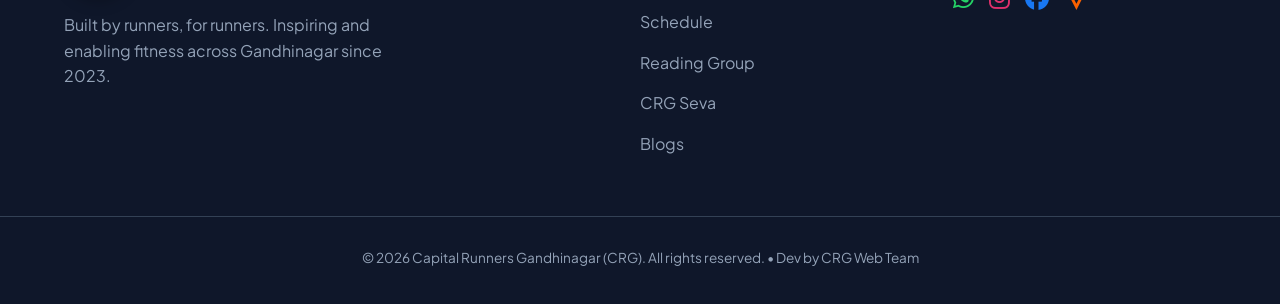
==== commit 84a71571: "Restore embedded iframe portal.html page and direct navbar/body links to it" ====
--- a/index.html
+++ b/index.html
@@ -47,7 +47,7 @@
                 <a href="#blog" class="nav-item">Blogs</a>
                 <a href="#collaborate" class="nav-item">Collaborate</a>
                 <a href="#contact" class="nav-item">Contact</a>
-                <a href="https://script.google.com/macros/s/AKfycby2CDp3DHYl35o3qw1VqxoQ1PEQQ1EA6fSVq60Le11C4uaoh3gRTHDizqiuep9TyqRe/exec" target="_blank" rel="noopener noreferrer" class="nav-item portal-nav-link"><i class="fa-solid fa-user-lock"></i> Portal</a>
+                <a href="portal.html" class="nav-item portal-nav-link"><i class="fa-solid fa-user-lock"></i> Portal</a>
             </div>
             <a href="https://wa.me/919227157567?text=Hello%20CRG!%20I%20want%20to%20join%20the%20club." target="_blank" class="btn-join btn-nav-cta">Join the Pack</a>
             <button class="mobile-menu-btn" id="mobile-menu-btn" aria-label="Toggle Navigation Menu">
@@ -69,7 +69,7 @@
         <a href="#collaborate" class="mobile-nav-item">Collaborate</a>
         <a href="#contact" class="mobile-nav-item">Contact</a>
         <a href="toastmasters.html" class="mobile-nav-item">Toastmasters</a>
-        <a href="https://script.google.com/macros/s/AKfycby2CDp3DHYl35o3qw1VqxoQ1PEQQ1EA6fSVq60Le11C4uaoh3gRTHDizqiuep9TyqRe/exec" target="_blank" rel="noopener noreferrer" class="mobile-nav-item portal-mobile-link"><i class="fa-solid fa-user-lock"></i> Member Portal</a>
+        <a href="portal.html" class="mobile-nav-item portal-mobile-link"><i class="fa-solid fa-user-lock"></i> Member Portal</a>
         <a href="https://wa.me/919227157567?text=Hello%20CRG!%20I%20want%20to%20join%20the%20club." target="_blank" class="btn-join mobile-cta">Join the Pack</a>
     </div>
 
@@ -628,7 +628,7 @@
                         <h2>Member Portal</h2>
                         <p>Access your personal runner profile, check weekly training points, and log active attendance sessions on our internal portal.</p>
                     </div>
-                    <a href="https://script.google.com/macros/s/AKfycby2CDp3DHYl35o3qw1VqxoQ1PEQQ1EA6fSVq60Le11C4uaoh3gRTHDizqiuep9TyqRe/exec" target="_blank" rel="noopener noreferrer" class="btn btn-primary portal-btn">
+                    <a href="portal.html" class="btn btn-primary portal-btn">
                         <span>Access Portal</span> <i class="fa-solid fa-arrow-right-to-bracket"></i>
                     </a>
                 </div>
